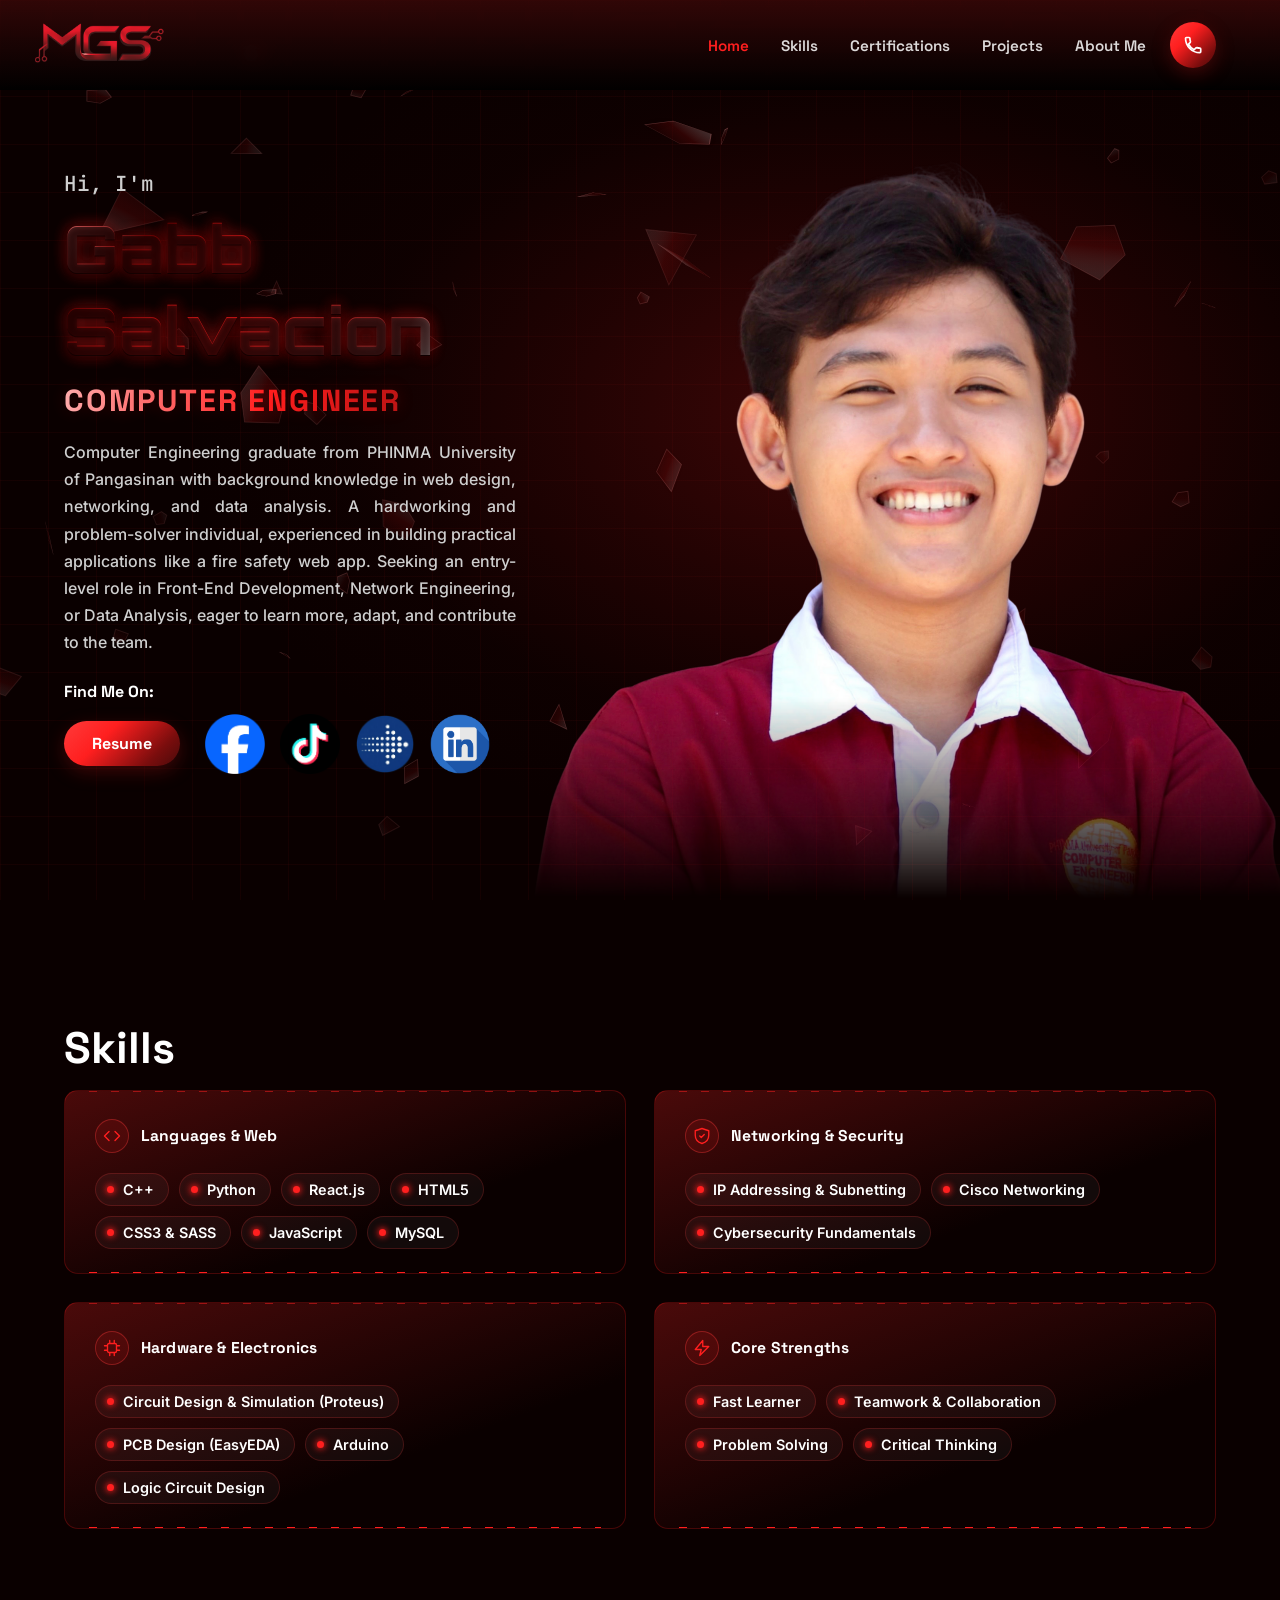
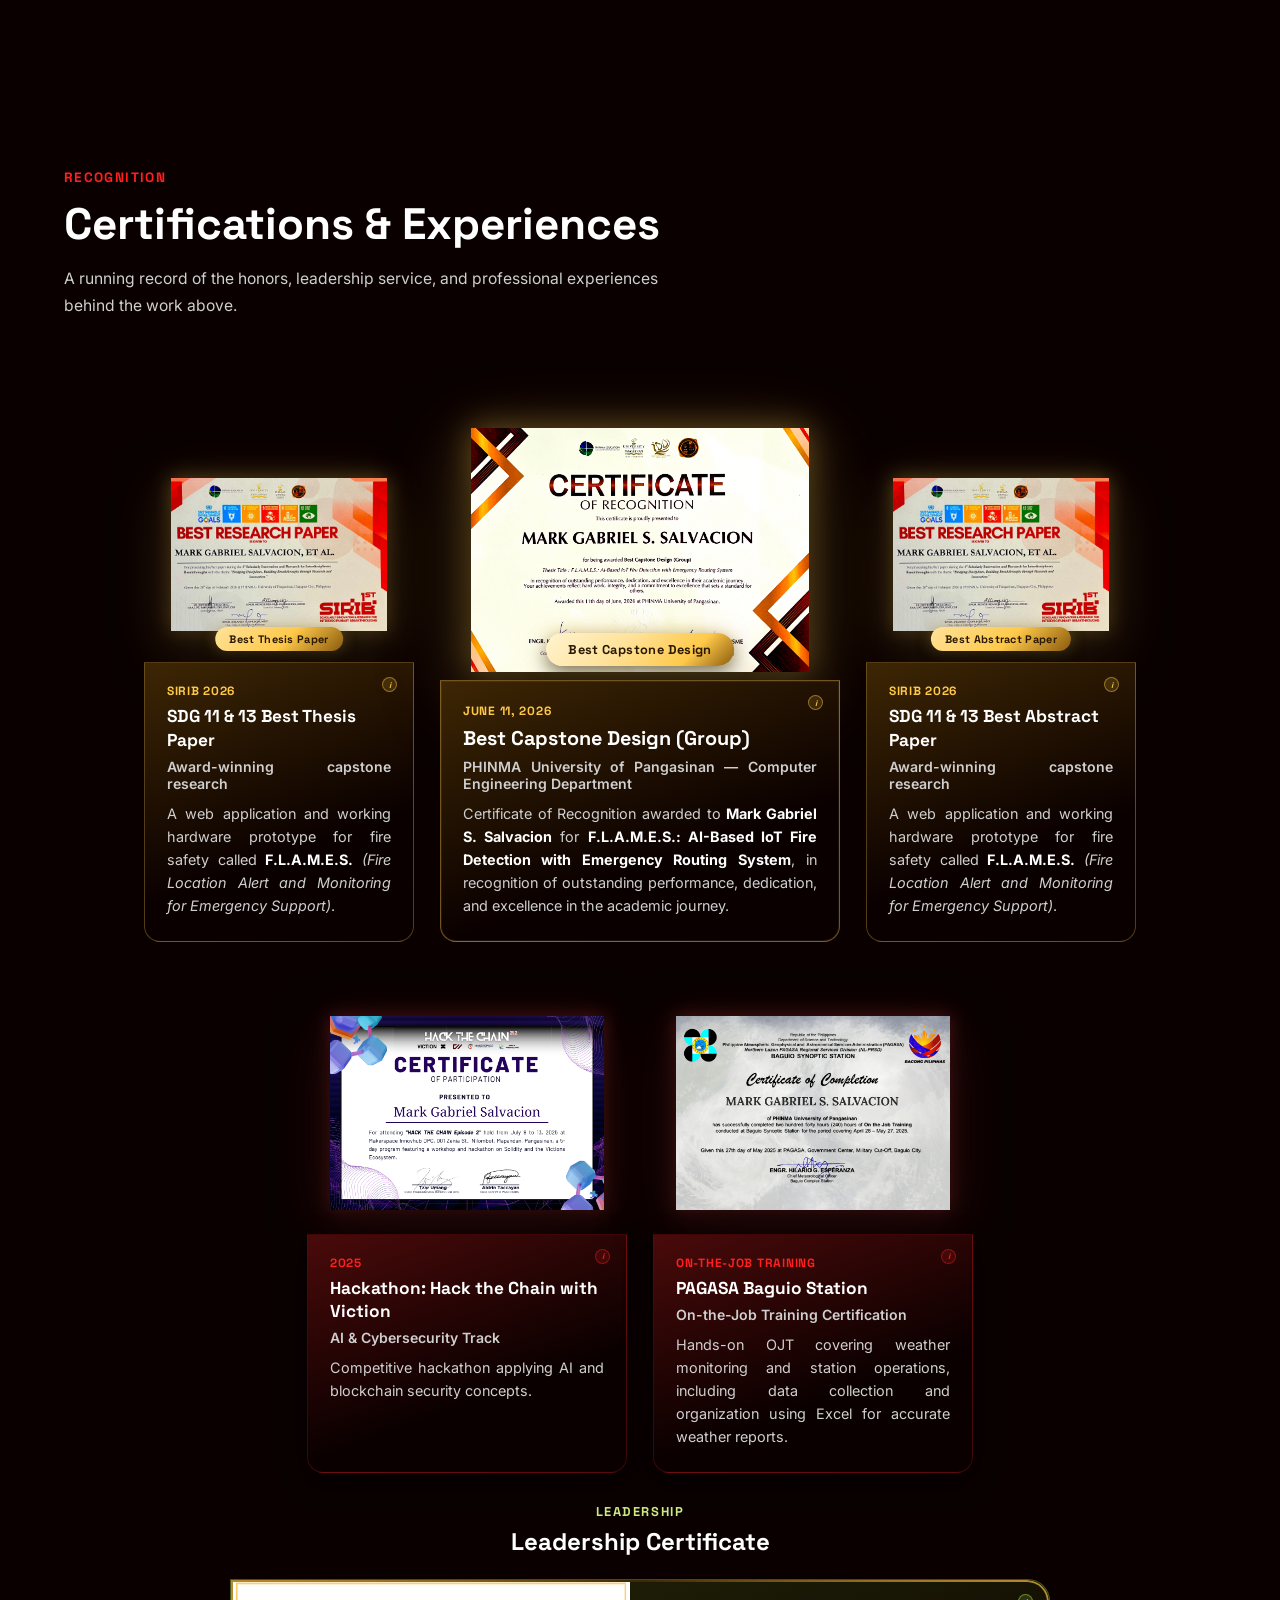
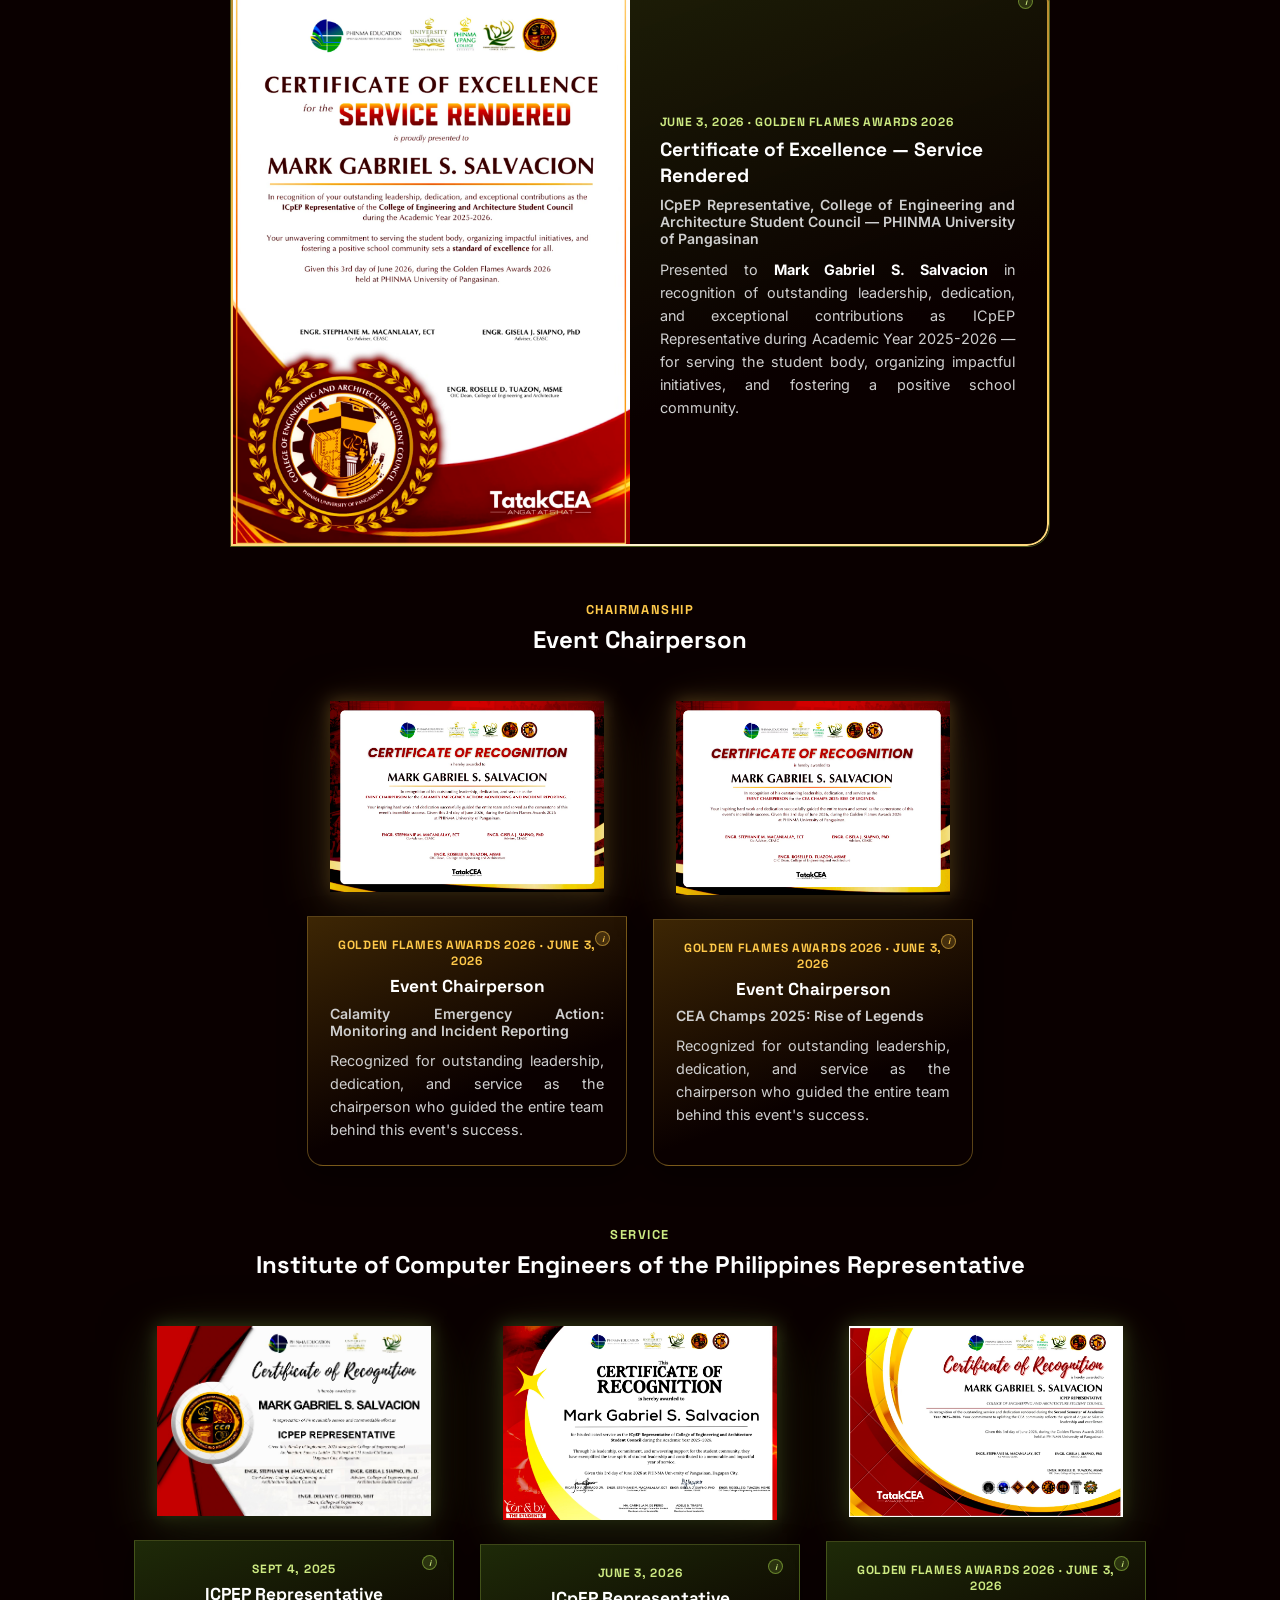
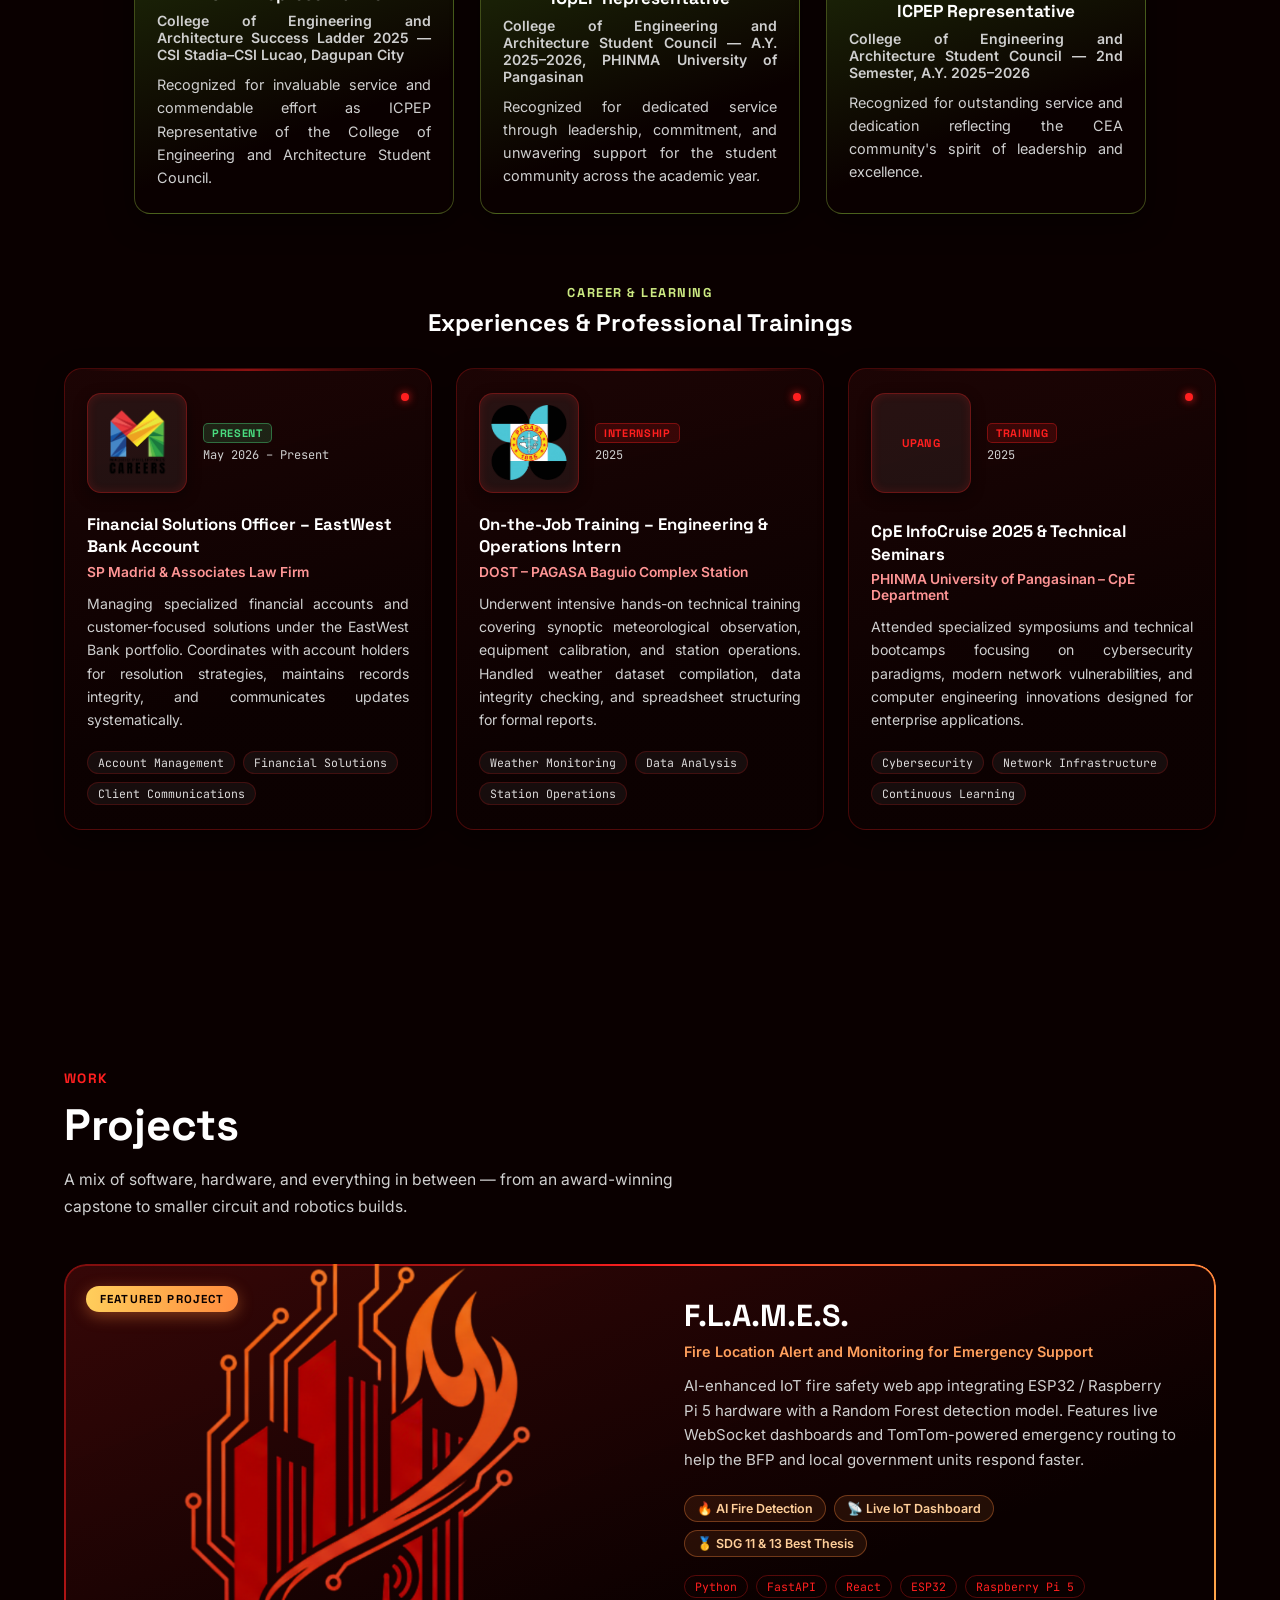
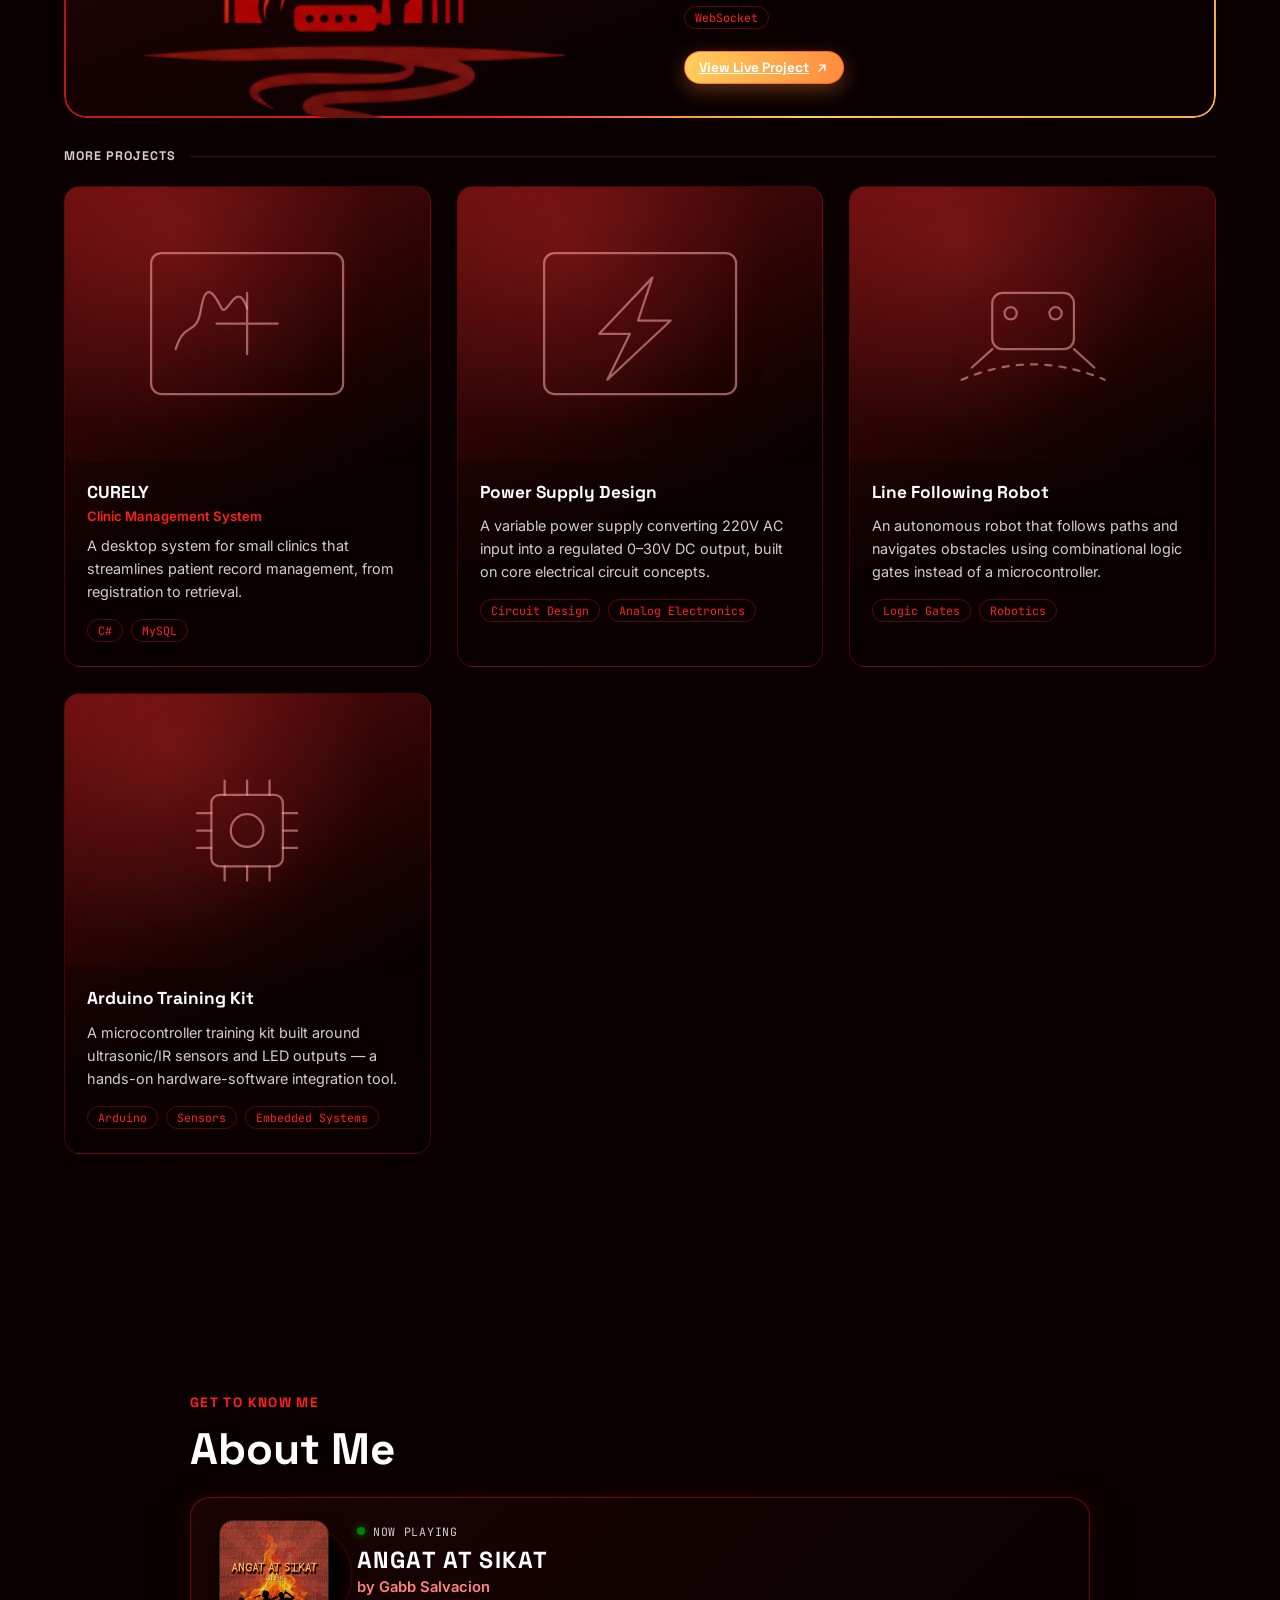
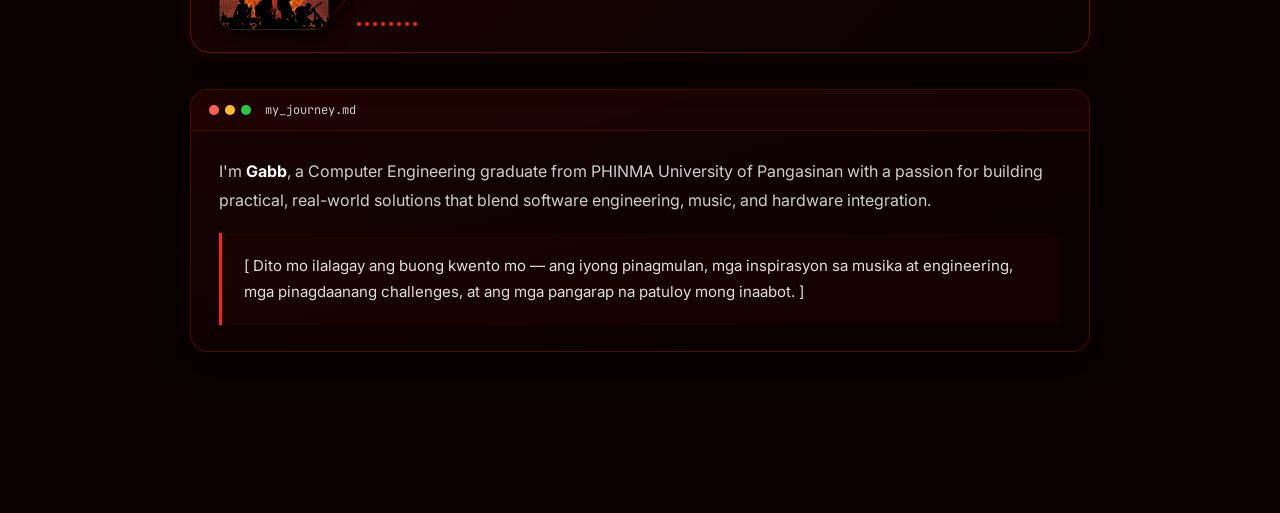
==== index.html @ 05fd47e0 "SONG SONG" ====
<!DOCTYPE html>
<html lang="en">

<head>

  <meta charset="UTF-8" />
  <meta name="viewport" content="width=device-width, initial-scale=1.0" />
  <title>Gabb Salvacion | Portfolio</title>
  <link rel="icon" type="image/png" href="images/MGSTAB.png">
  <link rel="apple-touch-icon" href="images/MGSTAB.png">
  <link rel="preconnect" href="https://fonts.googleapis.com">
  <link rel="preconnect" href="https://fonts.gstatic.com" crossorigin>
  <link href="https://fonts.googleapis.com/css2?family=Space+Grotesk:wght@500;600;700;800&family=Inter:wght@400;500;600;700&family=Orbitron:wght@600;700;800;900&family=JetBrains+Mono:wght@400;500;600&display=swap" rel="stylesheet">
  <link rel="stylesheet" href="static/front page.css" />

</head>

<body>

  <!-- ===== Animated floating broken-glass background ===== -->
  <canvas id="glass-canvas" aria-hidden="true"></canvas>

  <header class="navbar">

    <div class="MGS-logo">
      <img src="images/MGS.png" class="MGS-logo-img" alt="MGS logo">
    </div>

    <nav class="nav-links" id="navLinks">
      <a href="#home" class="active">Home</a>
      <a href="#skills">Skills</a>
      <a href="#certifications">Certifications</a>
      <a href="#projects">Projects</a>
      <a href="#aboutme">About Me</a>
    </nav>

    <div class="nav-actions">
      <button class="btn btn-primary contact-btn" id="contactBtn" aria-label="Contact">
        <svg viewBox="0 0 24 24" width="19" height="19" fill="none" stroke="currentColor" stroke-width="2" stroke-linecap="round" stroke-linejoin="round" aria-hidden="true">
          <path d="M6.6 10.8c1.4 2.8 3.8 5.1 6.6 6.6l2.2-2.2c.3-.3.7-.4 1-.2 1.1.4 2.3.6 3.6.6.6 0 1 .4 1 1V20c0 .6-.4 1-1 1C10.6 21 3 13.4 3 4c0-.6.4-1 1-1h3.2c.6 0 1 .4 1 1 0 1.3.2 2.5.6 3.6.1.4 0 .8-.2 1.1L6.6 10.8z"></path>
        </svg>
      </button>

      <button class="hamburger" id="hamburger" aria-label="Toggle menu" aria-expanded="false">
        <span></span><span></span><span></span>
      </button>
    </div>

  </header>

  <!-- ===== Main hero section ===== -->
  <main class="hero-card" id="home">

    <section class="hero-content">

      <div class="hero-text">

        <p class="greeting">Hi, I'm <span class="script" data-text="Gabb Salvacion">Gabb Salvacion</span></p>
        <h1 class="role">Computer Engineer</h1>
        <p class="description">
         Computer Engineering graduate from PHINMA University of Pangasinan with background knowledge in web design, networking, and data analysis.
         A hardworking and problem-solver individual, experienced in building practical applications like a fire safety web app.
         Seeking an entry-level role in Front-End Development, Network Engineering, or Data Analysis, eager to learn more, adapt, and contribute to the team.
        </p>

        <p class="find-me">Find Me On:</p>

        <div class="cta-row">

          <button class="btn btn-primary" id="resumeBtn">Resume</button>

          <div class="social-icons">
            <a href="https://www.facebook.com/gabb.salvacion.15" target="_blank" aria-label="Facebook">
              <img src="images/facebook.png" alt="Facebook" />
            </a>

            <a href="https://www.tiktok.com/@emzzi15" target="_blank" aria-label="Tiktok"> 
              <img src="images/tiktok.png" alt="Tiktok" />
            </a>

            <a href="https://ph.jobstreet.com/profile/me" target="_blank" aria-label="JobStreet">
               <img src="images/jobstreet.png" alt="JobStreet" />
            </a>

            <a href="https://www.linkedin.com/in/gabb-salvacion-a70097360/" target="_blank" aria-label="Linkedin">
               <img src="images/linkedin.png" alt="Linkedin" />
            </a>
          </div>

        </div>

      </div>

      <div class="profile-img-wrap">
       <img src="images/Gabb.png" class="profile-img" alt="Gabb Salvacion">
       <img src="images/Gabbgrad.png" class="profile-img profile-img-alt" alt="Gabb Salvacion alternate">
      </div>
        
    </section>

  </main>

  <!-- ===== Skills section ===== -->
  <section id="skills" class="skills-section">

    <div class="skills-inner">

      <h2 class="skills-title">Skills</h2>

      <div class="skills-grid">

        <article class="skill-card">
          <header class="skill-card-head">
            <span class="skill-card-icon" aria-hidden="true">
              <svg viewBox="0 0 24 24" fill="none" stroke="currentColor" stroke-width="1.8" stroke-linecap="round" stroke-linejoin="round"><polyline points="16 18 22 12 16 6"/><polyline points="8 6 2 12 8 18"/></svg>
            </span>
            <span class="skill-card-label">Languages &amp; Web</span>
          </header>
          <ul class="skill-list">
            <li><span class="skill-led"></span>C++</li>
            <li><span class="skill-led"></span>Python</li>
            <li><span class="skill-led"></span>React.js</li>
            <li><span class="skill-led"></span>HTML5</li>
            <li><span class="skill-led"></span>CSS3 &amp; SASS</li>
            <li><span class="skill-led"></span>JavaScript</li>
            <li><span class="skill-led"></span>MySQL</li>
          </ul>
        </article>

        <article class="skill-card">
          <header class="skill-card-head">
            <span class="skill-card-icon" aria-hidden="true">
              <svg viewBox="0 0 24 24" fill="none" stroke="currentColor" stroke-width="1.8" stroke-linecap="round" stroke-linejoin="round"><path d="M12 2 3 5v6c0 5 3.5 9.4 9 11 5.5-1.6 9-6 9-11V5Z"/><polyline points="9 12 11 14 15 10"/></svg>
            </span>
            <span class="skill-card-label">Networking &amp; Security</span>
          </header>
          <ul class="skill-list">
            <li><span class="skill-led"></span>IP Addressing &amp; Subnetting</li>
            <li><span class="skill-led"></span>Cisco Networking</li>
            <li><span class="skill-led"></span>Cybersecurity Fundamentals</li>
          </ul>
        </article>

        <article class="skill-card">
          <header class="skill-card-head">
            <span class="skill-card-icon" aria-hidden="true">
              <svg viewBox="0 0 24 24" fill="none" stroke="currentColor" stroke-width="1.8" stroke-linecap="round" stroke-linejoin="round"><rect x="6" y="6" width="12" height="12" rx="2"/><path d="M9 2v3M15 2v3M9 19v3M15 19v3M2 9h3M2 15h3M19 9h3M19 15h3"/></svg>
            </span>
            <span class="skill-card-label">Hardware &amp; Electronics</span>
          </header>
          <ul class="skill-list">
            <li><span class="skill-led"></span>Circuit Design &amp; Simulation (Proteus)</li>
            <li><span class="skill-led"></span>PCB Design (EasyEDA)</li>
            <li><span class="skill-led"></span>Arduino</li>
            <li><span class="skill-led"></span>Logic Circuit Design</li>
          </ul>
        </article>

        <article class="skill-card">
          <header class="skill-card-head">
            <span class="skill-card-icon" aria-hidden="true">
              <svg viewBox="0 0 24 24" fill="none" stroke="currentColor" stroke-width="1.8" stroke-linecap="round" stroke-linejoin="round"><polygon points="13 2 3 14 11 14 9 22 21 10 13 10 13 2"/></svg>
            </span>
            <span class="skill-card-label">Core Strengths</span>
          </header>
          <ul class="skill-list">
            <li><span class="skill-led"></span>Fast Learner</li>
            <li><span class="skill-led"></span>Teamwork &amp; Collaboration</li>
            <li><span class="skill-led"></span>Problem Solving</li>
            <li><span class="skill-led"></span>Critical Thinking</li>
          </ul>
        </article>

      </div>

    </div>

  </section>

  <!-- ===== Certifications & Experiences section ===== -->
  <section id="certifications" class="certs-section">

    <div class="certs-inner">

      <p class="certs-eyebrow">Recognition</p>
      <h2 class="certs-title">Certifications &amp; Experiences</h2>
      <p class="certs-subtitle">
        A running record of the honors, leadership service, and professional experiences behind the work above.
      </p>

      <div class="certs-award-podium">

        <article class="cert-card cert-card--award cert-card--podium-side">
          <div class="cert-card-media cert-card-media--award">
            <span class="cert-card-award-ribbon">Best Thesis Paper</span>
            <img src="images/sdgpaper.png" alt="SDG 11 & 13 Best Thesis Paper award certificate" class="cert-card-photo cert-card-photo--award">
          </div>
          <div class="cert-card-body">
            <button type="button" class="cert-info-btn" aria-label="View Best Thesis Paper certificate">i</button>
            <p class="cert-card-year">SIRIB 2026</p>
            <h3 class="cert-card-title">SDG 11 &amp; 13 Best Thesis Paper</h3>
            <p class="cert-card-org">Award-winning capstone research</p>
            <p class="cert-card-desc">
              A web application and working hardware prototype for fire safety called
              <strong>F.L.A.M.E.S.</strong> <em>(Fire Location Alert and Monitoring for Emergency Support)</em>.
            </p>
          </div>
        </article>

        <article class="cert-card cert-card--award cert-card--capstone cert-card--capstone-solo">
          <div class="cert-card-media cert-card-media--award cert-card-media--capstone">
            <span class="cert-card-award-ribbon cert-card-award-ribbon--capstone">Best Capstone Design</span>
            <img src="images/bestcapstone1.png" alt="Certificate of Recognition for Best Capstone Design (Group)" class="cert-card-photo cert-card-photo--award cert-card-photo--capstone">
          </div>
          <div class="cert-card-body">
            <button type="button" class="cert-info-btn" aria-label="View Best Capstone Design certificate">i</button>
            <p class="cert-card-year">June 11, 2026</p>
            <h3 class="cert-card-title">Best Capstone Design (Group)</h3>
            <p class="cert-card-org">PHINMA University of Pangasinan — Computer Engineering Department</p>
            <p class="cert-card-desc">
              Certificate of Recognition awarded to <strong>Mark Gabriel S. Salvacion</strong> for
              <strong>F.L.A.M.E.S.: AI-Based IoT Fire Detection with Emergency Routing System</strong>,
              in recognition of outstanding performance, dedication, and excellence in the academic journey.
            </p>
          </div>
        </article>

        <article class="cert-card cert-card--award cert-card--podium-side">
          <div class="cert-card-media cert-card-media--award">
            <span class="cert-card-award-ribbon">Best Abstract Paper</span>
            <img src="images/sdgabstract.png" alt="SDG 11 & 13 Best Abstract Paper award certificate" class="cert-card-photo cert-card-photo--award">
          </div>
          <div class="cert-card-body">
            <button type="button" class="cert-info-btn" aria-label="View Best Abstract Paper certificate">i</button>
            <p class="cert-card-year">SIRIB 2026</p>
            <h3 class="cert-card-title">SDG 11 &amp; 13 Best Abstract Paper</h3>
            <p class="cert-card-org">Award-winning capstone research</p>
            <p class="cert-card-desc">
              A web application and working hardware prototype for fire safety called
              <strong>F.L.A.M.E.S.</strong> <em>(Fire Location Alert and Monitoring for Emergency Support)</em>.
            </p>
          </div>
        </article>

      </div>

      <div class="certs-award-pair">

        <article class="cert-card cert-card--photo">
          <div class="cert-card-media cert-card-media--photo">
            <img src="images/viction.png" alt="Hack the Chain with Viction hackathon certificate" class="cert-card-photo">
          </div>
          <div class="cert-card-body">
            <button type="button" class="cert-info-btn" aria-label="View Hack the Chain with Viction certificate">i</button>
            <p class="cert-card-year">2025</p>
            <h3 class="cert-card-title">Hackathon: Hack the Chain with Viction</h3>
            <p class="cert-card-org">AI &amp; Cybersecurity Track</p>
            <p class="cert-card-desc">Competitive hackathon applying AI and blockchain security concepts.</p>
          </div>
        </article>

        <article class="cert-card cert-card--photo">
          <div class="cert-card-media cert-card-media--photo">
            <img src="images/OJTcert.png" alt="PAGASA Baguio Station on-the-job training certificate" class="cert-card-photo">
          </div>
          <div class="cert-card-body">
            <button type="button" class="cert-info-btn" aria-label="View PAGASA Baguio Station certificate">i</button>
            <p class="cert-card-year">On-the-Job Training</p>
            <h3 class="cert-card-title">PAGASA Baguio Station</h3>
            <p class="cert-card-org">On-the-Job Training Certification</p>
            <p class="cert-card-desc">Hands-on OJT covering weather monitoring and station operations, including data collection and organization using Excel for accurate weather reports.</p>
          </div>
        </article>

      </div>

      <!-- ===== Leadership Certificate (Original Highlighted Style) ===== -->
      <div class="certs-leadership">
        <p class="certs-leadership-eyebrow">Leadership</p>
        <h3 class="certs-leadership-heading">Leadership Certificate</h3>

        <article class="cert-card cert-card--leadership">
          <div class="cert-card-media cert-card-media--leadership">
            <img src="images/servicerendered.png" alt="Certificate of Excellence for Service Rendered, presented to Mark Gabriel S. Salvacion" class="cert-card-photo cert-card-photo--leadership">
          </div>
          <div class="cert-card-body">
            <button type="button" class="cert-info-btn" aria-label="View Leadership Certificate of Excellence">i</button>
            <p class="cert-card-year">June 3, 2026 &middot; Golden Flames Awards 2026</p>
            <h3 class="cert-card-title">Certificate of Excellence — Service Rendered</h3>
            <p class="cert-card-org">ICpEP Representative, College of Engineering and Architecture Student Council — PHINMA University of Pangasinan</p>
            <p class="cert-card-desc">
              Presented to <strong>Mark Gabriel S. Salvacion</strong> in recognition of outstanding
              leadership, dedication, and exceptional contributions as ICpEP Representative during
              Academic Year 2025-2026 — for serving the student body, organizing impactful initiatives,
              and fostering a positive school community.
            </p>
          </div>
        </article>
      </div>

      <!-- ===== Chairmanship Certificates (Exact OJT/Hackathon Pattern) ===== -->
      <div class="certs-leadership certs-leadership--chairmanship">
        <p class="certs-leadership-eyebrow certs-leadership-eyebrow--gold">Chairmanship</p>
        <h3 class="certs-leadership-heading">Event Chairperson</h3>

        <div class="certs-honor-row">

          <article class="cert-card cert-card--photo cert-card--honor-gold">
            <div class="cert-card-media cert-card-media--photo">
              <img src="images/chairmanshipcert1.png" alt="Certificate of Recognition — Event Chairperson, Calamity Emergency Action: Monitoring and Incident Reporting" class="cert-card-photo">
            </div>
            <div class="cert-card-body">
              <button type="button" class="cert-info-btn" aria-label="View Event Chairperson certificate — Calamity Emergency Action">i</button>
              <p class="cert-card-year">Golden Flames Awards 2026 &middot; June 3, 2026</p>
              <h3 class="cert-card-title">Event Chairperson</h3>
              <p class="cert-card-org">Calamity Emergency Action: Monitoring and Incident Reporting</p>
              <p class="cert-card-desc">
                Recognized for outstanding leadership, dedication, and service as the chairperson who
                guided the entire team behind this event's success.
              </p>
            </div>
          </article>

          <article class="cert-card cert-card--photo cert-card--honor-gold">
            <div class="cert-card-media cert-card-media--photo">
              <img src="images/chairmanshipcert2.png" alt="Certificate of Recognition — Event Chairperson, CEA Champs 2025: Rise of Legends" class="cert-card-photo">
            </div>
            <div class="cert-card-body">
              <button type="button" class="cert-info-btn" aria-label="View Event Chairperson certificate — CEA Champs 2025">i</button>
              <p class="cert-card-year">Golden Flames Awards 2026 &middot; June 3, 2026</p>
              <h3 class="cert-card-title">Event Chairperson</h3>
              <p class="cert-card-org">CEA Champs 2025: Rise of Legends</p>
              <p class="cert-card-desc">
                Recognized for outstanding leadership, dedication, and service as the chairperson who
                guided the entire team behind this event's success.
              </p>
            </div>
          </article>

        </div>
      </div>

      <!-- ===== ICPEP Representative Certificates (Exact OJT/Hackathon Pattern) ===== -->
      <div class="certs-leadership certs-leadership--chairmanship">
        <p class="certs-leadership-eyebrow">Service</p>
        <h3 class="certs-leadership-heading">Institute of Computer Engineers of the Philippines Representative</h3>

        <div class="certs-honor-row">

          <article class="cert-card cert-card--photo cert-card--honor-violet">
            <div class="cert-card-media cert-card-media--photo">
              <img src="images/cert2.png" alt="Certificate of Recognition — ICPEP Representative, College of Engineering and Architecture Success Ladder 2025" class="cert-card-photo">
            </div>
            <div class="cert-card-body">
              <button type="button" class="cert-info-btn" aria-label="View ICPEP Representative certificate — CEA Success Ladder 2025">i</button>
              <p class="cert-card-year">Sept 4, 2025</p>
              <h3 class="cert-card-title">ICPEP Representative</h3>
              <p class="cert-card-org">College of Engineering and Architecture Success Ladder 2025 — CSI Stadia&ndash;CSI Lucao, Dagupan City</p>
              <p class="cert-card-desc">
                Recognized for invaluable service and commendable effort as ICPEP Representative
                of the College of Engineering and Architecture Student Council.
              </p>
            </div>
          </article>

          <article class="cert-card cert-card--photo cert-card--honor-violet">
            <div class="cert-card-media cert-card-media--photo">
              <img src="images/cert3.png" alt="Certificate of Recognition — ICpEP Representative, CEASC, Academic Year 2025-2026" class="cert-card-photo">
            </div>
            <div class="cert-card-body">
              <button type="button" class="cert-info-btn" aria-label="View ICpEP Representative certificate — A.Y. 2025-2026">i</button>
              <p class="cert-card-year">June 3, 2026</p>
              <h3 class="cert-card-title">ICpEP Representative</h3>
              <p class="cert-card-org">College of Engineering and Architecture Student Council — A.Y. 2025&ndash;2026, PHINMA University of Pangasinan</p>
              <p class="cert-card-desc">
                Recognized for dedicated service through leadership, commitment, and unwavering
                support for the student community across the academic year.
              </p>
            </div>
          </article>

          <article class="cert-card cert-card--photo cert-card--honor-violet">
            <div class="cert-card-media cert-card-media--photo">
              <img src="images/cert4.png" alt="Certificate of Recognition — ICPEP Representative, CEASC, Golden Flames Awards 2026" class="cert-card-photo">
            </div>
            <div class="cert-card-body">
              <button type="button" class="cert-info-btn" aria-label="View ICPEP Representative certificate — Golden Flames Awards 2026">i</button>
              <p class="cert-card-year">Golden Flames Awards 2026 &middot; June 3, 2026</p>
              <h3 class="cert-card-title">ICPEP Representative</h3>
              <p class="cert-card-org">College of Engineering and Architecture Student Council — 2nd Semester, A.Y. 2025&ndash;2026</p>
              <p class="cert-card-desc">
                Recognized for outstanding service and dedication reflecting the CEA community's
                spirit of leadership and excellence.
              </p>
            </div>
          </article>

        </div>
      </div>

      <!-- ===== Experiences & Trainings Sub-Section ===== -->
      <div class="experiences-section-block">
        <p class="certs-leadership-eyebrow">Career &amp; Learning</p>
        <h3 class="certs-leadership-heading">Experiences &amp; Professional Trainings</h3>

        <div class="experiences-grid">

          <!-- Container 1: SP Madrid Law Firm -->
          <article class="exp-card">
            <div class="exp-card-header">
              <div class="exp-card-entity">
                <div class="exp-card-logo-wrap">
                  <img src="images/MADRID-Photoroom.png" alt="SP Madrid Law Firm Logo" class="exp-card-logo" onerror="this.style.display='none'; this.nextElementSibling.style.display='flex';">
                  <span class="exp-card-logo-fallback" aria-hidden="true">SPM</span>
                </div>
                <div class="exp-card-tag-wrap">
                  <span class="exp-card-badge exp-badge-active">Present</span>
                  <span class="exp-card-period">May 2026 &ndash; Present</span>
                </div>
              </div>
              <span class="exp-card-dot" aria-hidden="true"></span>
            </div>
            
            <div class="exp-card-body">
              <h4 class="exp-card-role">Financial Solutions Officer &ndash; EastWest Bank Account</h4>
              <p class="exp-card-company">SP Madrid &amp; Associates Law Firm</p>
              
              <p class="exp-card-desc">
                Managing specialized financial accounts and customer-focused solutions under the EastWest Bank portfolio. Coordinates with account holders for resolution strategies, maintains records integrity, and communicates updates systematically.
              </p>

              <div class="exp-card-highlights">
                <span>Account Management</span>
                <span>Financial Solutions</span>
                <span>Client Communications</span>
              </div>
            </div>
          </article>

          <!-- Container 2: DOST PAGASA OJT -->
          <article class="exp-card">
            <div class="exp-card-header">
              <div class="exp-card-entity">
                <div class="exp-card-logo-wrap">
                  <img src="images/PAGASA.png" alt="DOST PAGASA Logo" class="exp-card-logo" onerror="this.style.display='none'; this.nextElementSibling.style.display='flex';">
                  <span class="exp-card-logo-fallback" aria-hidden="true">PAG</span>
                </div>
                <div class="exp-card-tag-wrap">
                  <span class="exp-card-badge">Internship</span>
                  <span class="exp-card-period">2025</span>
                </div>
              </div>
              <span class="exp-card-dot" aria-hidden="true"></span>
            </div>

            <div class="exp-card-body">
              <h4 class="exp-card-role">On-the-Job Training &ndash; Engineering &amp; Operations Intern</h4>
              <p class="exp-card-company">DOST &ndash; PAGASA Baguio Complex Station</p>
              
              <p class="exp-card-desc">
                Underwent intensive hands-on technical training covering synoptic meteorological observation, equipment calibration, and station operations. Handled weather dataset compilation, data integrity checking, and spreadsheet structuring for formal reports.
              </p>

              <div class="exp-card-highlights">
                <span>Weather Monitoring</span>
                <span>Data Analysis</span>
                <span>Station Operations</span>
              </div>
            </div>
          </article>

          <!-- Container 3: PHINMA University of Pangasinan Seminars -->
          <article class="exp-card">
            <div class="exp-card-header">
              <div class="exp-card-entity">
                <div class="exp-card-logo-wrap">
                  <img src="images/phinmaupang.jpg" alt="PHINMA University of Pangasinan Logo" class="exp-card-logo" onerror="this.style.display='none'; this.nextElementSibling.style.display='flex';">
                  <span class="exp-card-logo-fallback" aria-hidden="true">UPANG</span>
                </div>
                <div class="exp-card-tag-wrap">
                  <span class="exp-card-badge">Training</span>
                  <span class="exp-card-period">2025</span>
                </div>
              </div>
              <span class="exp-card-dot" aria-hidden="true"></span>
            </div>

            <div class="exp-card-body">
              <h4 class="exp-card-role">CpE InfoCruise 2025 &amp; Technical Seminars</h4>
              <p class="exp-card-company">PHINMA University of Pangasinan &ndash; CpE Department</p>
              
              <p class="exp-card-desc">
                Attended specialized symposiums and technical bootcamps focusing on cybersecurity paradigms, modern network vulnerabilities, and computer engineering innovations designed for enterprise applications.
              </p>

              <div class="exp-card-highlights">
                <span>Cybersecurity</span>
                <span>Network Infrastructure</span>
                <span>Continuous Learning</span>
              </div>
            </div>
          </article>

        </div>
      </div>

    </div>

  </section>

  <!-- ===== Projects section ===== -->
  <section id="projects" class="projects-section">

    <div class="projects-inner">

      <p class="projects-eyebrow">Work</p>
      <h2 class="projects-title">Projects</h2>
      <p class="projects-subtitle">
        A mix of software, hardware, and everything in between — from an award-winning capstone to smaller circuit and robotics builds.
      </p>

      <article class="project-spotlight">
        <span class="project-spotlight-tag">Featured Project</span>

        <div class="project-spotlight-media">
          <img src="images/FLAMES.png" alt="F.L.A.M.E.S. — Fire Location Alert and Monitoring for Emergency Support" class="project-spotlight-img">
        </div>

        <div class="project-spotlight-body">
          <h3 class="project-spotlight-title">F.L.A.M.E.S.</h3>
          <p class="project-spotlight-subtitle">Fire Location Alert and Monitoring for Emergency Support</p>
          <p class="project-spotlight-desc">
            AI-enhanced IoT fire safety web app integrating ESP32 / Raspberry Pi 5 hardware with a Random Forest detection model. Features live WebSocket dashboards and TomTom-powered emergency routing to help the BFP and local government units respond faster.
          </p>

          <div class="project-spotlight-stats">
            <span>🔥 AI Fire Detection</span>
            <span>📡 Live IoT Dashboard</span>
            <span>🥇 SDG 11 &amp; 13 Best Thesis</span>
          </div>

          <div class="project-card-tags">
            <span>Python</span>
            <span>FastAPI</span>
            <span>React</span>
            <span>ESP32</span>
            <span>Raspberry Pi 5</span>
            <span>WebSocket</span>
          </div>

          <a href="https://f1ames.vercel.app" target="_blank" rel="noopener" class="project-card-link project-spotlight-link">
            View Live Project
            <svg viewBox="0 0 24 24" width="14" height="14" fill="none" stroke="currentColor" stroke-width="2.4" stroke-linecap="round" stroke-linejoin="round" aria-hidden="true"><path d="M7 17 17 7M8 7h9v9"></path></svg>
          </a>
        </div>
      </article>

      <p class="projects-more-label">More Projects</p>

      <div class="projects-grid">

        <article class="project-card">
          <div class="project-card-media">
            <svg viewBox="0 0 200 150" class="project-placeholder" aria-hidden="true">
              <rect x="6" y="6" width="188" height="138" rx="10"></rect>
              <path d="M100 45v60M70 75h60"></path>
              <path d="M30 100c10-30 20-10 25-40s15-10 20 0 15-30 25 0"></path>
            </svg>
          </div>
          <div class="project-card-body">
            <h3 class="project-card-title">CURELY</h3>
            <p class="project-card-subtitle">Clinic Management System</p>
            <p class="project-card-desc">
              A desktop system for small clinics that streamlines patient record management, from registration to retrieval.
            </p>
            <div class="project-card-tags">
              <span>C#</span>
              <span>MySQL</span>
            </div>
          </div>
        </article>

        <article class="project-card">
          <div class="project-card-media">
            <svg viewBox="0 0 200 150" class="project-placeholder" aria-hidden="true">
              <rect x="6" y="6" width="188" height="138" rx="10"></rect>
              <path d="M112 30 60 85h30l-22 45 62-58h-32z"></path>
            </svg>
          </div>
          <div class="project-card-body">
            <h3 class="project-card-title">Power Supply Design</h3>
            <p class="project-card-desc">
              A variable power supply converting 220V AC input into a regulated 0–30V DC output, built on core electrical circuit concepts.
            </p>
            <div class="project-card-tags">
              <span>Circuit Design</span>
              <span>Analog Electronics</span>
            </div>
          </div>
        </article>

        <article class="project-card">
          <div class="project-card-media">
            <svg viewBox="0 0 200 150" class="project-placeholder" aria-hidden="true">
              <rect x="60" y="45" width="80" height="55" rx="10"></rect>
              <circle cx="78" cy="65" r="6"></circle>
              <circle cx="122" cy="65" r="6"></circle>
              <path d="M60 100 40 118M140 100l20 18"></path>
              <path d="M30 130q70-30 140 0" stroke-dasharray="6 8"></path>
            </svg>
          </div>
          <div class="project-card-body">
            <h3 class="project-card-title">Line Following Robot</h3>
            <p class="project-card-desc">
              An autonomous robot that follows paths and navigates obstacles using combinational logic gates instead of a microcontroller.
            </p>
            <div class="project-card-tags">
              <span>Logic Gates</span>
              <span>Robotics</span>
            </div>
          </div>
        </article>

        <article class="project-card">
          <div class="project-card-media">
            <svg viewBox="0 0 200 150" class="project-placeholder" aria-hidden="true">
              <rect x="65" y="40" width="70" height="70" rx="8"></rect>
              <circle cx="100" cy="75" r="16"></circle>
              <path d="M78 40v-14M100 40v-14M122 40v-14M78 110v14M100 110v14M122 110v14M65 58h-14M65 75h-14M65 92h-14M135 58h14M135 75h14M135 92h14"></path>
            </svg>
          </div>
          <div class="project-card-body">
            <h3 class="project-card-title">Arduino Training Kit</h3>
            <p class="project-card-desc">
              A microcontroller training kit built around ultrasonic/IR sensors and LED outputs — a hands-on hardware-software integration tool.
            </p>
            <div class="project-card-tags">
              <span>Arduino</span>
              <span>Sensors</span>
              <span>Embedded Systems</span>
            </div>
          </div>
        </article>

      </div>

    </div>

  </section>

  <!-- ===== About Me section ===== -->
  <section id="aboutme" class="aboutme-section">

    <div class="aboutme-inner">

      <p class="aboutme-eyebrow">Get To Know Me</p>
      <h2 class="aboutme-title">About Me</h2>

      <!-- Spotify-Style Music Showcase Card -->
      <div class="spotify-track-card" id="spotifyCard">
        <div class="spotify-album-cover-wrap">
          <img src="images/MUSIC%20LOGO.png" alt="Angat at Sikat Cover Art" class="spotify-album-cover" id="spotifyCover" onerror="this.src='images/MUSIC LOGO.png';">
          <div class="spotify-vinyl-disc" aria-hidden="true"></div>
        </div>

        <div class="spotify-meta">
          <div class="spotify-badge">
            <span class="spotify-dot"></span>
            <span class="spotify-status-text">Now Playing</span>
          </div>
          <h3 class="spotify-song-title">ANGAT AT SIKAT</h3>
          <p class="spotify-artist">by Gabb Salvacion</p>

          <!-- Animated Audio Visualizer Bars -->
          <div class="spotify-eq-bars" aria-hidden="true">
            <span></span><span></span><span></span><span></span><span></span><span></span><span></span><span></span>
          </div>
        </div>
      </div>

      <!-- Personal Story Terminal Container -->
      <div class="about-story-terminal">
        <div class="story-terminal-header">
          <div class="story-terminal-dots">
            <span></span><span></span><span></span>
          </div>
          <span class="story-terminal-tab">my_journey.md</span>
        </div>

        <div class="story-terminal-content">
          <p class="aboutme-text">
            I'm <strong>Gabb</strong>, a Computer Engineering graduate from PHINMA University of Pangasinan with a passion for building practical, real-world solutions that blend software engineering, music, and hardware integration.
          </p>

          <!-- Dito mo ilalagay ang kwento tungkol sa sarili mo -->
          <div class="story-custom-placeholder">
            <p>
              [ Dito mo ilalagay ang buong kwento mo — ang iyong pinagmulan, mga inspirasyon sa musika at engineering, mga pinagdaanang challenges, at ang mga pangarap na patuloy mong inaabot. ]
            </p>
          </div>
        </div>
      </div>

    </div>

  </section>

  <!-- Hidden Audio Element para sa About Me (Walang playback UI) -->
  <audio id="bgAudio" loop preload="auto">
    <source src="music/CEASC%20Angat%20at%20Sikat.mp3" type="audio/mpeg">
  </audio>

  <!-- ===== Contact details popup ===== -->
  <div class="contact-modal-overlay" id="contactModalOverlay">
    <div class="contact-modal" role="dialog" aria-modal="true" aria-labelledby="contactModalTitle">
      <button class="contact-modal-close" id="contactModalClose" aria-label="Close">&times;</button>
      <p class="contact-modal-eyebrow">Get In Touch</p>
      <h3 id="contactModalTitle" class="contact-modal-title">Contact Details</h3>

      <div class="contact-modal-body">
        <div class="contact-modal-row">
          <span class="contact-modal-label">
            <svg viewBox="0 0 24 24" width="15" height="15" fill="none" stroke="currentColor" stroke-width="2" stroke-linecap="round" stroke-linejoin="round" aria-hidden="true"><rect x="3" y="5" width="18" height="14" rx="2"></rect><path d="M3 7l9 6 9-6"></path></svg>
            Email
          </span>
          <div class="contact-modal-value-row">
            <a href="mailto:gabbsalvacion15@gmail.com" class="contact-modal-value">gabbsalvacion15@gmail.com</a>
            <button type="button" class="contact-copy-btn" data-copy-text="gabbsalvacion15@gmail.com" aria-label="Copy email address">
              <svg class="copy-icon" viewBox="0 0 24 24" width="16" height="16" fill="none" stroke="currentColor" stroke-width="2" stroke-linecap="round" stroke-linejoin="round" aria-hidden="true"><rect x="9" y="9" width="12" height="12" rx="2"></rect><path d="M5 15H4a1 1 0 0 1-1-1V4a1 1 0 0 1 1-1h10a1 1 0 0 1 1 1v1"></path></svg>
              <svg class="check-icon" viewBox="0 0 24 24" width="16" height="16" fill="none" stroke="currentColor" stroke-width="2" stroke-linecap="round" stroke-linejoin="round" aria-hidden="true"><path d="M20 6 9 17l-5-5"></path></svg>
              <span class="copy-tooltip">Copied!</span>
            </button>
          </div>
        </div>
        <div class="contact-modal-row">
          <span class="contact-modal-label">
            <svg viewBox="0 0 24 24" width="15" height="15" fill="none" stroke="currentColor" stroke-width="2" stroke-linecap="round" stroke-linejoin="round" aria-hidden="true"><path d="M6.6 10.8c1.4 2.8 3.8 5.1 6.6 6.6l2.2-2.2c.3-.3.7-.4 1-.2 1.1.4 2.3.6 3.6.6.6 0 1 .4 1 1V20c0 .6-.4 1-1 1C10.6 21 3 13.4 3 4c0-.6.4-1 1-1h3.2c.6 0 1 .4 1 1 0 1.3.2 2.5.6 3.6.1.4 0 .8-.2 1.1L6.6 10.8z"></path></svg>
            Contact
          </span>
          <div class="contact-modal-value-row">
            <a href="tel:+639686546940" class="contact-modal-value">+63 968 654 6940</a>
            <button type="button" class="contact-copy-btn" data-copy-text="+639686546940" aria-label="Copy phone number">
              <svg class="copy-icon" viewBox="0 0 24 24" width="16" height="16" fill="none" stroke="currentColor" stroke-width="2" stroke-linecap="round" stroke-linejoin="round" aria-hidden="true"><rect x="9" y="9" width="12" height="12" rx="2"></rect><path d="M5 15H4a1 1 0 0 1-1-1V4a1 1 0 0 1 1-1h10a1 1 0 0 1 1 1v1"></path></svg>
              <svg class="check-icon" viewBox="0 0 24 24" width="16" height="16" fill="none" stroke="currentColor" stroke-width="2" stroke-linecap="round" stroke-linejoin="round" aria-hidden="true"><path d="M20 6 9 17l-5-5"></path></svg>
              <span class="copy-tooltip">Copied!</span>
            </button>
          </div>
        </div>
      </div>
    </div>
  </div>

  <!-- ===== Resume preview popup ===== -->
  <div class="resume-modal-overlay" id="resumeModalOverlay">
    <div class="resume-modal" role="dialog" aria-modal="true" aria-labelledby="resumeModalTitle">
      <button class="resume-modal-close" id="resumeModalClose" aria-label="Close">&times;</button>
      <h3 id="resumeModalTitle" class="resume-modal-title">Resume</h3>

      <div class="resume-modal-scroll">
        <img src="images/resume.png" alt="Resume — page 1" class="resume-modal-img">
        <img src="images/resume2.png" alt="Resume — page 2" class="resume-modal-img">
      </div>
    </div>
  </div>

  <!-- ===== Certificate zoom lightbox ===== -->
  <div class="cert-lightbox-overlay" id="certLightboxOverlay">
    <button class="cert-lightbox-close" id="certLightboxClose" aria-label="Close">&times;</button>
    <button class="cert-lightbox-nav cert-lightbox-prev" id="certLightboxPrev" aria-label="Previous certificate">
      <svg viewBox="0 0 24 24" width="22" height="22" fill="none" stroke="currentColor" stroke-width="2.4" stroke-linecap="round" stroke-linejoin="round" aria-hidden="true"><path d="M15 18l-6-6 6-6"></path></svg>
    </button>
    <img src="" alt="" class="cert-lightbox-img" id="certLightboxImg">
    <button class="cert-lightbox-nav cert-lightbox-next" id="certLightboxNext" aria-label="Next certificate">
      <svg viewBox="0 0 24 24" width="22" height="22" fill="none" stroke="currentColor" stroke-width="2.4" stroke-linecap="round" stroke-linejoin="round" aria-hidden="true"><path d="M9 18l6-6-6-6"></path></svg>
    </button>
    <span class="cert-lightbox-counter" id="certLightboxCounter"></span>
  </div>

  <script src="static/front page.js"></script>
</body>
</html>
---- static/front page.css ----
/* =========================================
   1. RESET & BASE
========================================= */
* {
  margin: 0;
  padding: 0;
  box-sizing: border-box;
}
@property --glow-x {
  syntax: '<percentage>';
  inherits: true;
  initial-value: 66%;
}
@property --glow-y {
  syntax: '<percentage>';
  inherits: true;
  initial-value: 46%;
}
:root {
  --red: #ff1f1f;
  --red-dark: #7a0d0d;
  --red-darker: #4a0a0a;
  --black: #0a0000;
  --gold: #ffc94a;
  --gold-dark: #8a5a0d;
  --gold-darker: #3d2604;
  --violet: #a8d94a;
  --violet-light: #cdea82;
  --violet-dark: #4a6116;
  --violet-darker: #1e2a08;
  --white: #ffffff;
  --text-muted: #cfcfcf;
  --radius-lg: 24px;
  --radius-pill: 50px;
  --glow-x: 66%;
  --glow-y: 46%;
  transition: --glow-x 1.1s ease, --glow-y 1.1s ease;
}

body.away-from-home {
  --glow-x: 50%;
  --glow-y: 50%;
}
html {
  overflow-x: hidden;
}
body {
  font-family: "Inter", "Segoe UI", Arial, Helvetica, sans-serif;
  background-color: var(--black);
  color: var(--white);
  min-height: 100vh;
  overflow-x: hidden;
}

#glass-canvas {
  position: fixed;
  inset: 0;
  width: 100vw;
  height: 100vh;
  z-index: 0;
  display: block;
  pointer-events: none;
  background-color: var(--black);
  background-image:
    radial-gradient(
      ellipse 65% 60% at var(--glow-x) var(--glow-y),
      rgba(160, 20, 20, 0.34) 0%,
      rgba(122, 13, 13, 0.2) 35%,
      rgba(60, 6, 6, 0.08) 60%,
      rgba(0, 0, 0, 0) 80%
    ),
    linear-gradient(rgba(255, 31, 31, 0.045) 1px, transparent 1px),
    linear-gradient(90deg, rgba(255, 31, 31, 0.045) 1px, transparent 1px);
  background-size: 100% 100%, 48px 48px, 48px 48px;
}

/* =========================================
   3. HERO CARD
========================================= */
.hero-card {
  background-color: transparent;
  width: 100%;
  min-height: 100vh;
  padding: 32px 5vw 56px;
  padding-top: 100px;
  position: relative;
  z-index: 1;
  overflow: hidden;
  display: flex;
  flex-direction: column;
  opacity: 0;
  transform: translateY(22px);
  animation: heroIn 1s cubic-bezier(0.16, 0.84, 0.44, 1) forwards;
  animation-delay: 0.1s;
}
@keyframes heroIn {
  to {
    opacity: 1;
    transform: translateY(0);
  }
}

/* =========================================
   4. NAVBAR
========================================= */
.navbar {
  display: flex;
  align-items: center;
  justify-content: space-between;
  gap: 24px;
  position: fixed;
  top: 0;
  left: 0;
  height: 90px;
  width: 100%;
  z-index: 10;
  background: linear-gradient(
    to bottom,
    rgba(80, 12, 12, 0.551) 0%,
    rgba(1, 0, 0, 0.92) 100%
  );
  backdrop-filter: blur(8px);
  -webkit-backdrop-filter: blur(8px);
  padding: 0px 5vw 0px 2vw;
  transform: translateZ(0);
  will-change: transform;
}
.MGS-logo {
  display: flex;
  align-items: center;
  flex-shrink: 0;
}
.MGS-logo-img {
  height: 100%;
  max-height: 170px;
  width: auto;
  margin-left: -15px;
  object-fit: contain;
  filter: brightness(1.3) contrast(0.8);
}
.nav-links {
  display: flex;
  gap: 32px;
  flex: 1;
  justify-content: flex-end;
}
.nav-links a {
  color: var(--white);
  text-decoration: none;
  font-family: "Space Grotesk", sans-serif;
  font-size: 0.95rem;
  font-weight: 600;
  opacity: 0.85;
  transition: opacity 0.2s ease;
}
.nav-links a:hover,
.nav-links a.active {
  opacity: 1;
  color: var(--red);
}

.btn {
  position: relative;
  overflow: hidden;
  isolation: isolate;
  border: none;
  cursor: pointer;
  font-family: "Space Grotesk", sans-serif;
  font-weight: 700;
  font-size: 1rem;
  border-radius: var(--radius-pill);
  padding: 12px 28px;
  transition: transform 0.15s ease, opacity 0.15s ease, box-shadow 0.25s ease;
}
.btn:hover {
  transform: translateY(-2px);
  opacity: 1;
}
.btn:focus-visible {
  outline: 3px solid var(--white);
  outline-offset: 2px;
}
.btn-primary {
  background: linear-gradient(135deg, #ff3b3b 0%, var(--red) 35%, var(--red-dark) 78%, var(--red-darker) 100%);
  color: var(--white);
  box-shadow: 0 6px 18px rgba(122, 13, 13, 0.45);
}
.btn-primary:hover {
  box-shadow: 0 8px 26px rgba(255, 31, 31, 0.55);
}
.btn-primary::after {
  content: "";
  position: absolute;
  inset: 0;
  z-index: 1;
  background: linear-gradient(
    115deg,
    transparent 30%,
    rgba(255, 255, 255, 0.55) 48%,
    rgba(255, 255, 255, 0.05) 62%,
    transparent 75%
  );
  transform: translateX(-130%);
  pointer-events: none;
}
.btn-primary:hover::after {
  transform: translateX(130%);
  transition: transform 0.85s ease;
}
.contact-btn {
  flex-shrink: 0;
  width: clamp(42px, 9vw, 46px);
  height: clamp(42px, 9vw, 46px);
  padding: 0;
  border-radius: 50%;
  display: flex;
  align-items: center;
  justify-content: center;
}
.contact-btn svg {
  width: 44%;
  height: 44%;
  min-width: 18px;
  min-height: 18px;
}
.nav-actions {
  display: flex;
  align-items: center;
  gap: 14px;
  flex-shrink: 0;
}
.hamburger {
  display: none;
  flex-direction: column;
  justify-content: center;
  gap: 5px;
  width: 32px;
  height: 32px;
  background: none;
  border: none;
  cursor: pointer;
  flex-shrink: 0;
  z-index: 20;
}
.hamburger span {
  width: 26px;
  height: 3px;
  background-color: var(--white);
  border-radius: 2px;
  transition: transform 0.25s ease, opacity 0.2s ease;
}
.hamburger-open span:nth-child(1) {
  transform: translateY(8px) rotate(45deg);
}
.hamburger-open span:nth-child(2) {
  opacity: 0;
}
.hamburger-open span:nth-child(3) {
  transform: translateY(-8px) rotate(-45deg);
}

/* =========================================
   5. HERO CONTENT
========================================= */
.hero-content {
  display: flex;
  align-items: center;
  justify-content: space-between;
  gap: 0px;
  flex: 1;
  position: relative;
  z-index: 2;
  perspective: 1000px;
  perspective-origin: center center;
}
.hero-text {
  flex: 500px;
  max-width: 1000px; 
}
.greeting {
  font-family: "JetBrains Mono", "Consolas", monospace;
  font-size: clamp(1rem, 0.8rem + 0.9vw, 1.3rem);
  font-weight: 500;
  letter-spacing: 0.04em;
  color: var(--text-muted);
  margin-bottom: 10px;
  display: flex;
  align-items: baseline;
  gap: 10px;
  flex-wrap: wrap;
}
.greeting .script {
  position: relative;
  display: inline-block;
  font-family: "Orbitron", sans-serif;
  font-weight: 800;
  font-size: clamp(2rem, 1.2rem + 3.6vw, 4.3rem);
  letter-spacing: 0.02em;
  background: linear-gradient(135deg, #ff9595 0%, #580000 18%, var(--red) 42%, var(--red-dark) 72%, var(--red-darker) 100%);
  -webkit-background-clip: text;
  background-clip: text;
  color: transparent;
  animation: script-reveal 0.9s cubic-bezier(0.16, 0.84, 0.44, 1) both;
  text-shadow:
    0 1px 0 rgba(0, 0, 0, 0.4),
    0 2px 5px rgba(20, 3, 3, 0.35),
    0 0 16px rgba(255, 31, 31, 0.28);
  filter: drop-shadow(0 0 6px rgba(255, 255, 255, 0.18));
}
.greeting .script::before {
  content: attr(data-text);
  position: absolute;
  inset: 0;
  background: linear-gradient(
    115deg,
    transparent 30%,
    rgba(255, 255, 255, 0.15) 45%,
    rgba(255, 255, 255, 0.9) 50%,
    rgba(255, 90, 90, 0.55) 54%,
    transparent 68%
  );
  background-size: 260% 100%;
  background-position: -140% 0;
  -webkit-background-clip: text;
  background-clip: text;
  color: transparent;
  animation: script-glass-sweep 6s linear infinite alternate;
  pointer-events: none;
}
.greeting .script::after {
  content: attr(data-text);
  position: absolute;
  inset: 0;
  background: radial-gradient(
    circle at var(--mx, 50%) var(--my, 50%),
    rgba(255, 255, 255, 0.95),
    rgba(255, 120, 120, 0.5) 35%,
    transparent 60%
  );
  -webkit-background-clip: text;
  background-clip: text;
  color: transparent;
  opacity: 0;
  transition: opacity 0.25s ease;
  pointer-events: none;
}
.greeting .script.is-glinting::after {
  opacity: 1;
}

@keyframes script-reveal {
  from {
    opacity: 0;
    transform: translateY(16px) scale(0.94);
    filter: blur(6px);
  }
  to {
    opacity: 1;
    transform: translateY(0) scale(1);
    filter: blur(0);
  }
}
@keyframes script-glass-sweep {
  0% { background-position: -140% 0; }
  100% { background-position: 0 140%; }
}

.role {
  font-family: "Space Grotesk", sans-serif;
  font-size: clamp(1.2rem, 0.9rem + 1.6vw, 1.9rem);
  font-weight: 700;
  letter-spacing: 0.06em;
  text-transform: uppercase;
  line-height: 1.3;
  margin-bottom: 18px;
  background: linear-gradient(100deg, #ffb3b3 0%, var(--red) 45%, var(--red-dark) 100%);
  -webkit-background-clip: text;
  background-clip: text;
  color: transparent;
  text-shadow: 0 0 18px rgba(255, 31, 31, 0.2);
}
.description {
  color: var(--text-muted);
  font-family: "Inter", sans-serif;
  font-size: clamp(0.92rem, 0.82rem + 0.4vw, 1rem);
  line-height: 1.7;
  margin-bottom: 24px;
  text-align: justify;
  text-align-last: left;
  hyphens: auto;
  -webkit-hyphens: auto;
  overflow-wrap: break-word;
  font-weight: 500;
}
.find-me {
  font-family: "Space Grotesk", sans-serif;
  font-weight: 700;
  margin-bottom: 12px;
}
.social-icons {
  display: flex;
  gap: 15px;
}
.social-icons a {
  width: 60px;
  height: 60px;
  border-radius: 50%;
  color: var(--white);
  display: flex;
  align-items: center;
  justify-content: center;
  text-decoration: none;
  transition: transform 0.15s ease, box-shadow 0.15s ease;
}
.social-icons a img {
  width: 60px !important;
  height: 60px !important;
  object-fit: contain !important;
}
.social-icons a:hover {
  transform: scale(1) translateY(3px);
  box-shadow: 0 2px 6px rgba(0, 0, 0, 0.4);
}
.cta-row {
  display: flex;
  align-items: center;
  gap: 25px;
}

/* =========================================
   6. PROFILE IMAGE
========================================= */
.profile-img-wrap {
  position: relative;
  display: inline-block;
  width: 800px;
  height: 800px;
  transform-style: preserve-3d;
  transition: transform 0.25s ease;
  flex-shrink: 0;
  margin-right: -100px;
  margin-bottom: -100px;
}
.profile-img {
  position: absolute;
  inset: 0;
  width: 100%;
  height: 100%;
  object-fit: contain;
  display: block;
  animation: float 6s ease-in-out infinite;
  will-change: transform, opacity;
  transition: opacity 1.4s ease-in-out;
  mask-image: linear-gradient(to bottom, black 0%, black 72%, transparent 97%);
  -webkit-mask-image: linear-gradient(to bottom, black 0%, black 72%, transparent 97%);
}
.profile-img:not(.profile-img-alt) {
  z-index: 2;
  opacity: 1;
}
.profile-img-alt {
  z-index: 1;
  opacity: 0;
  --alt-scale: 1.15;
  --alt-x: 0px;
  --alt-y: 0px;
  transform-origin: center 30%;
  animation: floatAlt 6s ease-in-out infinite;
}
.profile-img-wrap:hover .profile-img:not(.profile-img-alt) {
  opacity: 0;
}
.profile-img-wrap:hover .profile-img-alt {
  opacity: 1;
}

@keyframes float {
  0%   { transform: translateY(0px); }
  50%  { transform: translateY(-8px); }
  100% { transform: translateY(0px); }
}
@keyframes floatAlt {
  0%   { transform: translateY(0px)  translate(var(--alt-x), var(--alt-y)) scale(var(--alt-scale)); }
  50%  { transform: translateY(-8px) translate(var(--alt-x), var(--alt-y)) scale(var(--alt-scale)); }
  100% { transform: translateY(0px)  translate(var(--alt-x), var(--alt-y)) scale(var(--alt-scale)); }
}

/* =========================================
   7. RESPONSIVE SCREEN
========================================= */
@media (max-width: 1100px) {
  .cert-card--leadership {
    grid-template-columns: 1fr;
    min-height: auto;
    border-radius: 22px;
  }
  .cert-card--leadership::before {
    border-radius: 22px;
  }
  .cert-card-media--leadership {
    width: 100%;
    min-height: 0;
    max-height: 420px;
    display: flex;
    align-items: center;
    justify-content: center;
    padding: 24px 20px 0;
  }
  .cert-card-photo--leadership {
    width: 100%;
    max-width: 500px;
    height: auto;
    object-fit: contain;
  }
  .cert-card--leadership .cert-card-body {
    padding: 24px 28px 28px;
    text-align: left;
  }
}

@media (max-width: 900px) {
  :root {
    --glow-x: 50%;
    --glow-y: 34%;
  }
  .navbar {
    padding: 0 5vw;
  }
  .hero-content {
    flex-direction: column-reverse;
    text-align: center;
    gap: 32px;
  }
  .hero-text {
    max-width: 100%;
  }
  .social-icons,
  .cta-row,
  .greeting {
    justify-content: center;
    flex-wrap: wrap;
  }
  .hamburger {
    display: flex;
  }
  .nav-links {
    position: fixed;
    top: 90px;
    left: 0;
    right: 0;
    z-index: 15;
    flex-direction: column;
    align-items: stretch;
    gap: 0;
    max-height: calc(100vh - 90px);
    overflow-y: auto;
    background: linear-gradient(180deg, rgba(20, 2, 2, 0.98) 0%, rgba(5, 0, 0, 0.98) 100%);
    border-bottom: 1px solid rgba(255, 31, 31, 0.25);
    box-shadow: 0 16px 40px rgba(0, 0, 0, 0.5);
    opacity: 0;
    visibility: hidden;
    pointer-events: none;
    transform: translateY(-8px);
    transition: opacity 0.25s ease, transform 0.25s ease, visibility 0.25s ease;
  }
  .nav-links.nav-links-open {
    opacity: 1;
    visibility: visible;
    pointer-events: auto;
    transform: translateY(0);
  }
  .nav-links a {
    padding: 16px 6vw;
    border-bottom: 1px solid rgba(255, 31, 31, 0.12);
    opacity: 0.9;
    font-size: 1rem;
  }
  .nav-links a:last-child {
    border-bottom: none;
  }
  .profile-img-wrap {
    width: clamp(260px, 66vw, 520px);
    height: clamp(340px, 86vw, 680px);
    margin-right: 0;
    margin-bottom: 0;
  }

  /* Force Mobile Visibility */
  .skills-section,
  .certs-section,
  .projects-section,
  .aboutme-section,
  .skill-card,
  .cert-card,
  .exp-card,
  .project-card,
  .project-spotlight {
    opacity: 1 !important;
    transform: none !important;
  }

  /* Podium layout for Capstone and Thesis */
  .certs-award-podium {
    display: flex;
    flex-direction: column;
    align-items: center;
    gap: 28px;
    margin-bottom: 28px;
    width: 100%;
  }

  .cert-card--podium-side,
  .cert-card--capstone-solo {
    width: 100%;
    max-width: 320px;
  }

  /* Capstone adjustments */
  .cert-card-media--capstone {
    min-height: 240px;
    padding: 24px 16px 16px;
  }

  .cert-card-photo--capstone {
    width: 95%;
    max-width: 290px;
    height: auto;
  }

  .cert-card--capstone .cert-card-body {
    margin-top: 0;
    padding: 20px 22px 24px;
  }

  .cert-card-award-ribbon--capstone {
    top: 195px;
    font-size: 0.72rem;
    padding: 6px 16px;
  }

  /* All other Certificates matching OJT/Hackathon Sizing on Mobile */
  .certs-award-pair,
  .certs-honor-row {
    display: flex;
    flex-direction: column;
    align-items: center;
    gap: 28px;
    margin-bottom: 28px;
    width: 100%;
  }

  .certs-award-pair .cert-card,
  .certs-honor-row .cert-card {
    width: 100%;
    max-width: 320px;
  }

  .cert-card-media--photo,
  .cert-card-media--award {
    min-height: 220px;
    padding: 24px 16px;
  }

  .cert-card-photo,
  .cert-card-photo--award {
    width: 95%;
    max-width: 290px;
    height: auto;
  }

  .cert-card-body {
    padding: 21px 22px 24px;
  }
}

@media (max-width: 720px) {
  .cert-card--leadership {
    grid-template-columns: 1fr;
    min-height: 0;
    border-radius: 0;
  }
  .cert-card--leadership::before {
    border-radius: 22px 22px 0 0;
  }
  .cert-card-media--leadership {
    min-height: 440px;
  }
  .cert-card--leadership .cert-card-body {
    padding: 21px 22px 28px;
  }
}

@media (max-width: 640px) {
  .navbar {
    height: 76px;
    padding: 0 4vw;
  }
  html {
    scroll-padding-top: 76px;
  }
  .nav-links {
    top: 76px;
    max-height: calc(100vh - 76px);
  }
  .MGS-logo-img {
    max-height: 130px;
  }
  .hero-card {
    padding: 24px 6vw 48px;
    padding-top: 96px;
  }
  .profile-img-wrap {
    width: clamp(230px, 78vw, 360px);
    height: clamp(300px, 98vw, 470px);
  }
  .social-icons a {
    width: 50px;
    height: 50px;
  }
  .social-icons a img {
    width: 50px !important;
    height: 50px !important;
  }
  .cta-row {
    gap: 16px;
  }

  .certs-award-podium,
  .certs-award-pair,
  .certs-honor-row {
    gap: 24px;
    margin-bottom: 24px;
  }

  .cert-card-media--photo,
  .cert-card-media--award,
  .cert-card-media--capstone {
    min-height: 200px;
    padding: 18px 12px;
  }
  .cert-card-photo,
  .cert-card-photo--award,
  .cert-card-photo--capstone {
    max-width: 260px;
  }
}

@media (max-width: 500px) {
  .hero-card {
    padding: 20px 6vw 40px;
    padding-top: 92px;
  }
  .profile-img-wrap {
    width: clamp(210px, 84vw, 320px);
    height: clamp(280px, 106vw, 400px);
  }
}

@media (max-width: 380px) {
  .navbar {
    height: 66px;
    gap: 12px;
  }
  html {
    scroll-padding-top: 66px;
  }
  .nav-links {
    top: 66px;
    max-height: calc(100vh - 66px);
  }
  .MGS-logo-img {
    max-height: 100px;
  }
  .hero-card {
    padding-top: 82px;
  }
  .profile-img-wrap {
    width: clamp(220px, 90vw, 300px);
    height: clamp(290px, 112vw, 380px);
  }
  .btn {
    padding: 10px 20px;
    font-size: 0.92rem;
  }
  .social-icons a {
    width: 44px;
    height: 44px;
  }
  .social-icons a img {
    width: 44px !important;
    height: 44px !important;
  }
}

/* =========================================
   8. HIDE SCROLLBAR
========================================= */
html {
  scrollbar-width: none;
  -ms-overflow-style: none;
  scroll-behavior: smooth;
  scroll-padding-top: 90px;
}
html::-webkit-scrollbar {
  display: none;
}

/* =========================================
   9. SKILLS SECTION
========================================= */
.skills-section {
  position: relative;
  background-color: transparent;
  z-index: 1;
  padding: 120px 5vw 140px;
  overflow: hidden;
  isolation: isolate;
  opacity: 0;
  transform: translateY(56px);
  transition: opacity 0.9s cubic-bezier(0.16, 0.84, 0.44, 1),
              transform 0.9s cubic-bezier(0.16, 0.84, 0.44, 1);
  will-change: opacity, transform;
}
.skills-section.section-in-view {
  opacity: 1;
  transform: translateY(0);
}
.skills-inner {
  position: relative;
  z-index: 1;
  max-width: 1180px;
  margin: 0 auto;
}
.skills-title {
  font-family: "Space Grotesk", sans-serif;
  font-size: clamp(1.7rem, 1.3rem + 2vw, 2.75rem);
  font-weight: 800;
  color: var(--white);
  margin-bottom: 14px;
}
.skills-grid {
  display: grid;
  grid-template-columns: repeat(2, 1fr);
  gap: 28px;
}
.skill-card {
  position: relative;
  background: linear-gradient(160deg, var(--red-darker) 0%, var(--black) 65%);
  border-radius: 14px;
  padding: 28px 30px 24px;
  opacity: 0;
  transform: translateY(28px);
  transition: opacity 0.6s ease, transform 0.6s cubic-bezier(0.16, 0.84, 0.44, 1),
              box-shadow 0.35s ease, border-color 0.35s ease;
  border: 1px solid rgba(255, 31, 31, 0.25);
  perspective: 800px;
}
.skill-card.in-view {
  opacity: 1;
  transform: translateY(0);
}
.skill-card:hover {
  transform: translateY(-6px);
  border-color: rgba(255, 60, 60, 0.55);
  box-shadow: 0 14px 30px rgba(0, 0, 0, 0.35),
              0 0 16px rgba(255, 31, 31, 0.25),
              inset 0 0 14px rgba(255, 31, 31, 0.06);
}
.skill-card::after {
  content: "";
  position: absolute;
  inset: 0;
  border-radius: inherit;
  background: linear-gradient(115deg, transparent 30%, rgba(255, 90, 90, 0.14) 45%, transparent 60%);
  background-size: 250% 250%;
  background-position: 130% 0%;
  opacity: 0;
  transition: opacity 0.3s ease, background-position 0.9s ease;
  pointer-events: none;
}
.skill-card:hover::after {
  opacity: 1;
  background-position: -30% 100%;
}
.skill-card {
  background-image:
    repeating-linear-gradient(
      to right, var(--red) 0px, var(--red) 8px, transparent 8px, transparent 22px
    ),
    linear-gradient(160deg, var(--red-darker) 0%, var(--black) 65%);
  background-repeat: no-repeat;
  background-position: 24px 100%, 0 0;
  background-size: calc(100% - 48px) 1px, 100% 100%;
}
.skill-card::before {
  content: "";
  position: absolute;
  left: 24px;
  right: 24px;
  top: 0;
  height: 1px;
  background-image: repeating-linear-gradient(
    to right,
    var(--red) 0px,
    var(--red) 8px,
    transparent 8px,
    transparent 22px
  );
  opacity: 0.5;
}
.skill-card-head {
  display: flex;
  align-items: center;
  gap: 12px;
  margin-bottom: 20px;
}
.skill-card-icon {
  display: flex;
  align-items: center;
  justify-content: center;
  flex-shrink: 0;
  width: 34px;
  height: 34px;
  border-radius: 999px;
  background: rgba(255, 31, 31, 0.1);
  border: 1px solid rgba(255, 60, 60, 0.35);
  color: var(--red);
  opacity: 0;
  transform: scale(0.7);
  transition: opacity 0.5s ease 0.15s, transform 0.5s cubic-bezier(0.34, 1.56, 0.64, 1) 0.15s, box-shadow 0.35s ease;
}
.skill-card-icon svg {
  width: 18px;
  height: 18px;
}
.skill-card.in-view .skill-card-icon {
  opacity: 1;
  transform: scale(1);
}
.skill-card:hover .skill-card-icon {
  box-shadow: 0 0 14px rgba(255, 31, 31, 0.45);
}
.skill-card-label {
  display: inline-flex;
  align-items: center;
  font-family: "Space Grotesk", sans-serif;
  font-size: 0.98rem;
  font-weight: 700;
  letter-spacing: 0.01em;
  color: var(--white);
}
.skill-list {
  list-style: none;
  display: flex;
  flex-wrap: wrap;
  gap: 10px;
}
.skill-list li {
  display: flex;
  align-items: center;
  gap: 9px;
  color: var(--white);
  font-family: "Inter", sans-serif;
  font-size: 0.9rem;
  font-weight: 600;
  background: rgba(255, 255, 255, 0.04);
  border: 1px solid rgba(255, 60, 60, 0.2);
  border-radius: 999px;
  padding: 7px 14px 7px 11px;
  opacity: 0;
  transform: translateY(10px);
  transition: opacity 0.45s ease, transform 0.45s ease, background-color 0.25s ease, border-color 0.25s ease;
}
.skill-card.in-view .skill-list li {
  opacity: 1;
  transform: translateY(0);
}
.skill-card.in-view .skill-list li:nth-child(1) { transition-delay: 0.05s; }
.skill-card.in-view .skill-list li:nth-child(2) { transition-delay: 0.11s; }
.skill-card.in-view .skill-list li:nth-child(3) { transition-delay: 0.17s; }
.skill-card.in-view .skill-list li:nth-child(4) { transition-delay: 0.23s; }
.skill-card.in-view .skill-list li:nth-child(5) { transition-delay: 0.29s; }
.skill-card.in-view .skill-list li:nth-child(6) { transition-delay: 0.35s; }
.skill-card.in-view .skill-list li:nth-child(7) { transition-delay: 0.41s; }
.skill-list li:hover {
  background-color: rgba(255, 31, 31, 0.12);
  border-color: rgba(255, 90, 90, 0.6);
  transform: translateY(-2px);
}
.skill-led {
  width: 7px;
  height: 7px;
  border-radius: 50%;
  background: var(--red);
  box-shadow: 0 0 6px 1px rgba(255, 31, 31, 0.9);
  flex-shrink: 0;
  animation: skillLedPulse 2.6s ease-in-out infinite;
}
.skill-list li:nth-child(odd) .skill-led { animation-delay: 0.4s; }
.skill-list li:nth-child(3n) .skill-led { animation-delay: 0.9s; }

@keyframes skillLedPulse {
  0%, 100% { box-shadow: 0 0 5px 1px rgba(255, 31, 31, 0.7); opacity: 0.85; }
  50% { box-shadow: 0 0 9px 2px rgba(255, 31, 31, 1); opacity: 1; }
}

@media (max-width: 900px) {
  .skills-section {
    padding: 90px 6vw 100px;
    text-align: left;
  }
  .skills-grid {
    grid-template-columns: 1fr;
  }
}

/* =========================================
   9b. CERTIFICATIONS SECTION
========================================= */
.certs-section {
  position: relative;
  background-color: transparent;
  z-index: 1;
  padding: 100px 5vw 140px;
  overflow: hidden;
  isolation: isolate;
  opacity: 0;
  transform: translateY(56px);
  transition: opacity 0.9s cubic-bezier(0.16, 0.84, 0.44, 1),
              transform 0.9s cubic-bezier(0.16, 0.84, 0.44, 1);
  will-change: opacity, transform;
}
.certs-section.section-in-view {
  opacity: 1;
  transform: translateY(0);
}
.certs-inner {
  position: relative;
  z-index: 1;
  max-width: 1180px;
  margin: 0 auto;
}
.certs-eyebrow {
  font-family: "Space Grotesk", sans-serif;
  font-size: 0.85rem;
  font-weight: 700;
  letter-spacing: 0.1em;
  text-transform: uppercase;
  color: var(--red);
  margin-bottom: 10px;
}
.certs-title {
  font-family: "Space Grotesk", sans-serif;
  font-size: clamp(1.7rem, 1.3rem + 2vw, 2.75rem);
  font-weight: 800;
  color: var(--white);
  margin-bottom: 14px;
}
.certs-subtitle {
  font-family: "Inter", sans-serif;
  font-size: 0.98rem;
  color: var(--text-muted);
  line-height: 1.7;
  max-width: 620px;
  margin-bottom: 44px;
}

/* Podium & Pairs */
.certs-award-podium {
  display: flex;
  flex-direction: row;
  align-items: flex-end;
  justify-content: center;
  flex-wrap: wrap;
  gap: 26px;
  margin-bottom: 50px;
  perspective: 1400px;
}
.cert-card--podium-side {
  width: 100%;
  max-width: 270px;
}
.cert-card--capstone-solo {
  width: 100%;
  max-width: 400px;
}

.certs-award-pair {
  display: flex;
  align-items: stretch;
  justify-content: center;
  flex-wrap: wrap;
  gap: 26px;
  width: 100%;
  margin-bottom: 30px;
}
.certs-award-pair .cert-card {
  width: 100%;
  max-width: 320px;
}
.certs-award-pair .cert-card-body {
  flex: 1 1 auto;
}

/* Shared Floating Photo Pattern for Cards */
.cert-card--photo {
  position: relative;
  display: flex;
  flex-direction: column;
  background: none;
  border: none;
  border-radius: 16px;
  overflow: visible;
  opacity: 0;
  transform: translateY(28px);
  transition: opacity 0.6s ease, transform 0.6s ease;
}
.cert-card--photo.in-view {
  opacity: 1;
  transform: translateY(0);
}

.cert-card-media--photo {
  background: none;
  overflow: visible;
  aspect-ratio: auto;
  min-height: 220px;
  display: flex;
  align-items: center;
  justify-content: center;
  padding: 24px 16px;
  perspective: 900px;
}
.cert-card-photo {
  width: 95%;
  max-width: 300px;
  height: auto;
  display: block;
  filter: drop-shadow(0 16px 28px rgba(0, 0, 0, 0.55)) drop-shadow(0 0 9px rgba(255, 70, 70, 0.32));
  transition: transform 0.5s ease, filter 0.5s ease;
}
.cert-card-media--photo:hover .cert-card-photo {
  filter: drop-shadow(0 16px 28px rgba(0, 0, 0, 0.55)) drop-shadow(0 0 14px rgba(255, 90, 90, 0.48));
}

.cert-card--photo .cert-card-body {
  position: relative;
  background: linear-gradient(160deg, var(--red-darker) 0%, var(--black) 65%);
  border: 1px solid rgba(255, 31, 31, 0.22);
  border-radius: 0 0 16px 16px;
  box-shadow: 0 10px 28px rgba(0, 0, 0, 0.45);
  transition: border-color 0.3s ease, box-shadow 0.3s ease;
}
.cert-card--photo:hover .cert-card-body {
  border-color: rgba(255, 60, 60, 0.5);
  box-shadow: 0 16px 36px rgba(0, 0, 0, 0.5), 0 0 22px rgba(255, 31, 31, 0.2);
}

/* Awards */
.cert-card--award {
  overflow: visible;
  border: none;
  background: none;
  opacity: 0;
  transform: translateY(28px);
  transition: opacity 0.6s ease, transform 0.6s ease;
}
.cert-card--award.in-view {
  opacity: 1;
  transform: translateY(0);
}
.cert-card-media--award {
  background: none;
  overflow: visible;
  aspect-ratio: auto;
  min-height: 220px;
  display: flex;
  align-items: center;
  justify-content: center;
  padding: 30px 18px 26px;
  perspective: 900px;
}
.cert-card-award-ribbon {
  position: absolute;
  top: 185px;
  left: 50%;
  transform: translateX(-50%);
  z-index: 2;
  display: inline-flex;
  align-items: center;
  gap: 6px;
  padding: 5px 14px;
  border-radius: 50px;
  background: linear-gradient(135deg, #ffe29a 0%, var(--gold) 55%, var(--gold-dark) 100%);
  color: #2a1900;
  font-family: "Space Grotesk", sans-serif;
  font-size: 0.68rem;
  font-weight: 800;
  letter-spacing: 0.03em;
  white-space: nowrap;
  box-shadow: 0 6px 16px rgba(0, 0, 0, 0.45), 0 0 14px rgba(255, 201, 74, 0.35);
}
.cert-card-photo--award {
  width: 92%;
  max-width: 280px;
  height: auto;
  display: block;
  filter: drop-shadow(0 16px 28px rgba(0, 0, 0, 0.55)) drop-shadow(0 0 10px rgba(255, 201, 74, 0.4));
  transition: transform 0.5s ease, filter 0.5s ease;
}
.cert-card-media--award:hover .cert-card-photo--award {
  filter: drop-shadow(0 16px 28px rgba(0, 0, 0, 0.55)) drop-shadow(0 0 16px rgba(255, 201, 74, 0.6));
}
.cert-card--award .cert-card-body {
  position: relative;
  background: linear-gradient(160deg, var(--gold-darker) 0%, var(--black) 65%);
  border: 1px solid rgba(255, 201, 74, 0.3);
  border-radius: 0 0 16px 16px;
  transition: border-color 0.3s ease, box-shadow 0.3s ease;
}
.cert-card--award:hover .cert-card-body {
  border-color: rgba(255, 201, 74, 0.6);
  box-shadow: 0 16px 36px rgba(0, 0, 0, 0.5), 0 0 22px rgba(255, 201, 74, 0.22);
}
.cert-card--award .cert-card-year {
  color: var(--gold);
}
.cert-card--award .cert-info-btn {
  border: 1px solid rgba(255, 201, 74, 0.45);
  background: rgba(255, 201, 74, 0.14);
  color: var(--gold);
}

.cert-card-media--capstone {
  min-height: 370px;
  padding: 38px 16px 34px;
}
.cert-card-award-ribbon--capstone {
  top: 270px;
  background: linear-gradient(135deg, #fff3d0 0%, #ffe29a 40%, var(--gold) 75%, var(--gold-dark) 100%);
  font-size: 0.8rem;
  padding: 8px 22px;
  box-shadow: 0 8px 20px rgba(0, 0, 0, 0.5), 0 0 20px rgba(255, 201, 74, 0.5);
}
.cert-card-photo--capstone {
  max-width: 420px;
  filter: drop-shadow(0 22px 38px rgba(0, 0, 0, 0.6)) drop-shadow(0 0 16px rgba(255, 201, 74, 0.5));
  animation: certWinnerGlow 3.2s ease-in-out infinite;
}
.cert-card--capstone .cert-card-body {
  border-color: rgba(255, 201, 74, 0.42);
  box-shadow: 0 0 0 1px rgba(255, 201, 74, 0.08) inset;
  animation: certWinnerBodyGlow 3.2s ease-in-out infinite;
  margin-top: -53px;
  padding-top: 22px;
}
.cert-card--capstone .cert-card-title {
  font-size: 1.24rem;
}
.cert-card-award-ribbon--capstone {
  animation: certWinnerRibbonGlow 3.2s ease-in-out infinite;
}

@keyframes certWinnerGlow {
  0%, 100% {
    filter: drop-shadow(0 22px 38px rgba(0, 0, 0, 0.6)) drop-shadow(0 0 16px rgba(255, 201, 74, 0.5));
  }
  50% {
    filter: drop-shadow(0 22px 38px rgba(0, 0, 0, 0.6)) drop-shadow(0 0 32px rgba(255, 201, 74, 0.85));
  }
}
@keyframes certWinnerRibbonGlow {
  0%, 100% {
    box-shadow: 0 8px 20px rgba(0, 0, 0, 0.5), 0 0 20px rgba(255, 201, 74, 0.5);
  }
  50% {
    box-shadow: 0 8px 24px rgba(0, 0, 0, 0.5), 0 0 34px rgba(255, 201, 74, 0.9);
  }
}
@keyframes certWinnerBodyGlow {
  0%, 100% {
    box-shadow: 0 16px 36px rgba(0, 0, 0, 0.5), 0 0 20px rgba(255, 201, 74, 0.18);
  }
  50% {
    box-shadow: 0 16px 36px rgba(0, 0, 0, 0.5), 0 0 34px rgba(255, 201, 74, 0.4);
  }
}

.cert-info-btn {
  position: absolute;
  top: 14px;
  right: 16px;
  width: 15px;
  height: 15px;
  border: 1px solid rgba(255, 31, 31, 0.4);
  border-radius: 50%;
  background: rgba(255, 31, 31, 0.14);
  color: var(--red);
  font-family: "Space Grotesk", sans-serif;
  font-size: 0.5rem;
  font-weight: 800;
  font-style: italic;
  line-height: 1;
  cursor: pointer;
  display: flex;
  align-items: center;
  justify-content: center;
  transition: background 0.2s ease, border-color 0.2s ease, transform 0.2s ease;
}
.cert-info-btn:hover {
  background: rgba(255, 31, 31, 0.3);
  border-color: rgba(255, 90, 90, 0.7);
  transform: scale(1.1);
}

.cert-card-body {
  padding: 20px 22px 24px;
  display: flex;
  flex-direction: column;
  gap: 6px;
}
.cert-card-year {
  font-family: "Space Grotesk", sans-serif;
  font-size: 0.75rem;
  font-weight: 700;
  letter-spacing: 0.06em;
  text-transform: uppercase;
  color: var(--red);
}
.cert-card-title {
  font-family: "Space Grotesk", sans-serif;
  font-size: 1.08rem;
  font-weight: 700;
  color: var(--white);
  line-height: 1.35;
}
.cert-card-org {
  font-family: "Inter", sans-serif;
  font-size: 0.88rem;
  font-weight: 600;
  color: var(--text-muted);
  text-align: justify;
}
.cert-card-desc {
  font-family: "Inter", sans-serif;
  font-size: 0.9rem;
  color: var(--text-muted);
  line-height: 1.6;
  margin-top: 4px;
  text-align: justify;
}
.cert-card-desc strong {
  color: var(--white);
}
.cert-card-desc em {
  color: var(--text-muted);
  font-style: italic;
}

/* =========================================
   ORIGINAL HIGHLIGHTED LEADERSHIP CERTIFICATE
========================================= */
.certs-leadership {
  position: relative;
  max-width: 820px;
  margin: 0 auto 54px;
  text-align: center;
}
.certs-leadership--chairmanship {
  margin-bottom: 60px;
  max-width: 1180px;
}
.certs-leadership-eyebrow {
  font-family: "Space Grotesk", sans-serif;
  font-size: 0.8rem;
  font-weight: 700;
  letter-spacing: 0.12em;
  text-transform: uppercase;
  color: var(--violet-light);
  margin-bottom: 6px;
}
.certs-leadership-eyebrow--gold {
  color: var(--gold);
}
.certs-leadership-heading {
  font-family: "Space Grotesk", sans-serif;
  font-size: clamp(1.15rem, 1rem + 1vw, 1.5rem);
  font-weight: 800;
  color: var(--white);
  margin-bottom: 22px;
}

.cert-card--leadership {
  position: relative;
  display: grid;
  grid-template-columns: 0.95fr 1fr;
  align-items: stretch;
  text-align: left;
  overflow: hidden;
  min-height: 560px;
  border-radius: 0 22px 22px 0;
  border: 1px solid rgba(168, 217, 74, 0.35);
  background: linear-gradient(160deg, rgba(74, 97, 22, 0.4) 0%, var(--black) 68%);
  opacity: 0;
  transform: translateY(28px);
  transition: opacity 0.6s ease, transform 0.6s ease, border-color 0.3s ease, box-shadow 0.3s ease;
}
.cert-card--leadership.in-view {
  opacity: 1;
  transform: translateY(0);
}
.cert-card--leadership:hover {
  border-color: rgba(205, 234, 130, 0.7);
  box-shadow: 0 18px 40px rgba(0, 0, 0, 0.55), 0 0 30px rgba(168, 217, 74, 0.3);
}

.cert-card--leadership::before {
  content: "";
  position: absolute;
  inset: 0;
  z-index: 3;
  padding: 2px;
  border-radius: 0 22px 22px 0;
  background: conic-gradient(from var(--spin, 0deg), var(--gold-darker), var(--gold), #fff3cf, var(--gold), var(--gold-darker));
  -webkit-mask: linear-gradient(#000 0 0) content-box, linear-gradient(#000 0 0);
  -webkit-mask-composite: xor;
  mask: linear-gradient(#000 0 0) content-box, linear-gradient(#000 0 0);
  mask-composite: exclude;
  animation: spotlight-spin 6s linear infinite;
  pointer-events: none;
  box-shadow: 0 0 16px rgba(255, 201, 74, 0.55);
}

.cert-card--leadership::after {
  content: "";
  position: absolute;
  inset: 0;
  z-index: 2;
  pointer-events: none;
  background: linear-gradient(115deg, transparent 42%, rgba(255, 255, 255, 0.14) 50%, transparent 58%);
  background-size: 260% 260%;
  animation: leadershipSweep 5.5s ease-in-out infinite;
}
@keyframes leadershipSweep {
  0% { background-position: 130% -40%; }
  55%, 100% { background-position: -40% 130%; }
}
.cert-card-media--leadership {
  position: relative;
  min-width: 0;
  aspect-ratio: auto;
  overflow: hidden;
  background: transparent;
}
.cert-card-photo--leadership {
  display: block;
  width: 100%;
  max-width: none;
  height: 100%;
  object-fit: contain;
  object-position: center;
  filter: none;
}
.cert-card--leadership .cert-card-body {
  position: relative;
  z-index: 1;
  padding: 36px 34px 30px 30px;
  display: flex;
  flex-direction: column;
  justify-content: center;
  gap: 7px;
}
.cert-card--leadership .cert-card-year {
  color: var(--violet-light);
}
.cert-card--leadership .cert-card-title {
  font-size: 1.2rem;
}
.cert-card--leadership .cert-info-btn {
  border: 1px solid rgba(168, 217, 74, 0.5);
  background: rgba(168, 217, 74, 0.16);
  color: var(--violet-light);
}

/* =========================================
   CHAIRMANSHIP & SERVICE (EXACT OJT/HACKATHON CARD STYLE)
========================================= */
.certs-honor-row {
  display: flex;
  justify-content: center;
  flex-wrap: wrap;
  gap: 26px;
  width: 100%;
  margin-bottom: 20px;
}
.certs-honor-row .cert-card {
  width: 100%;
  max-width: 320px;
}
.certs-honor-row .cert-card-body {
  flex: 1 1 auto;
}

/* Gold Variant for Chairmanship */
.cert-card--honor-gold .cert-card-photo {
  filter: drop-shadow(0 16px 28px rgba(0, 0, 0, 0.55)) drop-shadow(0 0 9px rgba(255, 201, 74, 0.35));
}
.cert-card--honor-gold .cert-card-media--photo:hover .cert-card-photo {
  filter: drop-shadow(0 16px 28px rgba(0, 0, 0, 0.55)) drop-shadow(0 0 14px rgba(255, 219, 130, 0.5));
}
.cert-card--honor-gold .cert-card-body {
  background: linear-gradient(160deg, var(--gold-darker) 0%, var(--black) 65%);
  border: 1px solid rgba(255, 201, 74, 0.32);
  border-radius: 0 0 16px 16px;
  box-shadow: 0 10px 28px rgba(0, 0, 0, 0.45);
  transition: border-color 0.3s ease, box-shadow 0.3s ease;
}
.cert-card--honor-gold:hover .cert-card-body {
  border-color: rgba(255, 219, 130, 0.7);
  box-shadow: 0 16px 36px rgba(0, 0, 0, 0.5), 0 0 22px rgba(255, 201, 74, 0.24);
}
.cert-card--honor-gold .cert-card-year {
  color: var(--gold);
}
.cert-card--honor-gold .cert-info-btn {
  border: 1px solid rgba(255, 201, 74, 0.5);
  background: rgba(255, 201, 74, 0.16);
  color: var(--gold);
}

/* Violet Variant for ICPEP Service */
.cert-card--honor-violet .cert-card-photo {
  filter: drop-shadow(0 16px 28px rgba(0, 0, 0, 0.55)) drop-shadow(0 0 9px rgba(168, 217, 74, 0.35));
}
.cert-card--honor-violet .cert-card-media--photo:hover .cert-card-photo {
  filter: drop-shadow(0 16px 28px rgba(0, 0, 0, 0.55)) drop-shadow(0 0 14px rgba(205, 234, 130, 0.5));
}
.cert-card--honor-violet .cert-card-body {
  background: linear-gradient(160deg, var(--violet-darker) 0%, var(--black) 65%);
  border: 1px solid rgba(168, 217, 74, 0.32);
  border-radius: 0 0 16px 16px;
  box-shadow: 0 10px 28px rgba(0, 0, 0, 0.45);
  transition: border-color 0.3s ease, box-shadow 0.3s ease;
}
.cert-card--honor-violet:hover .cert-card-body {
  border-color: rgba(205, 234, 130, 0.7);
  box-shadow: 0 16px 36px rgba(0, 0, 0, 0.5), 0 0 22px rgba(168, 217, 74, 0.24);
}
.cert-card--honor-violet .cert-card-year {
  color: var(--violet-light);
}
.cert-card--honor-violet .cert-info-btn {
  border: 1px solid rgba(168, 217, 74, 0.5);
  background: rgba(168, 217, 74, 0.16);
  color: var(--violet-light);
}

/* =========================================
   EXPERIENCES SUB-SECTION & LOGOS
========================================= */
.experiences-section-block {
  margin-top: 70px;
  position: relative;
  text-align: center;
}

.experiences-grid {
  display: grid;
  grid-template-columns: repeat(3, 1fr);
  gap: 24px;
  margin-top: 30px;
  text-align: left;
}

.exp-card {
  position: relative;
  background: linear-gradient(165deg, rgba(35, 6, 6, 0.75) 0%, rgba(12, 1, 1, 0.9) 70%);
  border: 1px solid rgba(255, 31, 31, 0.24);
  border-radius: 18px;
  padding: 24px 22px;
  display: flex;
  flex-direction: column;
  justify-content: space-between;
  box-shadow: 0 10px 28px rgba(0, 0, 0, 0.45);
  transition: transform 0.3s ease, border-color 0.3s ease, box-shadow 0.3s ease;
  overflow: hidden;
  opacity: 0;
  transform: translateY(28px);
}

.exp-card.in-view {
  opacity: 1;
  transform: translateY(0);
}

.exp-card::before {
  content: "";
  position: absolute;
  top: 0;
  left: 20px;
  right: 20px;
  height: 2px;
  background: linear-gradient(90deg, transparent, var(--red), transparent);
  opacity: 0.5;
  transition: opacity 0.3s ease;
}

.exp-card:hover {
  transform: translateY(-5px);
  border-color: rgba(255, 65, 65, 0.55);
  box-shadow: 0 16px 36px rgba(0, 0, 0, 0.6), 0 0 20px rgba(255, 31, 31, 0.2);
}

.exp-card:hover::before {
  opacity: 1;
}

.exp-card-header {
  display: flex;
  align-items: flex-start;
  justify-content: space-between;
  gap: 16px;
  margin-bottom: 20px;
}

.exp-card-entity {
  display: flex;
  align-items: center;
  gap: 16px;
}

.exp-card-logo-wrap {
  width: clamp(60px, 10vw, 100px);
  height: clamp(60px, 10vw, 100px);
  border-radius: 14px;
  background: rgba(255, 255, 255, 0.06);
  border: 1px solid rgba(255, 31, 31, 0.32);
  display: flex;
  align-items: center;
  justify-content: center;
  overflow: hidden;
  flex-shrink: 0;
  box-shadow: 0 4px 14px rgba(0, 0, 0, 0.45), inset 0 0 10px rgba(255, 31, 31, 0.15);
  padding: 0;
}

.exp-card-logo {
  width: 100%;
  height: 100%;
  object-fit: contain;
  display: block;
}

.exp-card-logo-fallback {
  display: none;
  font-family: "Space Grotesk", sans-serif;
  font-size: 0.7rem;
  font-weight: 800;
  color: var(--red);
  letter-spacing: 0.04em;
  text-align: center;
}

.exp-card-tag-wrap {
  display: flex;
  flex-direction: column;
  gap: 4px;
}

.exp-card-badge {
  font-family: "Space Grotesk", sans-serif;
  font-size: 0.68rem;
  font-weight: 700;
  text-transform: uppercase;
  letter-spacing: 0.06em;
  padding: 2px 8px;
  border-radius: 5px;
  background: rgba(255, 31, 31, 0.15);
  color: var(--red);
  border: 1px solid rgba(255, 31, 31, 0.35);
  align-self: flex-start;
}

.exp-card-badge.exp-badge-active {
  background: rgba(74, 222, 128, 0.15);
  color: #4ade80;
  border-color: rgba(74, 222, 128, 0.4);
}

.exp-card-period {
  font-family: "JetBrains Mono", monospace;
  font-size: 0.75rem;
  color: var(--text-muted);
}

.exp-card-dot {
  width: 8px;
  height: 8px;
  border-radius: 50%;
  background: var(--red);
  box-shadow: 0 0 8px var(--red);
  flex-shrink: 0;
}

.exp-card-role {
  font-family: "Space Grotesk", sans-serif;
  font-size: 1.05rem;
  font-weight: 700;
  color: var(--white);
  line-height: 1.35;
  margin-bottom: 6px;
}

.exp-card-company {
  font-family: "Inter", sans-serif;
  font-size: 0.86rem;
  font-weight: 600;
  color: #ff9595;
  margin-bottom: 12px;
}

.exp-card-desc {
  font-family: "Inter", sans-serif;
  font-size: 0.88rem;
  line-height: 1.65;
  color: var(--text-muted);
  margin-bottom: 20px;
  text-align: justify;
}

.exp-card-highlights {
  display: flex;
  flex-wrap: wrap;
  gap: 8px;
  margin-top: auto;
}

.exp-card-highlights span {
  font-family: "JetBrains Mono", monospace;
  font-size: 0.72rem;
  color: rgba(255, 255, 255, 0.85);
  background: rgba(255, 255, 255, 0.05);
  border: 1px solid rgba(255, 31, 31, 0.18);
  border-radius: 999px;
  padding: 3px 10px;
}

@media (max-width: 980px) {
  .experiences-grid {
    grid-template-columns: 1fr;
    gap: 20px;
  }
}

/* =========================================
   10. PROJECTS SECTION
========================================= */
.projects-section {
  position: relative;
  background-color: transparent;
  z-index: 1;
  padding: 100px 5vw 140px;
  overflow: hidden;
  isolation: isolate;
  opacity: 0;
  transform: translateY(56px);
  transition: opacity 0.9s cubic-bezier(0.16, 0.84, 0.44, 1),
              transform 0.9s cubic-bezier(0.16, 0.84, 0.44, 1);
  will-change: opacity, transform;
}
.projects-section.section-in-view {
  opacity: 1;
  transform: translateY(0);
}
.projects-inner {
  position: relative;
  z-index: 1;
  max-width: 1180px;
  margin: 0 auto;
}
.projects-eyebrow {
  font-family: "Space Grotesk", sans-serif;
  font-size: 0.85rem;
  font-weight: 700;
  letter-spacing: 0.1em;
  text-transform: uppercase;
  color: var(--red);
  margin-bottom: 10px;
}
.projects-title {
  font-family: "Space Grotesk", sans-serif;
  font-size: clamp(1.7rem, 1.3rem + 2vw, 2.75rem);
  font-weight: 800;
  color: var(--white);
  margin-bottom: 14px;
}
.projects-subtitle {
  font-family: "Inter", sans-serif;
  font-size: 0.98rem;
  color: var(--text-muted);
  line-height: 1.7;
  max-width: 620px;
  margin-bottom: 44px;
}

@property --spin {
  syntax: '<angle>';
  inherits: false;
  initial-value: 0deg;
}

.project-spotlight {
  position: relative;
  display: grid;
  grid-template-columns: 1.05fr 1fr;
  background: linear-gradient(160deg, rgba(74, 10, 10, 0.7) 0%, var(--black) 68%);
  border-radius: 22px;
  overflow: hidden;
  margin-bottom: 30px;
  opacity: 0;
  transform: translateY(28px);
  transition: opacity 0.6s ease, transform 0.6s ease;
  isolation: isolate;
}
.project-spotlight.in-view {
  opacity: 1;
  transform: translateY(0);
}
.project-spotlight::before {
  content: "";
  position: absolute;
  inset: 0;
  z-index: -1;
  padding: 2px;
  border-radius: 22px;
  background: conic-gradient(from var(--spin, 0deg), #ff1f1f, #ff8a3d, #ffcf5c, #ff1f1f, #7a0d0d, #ff1f1f);
  -webkit-mask: linear-gradient(#000 0 0) content-box, linear-gradient(#000 0 0);
  -webkit-mask-composite: xor;
  mask: linear-gradient(#000 0 0) content-box, linear-gradient(#000 0 0);
  mask-composite: exclude;
  animation: spotlight-spin 6s linear infinite;
}
@keyframes spotlight-spin {
  to { --spin: 360deg; }
}

.project-spotlight-tag {
  position: absolute;
  top: 22px;
  left: 22px;
  z-index: 2;
  font-family: "Space Grotesk", sans-serif;
  font-size: 0.72rem;
  font-weight: 800;
  letter-spacing: 0.1em;
  text-transform: uppercase;
  color: var(--black);
  background: linear-gradient(100deg, #ffcf5c, #ff8a3d);
  border-radius: 999px;
  padding: 6px 14px;
  box-shadow: 0 4px 16px rgba(255, 138, 61, 0.4);
}
.project-spotlight-media {
  position: relative;
  min-height: 260px;
  overflow: hidden;
}
.project-spotlight-img {
  position: absolute;
  inset: 0;
  width: 100%;
  height: 100%;
  object-fit: cover;
  object-position: center;
  transition: transform 0.6s ease;
}
.project-spotlight:hover .project-spotlight-img {
  transform: scale(1.05);
}
.project-spotlight-body {
  position: relative;
  z-index: 1;
  padding: 34px 38px 34px 30px;
  display: flex;
  flex-direction: column;
  gap: 8px;
}
.project-spotlight-title {
  font-family: "Space Grotesk", sans-serif;
  font-size: clamp(1.4rem, 1.1rem + 1.2vw, 1.9rem);
  font-weight: 800;
  color: var(--white);
  line-height: 1.2;
}
.project-spotlight-subtitle {
  font-family: "Inter", sans-serif;
  font-size: 0.9rem;
  font-weight: 600;
  color: #ff9f5c;
}
.project-spotlight-desc {
  font-family: "Inter", sans-serif;
  font-size: 0.94rem;
  color: var(--text-muted);
  line-height: 1.65;
  margin-top: 6px;
}
.project-spotlight-stats {
  display: flex;
  flex-wrap: wrap;
  gap: 8px;
  margin-top: 14px;
}
.project-spotlight-stats span {
  font-family: "Inter", sans-serif;
  font-size: 0.78rem;
  font-weight: 600;
  color: #ffcf9a;
  background: rgba(255, 138, 61, 0.1);
  border: 1px solid rgba(255, 138, 61, 0.35);
  border-radius: 999px;
  padding: 5px 12px;
}
.project-spotlight-link {
  margin-top: 20px;
  color: var(--black);
  font-weight: 800;
  background: linear-gradient(100deg, #ffcf5c, #ff8a3d);
  border: none;
  box-shadow: 0 6px 20px rgba(255, 138, 61, 0.35);
}
.project-spotlight-link:hover {
  background: linear-gradient(100deg, #ffdb7a, #ff9d5c);
  box-shadow: 0 8px 26px rgba(255, 138, 61, 0.5);
  transform: translateY(-2px);
}
.projects-more-label {
  font-family: "Space Grotesk", sans-serif;
  font-size: 0.78rem;
  font-weight: 700;
  letter-spacing: 0.08em;
  text-transform: uppercase;
  color: var(--text-muted);
  display: flex;
  align-items: center;
  gap: 14px;
  margin-bottom: 22px;
}
.projects-more-label::after {
  content: "";
  flex: 1;
  height: 1px;
  background: rgba(255, 31, 31, 0.25);
}
.projects-grid {
  display: grid;
  grid-template-columns: repeat(3, 1fr);
  gap: 26px;
}
.project-card {
  position: relative;
  display: flex;
  flex-direction: column;
  background: linear-gradient(160deg, var(--red-darker) 0%, var(--black) 65%);
  border: 1px solid rgba(255, 31, 31, 0.22);
  border-radius: 16px;
  overflow: hidden;
  opacity: 0;
  transform: translateY(28px);
  transition: opacity 0.6s ease, transform 0.6s ease, border-color 0.3s ease, box-shadow 0.3s ease;
}
.project-card.in-view {
  opacity: 1;
  transform: translateY(0);
}
.project-card:hover {
  border-color: rgba(255, 60, 60, 0.5);
  box-shadow: 0 16px 36px rgba(0, 0, 0, 0.5), 0 0 22px rgba(255, 31, 31, 0.2);
}
.project-card-media {
  position: relative;
  aspect-ratio: 4 / 3;
  background: radial-gradient(circle at 30% 20%, rgba(255, 60, 60, 0.22), transparent 60%),
              linear-gradient(150deg, rgba(122, 13, 13, 0.55), rgba(5, 0, 0, 0.9));
  display: flex;
  align-items: center;
  justify-content: center;
}
.project-placeholder {
  width: 56%;
  height: 56%;
  fill: none;
  stroke: rgba(255, 170, 170, 0.55);
  stroke-width: 2.2;
  stroke-linejoin: round;
  stroke-linecap: round;
  filter: drop-shadow(0 6px 16px rgba(255, 31, 31, 0.3));
}
.project-card-body {
  padding: 20px 22px 24px;
  display: flex;
  flex-direction: column;
  gap: 6px;
}
.project-card-title {
  font-family: "Space Grotesk", sans-serif;
  font-size: 1.08rem;
  font-weight: 700;
  color: var(--white);
  line-height: 1.35;
}
.project-card-desc {
  font-family: "Inter", sans-serif;
  font-size: 0.9rem;
  color: var(--text-muted);
  line-height: 1.6;
  margin-top: 4px;
}
.project-card-tags {
  display: flex;
  flex-wrap: wrap;
  gap: 8px;
  margin-top: 10px;
}
.project-card-tags span {
  font-family: "JetBrains Mono", monospace;
  font-size: 0.72rem;
  color: var(--red);
  border: 1px solid rgba(255, 31, 31, 0.3);
  border-radius: 999px;
  padding: 3px 10px;
}
.project-card-subtitle {
  font-family: "Inter", sans-serif;
  font-size: 0.82rem;
  font-weight: 600;
  color: var(--red);
  margin-top: -2px;
}
.project-card-link {
  display: inline-flex;
  align-items: center;
  gap: 6px;
  align-self: flex-start;
  margin-top: 14px;
  font-family: "Space Grotesk", sans-serif;
  font-size: 0.85rem;
  font-weight: 700;
  color: var(--white);
  border: 1px solid rgba(255, 31, 31, 0.45);
  border-radius: 999px;
  padding: 7px 14px;
  transition: border-color 0.25s ease, background 0.25s ease, transform 0.25s ease;
}
.project-card-link svg {
  transition: transform 0.25s ease;
}
.project-card-link:hover {
  border-color: rgba(255, 60, 60, 0.8);
  background: rgba(255, 31, 31, 0.14);
  transform: translateY(-1px);
}
.project-card-link:hover svg {
  transform: translate(2px, -2px);
}

@media (max-width: 980px) {
  .projects-grid {
    grid-template-columns: repeat(2, 1fr);
  }
}
@media (max-width: 640px) {
  .projects-grid {
    grid-template-columns: 1fr;
  }
}

/* =========================================
   11. ABOUT ME SECTION
========================================= */
.aboutme-section {
  position: relative;
  background-color: transparent;
  z-index: 1;
  padding: 100px 5vw 160px;
  overflow: hidden;
  isolation: isolate;
  opacity: 0;
  transform: translateY(56px);
  transition: opacity 0.9s cubic-bezier(0.16, 0.84, 0.44, 1),
              transform 0.9s cubic-bezier(0.16, 0.84, 0.44, 1);
  will-change: opacity, transform;
}
.aboutme-section.section-in-view {
  opacity: 1;
  transform: translateY(0);
}
.aboutme-inner {
  position: relative;
  z-index: 1;
  max-width: 900px;
  margin: 0 auto;
}
.aboutme-eyebrow {
  font-family: "Space Grotesk", sans-serif;
  font-size: 0.85rem;
  font-weight: 700;
  letter-spacing: 0.1em;
  text-transform: uppercase;
  color: var(--red);
  margin-bottom: 10px;
}
.aboutme-title {
  font-family: "Space Grotesk", sans-serif;
  font-size: clamp(1.7rem, 1.3rem + 2vw, 2.75rem);
  font-weight: 800;
  color: var(--white);
  margin-bottom: 20px;
}
.aboutme-text {
  font-family: "Inter", sans-serif;
  font-size: 1rem;
  color: var(--text-muted);
  line-height: 1.8;
  margin-bottom: 16px;
}
.aboutme-text strong {
  color: var(--white);
}

/* =========================================
   12. MODALS & LIGHTBOX
========================================= */
.contact-modal-overlay,
.resume-modal-overlay {
  position: fixed;
  inset: 0;
  z-index: 100;
  display: flex;
  align-items: center;
  justify-content: center;
  padding: 24px;
  background: rgba(5, 0, 0, 0.78);
  backdrop-filter: blur(4px);
  -webkit-backdrop-filter: blur(4px);
  opacity: 0;
  visibility: hidden;
  transition: opacity 0.25s ease, visibility 0.25s ease;
}
.contact-modal-overlay.is-open,
.resume-modal-overlay.is-open {
  opacity: 1;
  visibility: visible;
}

.contact-modal {
  position: relative;
  width: 100%;
  max-width: 380px;
  background: linear-gradient(160deg, var(--red-darker) 0%, var(--black) 65%);
  border: 1px solid rgba(255, 31, 31, 0.35);
  border-radius: 16px;
  padding: 32px 28px 28px;
  box-shadow: 0 0 40px rgba(255, 31, 31, 0.15), 0 20px 60px rgba(0, 0, 0, 0.6);
  transform: translateY(16px) scale(0.98);
  transition: transform 0.25s ease;
}
.contact-modal-overlay.is-open .contact-modal {
  transform: translateY(0) scale(1);
}
.contact-modal-close,
.resume-modal-close {
  position: absolute;
  top: 14px;
  right: 14px;
  width: 32px;
  height: 32px;
  border: none;
  border-radius: 50%;
  background: rgba(255, 31, 31, 0.16);
  color: var(--white);
  font-size: 1.3rem;
  line-height: 1;
  cursor: pointer;
  display: flex;
  align-items: center;
  justify-content: center;
  transition: background 0.2s ease, transform 0.2s ease;
}
.contact-modal-close:hover,
.resume-modal-close:hover {
  background: rgba(255, 31, 31, 0.32);
  transform: rotate(90deg);
}

.contact-modal-eyebrow {
  font-family: "JetBrains Mono", "Consolas", monospace;
  font-size: 0.8rem;
  letter-spacing: 0.05em;
  color: var(--red);
  margin-bottom: 6px;
}
.contact-modal-title,
.resume-modal-title {
  font-family: "Space Grotesk", sans-serif;
  font-size: 1.6rem;
  font-weight: 800;
  color: var(--white);
  margin-bottom: 22px;
}
.contact-modal-body {
  display: flex;
  flex-direction: column;
  gap: 16px;
}
.contact-modal-row {
  display: flex;
  flex-direction: column;
  gap: 4px;
  padding: 14px 16px;
  border: 1px solid rgba(255, 31, 31, 0.2);
  border-radius: 10px;
  background: rgba(255, 31, 31, 0.05);
}
.contact-modal-label {
  display: flex;
  align-items: center;
  gap: 6px;
  font-family: "JetBrains Mono", "Consolas", monospace;
  font-size: 0.75rem;
  letter-spacing: 0.04em;
  color: var(--red);
  opacity: 0.9;
  text-transform: uppercase;
}
.contact-modal-value-row {
  display: flex;
  align-items: center;
  justify-content: space-between;
  gap: 12px;
}
.contact-modal-value {
  font-family: "Inter", sans-serif;
  font-size: 1rem;
  font-weight: 600;
  color: var(--white);
  text-decoration: none;
  word-break: break-all;
}
.contact-modal-value:hover {
  color: var(--red);
}

.contact-copy-btn {
  position: relative;
  flex-shrink: 0;
  width: 32px;
  height: 32px;
  border: 1px solid rgba(255, 31, 31, 0.3);
  border-radius: 8px;
  background: rgba(255, 31, 31, 0.08);
  color: var(--text-muted);
  cursor: pointer;
  display: flex;
  align-items: center;
  justify-content: center;
  transition: background 0.2s ease, border-color 0.2s ease, color 0.2s ease, transform 0.15s ease;
}
.contact-copy-btn:hover {
  background: rgba(255, 31, 31, 0.18);
  border-color: rgba(255, 60, 60, 0.55);
  color: var(--white);
  transform: translateY(-1px);
}
.contact-copy-btn .check-icon {
  display: none;
}
.contact-copy-btn.is-copied {
  background: rgba(60, 200, 110, 0.16);
  border-color: rgba(60, 200, 110, 0.5);
  color: #4ade80;
}
.contact-copy-btn.is-copied .copy-icon {
  display: none;
}
.contact-copy-btn.is-copied .check-icon {
  display: block;
}
.copy-tooltip {
  position: absolute;
  bottom: calc(100% + 8px);
  left: 50%;
  transform: translateX(-50%) translateY(4px);
  background: var(--black);
  border: 1px solid rgba(255, 31, 31, 0.35);
  color: var(--white);
  font-family: "Space Grotesk", sans-serif;
  font-size: 0.72rem;
  font-weight: 600;
  white-space: nowrap;
  padding: 4px 9px;
  border-radius: 6px;
  opacity: 0;
  pointer-events: none;
  transition: opacity 0.2s ease, transform 0.2s ease;
}
.contact-copy-btn.is-copied .copy-tooltip {
  opacity: 1;
  transform: translateX(-50%) translateY(0);
}

.resume-modal {
  position: relative;
  width: 100%;
  max-width: 620px;
  max-height: min(88vh, 900px);
  display: flex;
  flex-direction: column;
  background: linear-gradient(160deg, var(--red-darker) 0%, var(--black) 65%);
  border: 1px solid rgba(255, 31, 31, 0.35);
  border-radius: 18px;
  padding: 28px 26px 24px;
  box-shadow: 0 0 44px rgba(255, 31, 31, 0.16), 0 24px 70px rgba(0, 0, 0, 0.65);
  transform: translateY(16px) scale(0.98);
  transition: transform 0.25s ease;
}
.resume-modal-overlay.is-open .resume-modal {
  transform: translateY(0) scale(1);
}
.resume-modal-scroll {
  flex: 1;
  min-height: 0;
  overflow-y: auto;
  overscroll-behavior: contain;
  border-radius: 10px;
  border: 1px solid rgba(255, 31, 31, 0.2);
  background: rgba(0, 0, 0, 0.35);
}
.resume-modal-img {
  display: block;
  width: 100%;
  height: auto;
}

/* Lightbox */
.cert-lightbox-overlay {
  position: fixed;
  inset: 0;
  z-index: 110;
  display: flex;
  align-items: center;
  justify-content: center;
  padding: 40px;
  background: rgba(5, 0, 0, 0.86);
  backdrop-filter: blur(6px);
  -webkit-backdrop-filter: blur(6px);
  opacity: 0;
  visibility: hidden;
  transition: opacity 0.3s ease, visibility 0.3s ease;
}
.cert-lightbox-overlay.is-open {
  opacity: 1;
  visibility: visible;
}
.cert-lightbox-img {
  max-width: min(90vw, 900px);
  max-height: 86vh;
  width: auto;
  height: auto;
  display: block;
  cursor: zoom-out;
  filter: drop-shadow(0 30px 60px rgba(0, 0, 0, 0.7)) drop-shadow(0 0 30px rgba(255, 31, 31, 0.25));
  transform: scale(0.92);
  transition: transform 0.3s cubic-bezier(0.16, 0.84, 0.44, 1);
}
.cert-lightbox-overlay.is-open .cert-lightbox-img {
  transform: scale(1);
}
.cert-lightbox-close {
  position: fixed;
  top: 22px;
  right: 26px;
  z-index: 2;
  width: 40px;
  height: 40px;
  border: none;
  border-radius: 50%;
  background: rgba(255, 31, 31, 0.18);
  color: var(--white);
  font-size: 1.6rem;
  line-height: 1;
  cursor: pointer;
  display: flex;
  align-items: center;
  justify-content: center;
  transition: background 0.2s ease, transform 0.2s ease;
}
.cert-lightbox-close:hover {
  background: rgba(255, 31, 31, 0.34);
  transform: rotate(90deg);
}
.cert-lightbox-nav {
  position: fixed;
  top: 50%;
  z-index: 2;
  width: 46px;
  height: 46px;
  transform: translateY(-50%);
  border: none;
  border-radius: 50%;
  background: rgba(255, 31, 31, 0.18);
  color: var(--white);
  cursor: pointer;
  display: flex;
  align-items: center;
  justify-content: center;
  transition: background 0.2s ease, transform 0.2s ease;
}
.cert-lightbox-nav:hover {
  background: rgba(255, 31, 31, 0.34);
}
.cert-lightbox-prev {
  left: 20px;
}
.cert-lightbox-next {
  right: 20px;
}
.cert-lightbox-nav[hidden] {
  display: none;
}
.cert-lightbox-counter {
  position: fixed;
  bottom: 24px;
  left: 50%;
  transform: translateX(-50%);
  z-index: 2;
  font-family: "Space Grotesk", sans-serif;
  font-size: 0.85rem;
  font-weight: 600;
  letter-spacing: 0.05em;
  color: var(--text-muted);
  background: rgba(255, 31, 31, 0.12);
  border: 1px solid rgba(255, 31, 31, 0.22);
  border-radius: 999px;
  padding: 5px 14px;
}
.cert-lightbox-counter:empty {
  display: none;
}

@media (prefers-reduced-motion: reduce) {
  * {
    transition: none !important;
    animation: none !important;
  }
  .skill-card,
  .cert-card,
  .exp-card,
  .project-card,
  .project-spotlight {
    opacity: 1 !important;
    transform: none !important;
  }
}

/* =========================================================
   MOBILE CERTIFICATE FIXES (Clean, Uniform Spacing)
========================================= */

/* Leadership card: Original exact settings */
@media (max-width: 720px) {
  .cert-card--leadership {
    grid-template-columns: 1fr;
    min-height: 0;
    border-radius: 22px 22px 0 0;
  }
  .cert-card--leadership::before {
    border-radius: 22px 22px 0 0;
  }
  .cert-card-media--leadership {
    min-height: 0 !important;
    max-height: none !important;
    height: auto !important;
    width: 100% !important;
    padding: 0 !important;
  }
  .cert-card-photo--leadership {
    width: 100% !important;
    height: auto !important;
    max-width: 100% !important;
    display: block !important;
    object-fit: contain !important;
  }
  .cert-card--leadership .cert-card-body {
    padding: 25px 22px 20px;
  }
}

/* Pantay na pagitan at sukat para sa Capstone, Thesis, OJT, at Hackathon */
@media (max-width: 900px) {
  .certs-award-podium,
  .certs-award-pair,
  .certs-honor-row {
    align-items: center;
    gap: 28px;
    margin-bottom: 28px;
  }

  .cert-card--podium-side,
  .cert-card--capstone-solo,
  .certs-award-pair .cert-card,
  .certs-honor-row .cert-card {
    width: 100%;
    max-width: 320px;
  }

  .cert-card-media--capstone,
  .cert-card-media--photo,
  .cert-card-media--award {
    min-height: 220px;
    padding: 24px 16px;
  }

  .cert-card-photo--capstone,
  .cert-card-photo,
  .cert-card-photo--award {
    width: 95%;
    max-width: 290px;
    height: auto;
  }

  .cert-card--capstone .cert-card-body {
    margin-top: 0;
    padding: 21px 22px 24px;
  }

  .cert-card-award-ribbon--capstone {
    top: 185px;
    font-size: 0.72rem;
    padding: 6px 16px;
  }
}

@media (max-width: 640px) {
  .certs-award-podium,
  .certs-award-pair,
  .certs-honor-row {
    gap: 24px;
    margin-bottom: 24px;
  }

  .cert-card-media--capstone,
  .cert-card-media--photo,
  .cert-card-media--award {
    min-height: 200px;
    padding: 18px 12px;
  }

  .cert-card-photo--capstone,
  .cert-card-photo,
  .cert-card-photo--award {
    width: 95%;
    max-width: 260px;
    height: auto;
  }
}

/* =========================================
   13. SPOTIFY-STYLE MUSIC CARD & STORY TERMINAL
========================================= */
.spotify-track-card {
  position: relative;
  display: flex;
  align-items: center;
  gap: 28px;
  background: linear-gradient(135deg, rgba(30, 4, 4, 0.85) 0%, rgba(10, 1, 1, 0.95) 100%);
  border: 1px solid rgba(255, 31, 31, 0.35);
  border-radius: 20px;
  padding: 22px 28px;
  margin-bottom: 36px;
  box-shadow: 0 14px 34px rgba(0, 0, 0, 0.6), 0 0 20px rgba(255, 31, 31, 0.15);
  overflow: hidden;
  backdrop-filter: blur(10px);
  -webkit-backdrop-filter: blur(10px);
  transition: border-color 0.3s ease, box-shadow 0.3s ease, transform 0.3s ease;
}

.spotify-track-card:hover {
  border-color: rgba(255, 70, 70, 0.65);
  box-shadow: 0 16px 40px rgba(0, 0, 0, 0.7), 0 0 26px rgba(255, 31, 31, 0.3);
  transform: translateY(-2px);
}

/* Album & Vinyl Disc Wrapper */
.spotify-album-cover-wrap {
  position: relative;
  width: 110px;
  height: 110px;
  flex-shrink: 0;
}

.spotify-album-cover {
  width: 100%;
  height: 100%;
  object-fit: cover;
  border-radius: 14px;
  position: relative;
  z-index: 2;
  border: 1px solid rgba(255, 255, 255, 0.12);
  box-shadow: 0 8px 20px rgba(0, 0, 0, 0.6);
}

.spotify-vinyl-disc {
  position: absolute;
  top: 5px;
  right: -16px;
  width: 100px;
  height: 100px;
  border-radius: 50%;
  background: radial-gradient(circle, #2a0000 18%, #111 20%, #000 50%, #1a0202 85%, #0a0a0a 100%);
  border: 2px solid #330505;
  box-shadow: 0 4px 14px rgba(0, 0, 0, 0.6);
  z-index: 1;
  opacity: 0.85;
  transition: transform 0.4s ease, right 0.4s ease;
}

.spotify-track-card.is-playing .spotify-vinyl-disc {
  animation: vinylSpin 4s linear infinite;
  right: -24px;
}

@keyframes vinylSpin {
  from { transform: rotate(0deg); }
  to { transform: rotate(360deg); }
}

.spotify-meta {
  display: flex;
  flex-direction: column;
  gap: 4px;
  flex: 1;
}

.spotify-badge {
  display: inline-flex;
  align-items: center;
  gap: 8px;
  margin-bottom: 4px;
}

.spotify-dot {
  width: 8px;
  height: 8px;
  border-radius: 50%;
  background: green;
  box-shadow: 0 0 8px green;
}

.spotify-track-card.is-playing .spotify-dot {
  animation: pulseDot 1.6s ease-in-out infinite;
}

@keyframes pulseDot {
  0%, 100% { opacity: 0.5; transform: scale(0.9); }
  50% { opacity: 1; transform: scale(1.2); }
}

.spotify-status-text {
  font-family: "JetBrains Mono", monospace;
  font-size: 0.72rem;
  letter-spacing: 0.06em;
  color: var(--text-muted);
  text-transform: uppercase;
}

.spotify-song-title {
  font-family: "Space Grotesk", sans-serif;
  font-size: clamp(1.15rem, 1rem + 0.8vw, 1.45rem);
  font-weight: 800;
  letter-spacing: 0.05em;
  color: var(--white);
  line-height: 1.2;
}

.spotify-artist {
  font-family: "Inter", sans-serif;
  font-size: 0.92rem;
  font-weight: 600;
  color: #ff8585;
  margin-bottom: 8px;
}

.spotify-eq-bars {
  display: flex;
  align-items: flex-end;
  gap: 4px;
  height: 18px;
}

.spotify-eq-bars span {
  width: 4px;
  height: 4px;
  background: var(--red);
  border-radius: 2px;
  transition: height 0.2s ease;
}

.spotify-track-card.is-playing .spotify-eq-bars span {
  animation: eqBounce 1.1s ease-in-out infinite alternate;
}

.spotify-eq-bars span:nth-child(1) { animation-delay: 0.1s; }
.spotify-eq-bars span:nth-child(2) { animation-delay: 0.35s; }
.spotify-eq-bars span:nth-child(3) { animation-delay: 0.18s; }
.spotify-eq-bars span:nth-child(4) { animation-delay: 0.45s; }
.spotify-eq-bars span:nth-child(5) { animation-delay: 0.25s; }
.spotify-eq-bars span:nth-child(6) { animation-delay: 0.5s; }
.spotify-eq-bars span:nth-child(7) { animation-delay: 0.15s; }
.spotify-eq-bars span:nth-child(8) { animation-delay: 0.3s; }

@keyframes eqBounce {
  0% { height: 4px; }
  100% { height: 18px; }
}

/* Personal Story Terminal Window */
.about-story-terminal {
  background: linear-gradient(165deg, rgba(28, 4, 4, 0.75) 0%, rgba(10, 0, 0, 0.92) 80%);
  border: 1px solid rgba(255, 31, 31, 0.25);
  border-radius: 18px;
  overflow: hidden;
  box-shadow: 0 12px 32px rgba(0, 0, 0, 0.55);
}

.story-terminal-header {
  display: flex;
  align-items: center;
  gap: 14px;
  padding: 12px 18px;
  background: rgba(40, 5, 5, 0.5);
  border-bottom: 1px solid rgba(255, 31, 31, 0.15);
}

.story-terminal-dots {
  display: flex;
  gap: 6px;
}

.story-terminal-dots span {
  width: 10px;
  height: 10px;
  border-radius: 50%;
  background: rgba(255, 255, 255, 0.15);
}

.story-terminal-dots span:nth-child(1) { background: #ff5f56; }
.story-terminal-dots span:nth-child(2) { background: #ffbd2e; }
.story-terminal-dots span:nth-child(3) { background: #27c93f; }

.story-terminal-tab {
  font-family: "JetBrains Mono", monospace;
  font-size: 0.75rem;
  color: var(--text-muted);
}

.story-terminal-content {
  padding: 26px 28px;
}

.story-custom-placeholder {
  margin-top: 18px;
  padding: 20px 22px;
  border-left: 3px solid var(--red);
  background: rgba(255, 31, 31, 0.04);
  border-radius: 0 12px 12px 0;
  font-family: "Inter", sans-serif;
  font-size: 0.94rem;
  line-height: 1.75;
  color: #dfdfdf;
}

@media (max-width: 640px) {
  .spotify-track-card {
    flex-direction: column;
    align-items: flex-start;
    gap: 18px;
    padding: 20px;
  }
  .spotify-vinyl-disc {
    display: none;
  }
  .story-terminal-content {
    padding: 20px 18px;
  }
}
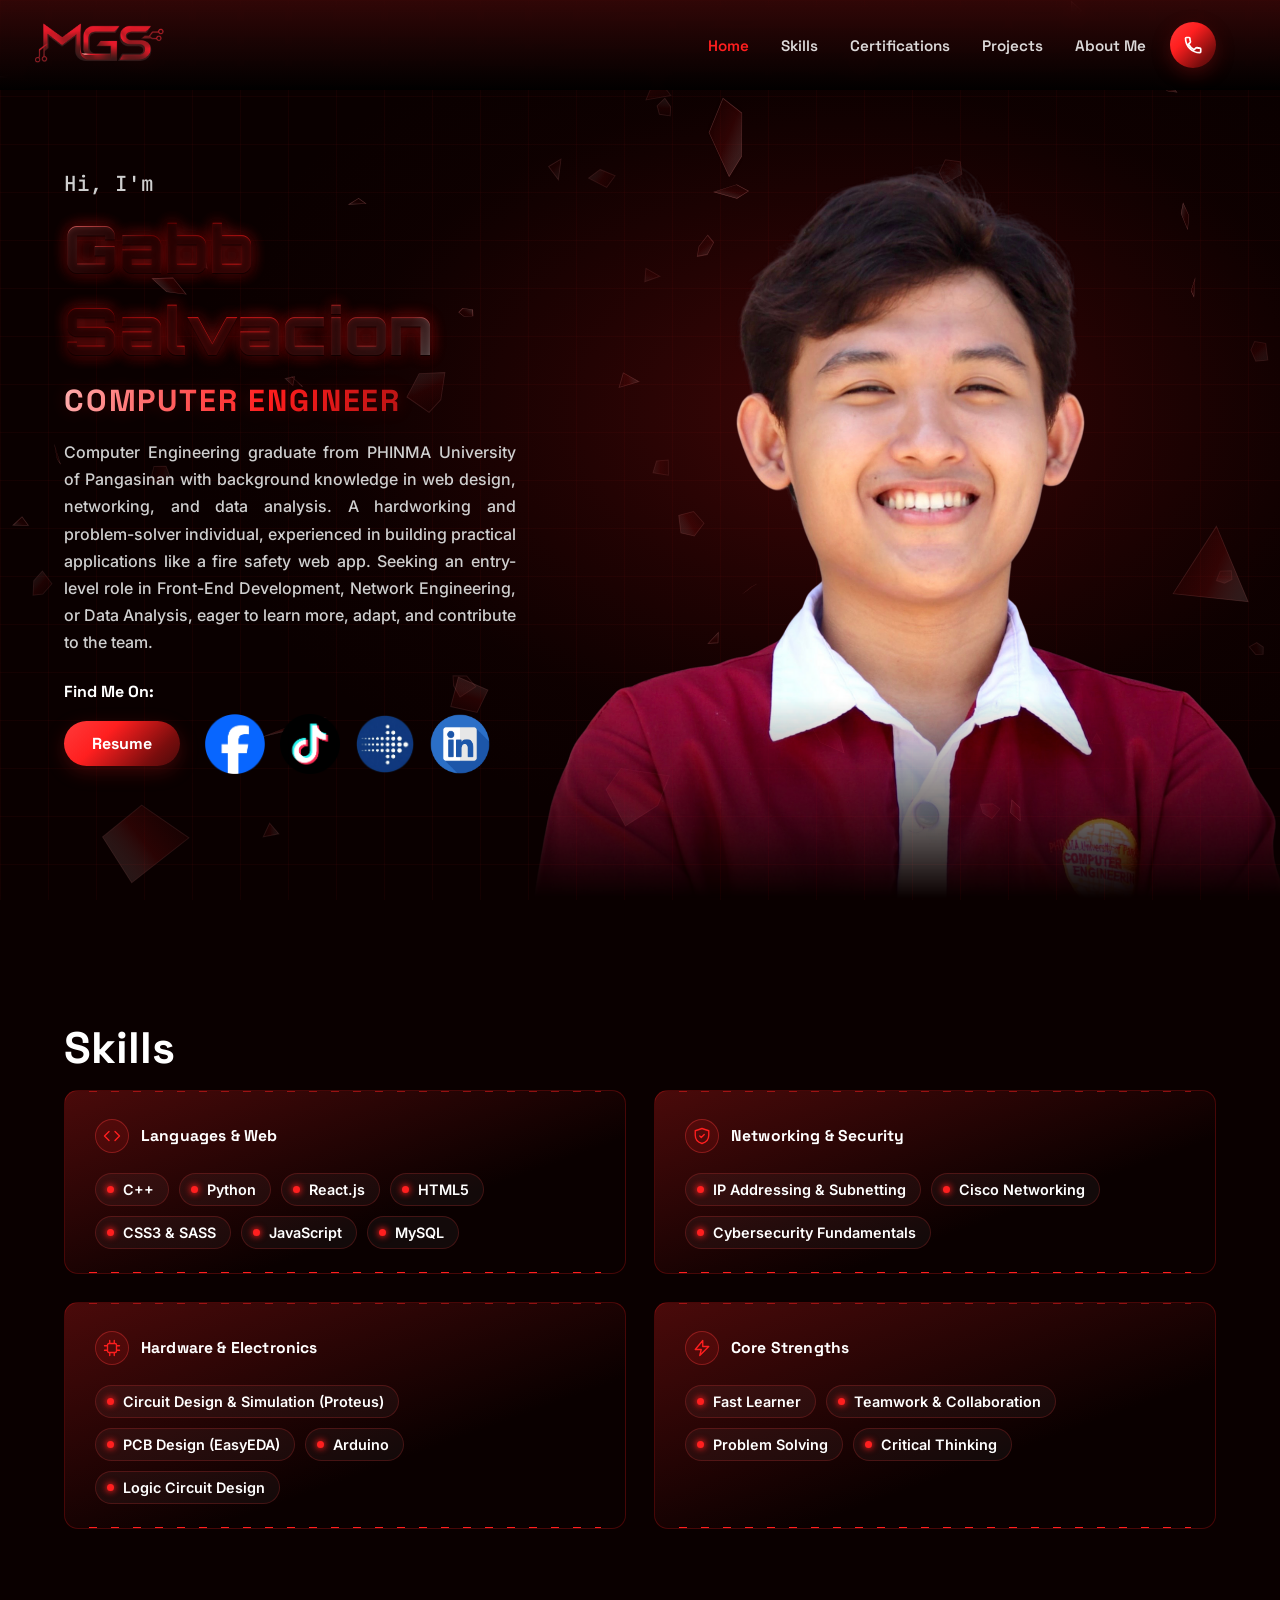
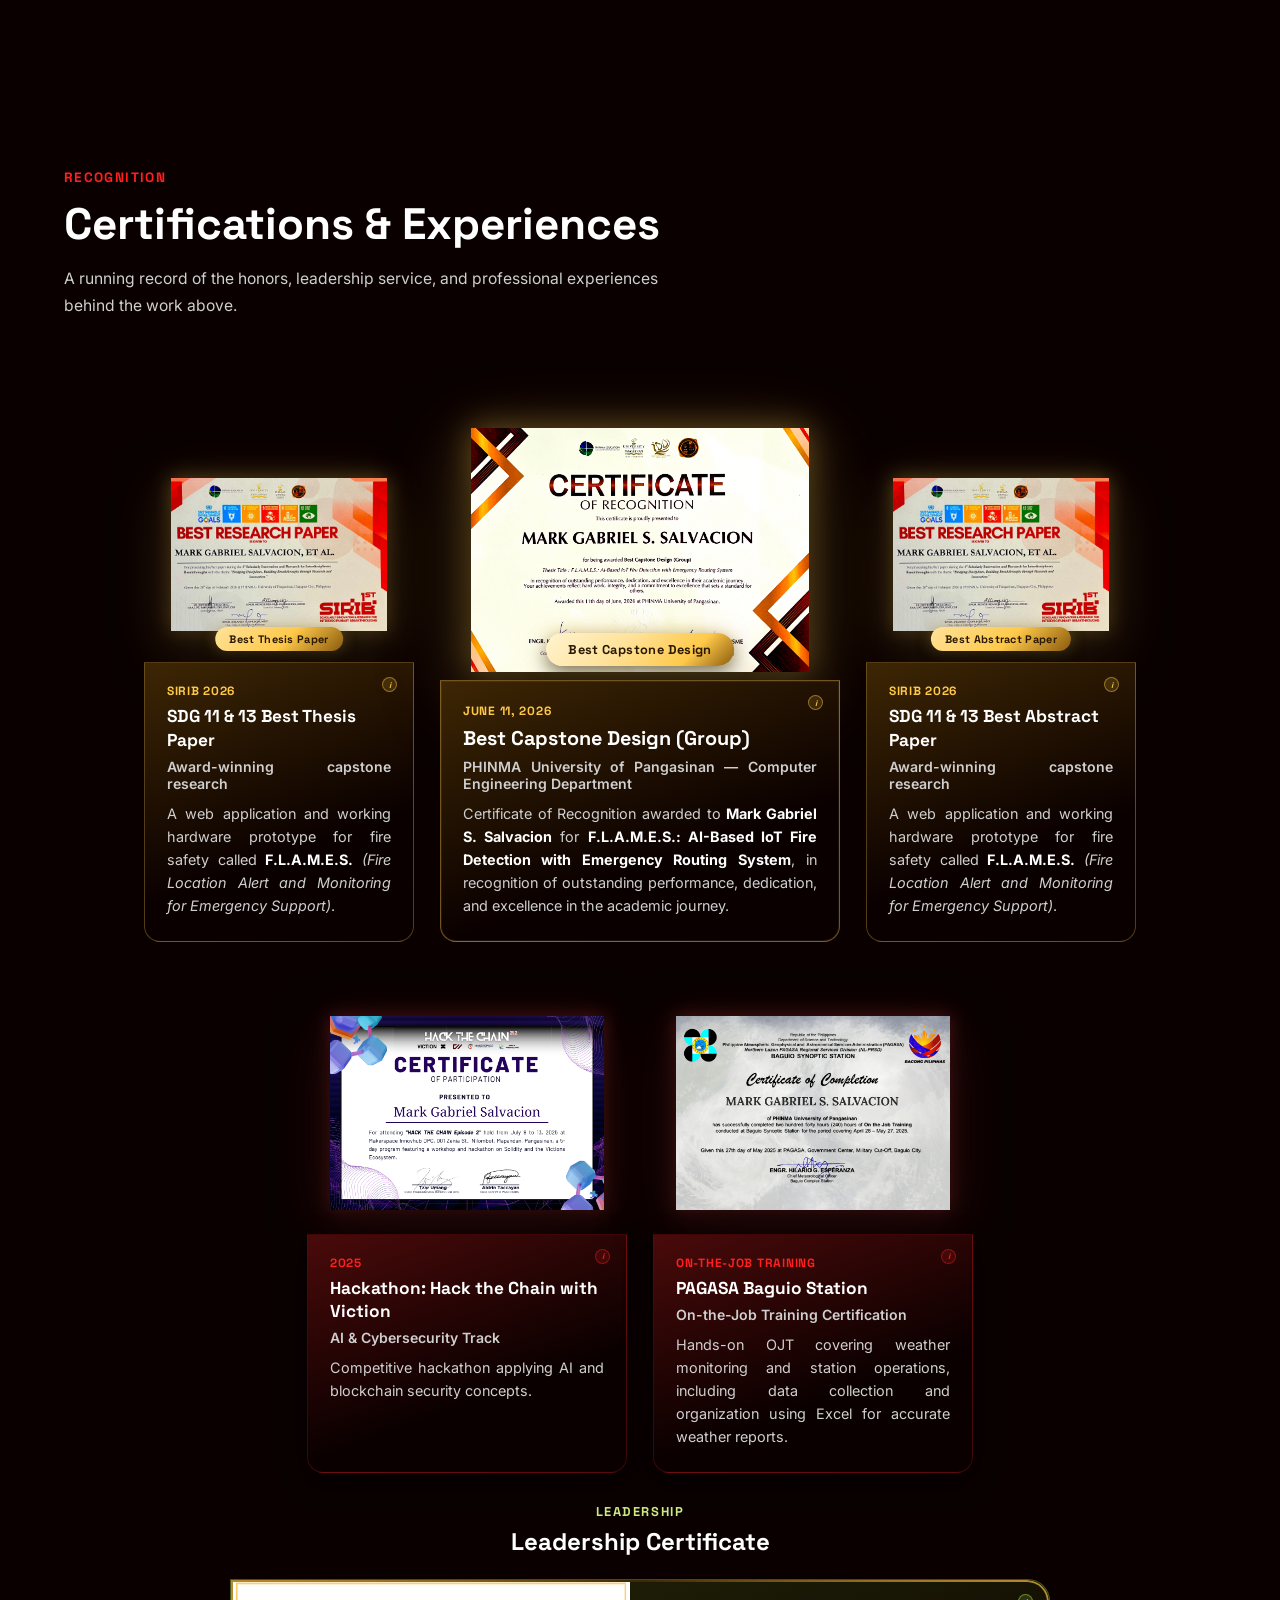
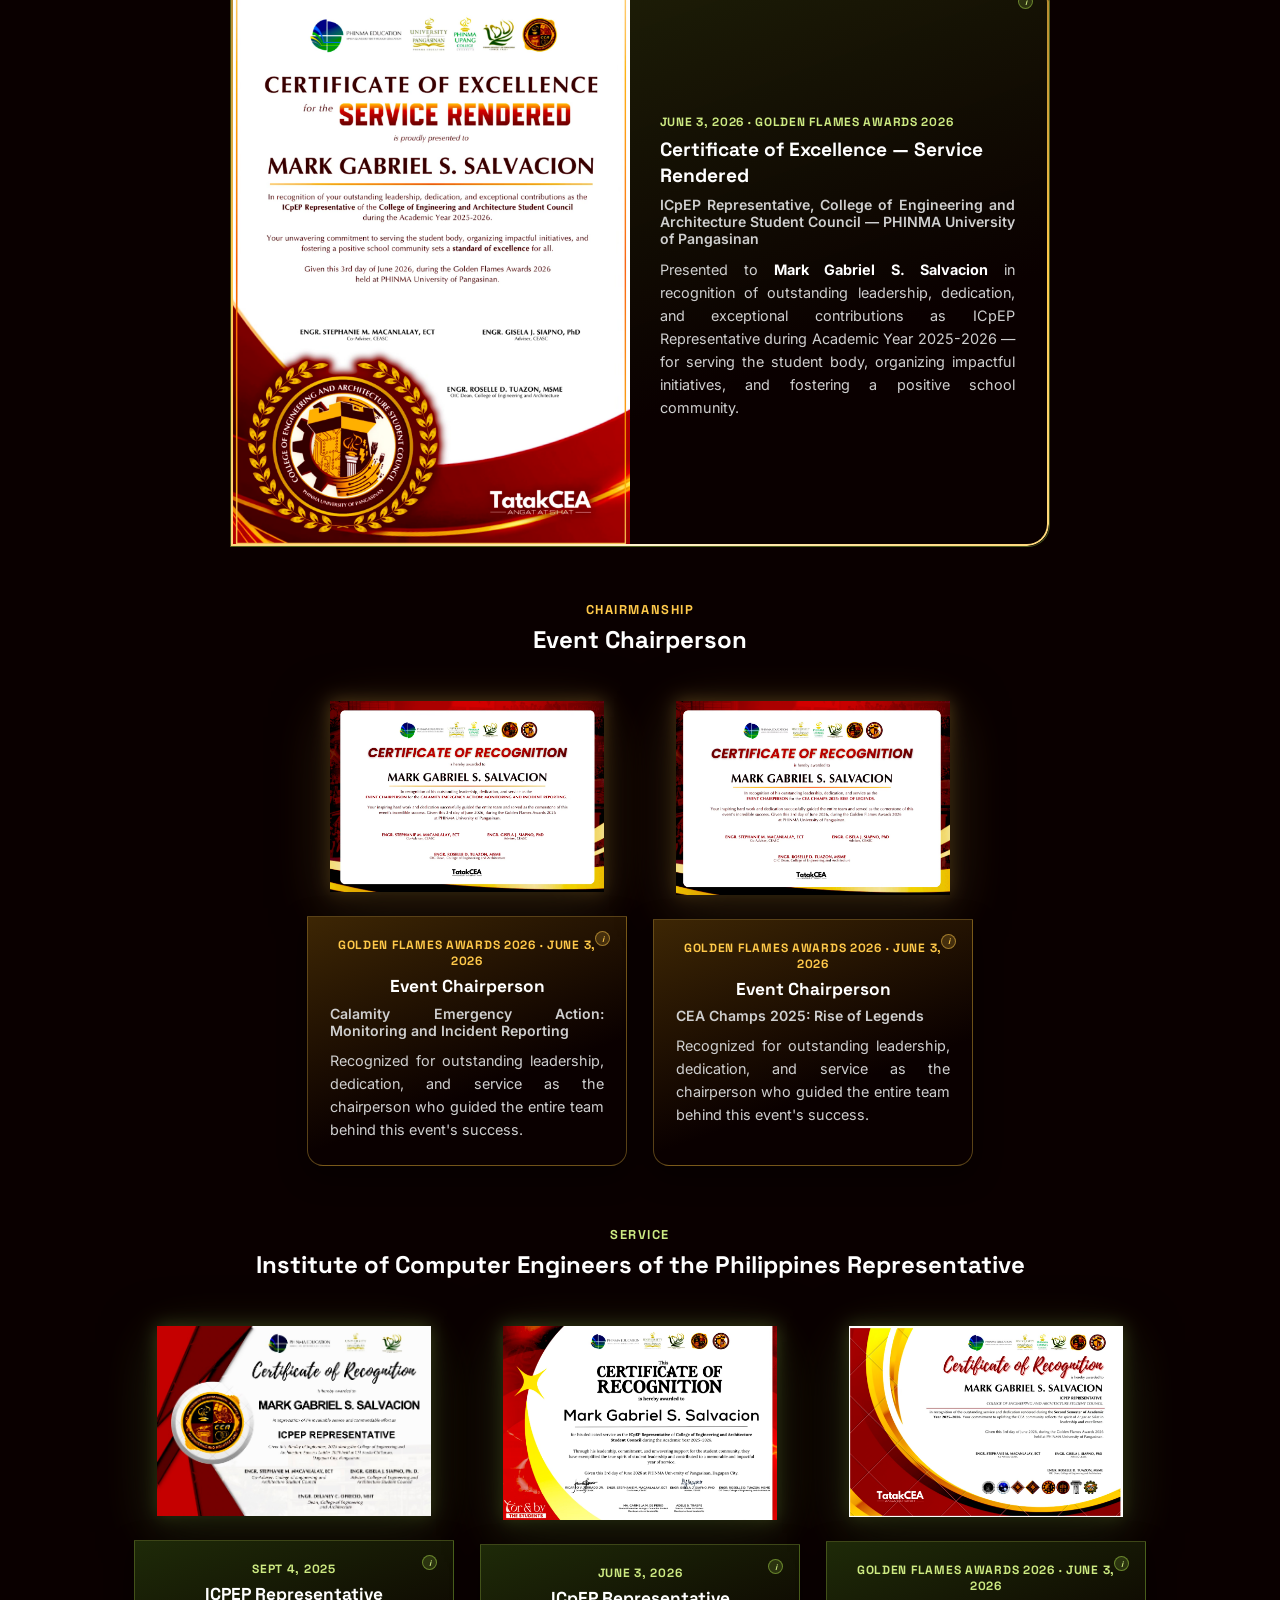
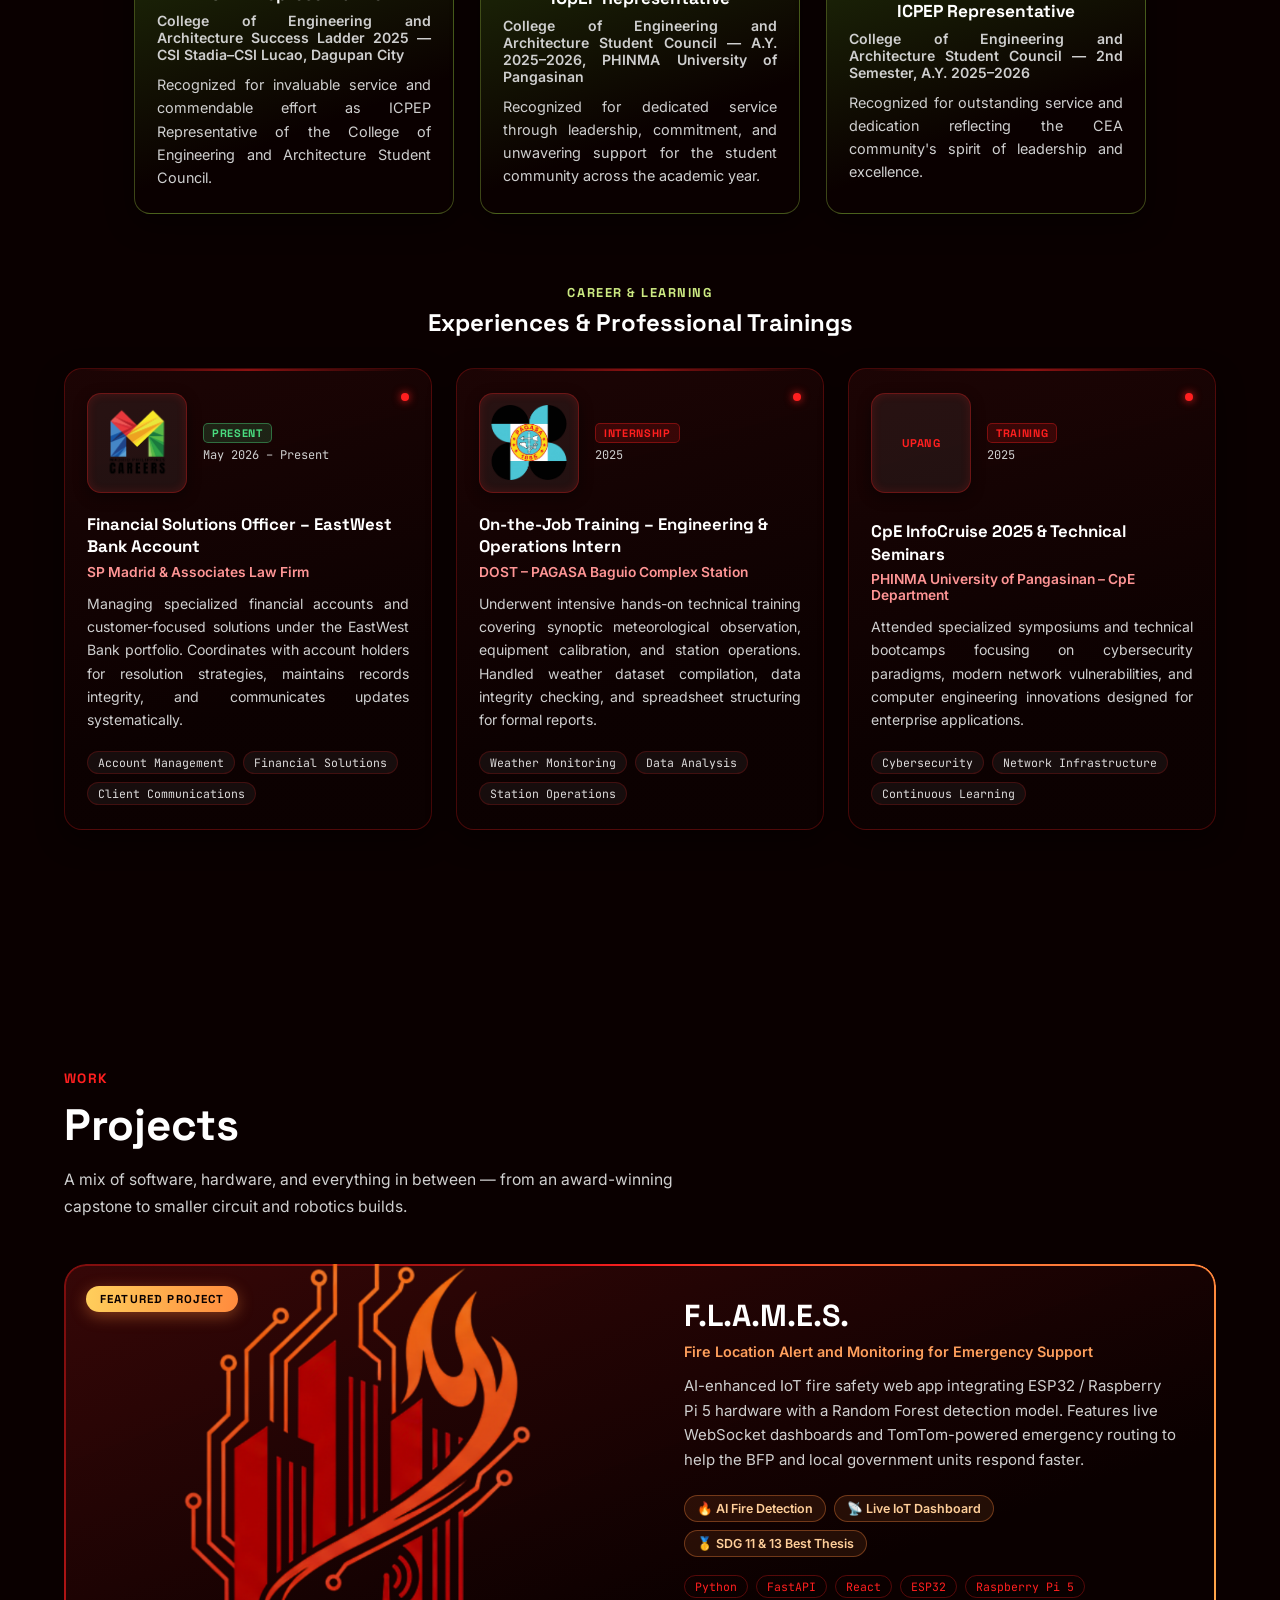
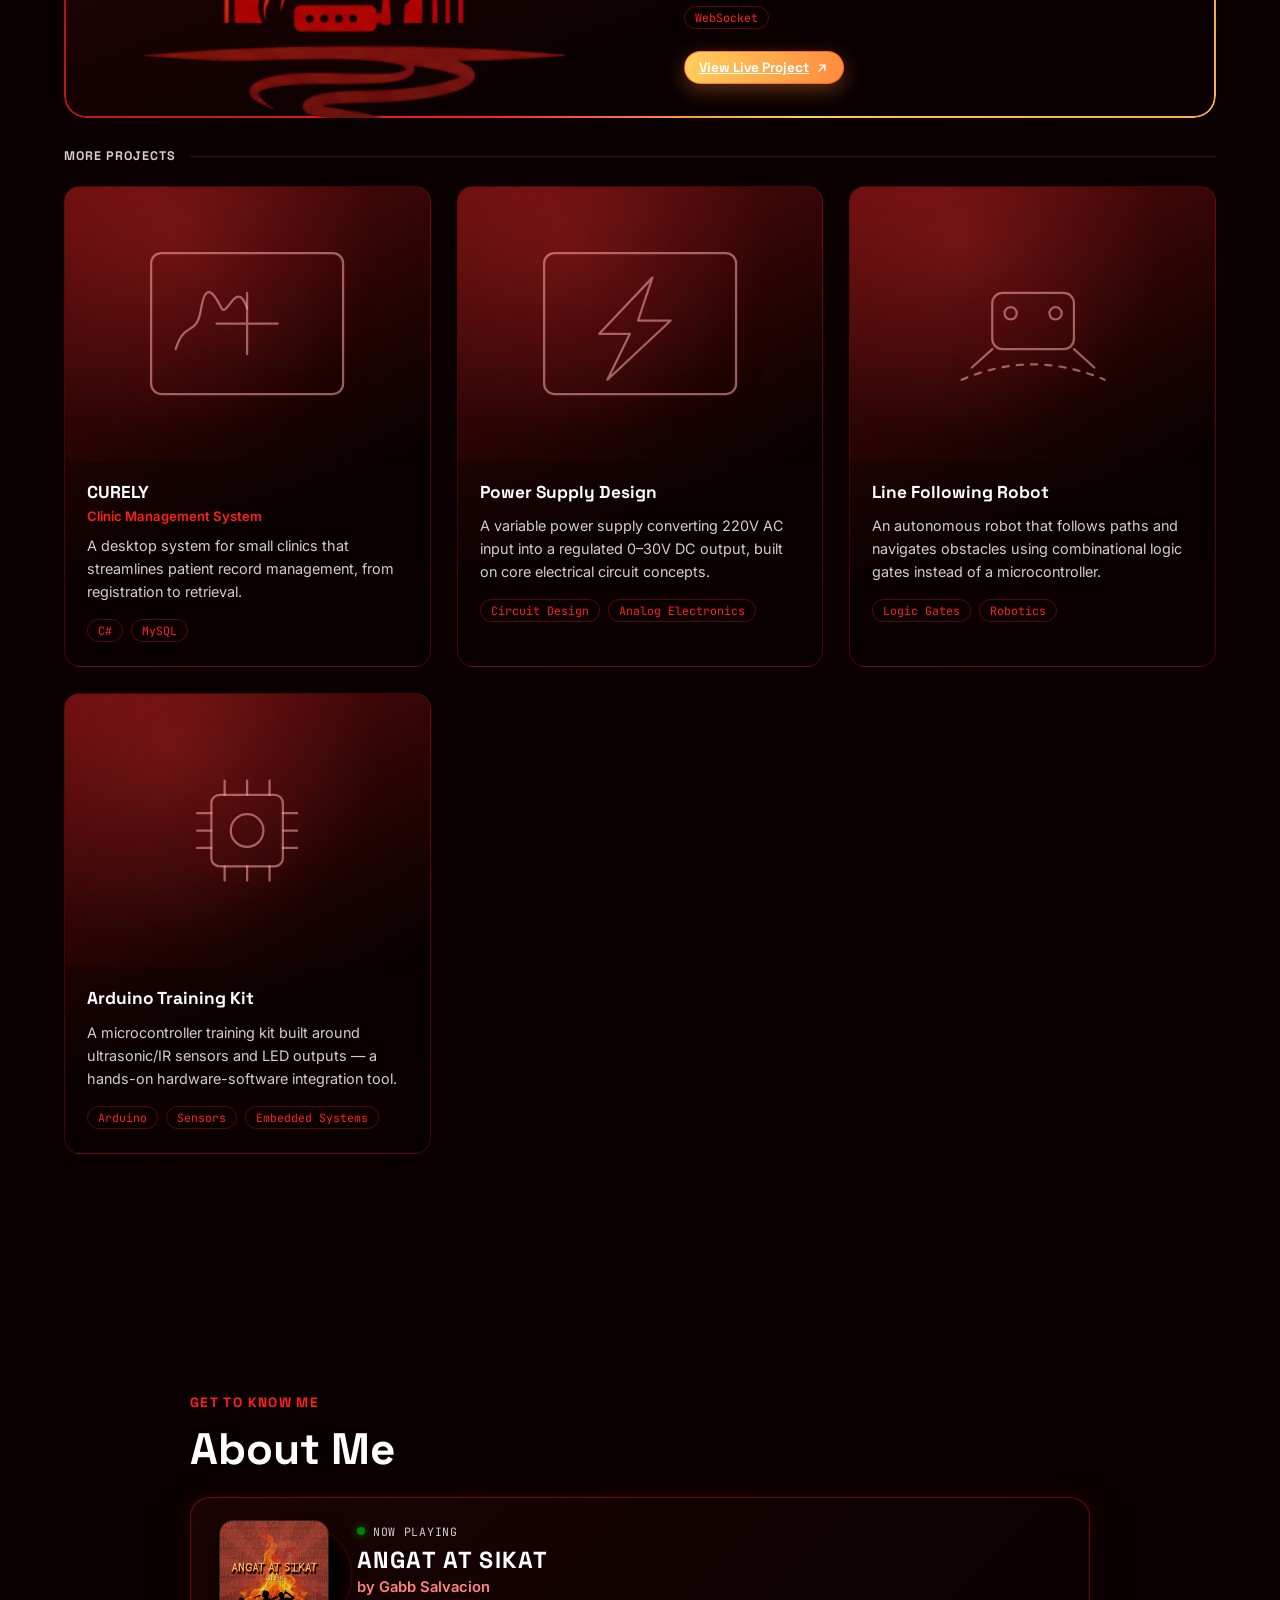
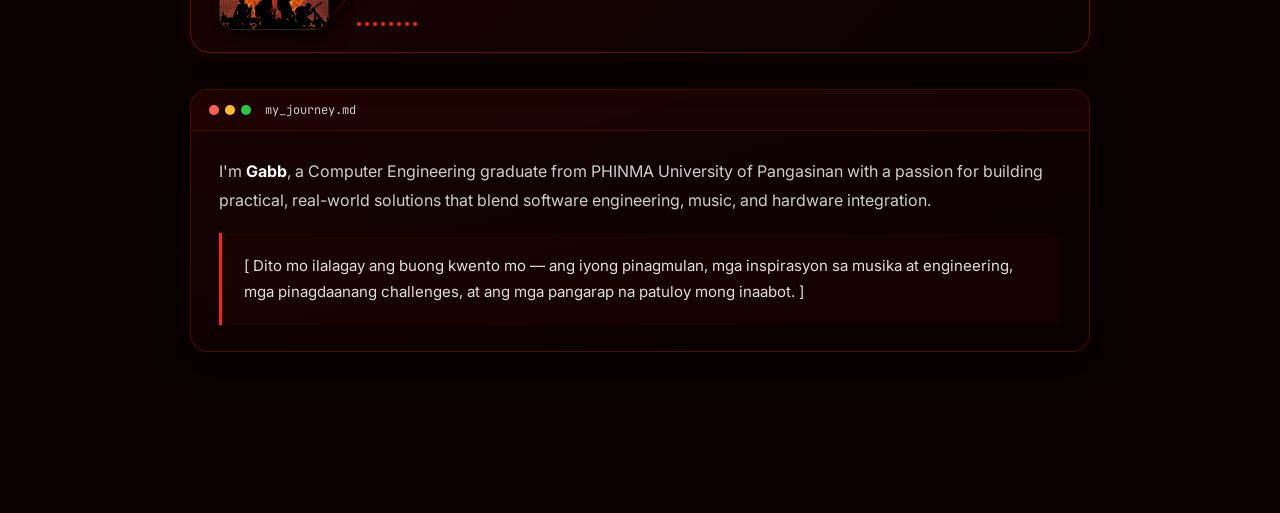
==== commit 9b8ad521: "asdasd asdasd" ====
--- a/index.html
+++ b/index.html
@@ -707,7 +707,7 @@
 
   <!-- Hidden Audio Element para sa About Me (Walang playback UI) -->
   <audio id="bgAudio" loop preload="auto">
-    <source src="music/CEASC%20Angat%20at%20Sikat.mp3" type="audio/mpeg">
+    <source src="music/CEASC Angat at Sikat.mp3" type="audio/mpeg">
   </audio>
 
   <!-- ===== Contact details popup ===== -->
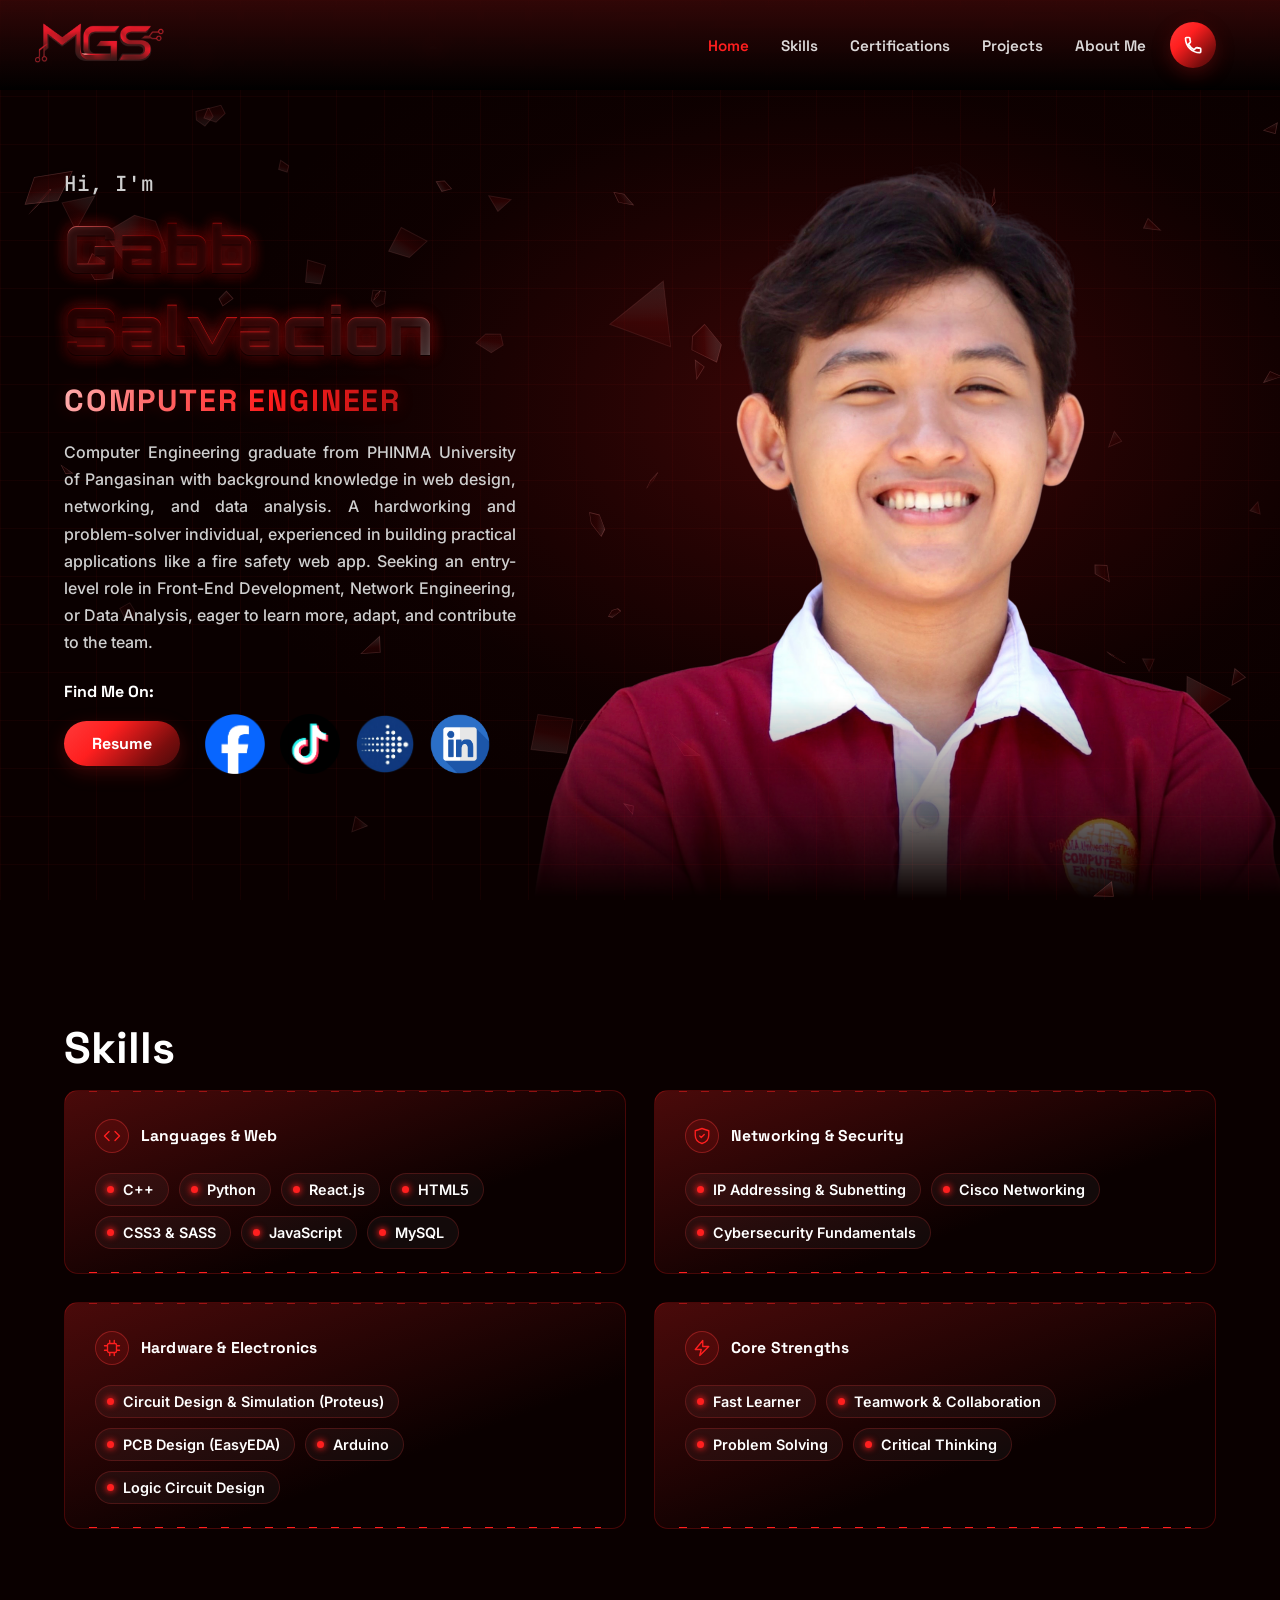
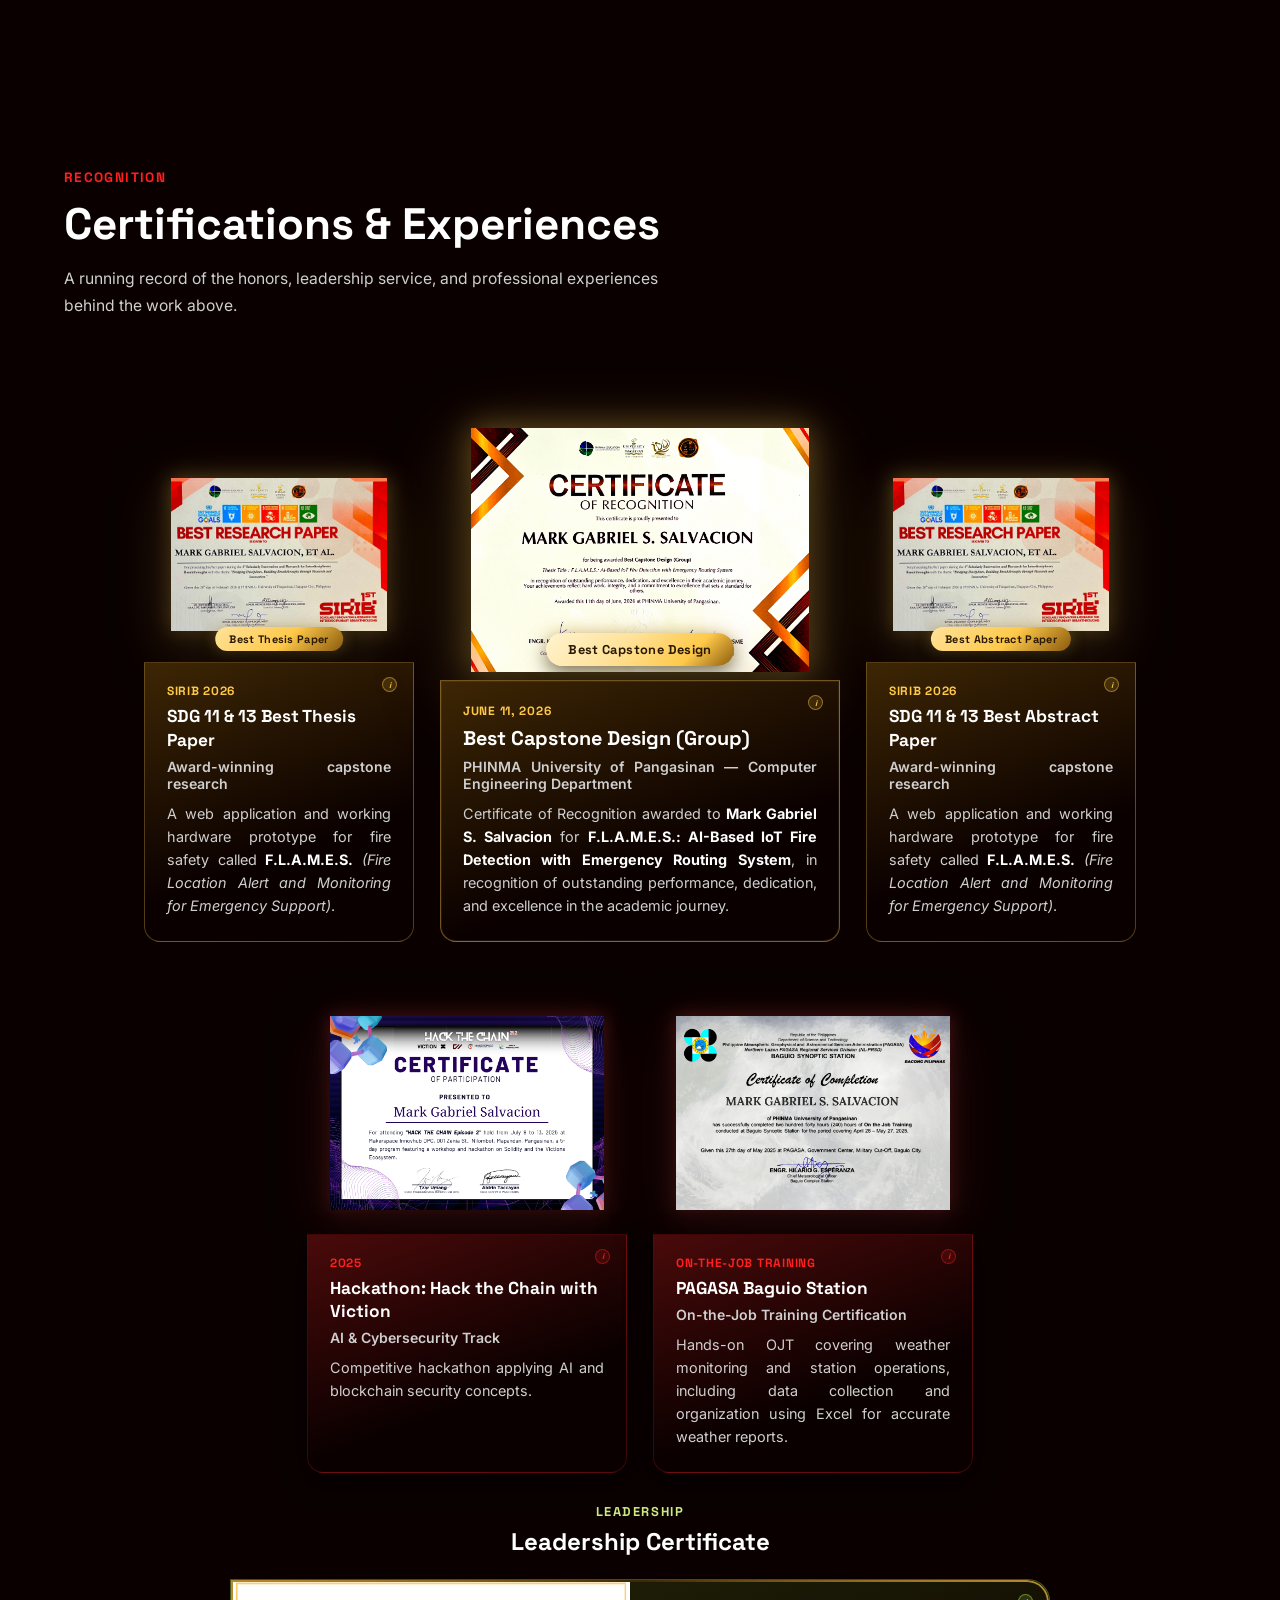
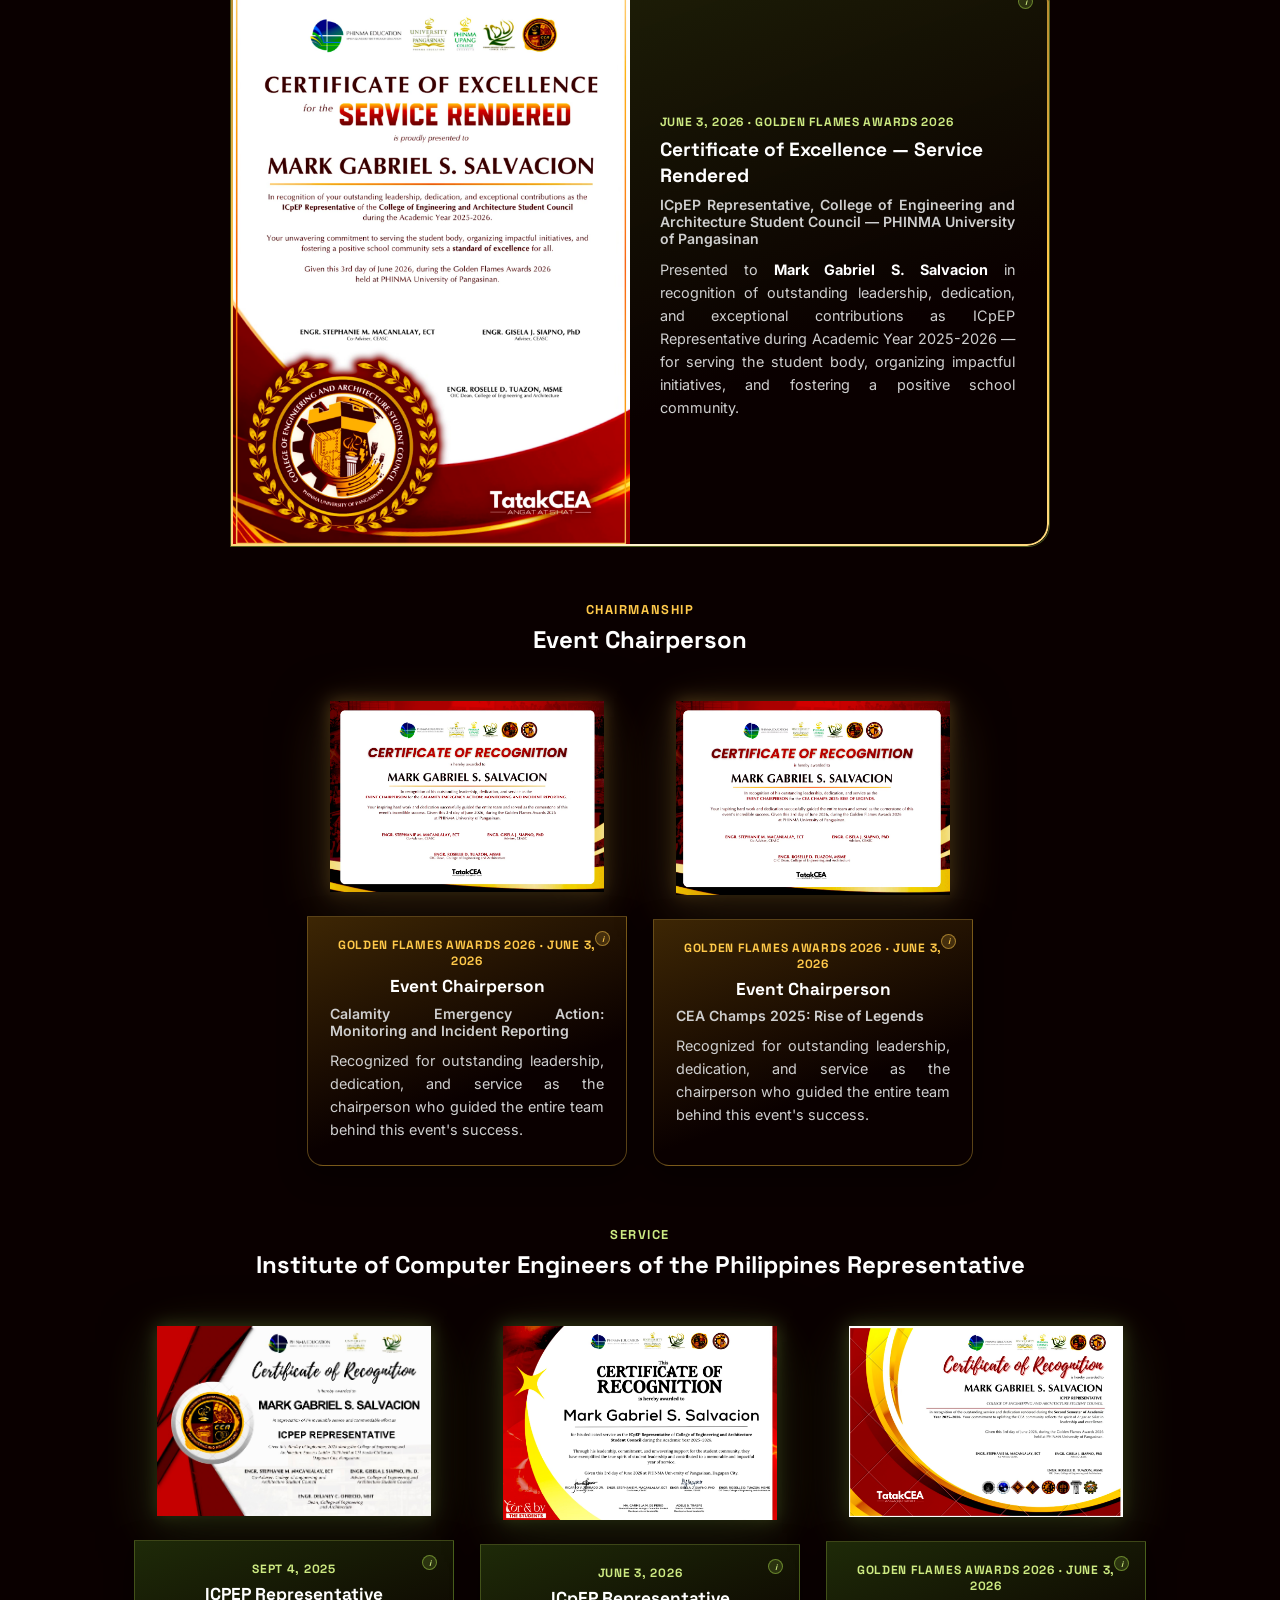
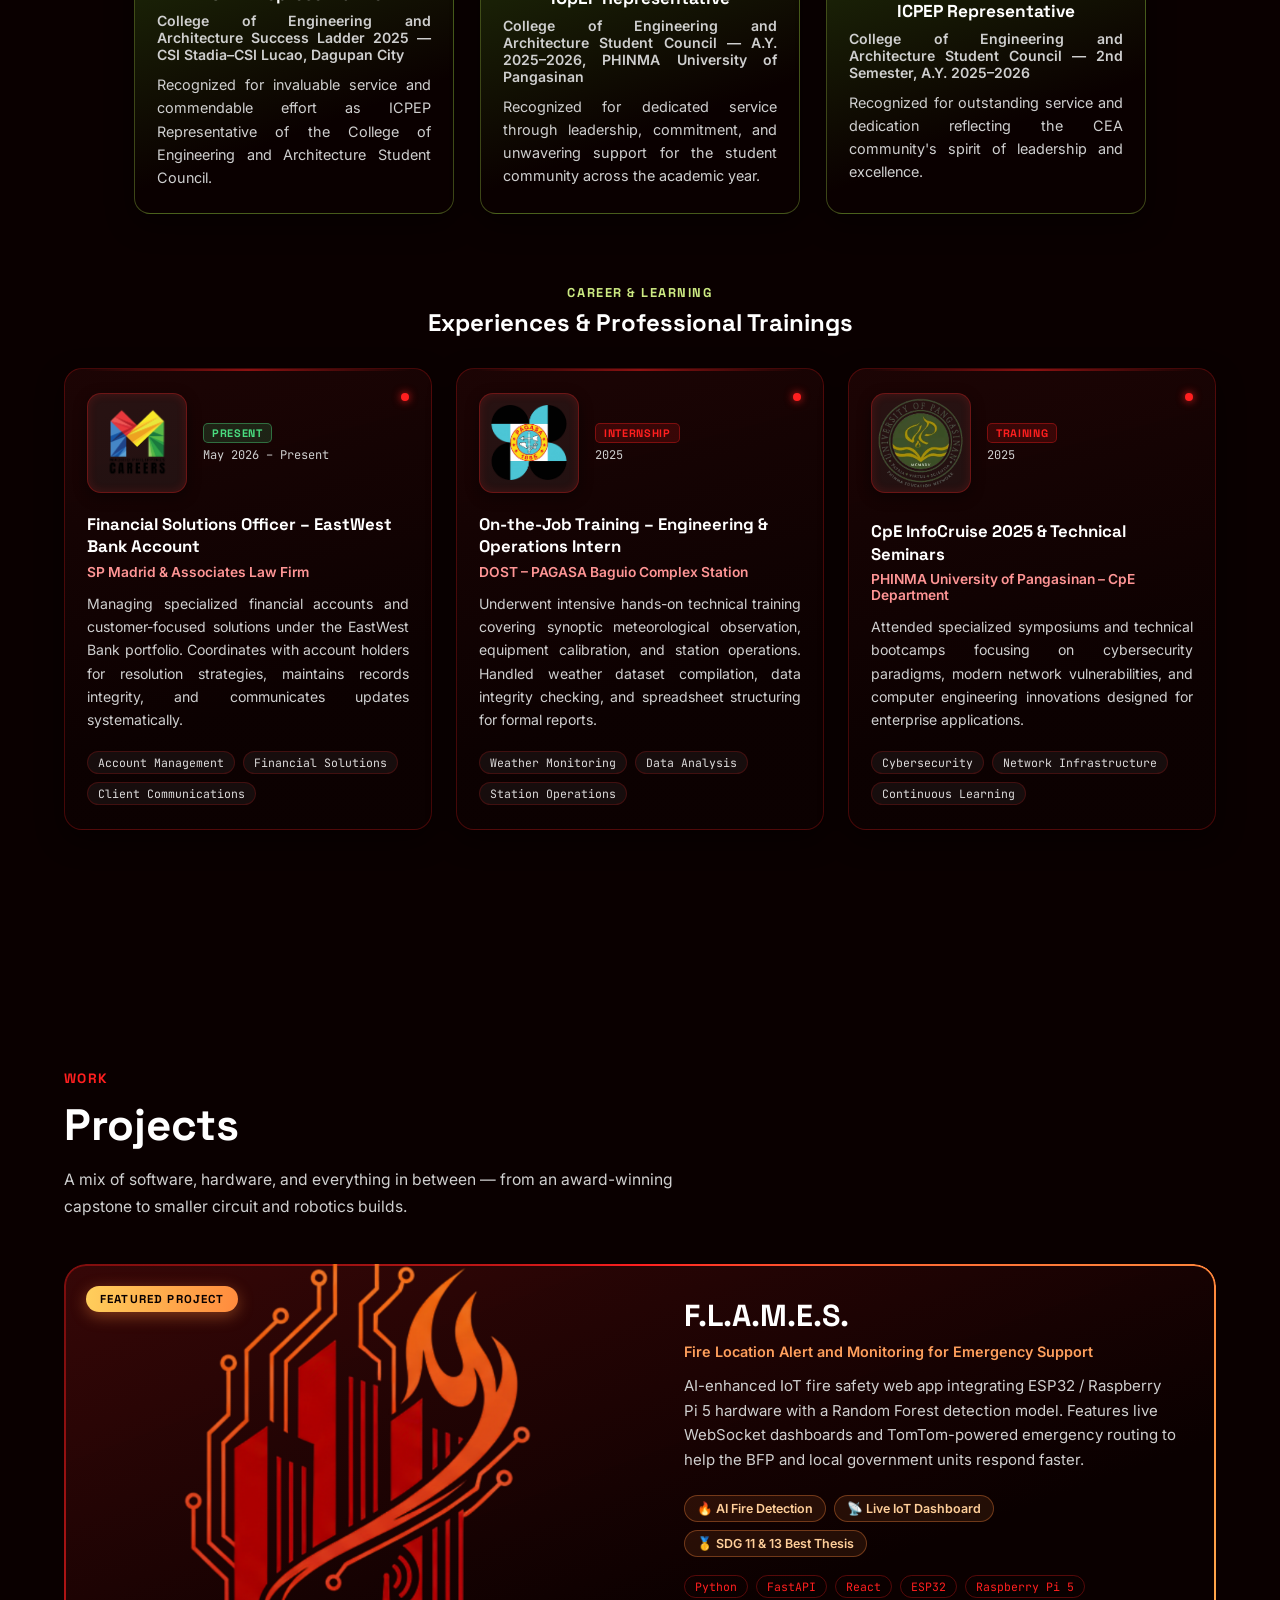
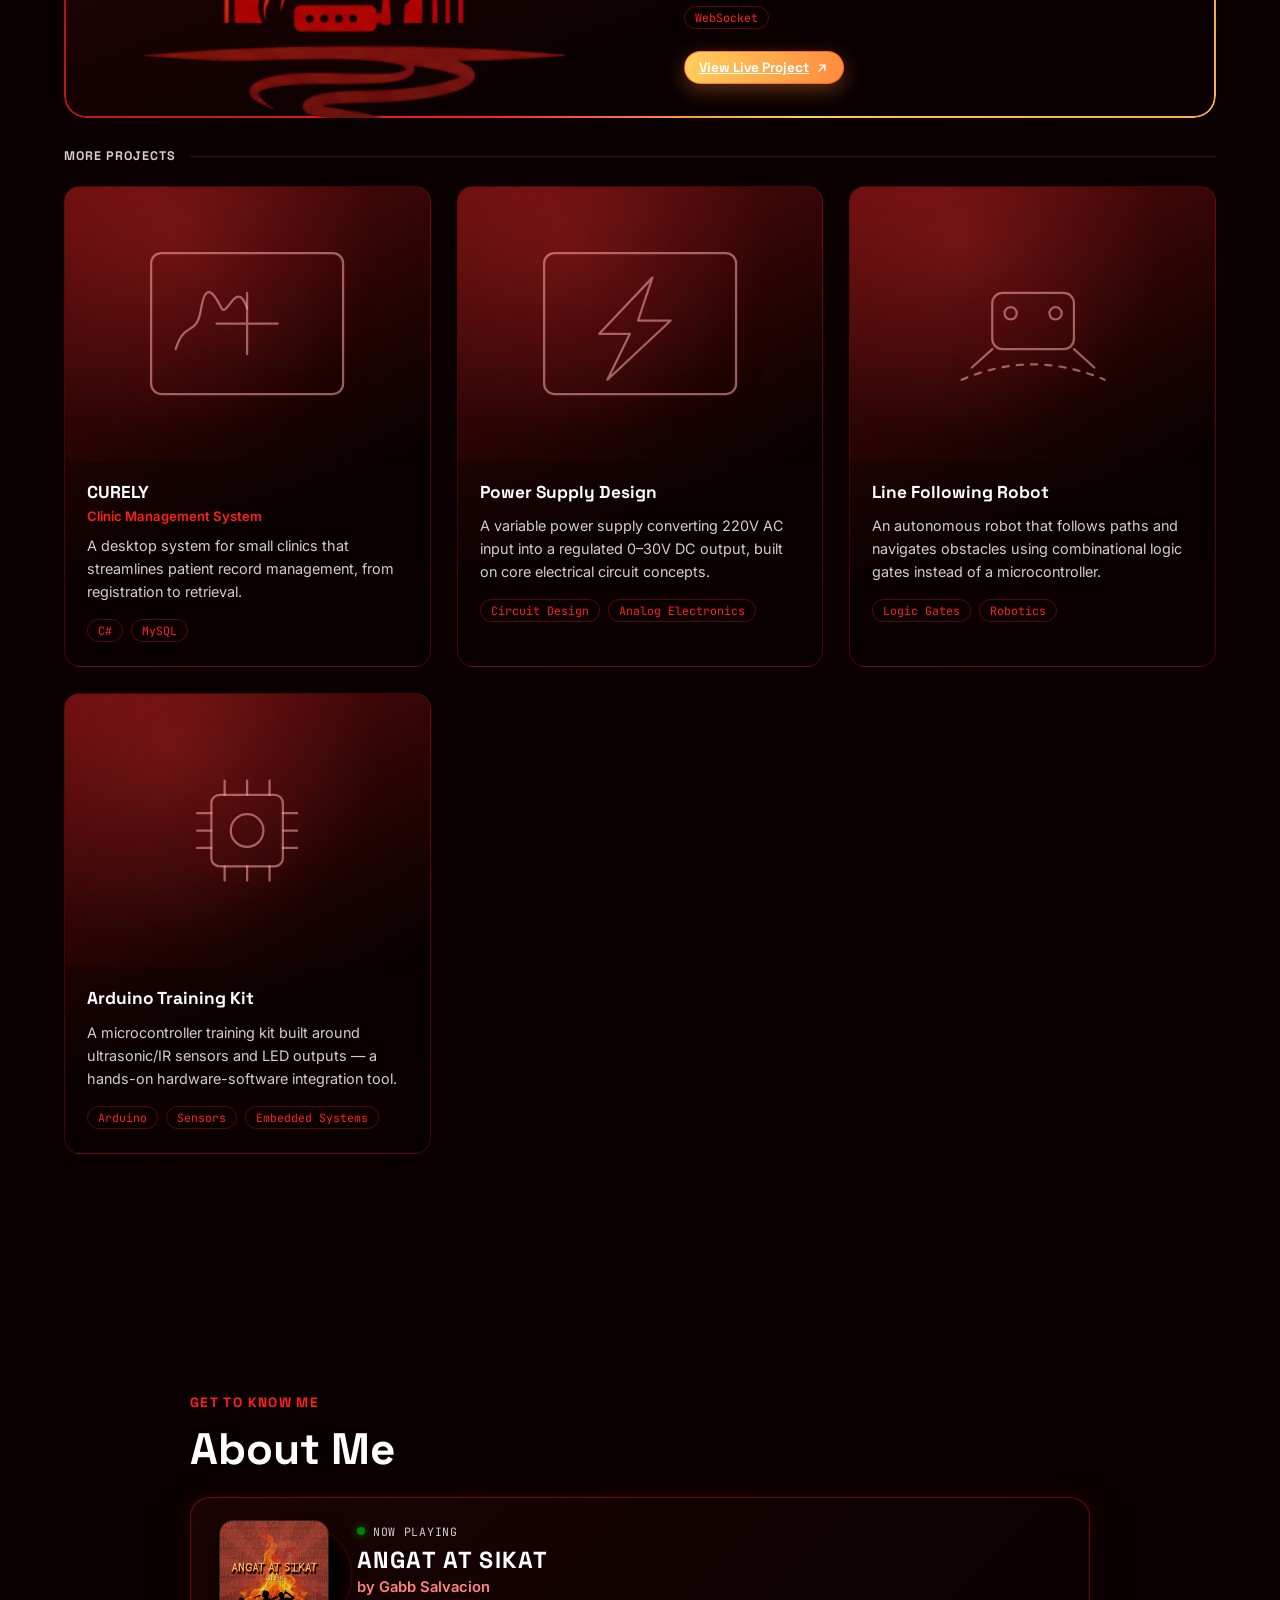
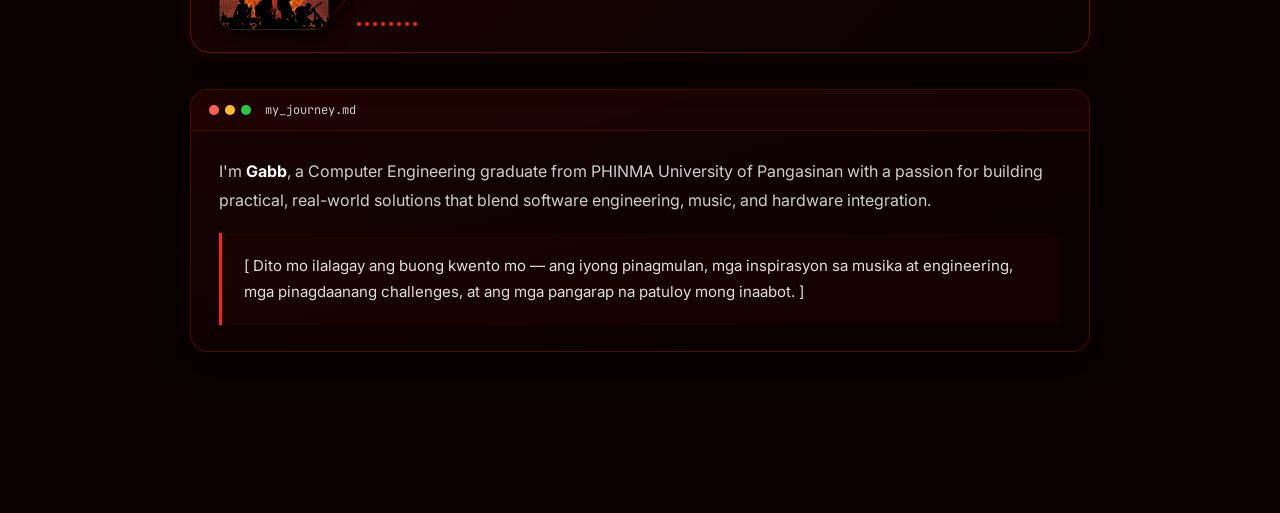
==== commit 05d8dc2c: "asda dasda" ====
--- a/index.html
+++ b/index.html
@@ -474,7 +474,7 @@
             <div class="exp-card-header">
               <div class="exp-card-entity">
                 <div class="exp-card-logo-wrap">
-                  <img src="images/phinmaupang.jpg" alt="PHINMA University of Pangasinan Logo" class="exp-card-logo" onerror="this.style.display='none'; this.nextElementSibling.style.display='flex';">
+                  <img src="images/phinmaupang.png" alt="PHINMA University of Pangasinan Logo" class="exp-card-logo" onerror="this.style.display='none'; this.nextElementSibling.style.display='flex';">
                   <span class="exp-card-logo-fallback" aria-hidden="true">UPANG</span>
                 </div>
                 <div class="exp-card-tag-wrap">
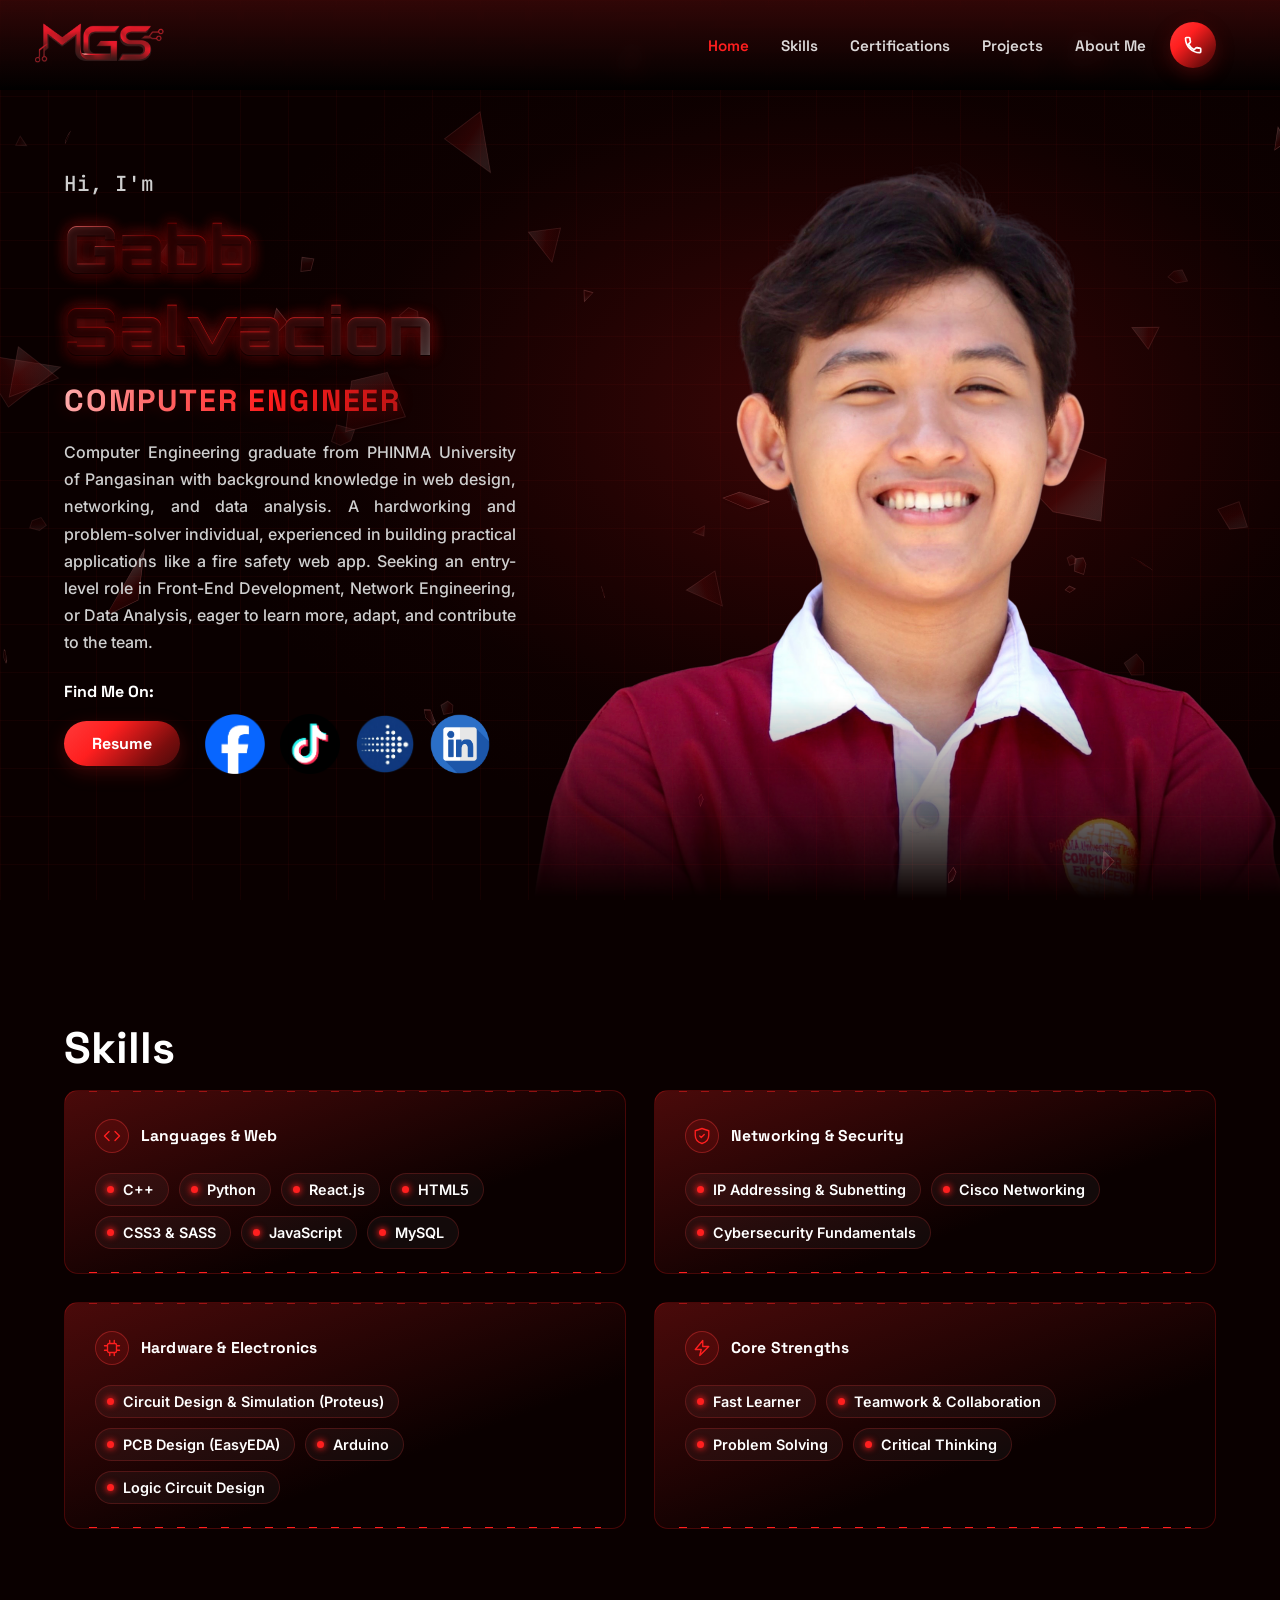
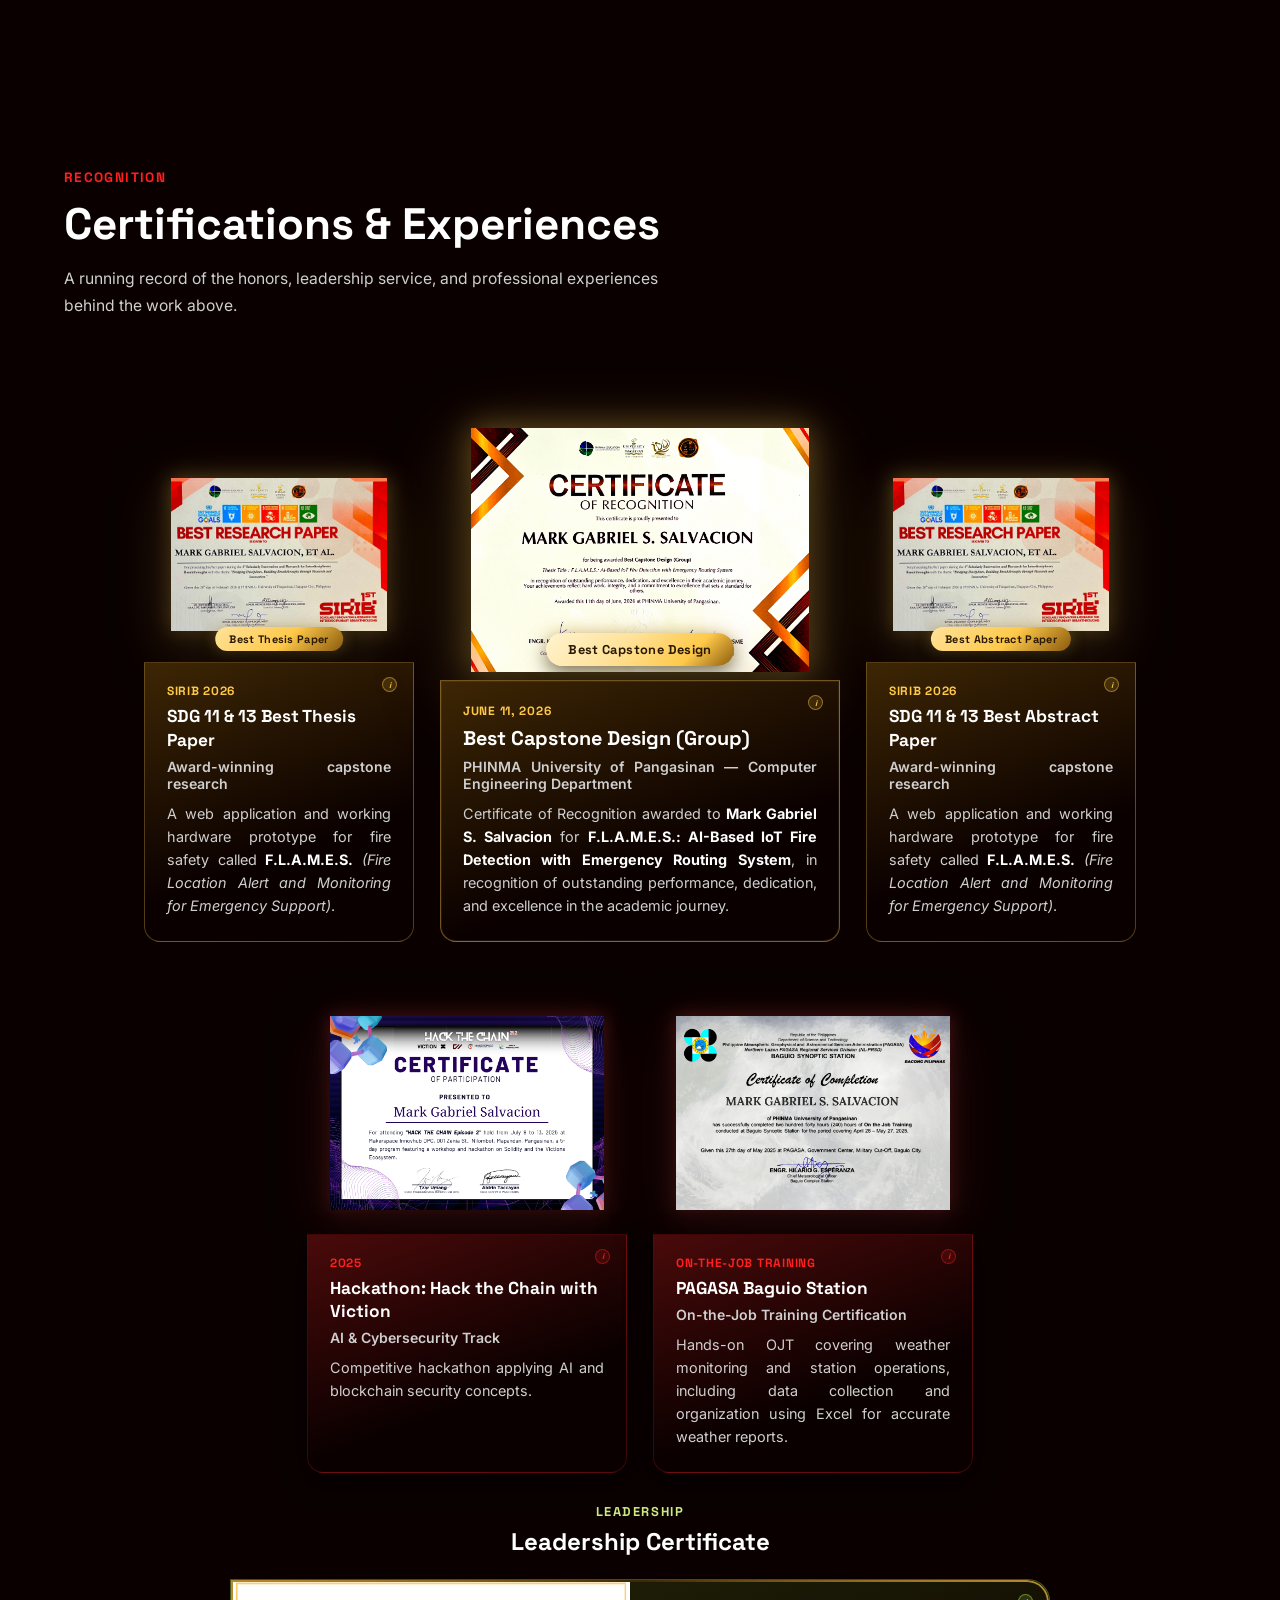
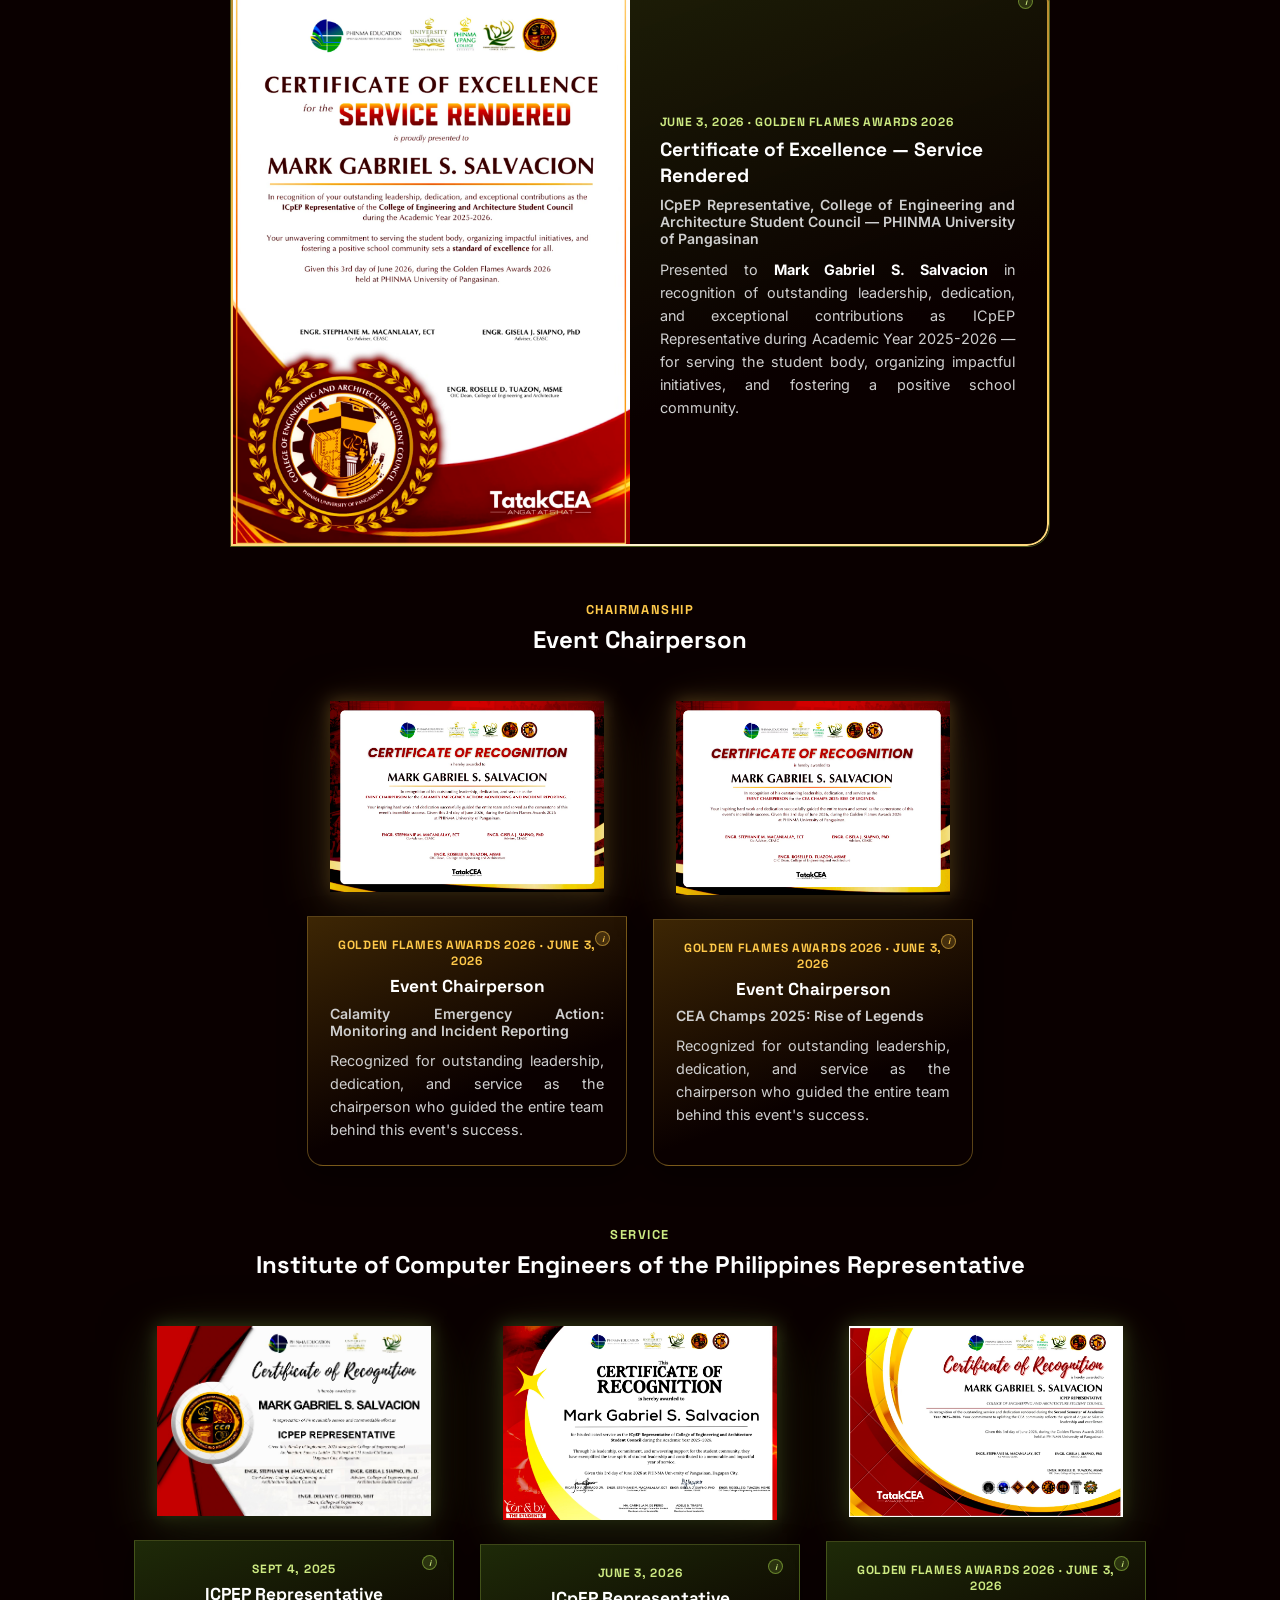
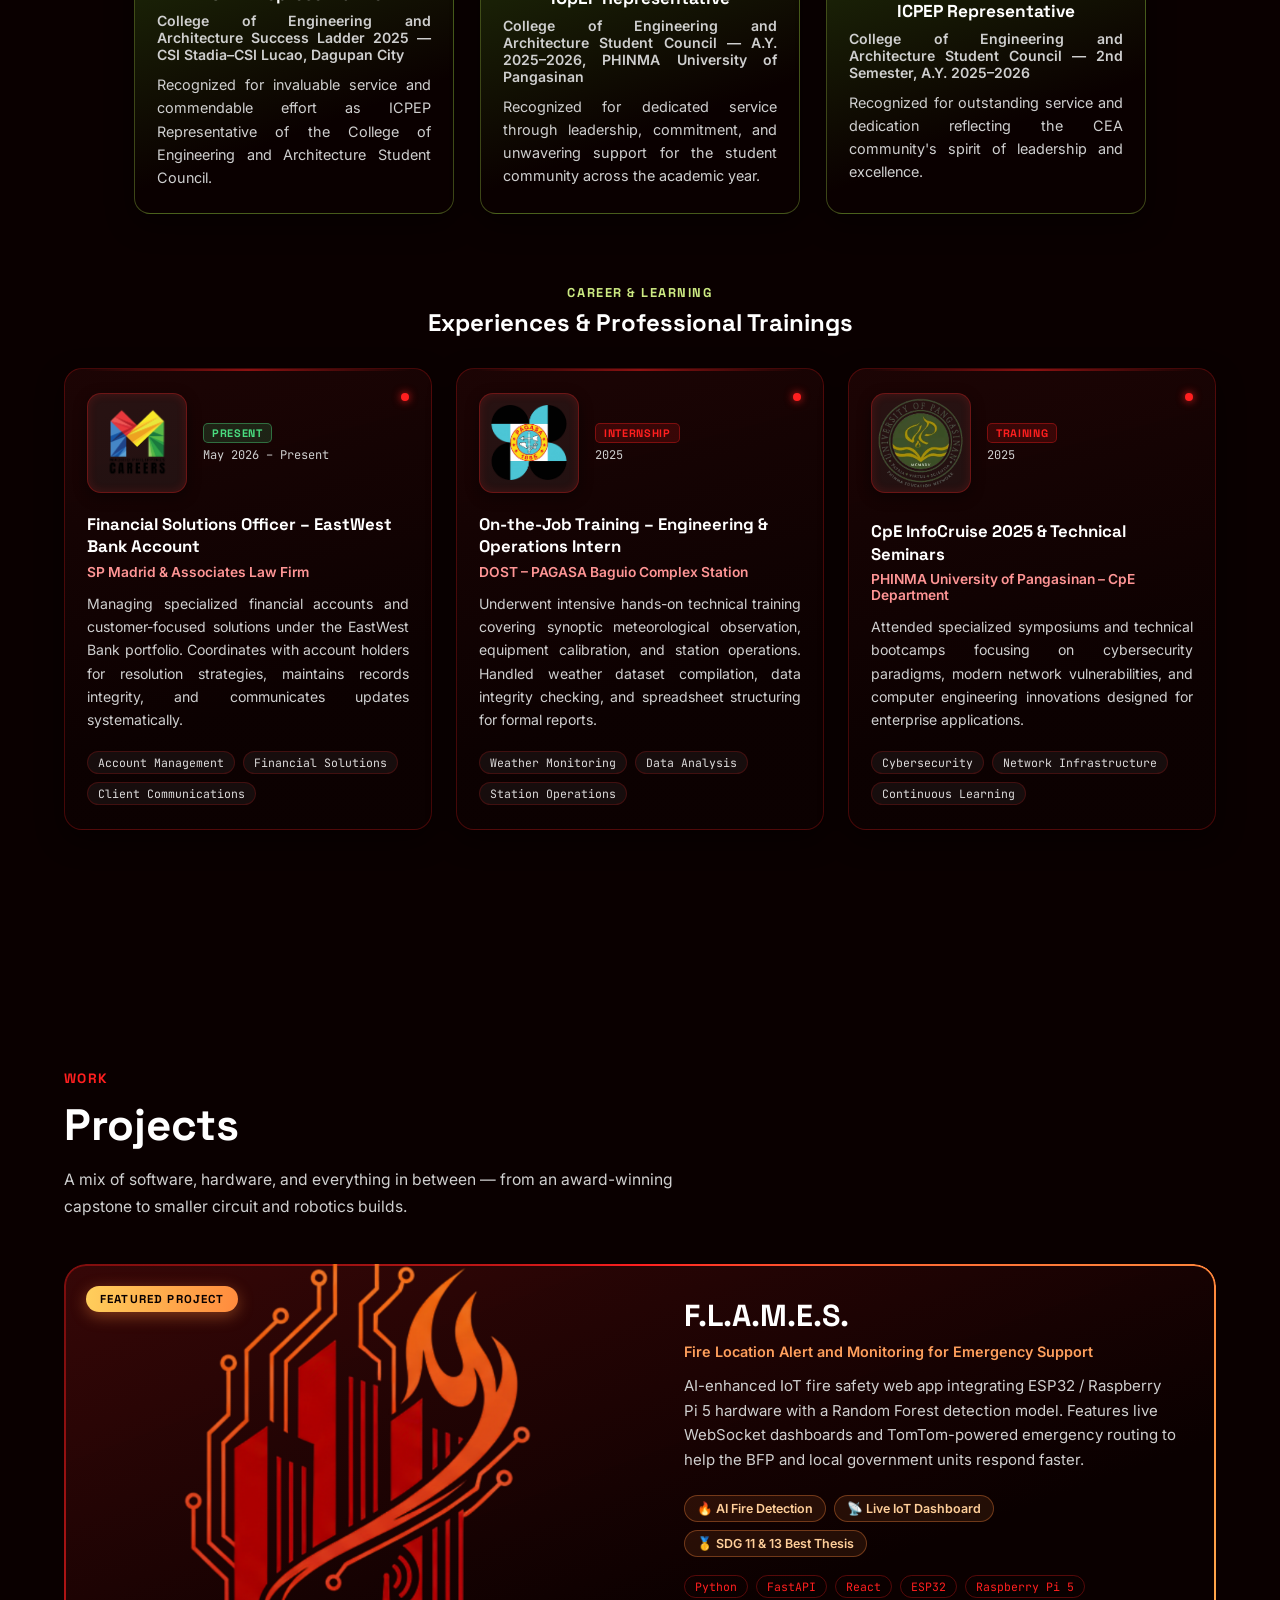
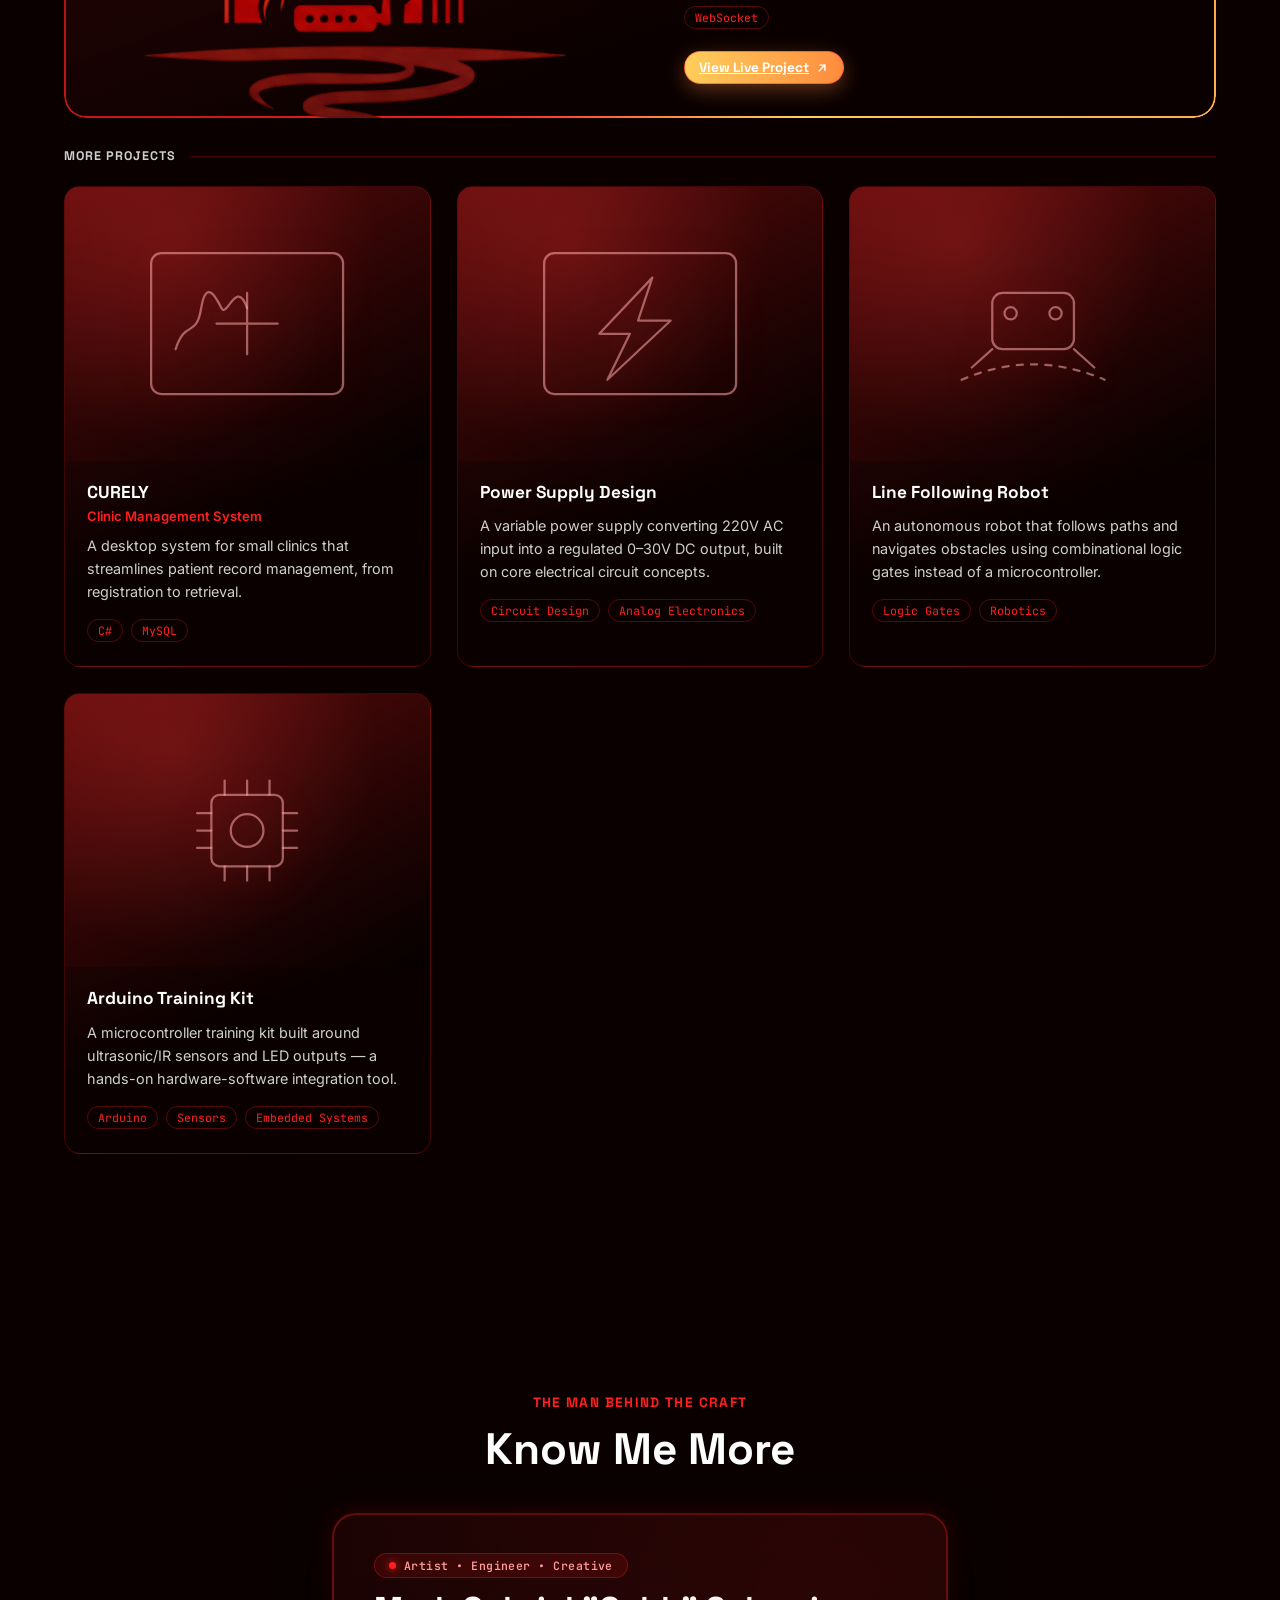
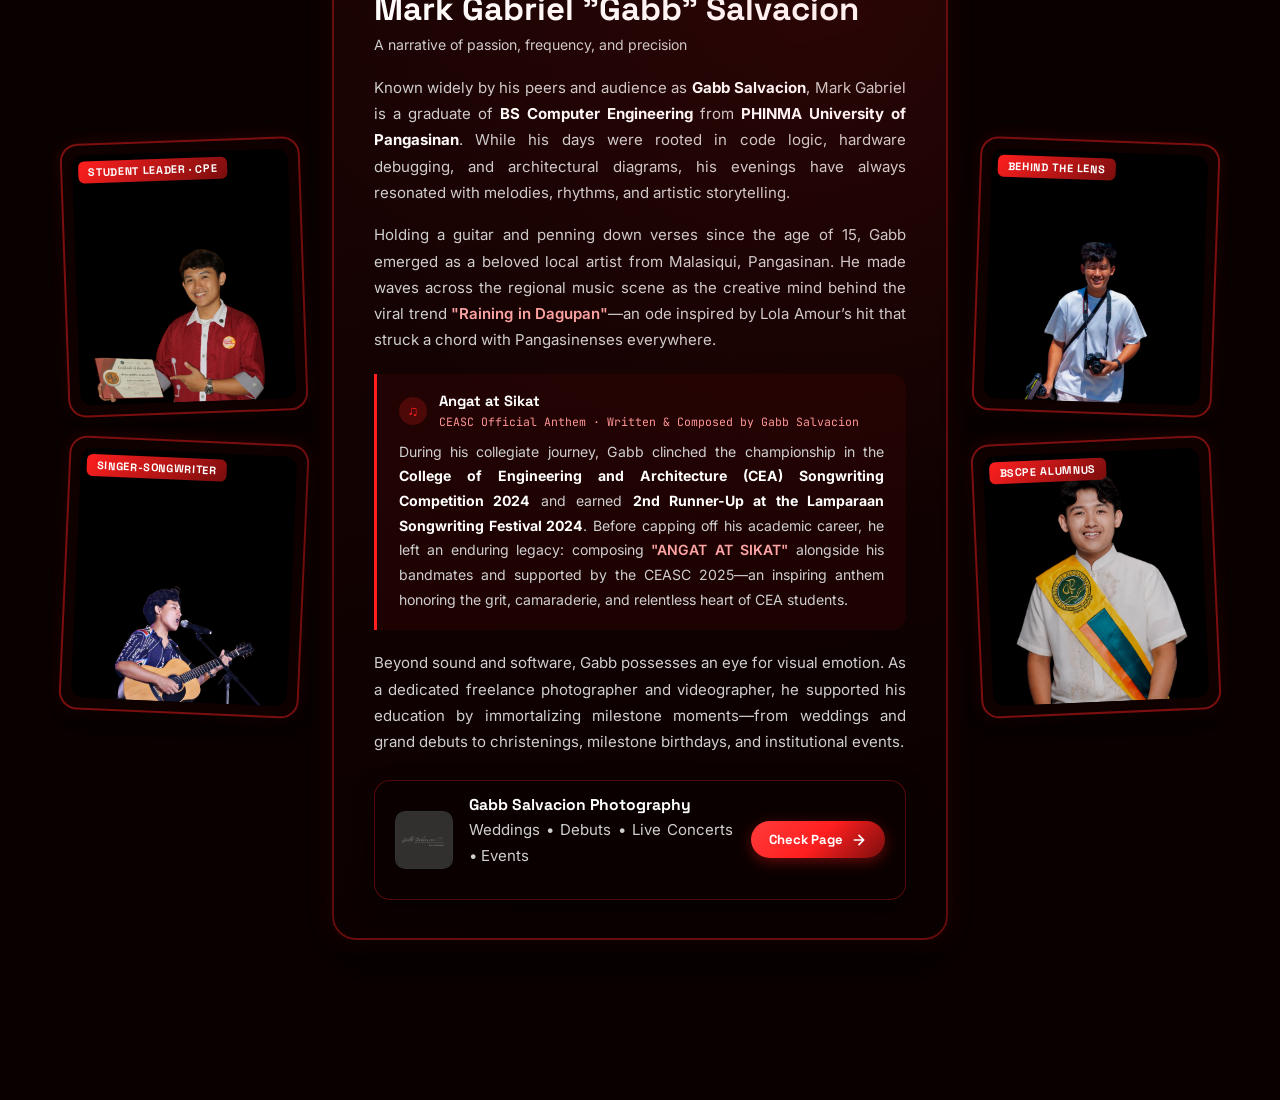
==== commit 98ffc075: "asdas dasdasd" ====
--- a/index.html
+++ b/index.html
@@ -648,64 +648,114 @@
 
   </section>
 
-  <!-- ===== About Me section ===== -->
+  <!-- ===== About Me / Know Me More Section ===== -->
   <section id="aboutme" class="aboutme-section">
 
     <div class="aboutme-inner">
 
-      <p class="aboutme-eyebrow">Get To Know Me</p>
-      <h2 class="aboutme-title">About Me</h2>
-
-      <!-- Spotify-Style Music Showcase Card -->
-      <div class="spotify-track-card" id="spotifyCard">
-        <div class="spotify-album-cover-wrap">
-          <img src="images/MUSIC%20LOGO.png" alt="Angat at Sikat Cover Art" class="spotify-album-cover" id="spotifyCover" onerror="this.src='images/MUSIC LOGO.png';">
-          <div class="spotify-vinyl-disc" aria-hidden="true"></div>
-        </div>
-
-        <div class="spotify-meta">
-          <div class="spotify-badge">
-            <span class="spotify-dot"></span>
-            <span class="spotify-status-text">Now Playing</span>
-          </div>
-          <h3 class="spotify-song-title">ANGAT AT SIKAT</h3>
-          <p class="spotify-artist">by Gabb Salvacion</p>
-
-          <!-- Animated Audio Visualizer Bars -->
-          <div class="spotify-eq-bars" aria-hidden="true">
-            <span></span><span></span><span></span><span></span><span></span><span></span><span></span><span></span>
-          </div>
-        </div>
-      </div>
-
-      <!-- Personal Story Terminal Container -->
-      <div class="about-story-terminal">
-        <div class="story-terminal-header">
-          <div class="story-terminal-dots">
-            <span></span><span></span><span></span>
-          </div>
-          <span class="story-terminal-tab">my_journey.md</span>
-        </div>
-
-        <div class="story-terminal-content">
-          <p class="aboutme-text">
-            I'm <strong>Gabb</strong>, a Computer Engineering graduate from PHINMA University of Pangasinan with a passion for building practical, real-world solutions that blend software engineering, music, and hardware integration.
-          </p>
-
-          <!-- Dito mo ilalagay ang kwento tungkol sa sarili mo -->
-          <div class="story-custom-placeholder">
+      <p class="aboutme-eyebrow">The Man Behind The Craft</p>
+      <h2 class="aboutme-title">Know Me More</h2>
+
+      <!-- Comic Book Style Grid Wrapper -->
+      <div class="comic-about-container">
+
+        <!-- Left Comic Column -->
+        <aside class="comic-col comic-col--left">
+          <div class="comic-panel comic-panel--student">
+            <span class="comic-tag">Student Leader &middot; CpE</span>
+            <div class="comic-img-box">
+              <img src="images/gabbstudent.png" alt="Mark Gabriel Salvacion as Student Leader" class="comic-photo">
+            </div>
+          </div>
+
+          <div class="comic-panel comic-panel--singer">
+            <span class="comic-tag">Singer-Songwriter</span>
+            <div class="comic-img-box">
+              <img src="images/gabsinger.png" alt="Gabb Salvacion Performing on Stage" class="comic-photo">
+            </div>
+          </div>
+        </aside>
+
+        <!-- Center Comic Story Dispatch (Main Biography) -->
+        <main class="comic-story-core">
+
+          <header class="comic-story-head">
+            <div class="comic-status-pill">
+              <span class="comic-pulse-dot"></span>
+              <span>Artist &bull; Engineer &bull; Creative</span>
+            </div>
+            <h3 class="comic-story-heading">Mark Gabriel "Gabb" Salvacion</h3>
+            <p class="comic-story-sub">A narrative of passion, frequency, and precision</p>
+          </header>
+
+          <article class="comic-story-body">
             <p>
-              [ Dito mo ilalagay ang buong kwento mo — ang iyong pinagmulan, mga inspirasyon sa musika at engineering, mga pinagdaanang challenges, at ang mga pangarap na patuloy mong inaabot. ]
-            </p>
-          </div>
-        </div>
+              Known widely by his peers and audience as <strong>Gabb Salvacion</strong>, Mark Gabriel is a graduate of <strong>BS Computer Engineering</strong> from <strong>PHINMA University of Pangasinan</strong>. While his days were rooted in code logic, hardware debugging, and architectural diagrams, his evenings have always resonated with melodies, rhythms, and artistic storytelling.
+            </p>
+
+            <p>
+              Holding a guitar and penning down verses since the age of 15, Gabb emerged as a beloved local artist from Malasiqui, Pangasinan. He made waves across the regional music scene as the creative mind behind the viral trend <em>"Raining in Dagupan"</em>—an ode inspired by Lola Amour’s hit that struck a chord with Pangasinenses everywhere.
+            </p>
+
+            <blockquote class="comic-anthem-quote">
+              <div class="comic-anthem-meta">
+                <span class="comic-music-note">&#9835;</span>
+                <div>
+                  <strong>Angat at Sikat</strong>
+                  <small>CEASC Official Anthem &middot; Written &amp; Composed by Gabb Salvacion</small>
+                </div>
+              </div>
+              <p>
+                During his collegiate journey, Gabb clinched the championship in the <strong>College of Engineering and Architecture (CEA) Songwriting Competition 2024</strong> and earned <strong>2nd Runner-Up at the Lamparaan Songwriting Festival 2024</strong>. Before capping off his academic career, he left an enduring legacy: composing <em>"ANGAT AT SIKAT"</em> alongside his bandmates and supported by the CEASC 2025—an inspiring anthem honoring the grit, camaraderie, and relentless heart of CEA students.
+              </p>
+            </blockquote>
+
+            <p>
+              Beyond sound and software, Gabb possesses an eye for visual emotion. As a dedicated freelance photographer and videographer, he supported his education by immortalizing milestone moments—from weddings and grand debuts to christenings, milestone birthdays, and institutional events.
+            </p>
+
+            <!-- Gabb Photography Interactive Badge & Link -->
+            <div class="photography-showcase-badge">
+              <div class="photo-badge-brand">
+                <img src="images/Gabb Photography.png" alt="Gabb Salvacion Photography Signature Logo" class="photo-badge-logo">
+                <div class="photo-badge-info">
+                  <h4 class="photo-badge-title">Gabb Salvacion Photography</h4>
+                  <p class="photo-badge-subtitle">Weddings &bull; Debuts &bull; Live Concerts &bull; Events</p>
+                </div>
+              </div>
+              <a href="https://www.facebook.com" target="_blank" rel="noopener noreferrer" class="photo-badge-btn" aria-label="Visit Gabb Salvacion Photography Facebook Page">
+                <span>Check Page</span>
+                <svg viewBox="0 0 24 24" width="16" height="16" fill="none" stroke="currentColor" stroke-width="2.5" stroke-linecap="round" stroke-linejoin="round" aria-hidden="true"><path d="M5 12h14M12 5l7 7-7 7"/></svg>
+              </a>
+            </div>
+          </article>
+
+        </main>
+
+        <!-- Right Comic Column -->
+        <aside class="comic-col comic-col--right">
+          <div class="comic-panel comic-panel--photographer">
+            <span class="comic-tag">Behind The Lens</span>
+            <div class="comic-img-box">
+              <img src="images/gabbphotographer.png" alt="Gabb Salvacion with his Camera Gear" class="comic-photo">
+            </div>
+          </div>
+
+          <div class="comic-panel comic-panel--graduate">
+            <span class="comic-tag">BSCpE Alumnus</span>
+            <div class="comic-img-box">
+              <img src="images/gabbarong.png" alt="Mark Gabriel Salvacion in Traditional Barong" class="comic-photo">
+            </div>
+          </div>
+        </aside>
+
       </div>
 
     </div>
 
   </section>
 
-  <!-- Hidden Audio Element para sa About Me (Walang playback UI) -->
+  <!-- Hidden Audio Trigger for About Me (Autoplays on view) -->
   <audio id="bgAudio" loop preload="auto">
     <source src="music/CEASC Angat at Sikat.mp3" type="audio/mpeg">
   </audio>
--- a/static/front page.css
+++ b/static/front page.css
@@ -2076,7 +2076,7 @@
 }
 
 /* =========================================
-   11. ABOUT ME SECTION
+   11. ABOUT ME / KNOW ME MORE SECTION
 ========================================= */
 .aboutme-section {
   position: relative;
@@ -2098,7 +2098,7 @@
 .aboutme-inner {
   position: relative;
   z-index: 1;
-  max-width: 900px;
+  max-width: 1240px;
   margin: 0 auto;
 }
 .aboutme-eyebrow {
@@ -2109,23 +2109,367 @@
   text-transform: uppercase;
   color: var(--red);
   margin-bottom: 10px;
+  text-align: center;
 }
 .aboutme-title {
   font-family: "Space Grotesk", sans-serif;
   font-size: clamp(1.7rem, 1.3rem + 2vw, 2.75rem);
   font-weight: 800;
   color: var(--white);
-  margin-bottom: 20px;
-}
-.aboutme-text {
+  margin-bottom: 36px;
+  text-align: center;
+}
+
+/* =========================================================
+   13. COMIC-STYLE "KNOW ME MORE" ARCHITECTURE
+========================================================= */
+.comic-about-container {
+  display: grid;
+  grid-template-columns: 240px 1fr 240px;
+  gap: 28px;
+  align-items: center;
+  position: relative;
+}
+
+/* Comic Columns */
+.comic-col {
+  display: flex;
+  flex-direction: column;
+  gap: 26px;
+  perspective: 1000px;
+}
+
+/* Comic Panel Containers */
+.comic-panel {
+  position: relative;
+  background: rgba(18, 2, 2, 0.85);
+  border: 2px solid rgba(255, 31, 31, 0.45);
+  border-radius: 18px;
+  padding: 10px;
+  box-shadow: 0 12px 28px rgba(0, 0, 0, 0.65), 0 0 16px rgba(255, 31, 31, 0.15);
+  transition: transform 0.35s cubic-bezier(0.175, 0.885, 0.32, 1.275), border-color 0.3s ease, box-shadow 0.3s ease;
+  overflow: hidden;
+}
+
+/* Isometric comic tilt angles */
+.comic-panel--student {
+  transform: rotate(-2deg);
+}
+.comic-panel--singer {
+  transform: rotate(2.5deg);
+}
+.comic-panel--photographer {
+  transform: rotate(2deg);
+}
+.comic-panel--graduate {
+  transform: rotate(-2.5deg);
+}
+
+.comic-panel:hover {
+  transform: scale(1.04) rotate(0deg);
+  border-color: var(--red);
+  box-shadow: 0 16px 36px rgba(0, 0, 0, 0.8), 0 0 24px rgba(255, 31, 31, 0.45);
+  z-index: 5;
+}
+
+.comic-tag {
+  position: absolute;
+  top: 16px;
+  left: 16px;
+  z-index: 3;
+  font-family: "Space Grotesk", sans-serif;
+  font-size: 0.68rem;
+  font-weight: 800;
+  letter-spacing: 0.06em;
+  text-transform: uppercase;
+  color: var(--white);
+  background: linear-gradient(135deg, var(--red) 0%, var(--red-dark) 100%);
+  padding: 4px 10px;
+  border-radius: 6px;
+  box-shadow: 0 4px 10px rgba(0, 0, 0, 0.6);
+}
+
+.comic-img-box {
+  width: 100%;
+  height: 250px;
+  border-radius: 12px;
+  overflow: hidden;
+  position: relative;
+  background: #000;
+}
+
+.comic-photo {
+  width: 100%;
+  height: 100%;
+  object-fit: cover;
+  object-position: top center;
+  display: block;
+  filter: contrast(1.05) brightness(0.95);
+  transition: transform 0.4s ease, filter 0.4s ease;
+}
+
+.comic-panel:hover .comic-photo {
+  transform: scale(1.06);
+  filter: contrast(1.1) brightness(1.05);
+}
+
+/* Main Story Card (Center) */
+.comic-story-core {
+  background: linear-gradient(165deg, rgba(30, 4, 4, 0.88) 0%, rgba(10, 0, 0, 0.96) 100%);
+  border: 2px solid rgba(255, 31, 31, 0.35);
+  border-radius: 24px;
+  padding: 38px 40px;
+  box-shadow: 0 18px 48px rgba(0, 0, 0, 0.75), 0 0 26px rgba(255, 31, 31, 0.18);
+  backdrop-filter: blur(12px);
+  -webkit-backdrop-filter: blur(12px);
+  position: relative;
+}
+
+.comic-story-core::before {
+  content: "";
+  position: absolute;
+  inset: 0;
+  border-radius: inherit;
+  background: radial-gradient(circle at 80% 10%, rgba(255, 31, 31, 0.08), transparent 50%);
+  pointer-events: none;
+}
+
+.comic-story-head {
+  margin-bottom: 22px;
+}
+
+.comic-status-pill {
+  display: inline-flex;
+  align-items: center;
+  gap: 8px;
+  padding: 4px 14px;
+  background: rgba(255, 31, 31, 0.12);
+  border: 1px solid rgba(255, 31, 31, 0.32);
+  border-radius: 50px;
+  font-family: "JetBrains Mono", monospace;
+  font-size: 0.72rem;
+  font-weight: 600;
+  color: #ff9d9d;
+  letter-spacing: 0.04em;
+  margin-bottom: 12px;
+}
+
+.comic-pulse-dot {
+  width: 7px;
+  height: 7px;
+  border-radius: 50%;
+  background: var(--red);
+  box-shadow: 0 0 8px var(--red);
+  animation: pulseDot 1.6s ease-in-out infinite;
+}
+
+@keyframes pulseDot {
+  0%, 100% { opacity: 0.5; transform: scale(0.9); }
+  50% { opacity: 1; transform: scale(1.2); }
+}
+
+.comic-story-heading {
+  font-family: "Space Grotesk", sans-serif;
+  font-size: clamp(1.4rem, 1.1rem + 1.2vw, 2.1rem);
+  font-weight: 800;
+  color: var(--white);
+  line-height: 1.2;
+  margin-bottom: 6px;
+}
+
+.comic-story-sub {
   font-family: "Inter", sans-serif;
-  font-size: 1rem;
+  font-size: 0.88rem;
   color: var(--text-muted);
-  line-height: 1.8;
+}
+
+.comic-story-body p {
+  font-family: "Inter", sans-serif;
+  font-size: 0.94rem;
+  color: var(--text-muted);
+  line-height: 1.75;
   margin-bottom: 16px;
-}
-.aboutme-text strong {
+  text-align: justify;
+}
+
+.comic-story-body p strong {
   color: var(--white);
+}
+
+.comic-story-body p em {
+  color: #ffa5a5;
+  font-style: normal;
+  font-weight: 600;
+}
+
+/* Anthem Highlight Blockquote */
+.comic-anthem-quote {
+  position: relative;
+  background: rgba(255, 31, 31, 0.06);
+  border-left: 3px solid var(--red);
+  border-radius: 0 14px 14px 0;
+  padding: 18px 22px;
+  margin: 20px 0;
+}
+
+.comic-anthem-meta {
+  display: flex;
+  align-items: center;
+  gap: 12px;
+  margin-bottom: 10px;
+}
+
+.comic-music-note {
+  display: flex;
+  align-items: center;
+  justify-content: center;
+  width: 28px;
+  height: 28px;
+  border-radius: 50%;
+  background: rgba(255, 31, 31, 0.2);
+  color: var(--red);
+  font-size: 0.9rem;
+  font-weight: bold;
+}
+
+.comic-anthem-meta strong {
+  display: block;
+  font-family: "Space Grotesk", sans-serif;
+  font-size: 0.92rem;
+  color: var(--white);
+}
+
+.comic-anthem-meta small {
+  font-family: "JetBrains Mono", monospace;
+  font-size: 0.72rem;
+  color: #ff9595;
+}
+
+.comic-anthem-quote p {
+  margin-bottom: 0 !important;
+  font-size: 0.88rem !important;
+}
+
+/* Gabb Photography Badge */
+.photography-showcase-badge {
+  display: flex;
+  align-items: center;
+  justify-content: space-between;
+  gap: 18px;
+  background: rgba(12, 1, 1, 0.9);
+  border: 1px solid rgba(255, 31, 31, 0.3);
+  border-radius: 16px;
+  padding: 14px 20px;
+  margin-top: 24px;
+  box-shadow: 0 8px 20px rgba(0, 0, 0, 0.5);
+  transition: border-color 0.25s ease, box-shadow 0.25s ease;
+}
+
+.photography-showcase-badge:hover {
+  border-color: rgba(255, 70, 70, 0.65);
+  box-shadow: 0 10px 24px rgba(0, 0, 0, 0.65), 0 0 18px rgba(255, 31, 31, 0.22);
+}
+
+.photo-badge-brand {
+  display: flex;
+  align-items: center;
+  gap: 16px;
+}
+
+.photo-badge-logo {
+  width: 58px;
+  height: 58px;
+  border-radius: 10px;
+  object-fit: cover;
+  border: 1px solid rgba(255, 255, 255, 0.12);
+  background: #181818;
+  flex-shrink: 0;
+}
+
+.photo-badge-title {
+  font-family: "Space Grotesk", sans-serif;
+  font-size: 0.98rem;
+  font-weight: 700;
+  color: var(--white);
+  margin-bottom: 2px;
+}
+
+.photo-badge-subtitle {
+  font-family: "JetBrains Mono", monospace;
+  font-size: 0.72rem;
+  color: var(--text-muted);
+}
+
+.photo-badge-btn {
+  display: inline-flex;
+  align-items: center;
+  gap: 8px;
+  background: linear-gradient(135deg, #ff3b3b 0%, var(--red) 50%, var(--red-dark) 100%);
+  color: var(--white);
+  font-family: "Space Grotesk", sans-serif;
+  font-size: 0.82rem;
+  font-weight: 700;
+  text-decoration: none;
+  padding: 10px 18px;
+  border-radius: 50px;
+  white-space: nowrap;
+  box-shadow: 0 4px 14px rgba(255, 31, 31, 0.35);
+  transition: transform 0.2s ease, box-shadow 0.2s ease;
+}
+
+.photo-badge-btn:hover {
+  transform: translateY(-2px);
+  box-shadow: 0 6px 20px rgba(255, 31, 31, 0.55);
+}
+
+/* =========================================================
+   RESPONSIVE LAYOUT FOR MOBILE & TABLETS
+========================================================= */
+@media (max-width: 1100px) {
+  .comic-about-container {
+    grid-template-columns: 1fr;
+    gap: 28px;
+  }
+
+  .comic-col {
+    display: grid;
+    grid-template-columns: repeat(2, 1fr);
+    gap: 20px;
+  }
+
+  .comic-panel {
+    transform: none !important;
+  }
+
+  .comic-img-box {
+    height: 220px;
+  }
+}
+
+@media (max-width: 680px) {
+  .comic-story-core {
+    padding: 26px 20px;
+  }
+
+  .comic-col {
+    grid-template-columns: 1fr;
+  }
+
+  .comic-img-box {
+    height: 260px;
+  }
+
+  .photography-showcase-badge {
+    flex-direction: column;
+    align-items: flex-start;
+    gap: 14px;
+    padding: 16px;
+  }
+
+  .photo-badge-btn {
+    width: 100%;
+    justify-content: center;
+  }
 }
 
 /* =========================================
@@ -2465,7 +2809,7 @@
 
 /* =========================================================
    MOBILE CERTIFICATE FIXES (Clean, Uniform Spacing)
-========================================= */
+========================================================= */
 
 /* Leadership card: Original exact settings */
 @media (max-width: 720px) {
@@ -2563,234 +2907,4 @@
     max-width: 260px;
     height: auto;
   }
-}
-
-/* =========================================
-   13. SPOTIFY-STYLE MUSIC CARD & STORY TERMINAL
-========================================= */
-.spotify-track-card {
-  position: relative;
-  display: flex;
-  align-items: center;
-  gap: 28px;
-  background: linear-gradient(135deg, rgba(30, 4, 4, 0.85) 0%, rgba(10, 1, 1, 0.95) 100%);
-  border: 1px solid rgba(255, 31, 31, 0.35);
-  border-radius: 20px;
-  padding: 22px 28px;
-  margin-bottom: 36px;
-  box-shadow: 0 14px 34px rgba(0, 0, 0, 0.6), 0 0 20px rgba(255, 31, 31, 0.15);
-  overflow: hidden;
-  backdrop-filter: blur(10px);
-  -webkit-backdrop-filter: blur(10px);
-  transition: border-color 0.3s ease, box-shadow 0.3s ease, transform 0.3s ease;
-}
-
-.spotify-track-card:hover {
-  border-color: rgba(255, 70, 70, 0.65);
-  box-shadow: 0 16px 40px rgba(0, 0, 0, 0.7), 0 0 26px rgba(255, 31, 31, 0.3);
-  transform: translateY(-2px);
-}
-
-/* Album & Vinyl Disc Wrapper */
-.spotify-album-cover-wrap {
-  position: relative;
-  width: 110px;
-  height: 110px;
-  flex-shrink: 0;
-}
-
-.spotify-album-cover {
-  width: 100%;
-  height: 100%;
-  object-fit: cover;
-  border-radius: 14px;
-  position: relative;
-  z-index: 2;
-  border: 1px solid rgba(255, 255, 255, 0.12);
-  box-shadow: 0 8px 20px rgba(0, 0, 0, 0.6);
-}
-
-.spotify-vinyl-disc {
-  position: absolute;
-  top: 5px;
-  right: -16px;
-  width: 100px;
-  height: 100px;
-  border-radius: 50%;
-  background: radial-gradient(circle, #2a0000 18%, #111 20%, #000 50%, #1a0202 85%, #0a0a0a 100%);
-  border: 2px solid #330505;
-  box-shadow: 0 4px 14px rgba(0, 0, 0, 0.6);
-  z-index: 1;
-  opacity: 0.85;
-  transition: transform 0.4s ease, right 0.4s ease;
-}
-
-.spotify-track-card.is-playing .spotify-vinyl-disc {
-  animation: vinylSpin 4s linear infinite;
-  right: -24px;
-}
-
-@keyframes vinylSpin {
-  from { transform: rotate(0deg); }
-  to { transform: rotate(360deg); }
-}
-
-.spotify-meta {
-  display: flex;
-  flex-direction: column;
-  gap: 4px;
-  flex: 1;
-}
-
-.spotify-badge {
-  display: inline-flex;
-  align-items: center;
-  gap: 8px;
-  margin-bottom: 4px;
-}
-
-.spotify-dot {
-  width: 8px;
-  height: 8px;
-  border-radius: 50%;
-  background: green;
-  box-shadow: 0 0 8px green;
-}
-
-.spotify-track-card.is-playing .spotify-dot {
-  animation: pulseDot 1.6s ease-in-out infinite;
-}
-
-@keyframes pulseDot {
-  0%, 100% { opacity: 0.5; transform: scale(0.9); }
-  50% { opacity: 1; transform: scale(1.2); }
-}
-
-.spotify-status-text {
-  font-family: "JetBrains Mono", monospace;
-  font-size: 0.72rem;
-  letter-spacing: 0.06em;
-  color: var(--text-muted);
-  text-transform: uppercase;
-}
-
-.spotify-song-title {
-  font-family: "Space Grotesk", sans-serif;
-  font-size: clamp(1.15rem, 1rem + 0.8vw, 1.45rem);
-  font-weight: 800;
-  letter-spacing: 0.05em;
-  color: var(--white);
-  line-height: 1.2;
-}
-
-.spotify-artist {
-  font-family: "Inter", sans-serif;
-  font-size: 0.92rem;
-  font-weight: 600;
-  color: #ff8585;
-  margin-bottom: 8px;
-}
-
-.spotify-eq-bars {
-  display: flex;
-  align-items: flex-end;
-  gap: 4px;
-  height: 18px;
-}
-
-.spotify-eq-bars span {
-  width: 4px;
-  height: 4px;
-  background: var(--red);
-  border-radius: 2px;
-  transition: height 0.2s ease;
-}
-
-.spotify-track-card.is-playing .spotify-eq-bars span {
-  animation: eqBounce 1.1s ease-in-out infinite alternate;
-}
-
-.spotify-eq-bars span:nth-child(1) { animation-delay: 0.1s; }
-.spotify-eq-bars span:nth-child(2) { animation-delay: 0.35s; }
-.spotify-eq-bars span:nth-child(3) { animation-delay: 0.18s; }
-.spotify-eq-bars span:nth-child(4) { animation-delay: 0.45s; }
-.spotify-eq-bars span:nth-child(5) { animation-delay: 0.25s; }
-.spotify-eq-bars span:nth-child(6) { animation-delay: 0.5s; }
-.spotify-eq-bars span:nth-child(7) { animation-delay: 0.15s; }
-.spotify-eq-bars span:nth-child(8) { animation-delay: 0.3s; }
-
-@keyframes eqBounce {
-  0% { height: 4px; }
-  100% { height: 18px; }
-}
-
-/* Personal Story Terminal Window */
-.about-story-terminal {
-  background: linear-gradient(165deg, rgba(28, 4, 4, 0.75) 0%, rgba(10, 0, 0, 0.92) 80%);
-  border: 1px solid rgba(255, 31, 31, 0.25);
-  border-radius: 18px;
-  overflow: hidden;
-  box-shadow: 0 12px 32px rgba(0, 0, 0, 0.55);
-}
-
-.story-terminal-header {
-  display: flex;
-  align-items: center;
-  gap: 14px;
-  padding: 12px 18px;
-  background: rgba(40, 5, 5, 0.5);
-  border-bottom: 1px solid rgba(255, 31, 31, 0.15);
-}
-
-.story-terminal-dots {
-  display: flex;
-  gap: 6px;
-}
-
-.story-terminal-dots span {
-  width: 10px;
-  height: 10px;
-  border-radius: 50%;
-  background: rgba(255, 255, 255, 0.15);
-}
-
-.story-terminal-dots span:nth-child(1) { background: #ff5f56; }
-.story-terminal-dots span:nth-child(2) { background: #ffbd2e; }
-.story-terminal-dots span:nth-child(3) { background: #27c93f; }
-
-.story-terminal-tab {
-  font-family: "JetBrains Mono", monospace;
-  font-size: 0.75rem;
-  color: var(--text-muted);
-}
-
-.story-terminal-content {
-  padding: 26px 28px;
-}
-
-.story-custom-placeholder {
-  margin-top: 18px;
-  padding: 20px 22px;
-  border-left: 3px solid var(--red);
-  background: rgba(255, 31, 31, 0.04);
-  border-radius: 0 12px 12px 0;
-  font-family: "Inter", sans-serif;
-  font-size: 0.94rem;
-  line-height: 1.75;
-  color: #dfdfdf;
-}
-
-@media (max-width: 640px) {
-  .spotify-track-card {
-    flex-direction: column;
-    align-items: flex-start;
-    gap: 18px;
-    padding: 20px;
-  }
-  .spotify-vinyl-disc {
-    display: none;
-  }
-  .story-terminal-content {
-    padding: 20px 18px;
-  }
 }
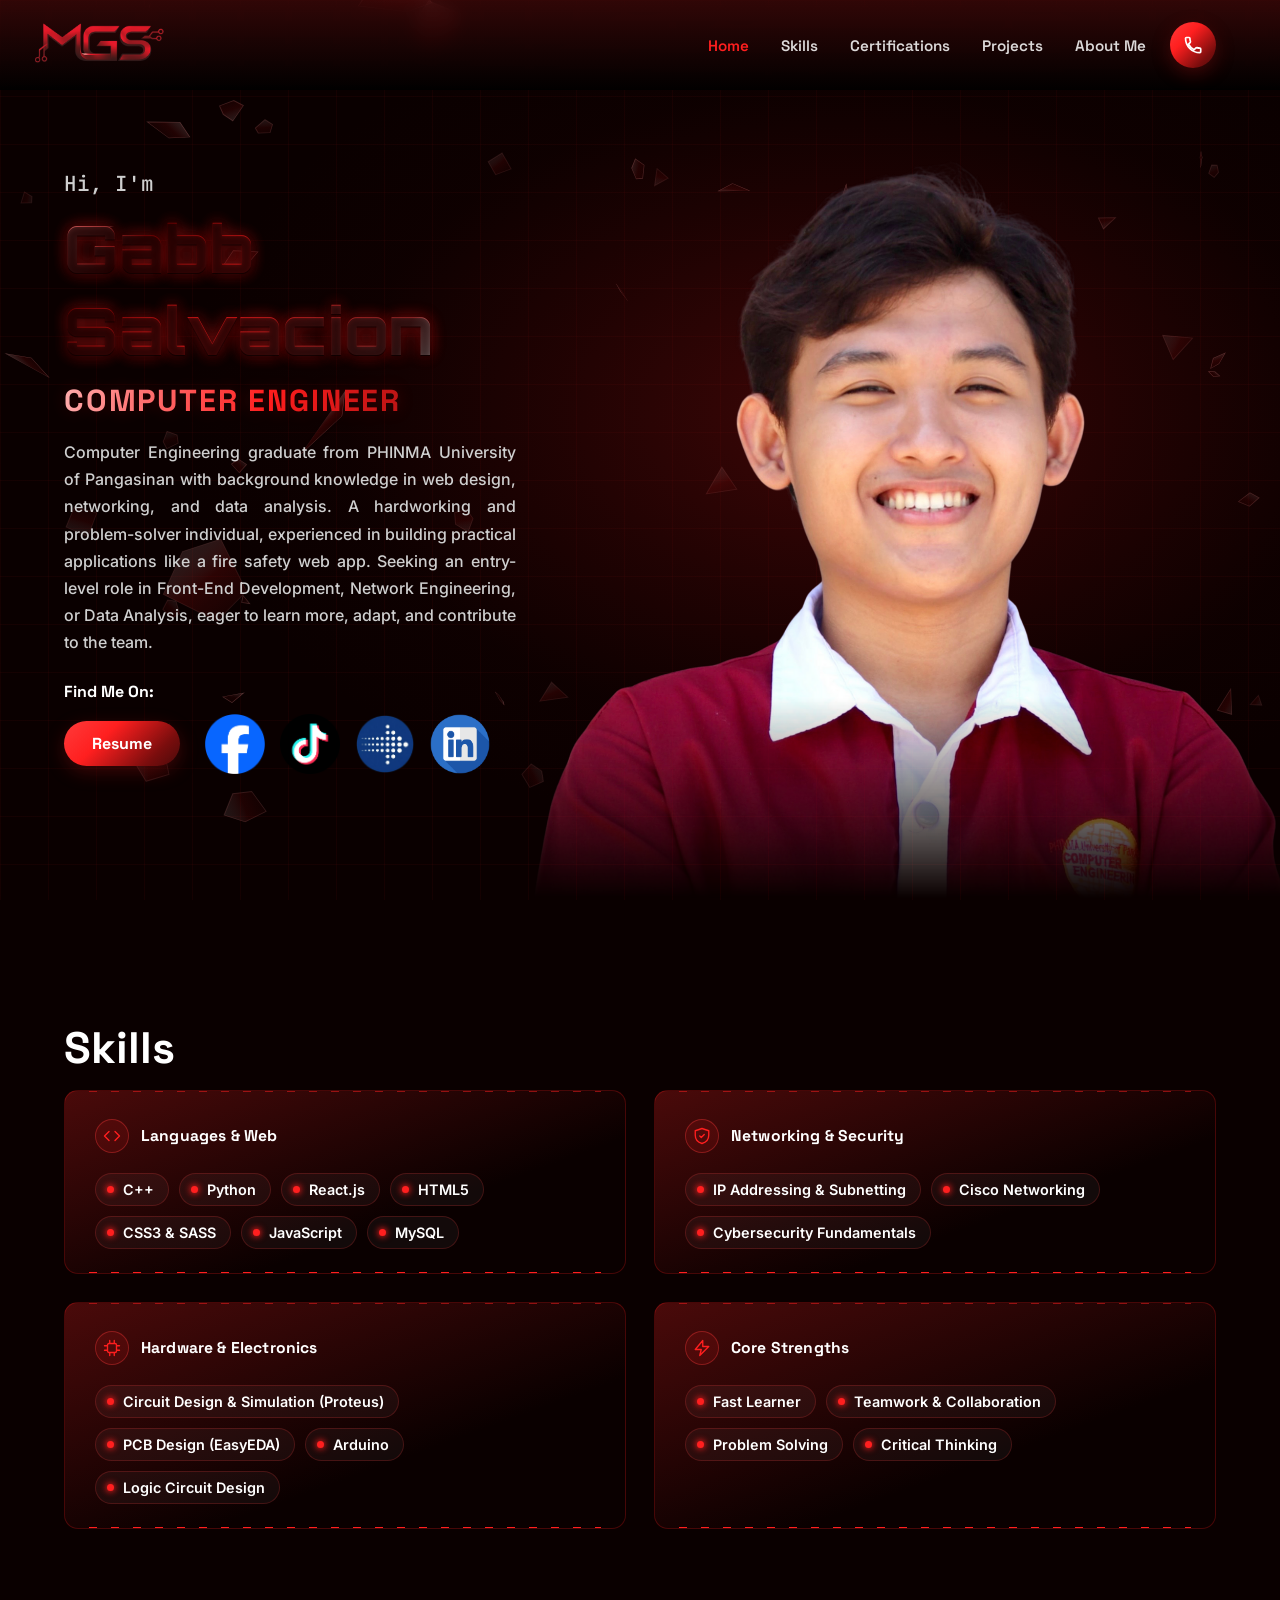
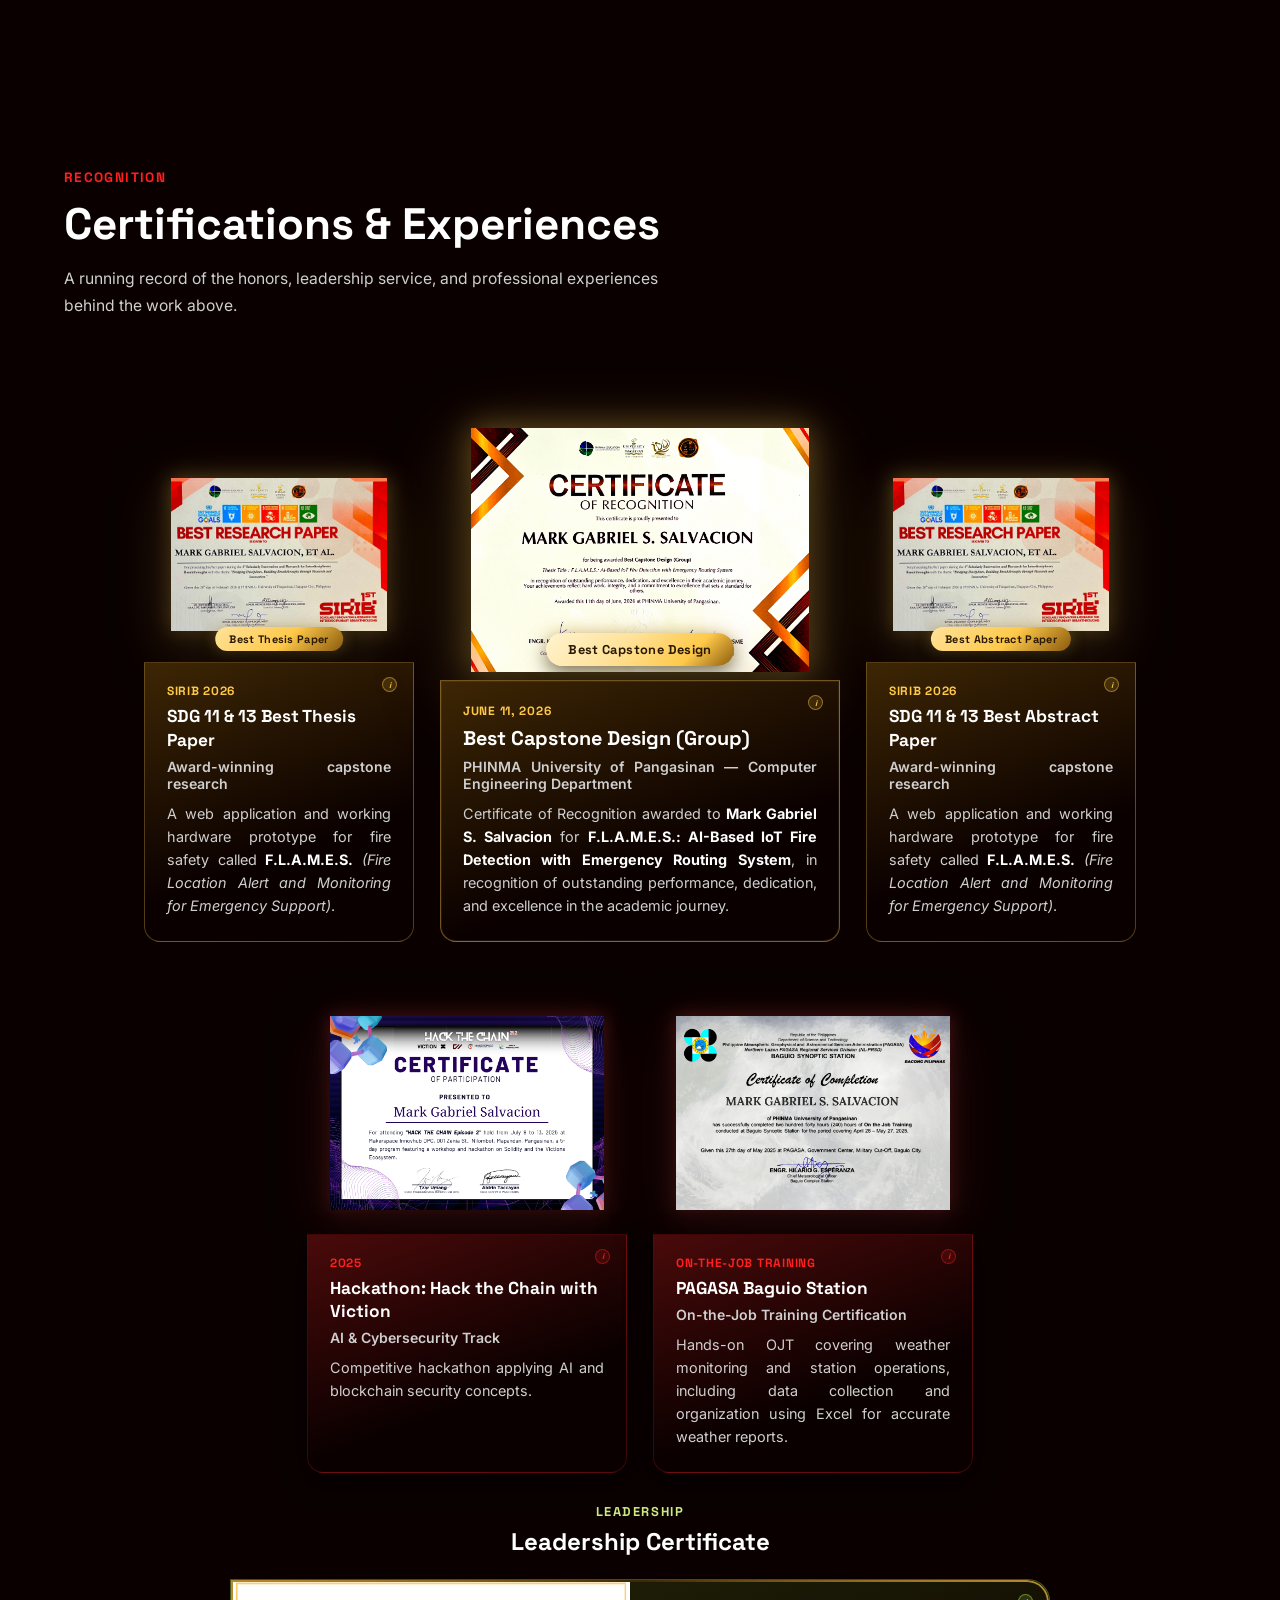
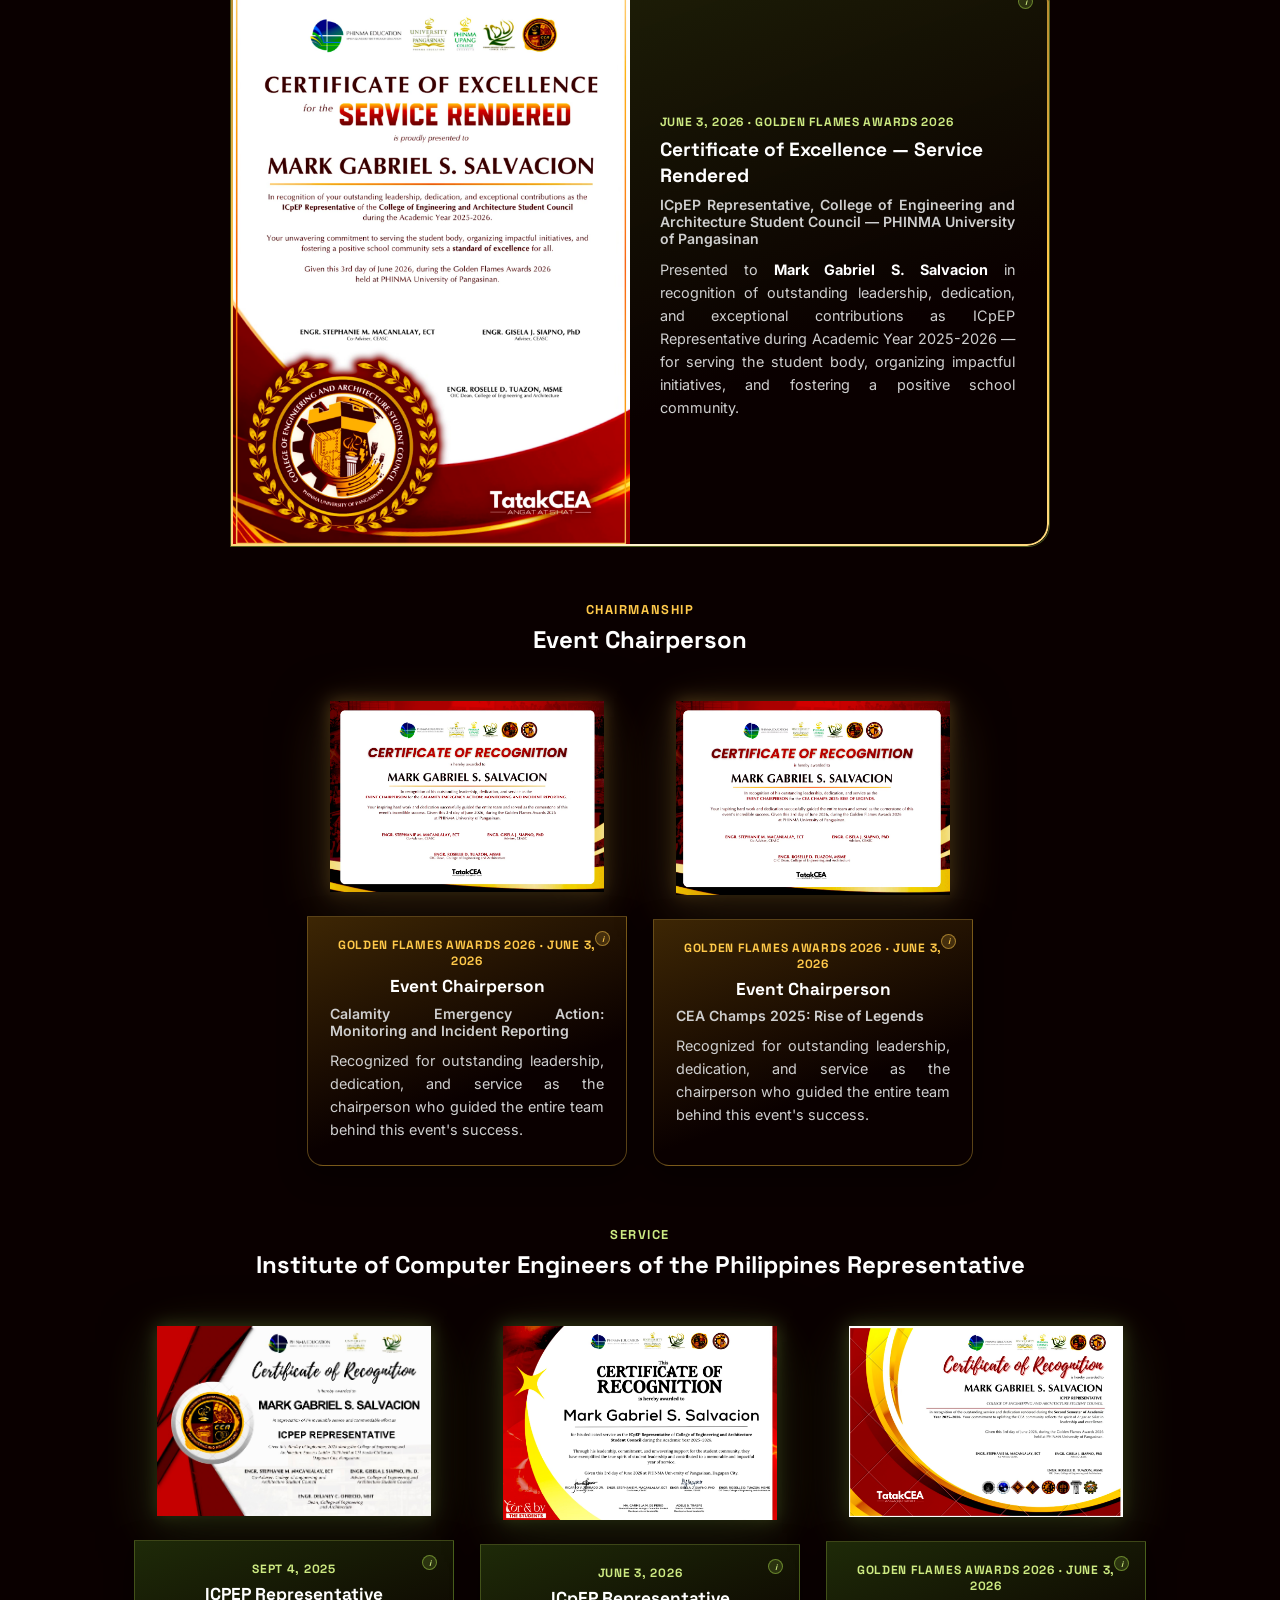
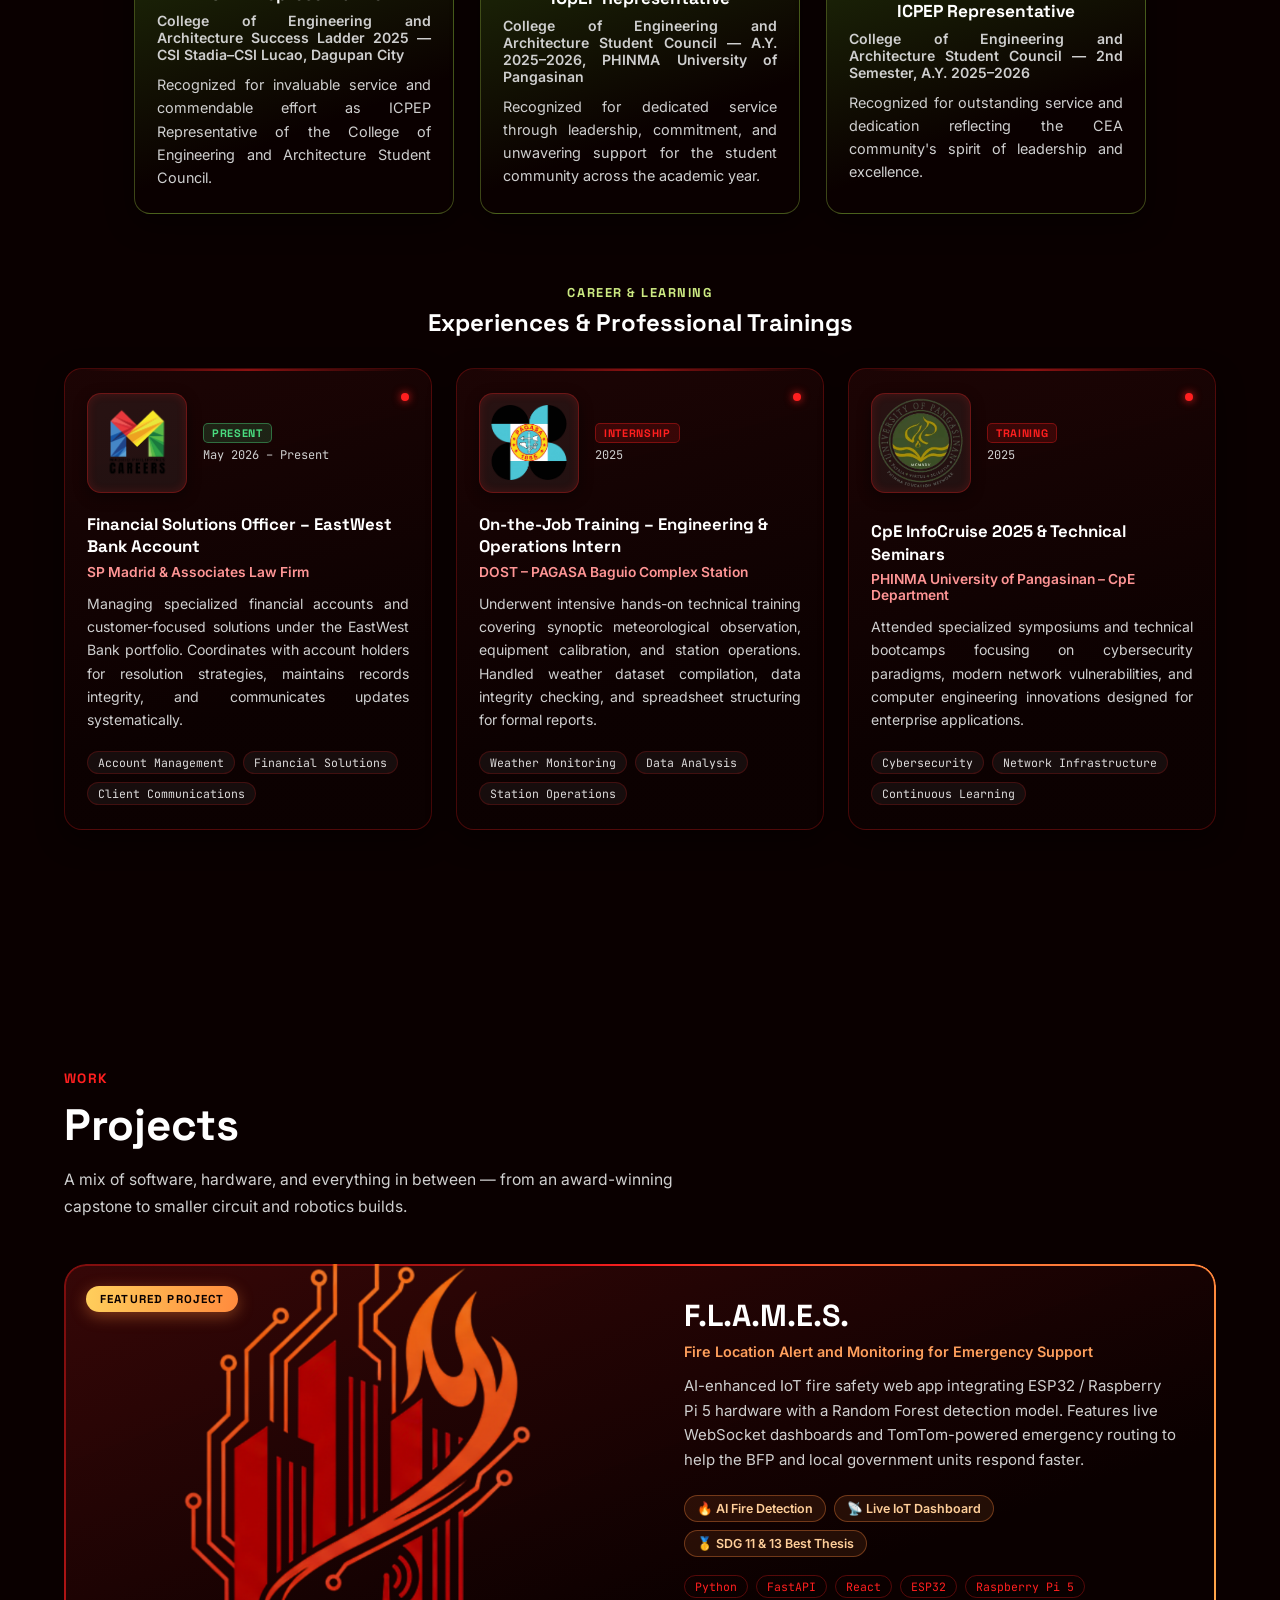
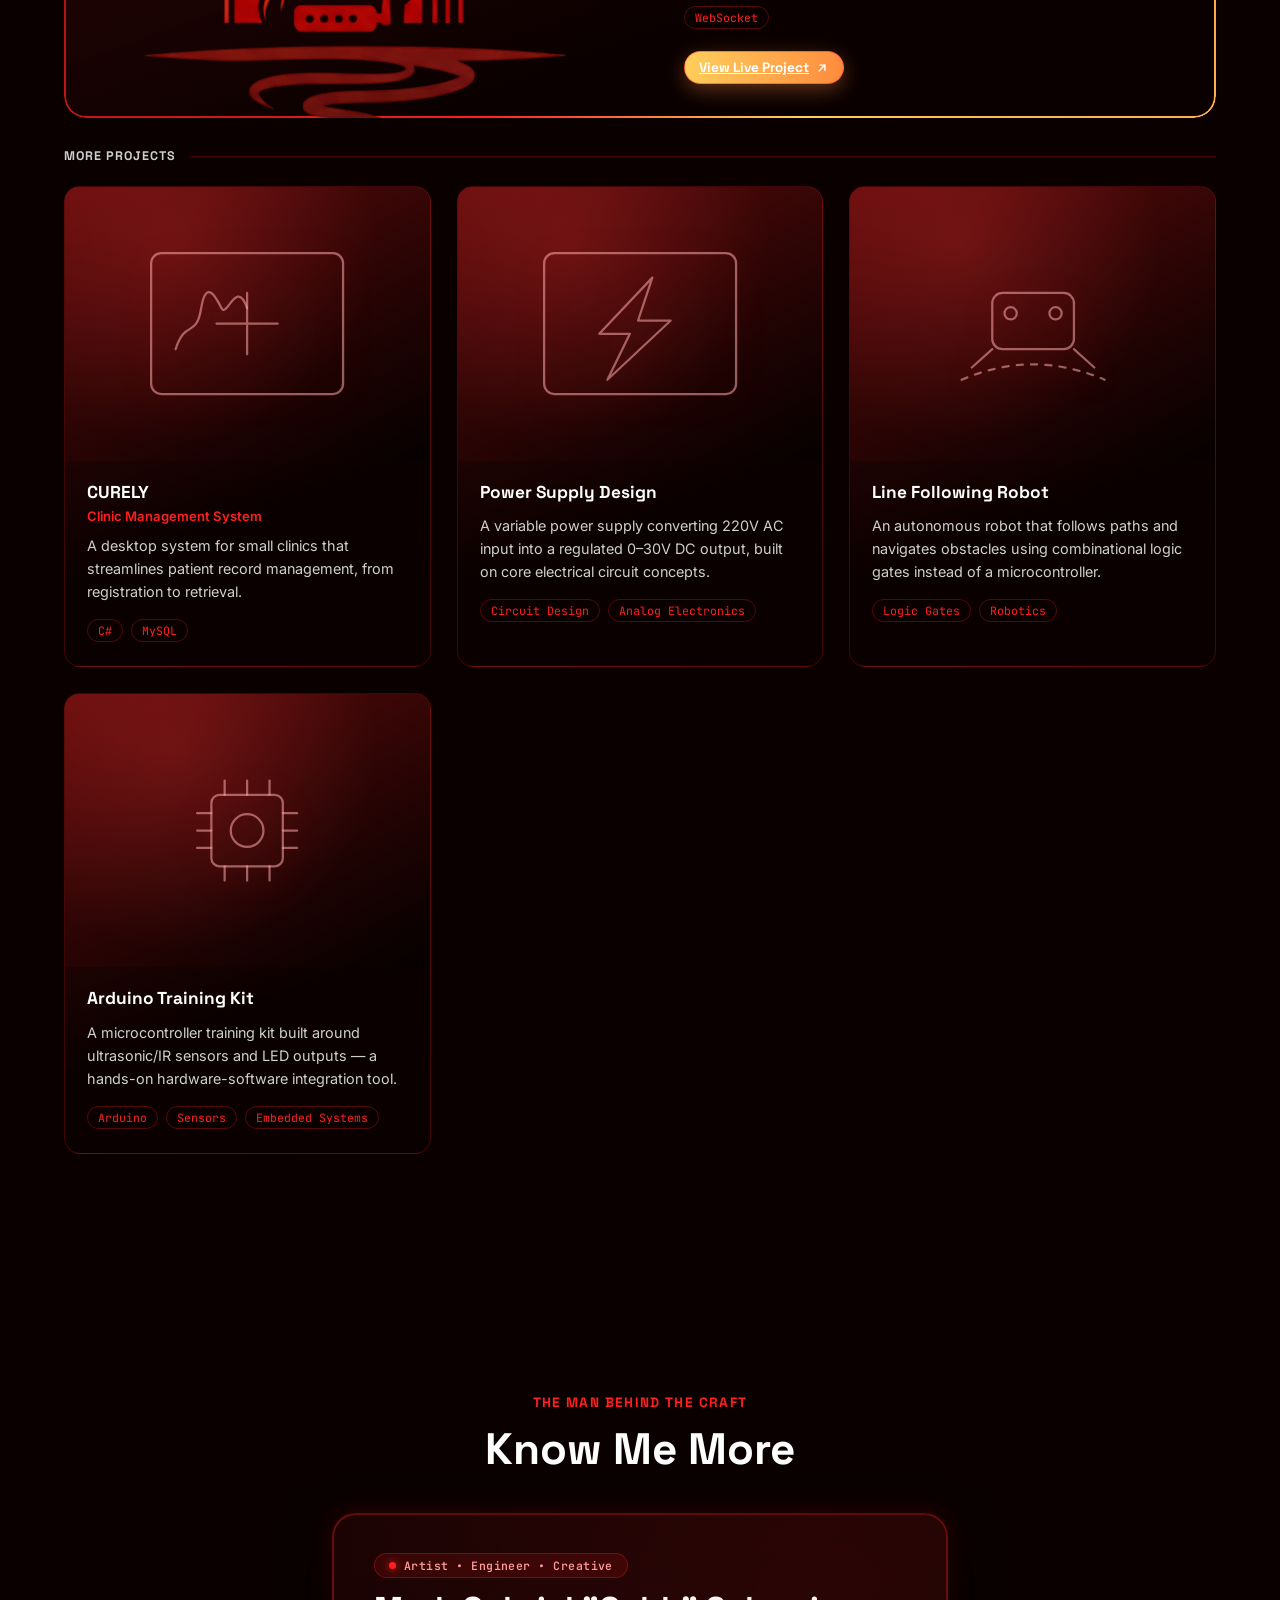
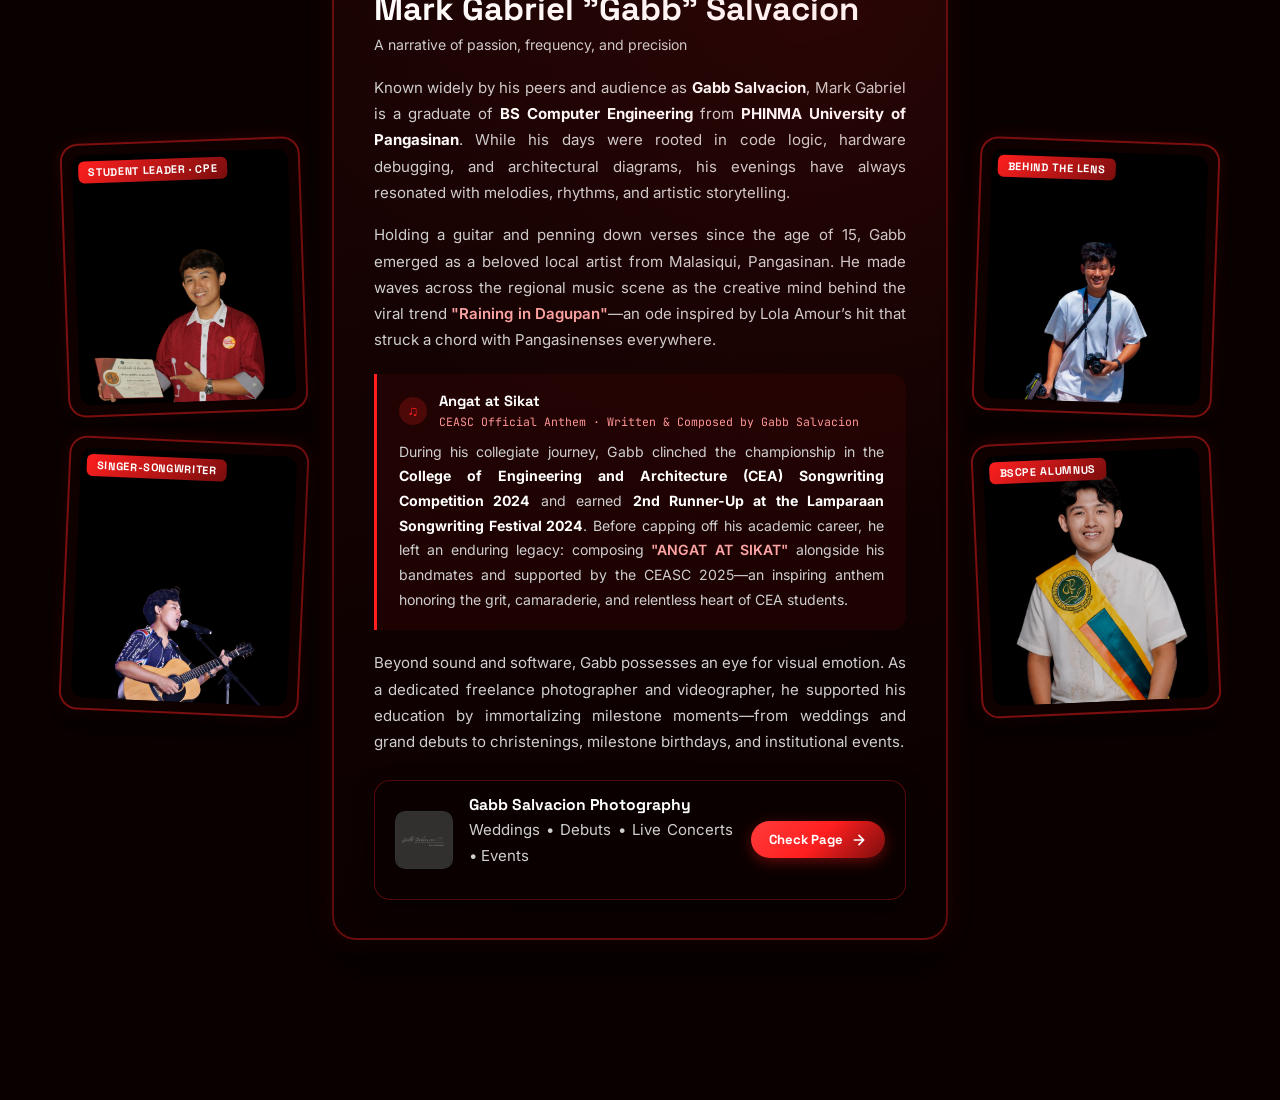
==== commit 67091475: "asd asda" ====
--- a/index.html
+++ b/index.html
@@ -723,7 +723,7 @@
                   <p class="photo-badge-subtitle">Weddings &bull; Debuts &bull; Live Concerts &bull; Events</p>
                 </div>
               </div>
-              <a href="https://www.facebook.com" target="_blank" rel="noopener noreferrer" class="photo-badge-btn" aria-label="Visit Gabb Salvacion Photography Facebook Page">
+              <a href="https://www.facebook.com/profile.php?id=100086357380975" target="_blank" rel="noopener noreferrer" class="photo-badge-btn" aria-label="Visit Gabb Salvacion Photography Facebook Page">
                 <span>Check Page</span>
                 <svg viewBox="0 0 24 24" width="16" height="16" fill="none" stroke="currentColor" stroke-width="2.5" stroke-linecap="round" stroke-linejoin="round" aria-hidden="true"><path d="M5 12h14M12 5l7 7-7 7"/></svg>
               </a>
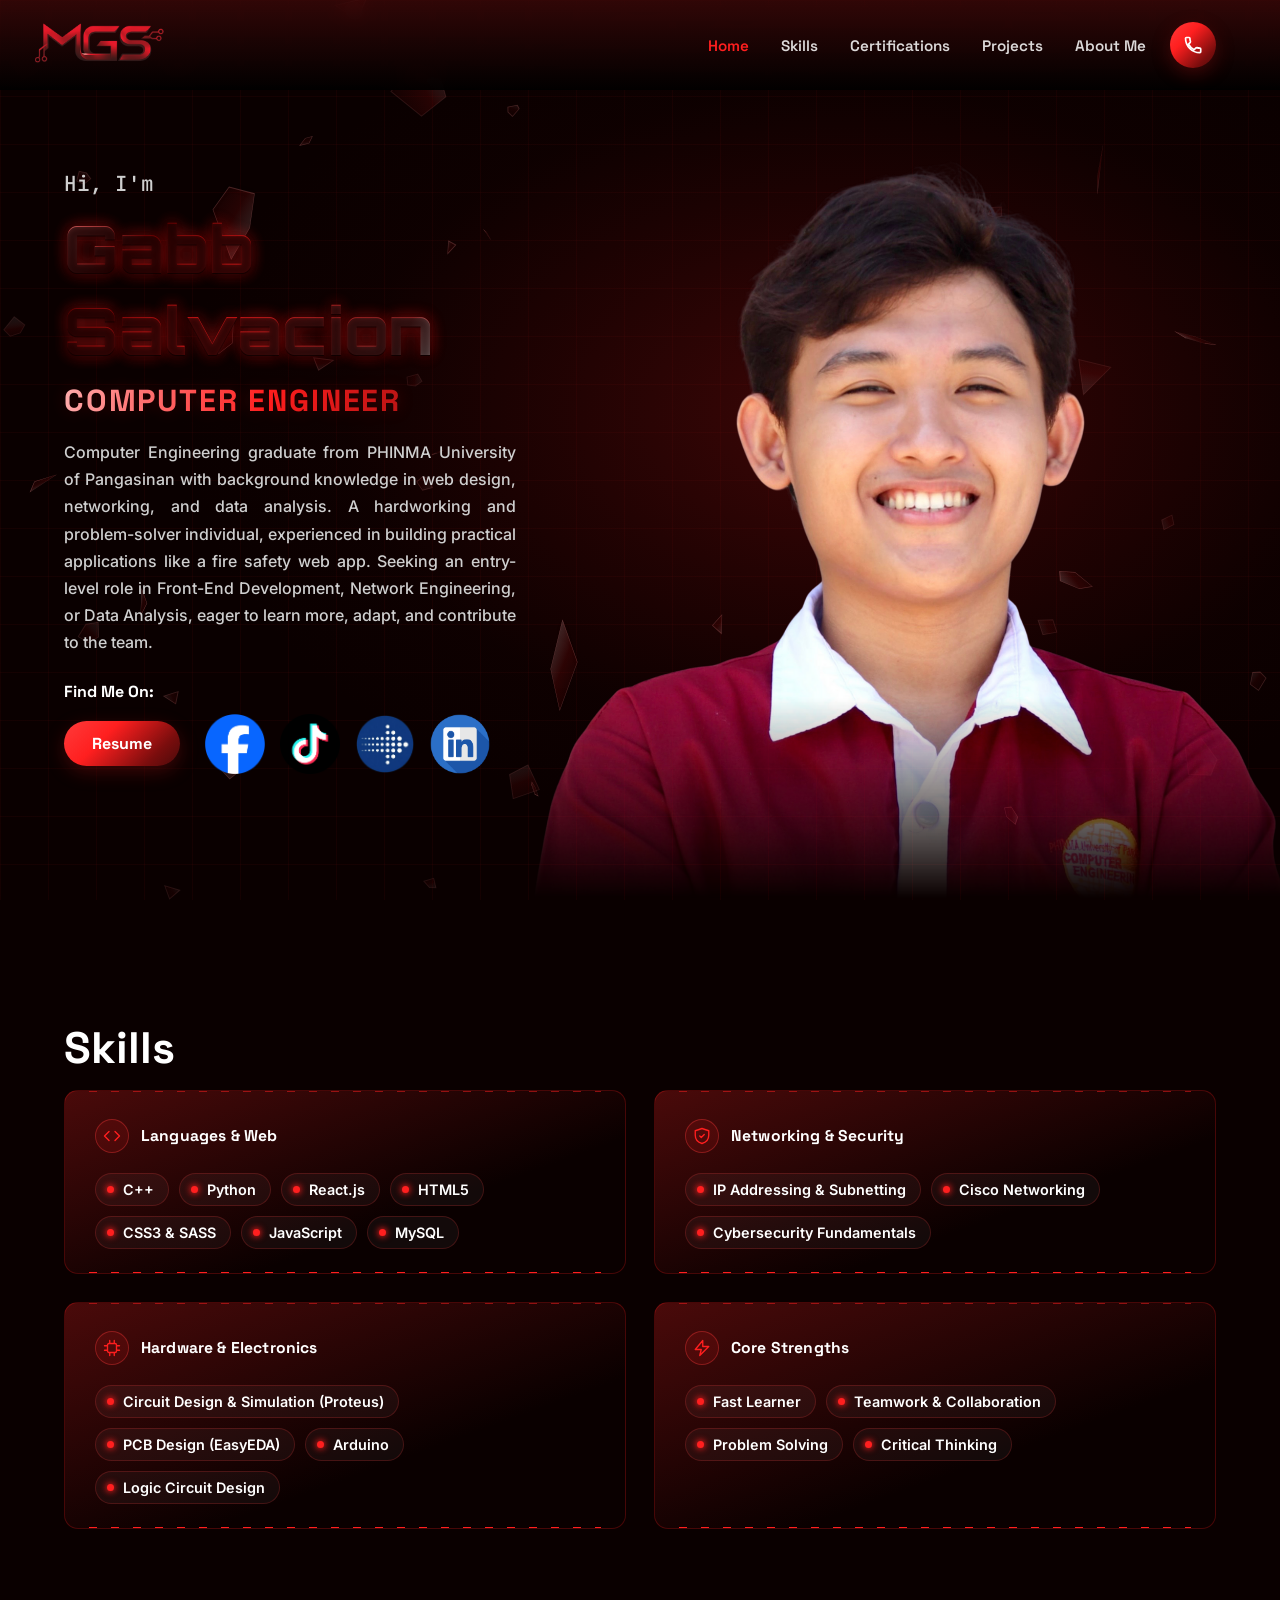
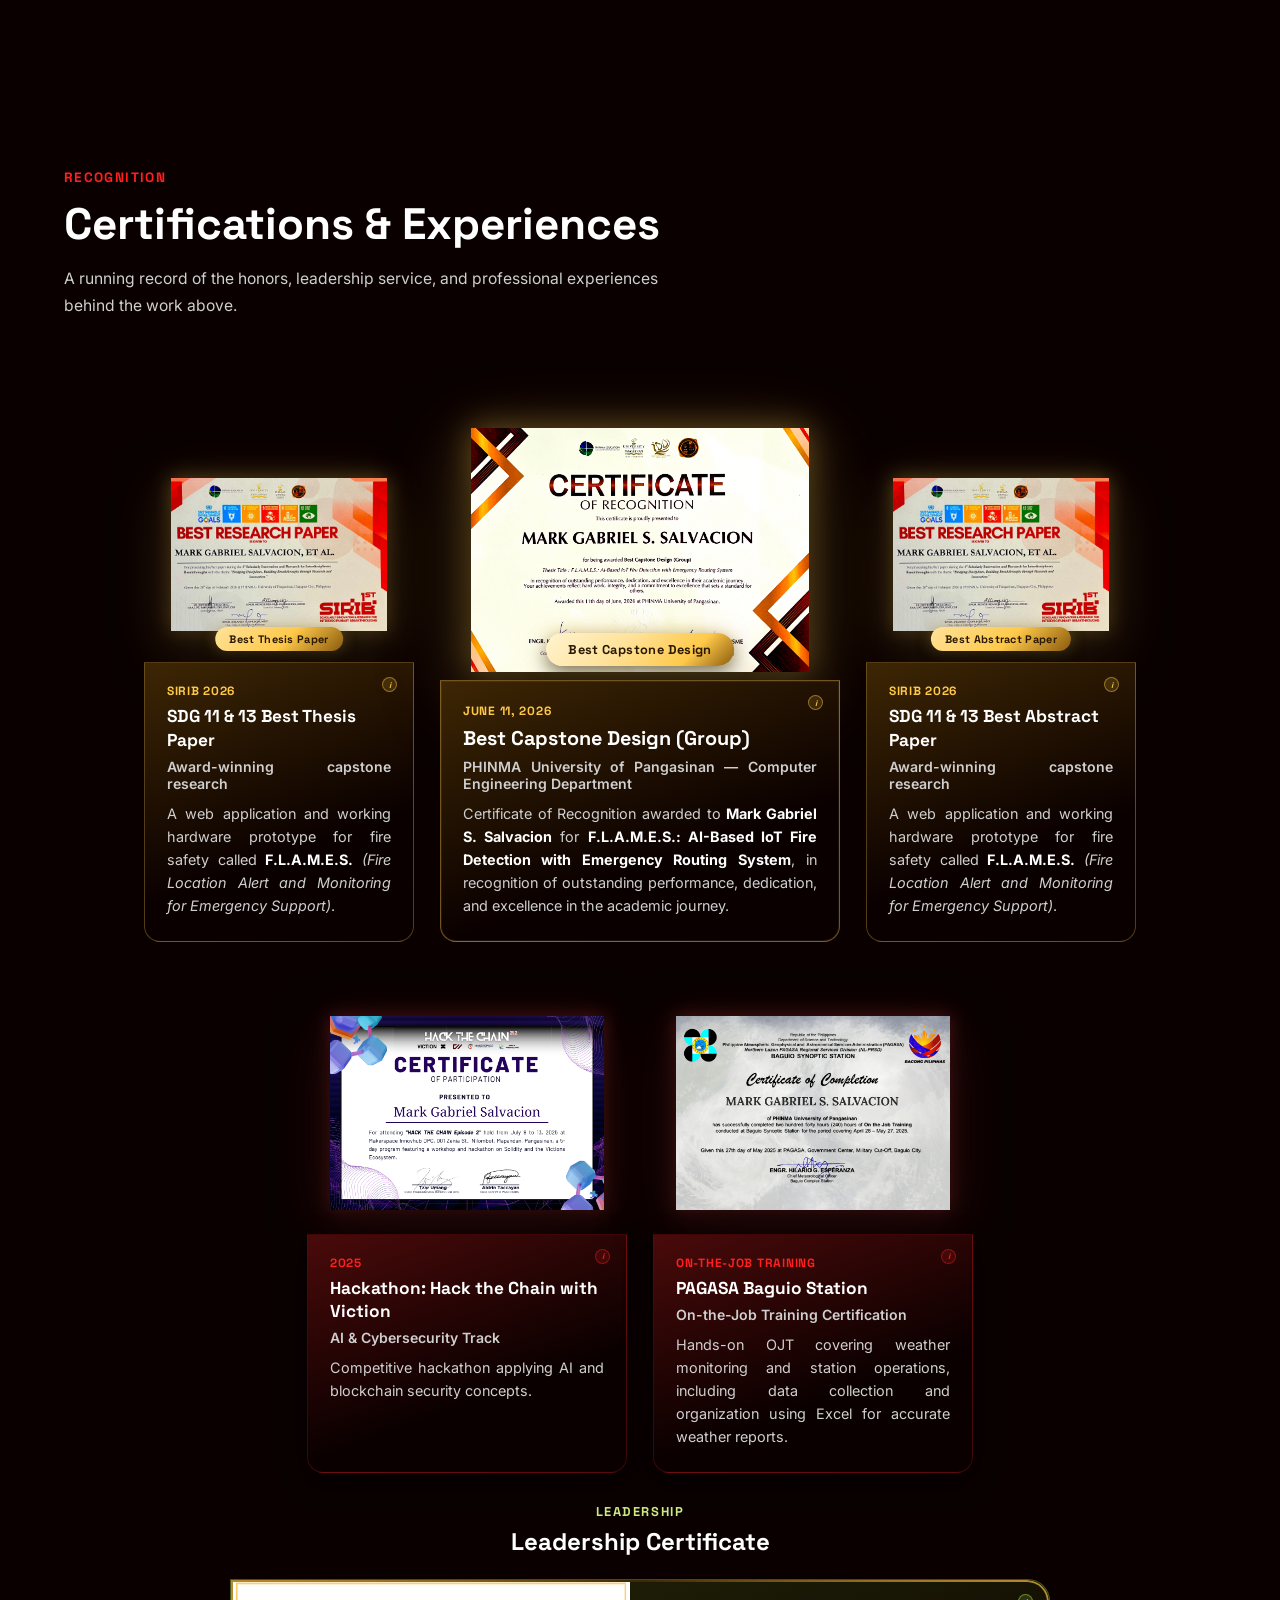
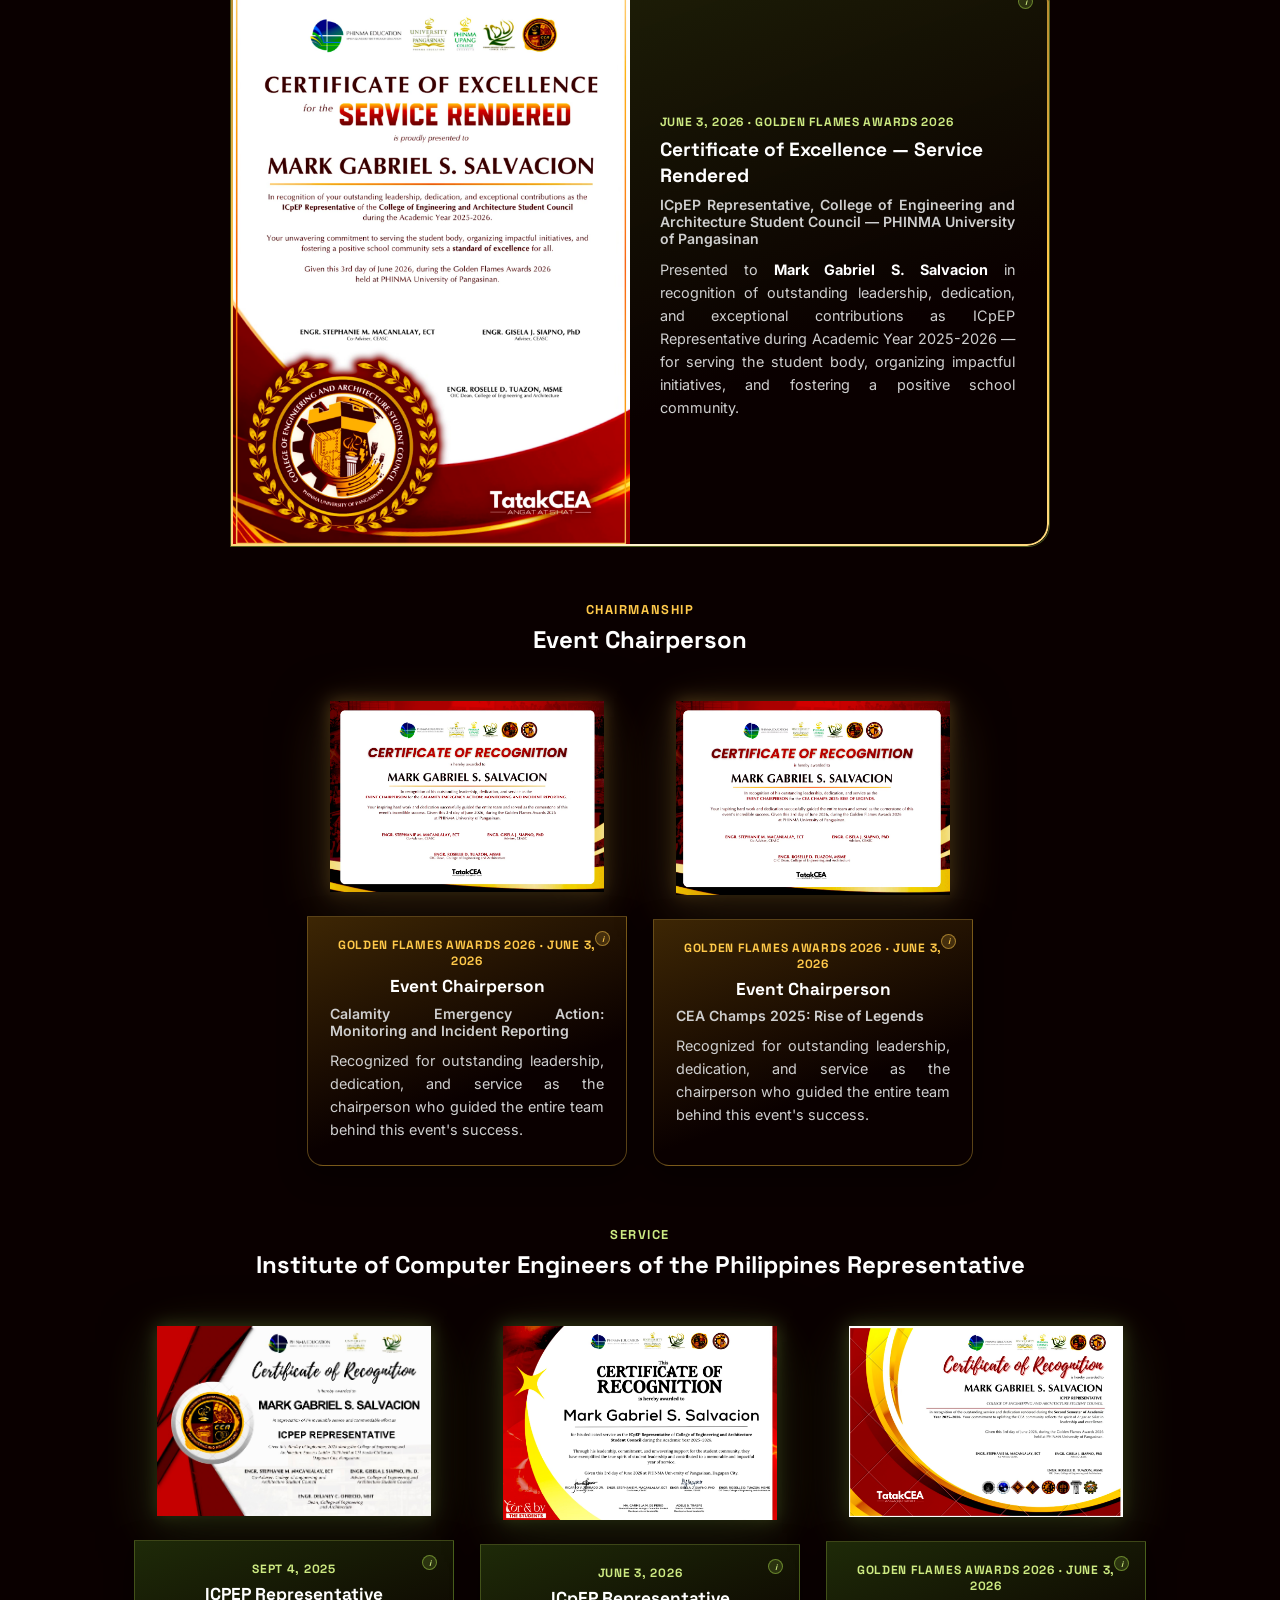
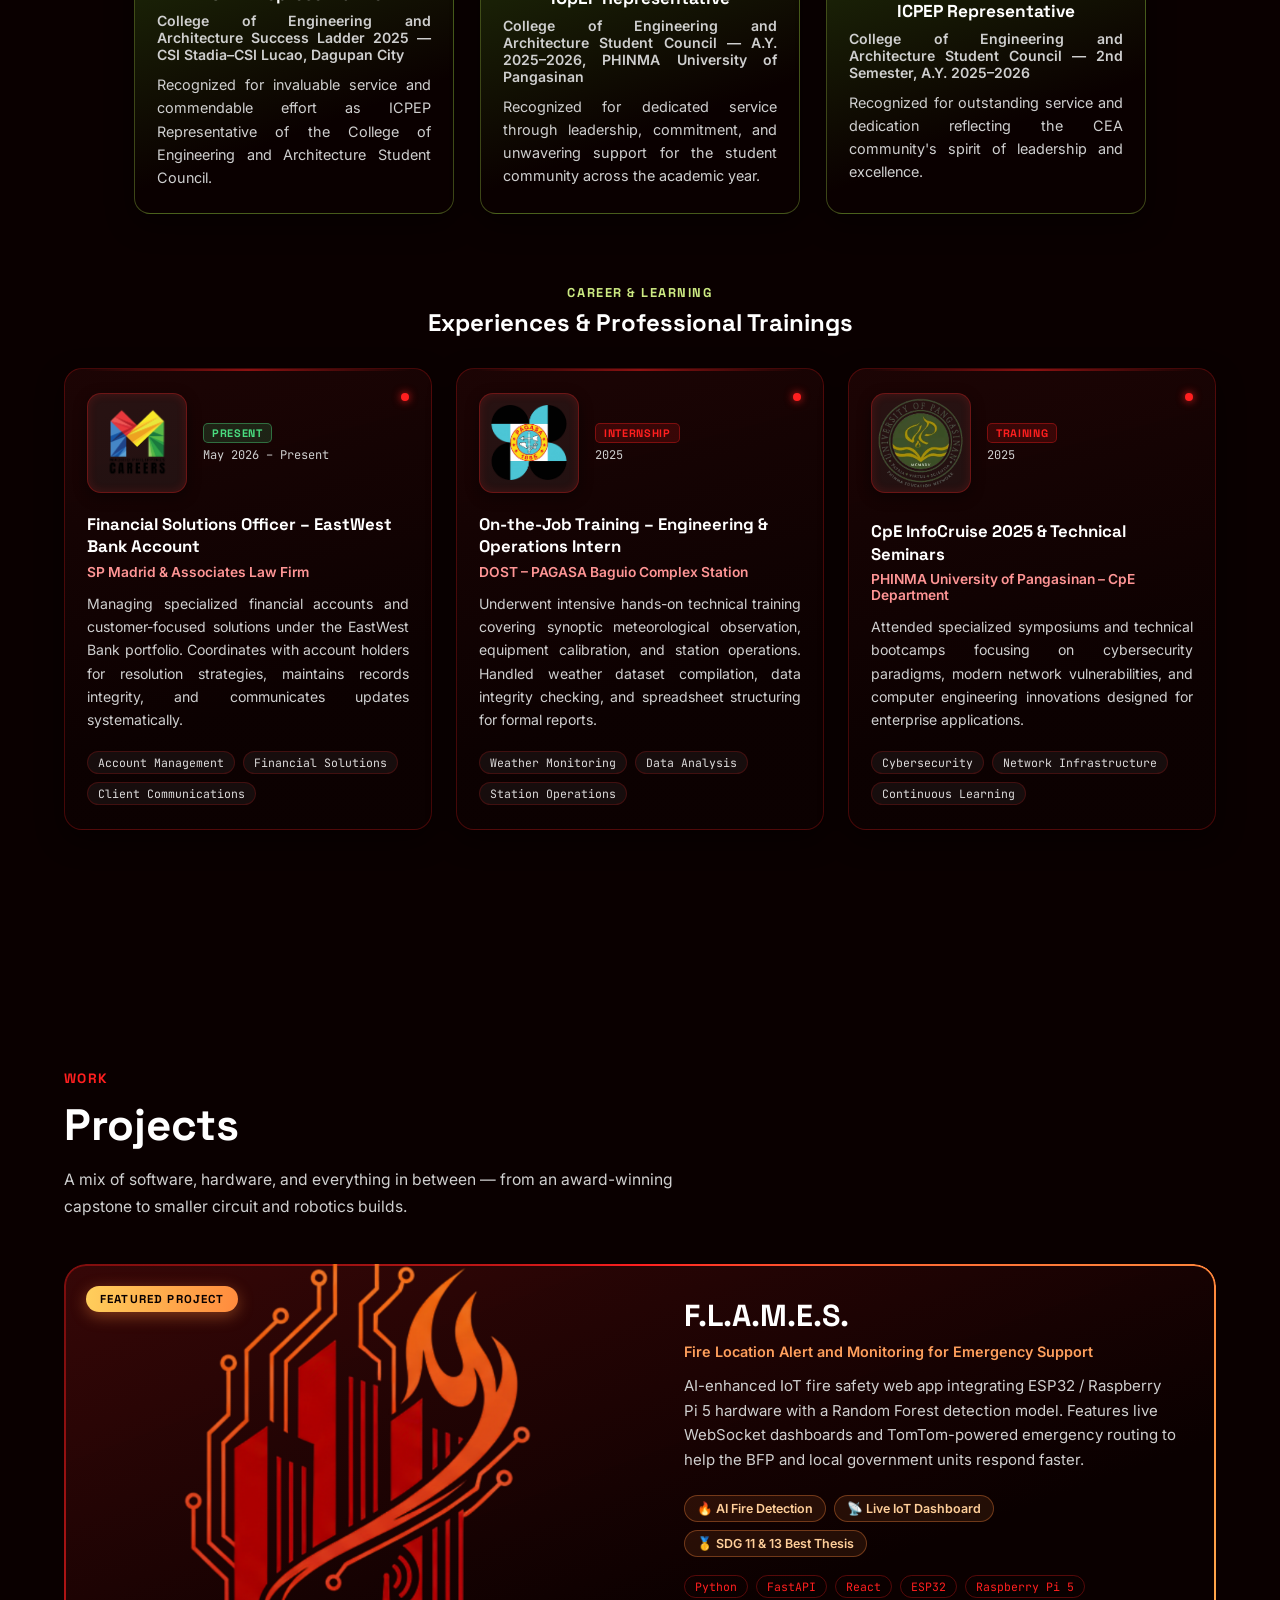
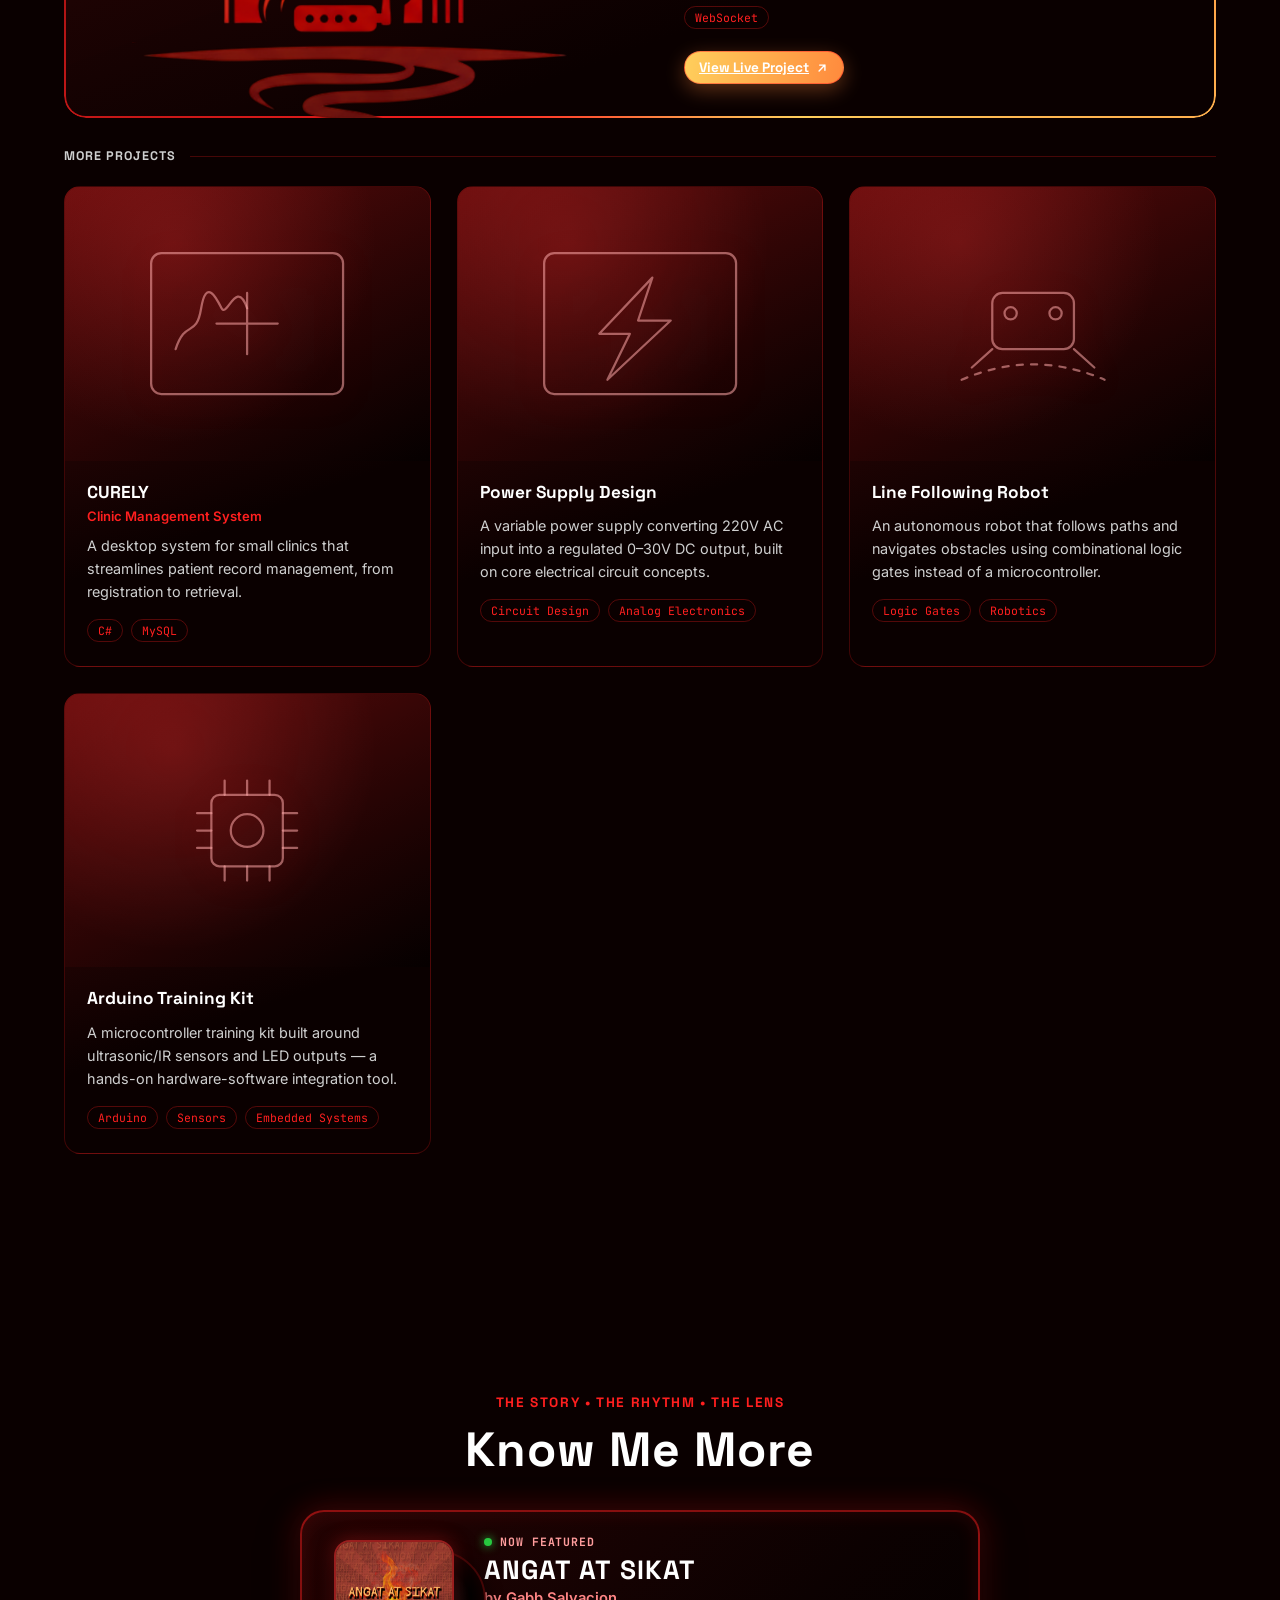
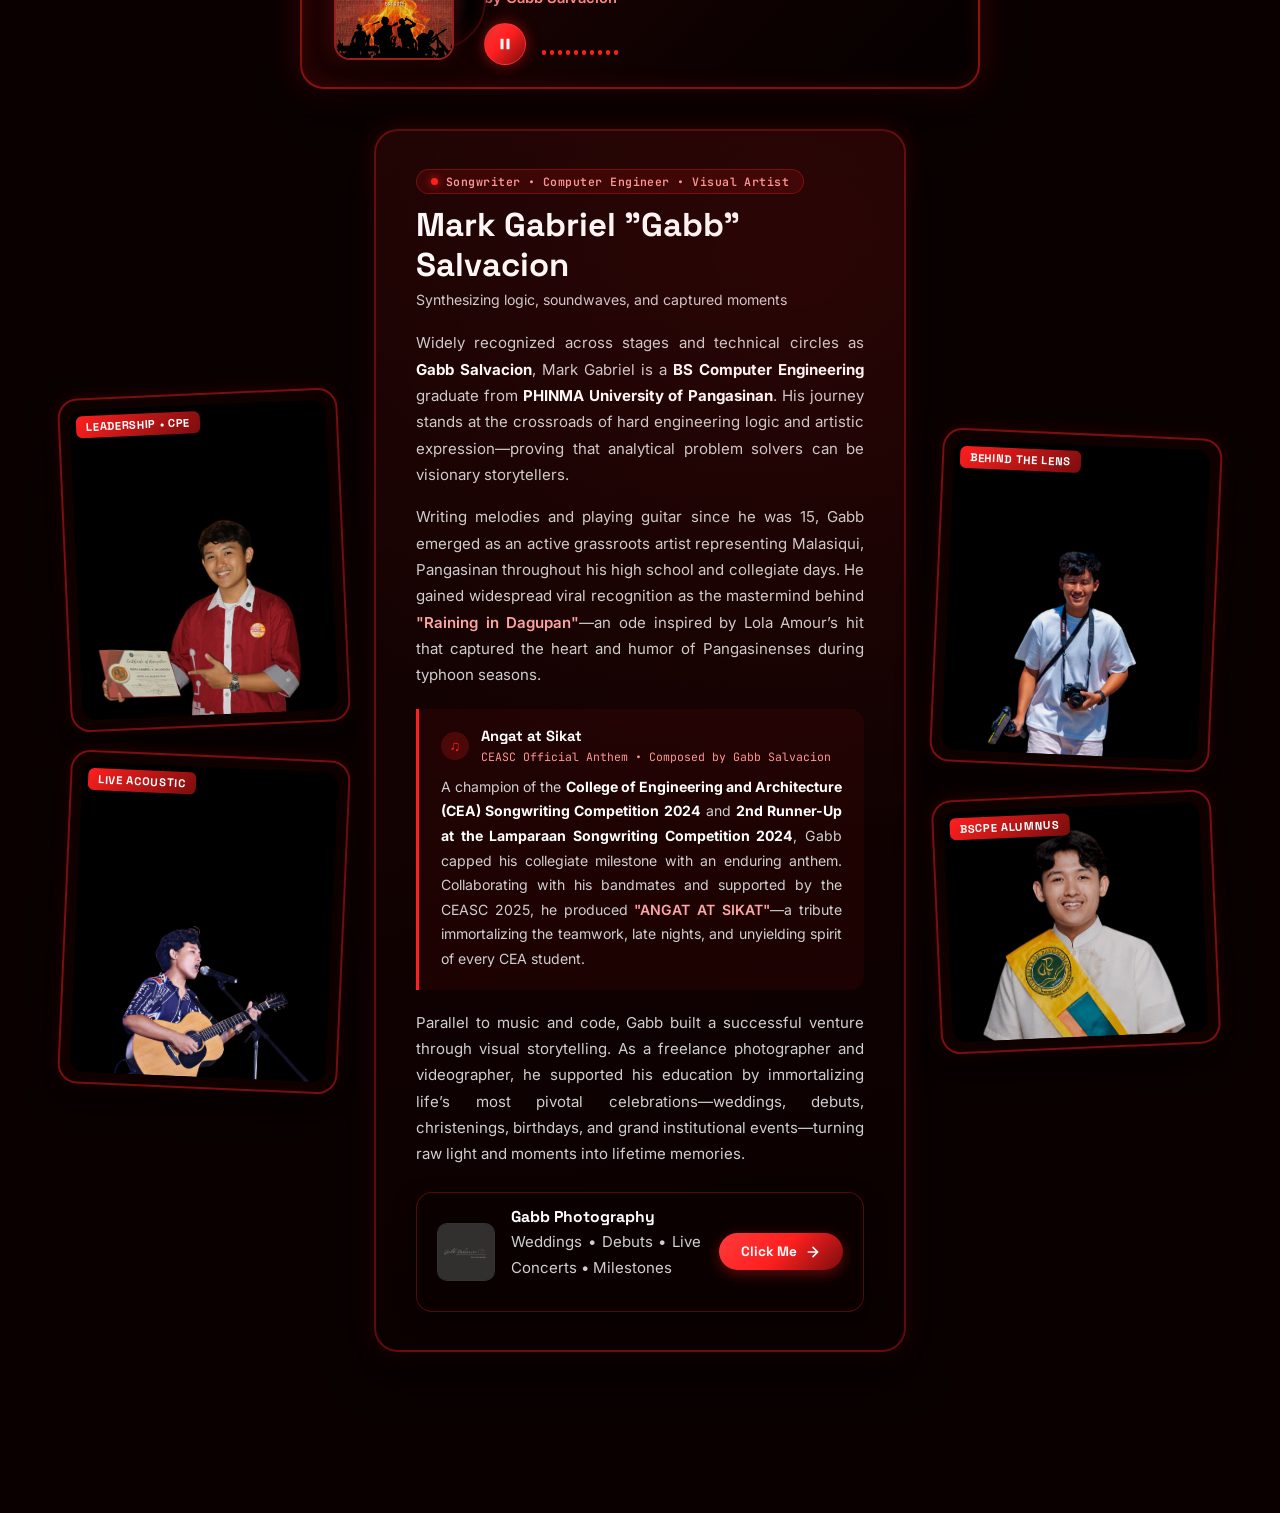
==== commit 4cac8bcc: "asdas dasdasdasd" ====
--- a/index.html
+++ b/index.html
@@ -653,48 +653,85 @@
 
     <div class="aboutme-inner">
 
-      <p class="aboutme-eyebrow">The Man Behind The Craft</p>
+      <p class="aboutme-eyebrow">The Story &bull; The Rhythm &bull; The Lens</p>
       <h2 class="aboutme-title">Know Me More</h2>
 
-      <!-- Comic Book Style Grid Wrapper -->
+      <!-- Centered Highlighted Spotify Track Player Showcase -->
+      <div class="spotify-center-showcase" id="spotifyShowcase">
+        <div class="spotify-highlight-card">
+          <div class="spotify-cover-anchor">
+            <img src="images/MUSIC%20LOGO.png" alt="MUSIC LOGO" class="spotify-album-cover" onerror="this.src='images/MUSIC LOGO.png';">
+            <div class="spotify-vinyl-disc" aria-hidden="true"></div>
+          </div>
+
+          <div class="spotify-player-details">
+            <div class="spotify-status-badge">
+              <span class="spotify-live-led"></span>
+              <span class="spotify-status-txt">Now Featured</span>
+            </div>
+            <h3 class="spotify-track-title">ANGAT AT SIKAT</h3>
+            <p class="spotify-track-by">by Gabb Salvacion</p>
+
+            <div class="spotify-controls-wrap">
+              <button type="button" class="spotify-toggle-btn" id="spotifyToggleBtn" aria-label="Play or Pause Angat at Sikat">
+                <!-- Play Icon -->
+                <svg class="spot-icon spot-icon--play" viewBox="0 0 24 24" width="18" height="18" fill="currentColor">
+                  <path d="M8 5v14l11-7z"/>
+                </svg>
+                <!-- Pause Icon -->
+                <svg class="spot-icon spot-icon--pause" viewBox="0 0 24 24" width="18" height="18" fill="currentColor">
+                  <path d="M6 19h4V5H6v14zm8-14v14h4V5h-4z"/>
+                </svg>
+              </button>
+
+              <!-- Dynamic Animated Audio Visualizer Waves -->
+              <div class="spotify-wave-visualizer" aria-hidden="true">
+                <span></span><span></span><span></span><span></span><span></span><span></span><span></span><span></span><span></span><span></span>
+              </div>
+            </div>
+          </div>
+        </div>
+      </div>
+
+      <!-- Comic Strip Showcase Layout with Enlarged Visual Panels -->
       <div class="comic-about-container">
 
         <!-- Left Comic Column -->
         <aside class="comic-col comic-col--left">
-          <div class="comic-panel comic-panel--student">
-            <span class="comic-tag">Student Leader &middot; CpE</span>
+          <div class="comic-panel comic-panel--student comic-panel--large">
+            <span class="comic-tag">Leadership &bull; CpE</span>
             <div class="comic-img-box">
-              <img src="images/gabbstudent.png" alt="Mark Gabriel Salvacion as Student Leader" class="comic-photo">
-            </div>
-          </div>
-
-          <div class="comic-panel comic-panel--singer">
-            <span class="comic-tag">Singer-Songwriter</span>
+              <img src="images/gabbstudent.png" alt="Mark Gabriel Salvacion - Student Leader" class="comic-photo">
+            </div>
+          </div>
+
+          <div class="comic-panel comic-panel--singer comic-panel--large">
+            <span class="comic-tag">Live Acoustic</span>
             <div class="comic-img-box">
               <img src="images/gabsinger.png" alt="Gabb Salvacion Performing on Stage" class="comic-photo">
             </div>
           </div>
         </aside>
 
-        <!-- Center Comic Story Dispatch (Main Biography) -->
+        <!-- Center Comic Core (Biographical Narrative) -->
         <main class="comic-story-core">
 
           <header class="comic-story-head">
             <div class="comic-status-pill">
               <span class="comic-pulse-dot"></span>
-              <span>Artist &bull; Engineer &bull; Creative</span>
+              <span>Songwriter &bull; Computer Engineer &bull; Visual Artist</span>
             </div>
             <h3 class="comic-story-heading">Mark Gabriel "Gabb" Salvacion</h3>
-            <p class="comic-story-sub">A narrative of passion, frequency, and precision</p>
+            <p class="comic-story-sub">Synthesizing logic, soundwaves, and captured moments</p>
           </header>
 
           <article class="comic-story-body">
             <p>
-              Known widely by his peers and audience as <strong>Gabb Salvacion</strong>, Mark Gabriel is a graduate of <strong>BS Computer Engineering</strong> from <strong>PHINMA University of Pangasinan</strong>. While his days were rooted in code logic, hardware debugging, and architectural diagrams, his evenings have always resonated with melodies, rhythms, and artistic storytelling.
+              Widely recognized across stages and technical circles as <strong>Gabb Salvacion</strong>, Mark Gabriel is a <strong>BS Computer Engineering</strong> graduate from <strong>PHINMA University of Pangasinan</strong>. His journey stands at the crossroads of hard engineering logic and artistic expression—proving that analytical problem solvers can be visionary storytellers.
             </p>
 
             <p>
-              Holding a guitar and penning down verses since the age of 15, Gabb emerged as a beloved local artist from Malasiqui, Pangasinan. He made waves across the regional music scene as the creative mind behind the viral trend <em>"Raining in Dagupan"</em>—an ode inspired by Lola Amour’s hit that struck a chord with Pangasinenses everywhere.
+              Writing melodies and playing guitar since he was 15, Gabb emerged as an active grassroots artist representing Malasiqui, Pangasinan throughout his high school and collegiate days. He gained widespread viral recognition as the mastermind behind <em>"Raining in Dagupan"</em>—an ode inspired by Lola Amour’s hit that captured the heart and humor of Pangasinenses during typhoon seasons.
             </p>
 
             <blockquote class="comic-anthem-quote">
@@ -702,29 +739,29 @@
                 <span class="comic-music-note">&#9835;</span>
                 <div>
                   <strong>Angat at Sikat</strong>
-                  <small>CEASC Official Anthem &middot; Written &amp; Composed by Gabb Salvacion</small>
+                  <small>CEASC Official Anthem &bull; Composed by Gabb Salvacion</small>
                 </div>
               </div>
               <p>
-                During his collegiate journey, Gabb clinched the championship in the <strong>College of Engineering and Architecture (CEA) Songwriting Competition 2024</strong> and earned <strong>2nd Runner-Up at the Lamparaan Songwriting Festival 2024</strong>. Before capping off his academic career, he left an enduring legacy: composing <em>"ANGAT AT SIKAT"</em> alongside his bandmates and supported by the CEASC 2025—an inspiring anthem honoring the grit, camaraderie, and relentless heart of CEA students.
+                A champion of the <strong>College of Engineering and Architecture (CEA) Songwriting Competition 2024</strong> and <strong>2nd Runner-Up at the Lamparaan Songwriting Competition 2024</strong>, Gabb capped his collegiate milestone with an enduring anthem. Collaborating with his bandmates and supported by the CEASC 2025, he produced <em>"ANGAT AT SIKAT"</em>—a tribute immortalizing the teamwork, late nights, and unyielding spirit of every CEA student.
               </p>
             </blockquote>
 
             <p>
-              Beyond sound and software, Gabb possesses an eye for visual emotion. As a dedicated freelance photographer and videographer, he supported his education by immortalizing milestone moments—from weddings and grand debuts to christenings, milestone birthdays, and institutional events.
+              Parallel to music and code, Gabb built a successful venture through visual storytelling. As a freelance photographer and videographer, he supported his education by immortalizing life’s most pivotal celebrations—weddings, debuts, christenings, birthdays, and grand institutional events—turning raw light and moments into lifetime memories.
             </p>
 
             <!-- Gabb Photography Interactive Badge & Link -->
             <div class="photography-showcase-badge">
               <div class="photo-badge-brand">
-                <img src="images/Gabb Photography.png" alt="Gabb Salvacion Photography Signature Logo" class="photo-badge-logo">
+                <img src="images/Gabb%20Photography.png" alt="Gabb Photography Official Signature" class="photo-badge-logo" onerror="this.src='images/Gabb Photography.png';">
                 <div class="photo-badge-info">
-                  <h4 class="photo-badge-title">Gabb Salvacion Photography</h4>
-                  <p class="photo-badge-subtitle">Weddings &bull; Debuts &bull; Live Concerts &bull; Events</p>
+                  <h4 class="photo-badge-title">Gabb Photography</h4>
+                  <p class="photo-badge-subtitle">Weddings &bull; Debuts &bull; Live Concerts &bull; Milestones</p>
                 </div>
               </div>
-              <a href="https://www.facebook.com/profile.php?id=100086357380975" target="_blank" rel="noopener noreferrer" class="photo-badge-btn" aria-label="Visit Gabb Salvacion Photography Facebook Page">
-                <span>Check Page</span>
+              <a href="https://www.facebook.com/profile.php?id=100086357380975" target="_blank" rel="noopener noreferrer" class="photo-badge-btn" aria-label="Visit Gabb Photography on Facebook">
+                <span>Click Me</span>
                 <svg viewBox="0 0 24 24" width="16" height="16" fill="none" stroke="currentColor" stroke-width="2.5" stroke-linecap="round" stroke-linejoin="round" aria-hidden="true"><path d="M5 12h14M12 5l7 7-7 7"/></svg>
               </a>
             </div>
@@ -734,10 +771,10 @@
 
         <!-- Right Comic Column -->
         <aside class="comic-col comic-col--right">
-          <div class="comic-panel comic-panel--photographer">
+          <div class="comic-panel comic-panel--photographer comic-panel--large">
             <span class="comic-tag">Behind The Lens</span>
             <div class="comic-img-box">
-              <img src="images/gabbphotographer.png" alt="Gabb Salvacion with his Camera Gear" class="comic-photo">
+              <img src="images/gabbphotographer.png" alt="Gabb Salvacion with Camera Gear" class="comic-photo">
             </div>
           </div>
 
@@ -755,7 +792,7 @@
 
   </section>
 
-  <!-- Hidden Audio Trigger for About Me (Autoplays on view) -->
+  <!-- Autoplay Audio Background when in Know Me More -->
   <audio id="bgAudio" loop preload="auto">
     <source src="music/CEASC Angat at Sikat.mp3" type="audio/mpeg">
   </audio>
--- a/static/front page.css
+++ b/static/front page.css
@@ -2098,26 +2098,244 @@
 .aboutme-inner {
   position: relative;
   z-index: 1;
-  max-width: 1240px;
+  max-width: 1300px;
   margin: 0 auto;
 }
 .aboutme-eyebrow {
   font-family: "Space Grotesk", sans-serif;
   font-size: 0.85rem;
   font-weight: 700;
-  letter-spacing: 0.1em;
+  letter-spacing: 0.12em;
   text-transform: uppercase;
   color: var(--red);
-  margin-bottom: 10px;
+  margin-bottom: 8px;
   text-align: center;
 }
 .aboutme-title {
   font-family: "Space Grotesk", sans-serif;
-  font-size: clamp(1.7rem, 1.3rem + 2vw, 2.75rem);
+  font-size: clamp(1.9rem, 1.4rem + 2.2vw, 3rem);
   font-weight: 800;
   color: var(--white);
-  margin-bottom: 36px;
+  margin-bottom: 30px;
   text-align: center;
+  letter-spacing: 0.02em;
+}
+
+/* =========================================================
+   CENTER HIGHLIGHTED SPOTIFY ANTHEM PLAYER
+========================================================= */
+.spotify-center-showcase {
+  display: flex;
+  justify-content: center;
+  margin-bottom: 40px;
+  perspective: 1200px;
+}
+
+.spotify-highlight-card {
+  position: relative;
+  display: flex;
+  align-items: center;
+  gap: 30px;
+  width: 100%;
+  max-width: 680px;
+  padding: 22px 32px;
+  background: linear-gradient(135deg, rgba(38, 4, 4, 0.94) 0%, rgba(12, 1, 1, 0.98) 70%, rgba(5, 0, 0, 1) 100%);
+  border: 2px solid rgba(255, 31, 31, 0.5);
+  border-radius: 24px;
+  box-shadow: 0 16px 40px rgba(0, 0, 0, 0.75), 0 0 32px rgba(255, 31, 31, 0.3), inset 0 0 20px rgba(255, 31, 31, 0.12);
+  backdrop-filter: blur(14px);
+  -webkit-backdrop-filter: blur(14px);
+  transition: border-color 0.3s ease, box-shadow 0.3s ease, transform 0.3s ease;
+  overflow: visible;
+}
+
+.spotify-highlight-card:hover {
+  border-color: rgba(255, 75, 75, 0.85);
+  box-shadow: 0 20px 50px rgba(0, 0, 0, 0.85), 0 0 44px rgba(255, 31, 31, 0.45);
+  transform: translateY(-3px);
+}
+
+.spotify-cover-anchor {
+  position: relative;
+  width: 120px;
+  height: 120px;
+  flex-shrink: 0;
+}
+
+.spotify-album-cover {
+  position: relative;
+  z-index: 3;
+  width: 100%;
+  height: 100%;
+  object-fit: cover;
+  border-radius: 16px;
+  border: 2px solid rgba(255, 50, 50, 0.6);
+  box-shadow: 0 10px 26px rgba(0, 0, 0, 0.8), 0 0 18px rgba(255, 31, 31, 0.4);
+  background: #000;
+  transition: transform 0.3s ease;
+}
+
+.spotify-highlight-card:hover .spotify-album-cover {
+  transform: scale(1.02);
+}
+
+.spotify-vinyl-disc {
+  position: absolute;
+  top: 10px;
+  right: -20px;
+  width: 100px;
+  height: 100px;
+  border-radius: 50%;
+  background: radial-gradient(circle, #2a0000 18%, #111 20%, #000 50%, #1a0202 85%, #0a0a0a 100%);
+  border: 2px solid #4a0808;
+  box-shadow: 0 6px 18px rgba(0, 0, 0, 0.75);
+  z-index: 1;
+  opacity: 0.9;
+  transition: right 0.4s ease;
+}
+
+.spotify-highlight-card.is-playing .spotify-vinyl-disc {
+  animation: vinylSpin 3.6s linear infinite;
+  right: -32px;
+}
+
+@keyframes vinylSpin {
+  from { transform: rotate(0deg); }
+  to { transform: rotate(360deg); }
+}
+
+.spotify-player-details {
+  flex: 1;
+  display: flex;
+  flex-direction: column;
+  gap: 4px;
+}
+
+.spotify-status-badge {
+  display: inline-flex;
+  align-items: center;
+  gap: 8px;
+  margin-bottom: 2px;
+}
+
+.spotify-live-led {
+  width: 8px;
+  height: 8px;
+  border-radius: 50%;
+  background: #27c93f;
+  box-shadow: 0 0 10px #27c93f;
+  animation: pulseGreen 1.8s ease-in-out infinite;
+}
+
+@keyframes pulseGreen {
+  0%, 100% { opacity: 0.6; transform: scale(0.9); }
+  50% { opacity: 1; transform: scale(1.25); }
+}
+
+.spotify-status-txt {
+  font-family: "JetBrains Mono", monospace;
+  font-size: 0.72rem;
+  letter-spacing: 0.08em;
+  color: #ff9d9d;
+  text-transform: uppercase;
+  font-weight: 700;
+}
+
+.spotify-track-title {
+  font-family: "Space Grotesk", sans-serif;
+  font-size: clamp(1.25rem, 1rem + 1vw, 1.65rem);
+  font-weight: 800;
+  letter-spacing: 0.04em;
+  color: var(--white);
+  line-height: 1.15;
+}
+
+.spotify-track-by {
+  font-family: "Inter", sans-serif;
+  font-size: 0.92rem;
+  font-weight: 600;
+  color: #ff8585;
+  margin-bottom: 8px;
+}
+
+.spotify-controls-wrap {
+  display: flex;
+  align-items: center;
+  gap: 16px;
+  margin-top: 4px;
+}
+
+.spotify-toggle-btn {
+  width: 42px;
+  height: 42px;
+  border-radius: 50%;
+  border: 1px solid rgba(255, 60, 60, 0.7);
+  background: linear-gradient(135deg, #ff3b3b 0%, var(--red) 45%, var(--red-dark) 100%);
+  color: var(--white);
+  display: flex;
+  align-items: center;
+  justify-content: center;
+  cursor: pointer;
+  box-shadow: 0 0 14px rgba(255, 31, 31, 0.5);
+  transition: transform 0.2s ease, box-shadow 0.2s ease;
+  flex-shrink: 0;
+}
+
+.spotify-toggle-btn:hover {
+  transform: scale(1.1);
+  box-shadow: 0 0 20px rgba(255, 31, 31, 0.85);
+}
+
+.spot-icon--play {
+  display: block;
+  margin-left: 2px;
+}
+.spot-icon--pause {
+  display: none;
+}
+
+.spotify-highlight-card.is-playing .spot-icon--play {
+  display: none;
+}
+.spotify-highlight-card.is-playing .spot-icon--pause {
+  display: block;
+}
+
+/* Audio Visualizer Waves */
+.spotify-wave-visualizer {
+  display: flex;
+  align-items: flex-end;
+  gap: 4px;
+  height: 22px;
+  flex: 1;
+}
+
+.spotify-wave-visualizer span {
+  width: 4px;
+  height: 5px;
+  background: var(--red);
+  border-radius: 3px;
+  transition: height 0.2s ease;
+}
+
+.spotify-highlight-card.is-playing .spotify-wave-visualizer span {
+  animation: eqWave 1.1s ease-in-out infinite alternate;
+}
+
+.spotify-wave-visualizer span:nth-child(1) { animation-delay: 0.1s; }
+.spotify-wave-visualizer span:nth-child(2) { animation-delay: 0.35s; }
+.spotify-wave-visualizer span:nth-child(3) { animation-delay: 0.18s; }
+.spotify-wave-visualizer span:nth-child(4) { animation-delay: 0.45s; }
+.spotify-wave-visualizer span:nth-child(5) { animation-delay: 0.25s; }
+.spotify-wave-visualizer span:nth-child(6) { animation-delay: 0.5s; }
+.spotify-wave-visualizer span:nth-child(7) { animation-delay: 0.15s; }
+.spotify-wave-visualizer span:nth-child(8) { animation-delay: 0.38s; }
+.spotify-wave-visualizer span:nth-child(9) { animation-delay: 0.2s; }
+.spotify-wave-visualizer span:nth-child(10) { animation-delay: 0.48s; }
+
+@keyframes eqWave {
+  0% { height: 4px; }
+  100% { height: 22px; }
 }
 
 /* =========================================================
@@ -2125,8 +2343,8 @@
 ========================================================= */
 .comic-about-container {
   display: grid;
-  grid-template-columns: 240px 1fr 240px;
-  gap: 28px;
+  grid-template-columns: 280px 1fr 280px;
+  gap: 30px;
   align-items: center;
   position: relative;
 }
@@ -2135,40 +2353,53 @@
 .comic-col {
   display: flex;
   flex-direction: column;
-  gap: 26px;
+  gap: 28px;
   perspective: 1000px;
 }
 
-/* Comic Panel Containers */
+/* Comic Panel Containers with Floating Animation */
 .comic-panel {
   position: relative;
   background: rgba(18, 2, 2, 0.85);
   border: 2px solid rgba(255, 31, 31, 0.45);
-  border-radius: 18px;
+  border-radius: 20px;
   padding: 10px;
-  box-shadow: 0 12px 28px rgba(0, 0, 0, 0.65), 0 0 16px rgba(255, 31, 31, 0.15);
+  box-shadow: 0 14px 32px rgba(0, 0, 0, 0.65), 0 0 16px rgba(255, 31, 31, 0.15);
   transition: transform 0.35s cubic-bezier(0.175, 0.885, 0.32, 1.275), border-color 0.3s ease, box-shadow 0.3s ease;
   overflow: hidden;
-}
-
-/* Isometric comic tilt angles */
+  animation: comicFloat 5s ease-in-out infinite alternate;
+}
+
 .comic-panel--student {
-  transform: rotate(-2deg);
+  transform: rotate(-2.5deg);
+  animation-delay: 0s;
 }
 .comic-panel--singer {
   transform: rotate(2.5deg);
+  animation-delay: 0.8s;
 }
 .comic-panel--photographer {
-  transform: rotate(2deg);
+  transform: rotate(2.5deg);
+  animation-delay: 1.4s;
 }
 .comic-panel--graduate {
   transform: rotate(-2.5deg);
-}
+  animation-delay: 2s;
+}
+
+@keyframes comicFloat {
+  0% { transform: translateY(0px) rotate(var(--rot, 0deg)); }
+  100% { transform: translateY(-8px) rotate(var(--rot, 0deg)); }
+}
+.comic-panel--student { --rot: -2.5deg; }
+.comic-panel--singer { --rot: 2.5deg; }
+.comic-panel--photographer { --rot: 2.5deg; }
+.comic-panel--graduate { --rot: -2.5deg; }
 
 .comic-panel:hover {
-  transform: scale(1.04) rotate(0deg);
+  transform: scale(1.04) rotate(0deg) !important;
   border-color: var(--red);
-  box-shadow: 0 16px 36px rgba(0, 0, 0, 0.8), 0 0 24px rgba(255, 31, 31, 0.45);
+  box-shadow: 0 18px 42px rgba(0, 0, 0, 0.85), 0 0 28px rgba(255, 31, 31, 0.55);
   z-index: 5;
 }
 
@@ -2178,7 +2409,7 @@
   left: 16px;
   z-index: 3;
   font-family: "Space Grotesk", sans-serif;
-  font-size: 0.68rem;
+  font-size: 0.7rem;
   font-weight: 800;
   letter-spacing: 0.06em;
   text-transform: uppercase;
@@ -2191,11 +2422,19 @@
 
 .comic-img-box {
   width: 100%;
-  height: 250px;
-  border-radius: 12px;
+  border-radius: 14px;
   overflow: hidden;
   position: relative;
   background: #000;
+}
+
+/* Enlarged heights for the three prominent photos */
+.comic-panel--large .comic-img-box {
+  height: 310px;
+}
+/* Retain compact height for BSCpE Alumnus */
+.comic-panel--graduate .comic-img-box {
+  height: 230px;
 }
 
 .comic-photo {
@@ -2213,7 +2452,7 @@
   filter: contrast(1.1) brightness(1.05);
 }
 
-/* Main Story Card (Center) */
+/* Center Story Dispatch */
 .comic-story-core {
   background: linear-gradient(165deg, rgba(30, 4, 4, 0.88) 0%, rgba(10, 0, 0, 0.96) 100%);
   border: 2px solid rgba(255, 31, 31, 0.35);
@@ -2350,7 +2589,7 @@
   font-size: 0.88rem !important;
 }
 
-/* Gabb Photography Badge */
+/* Gabb Photography Showcase Badge */
 .photography-showcase-badge {
   display: flex;
   align-items: center;
@@ -2407,10 +2646,10 @@
   background: linear-gradient(135deg, #ff3b3b 0%, var(--red) 50%, var(--red-dark) 100%);
   color: var(--white);
   font-family: "Space Grotesk", sans-serif;
-  font-size: 0.82rem;
+  font-size: 0.85rem;
   font-weight: 700;
   text-decoration: none;
-  padding: 10px 18px;
+  padding: 10px 22px;
   border-radius: 50px;
   white-space: nowrap;
   box-shadow: 0 4px 14px rgba(255, 31, 31, 0.35);
@@ -2422,9 +2661,7 @@
   box-shadow: 0 6px 20px rgba(255, 31, 31, 0.55);
 }
 
-/* =========================================================
-   RESPONSIVE LAYOUT FOR MOBILE & TABLETS
-========================================================= */
+/* Responsive Rules for Comics & Center Showcase */
 @media (max-width: 1100px) {
   .comic-about-container {
     grid-template-columns: 1fr;
@@ -2439,14 +2676,32 @@
 
   .comic-panel {
     transform: none !important;
-  }
-
-  .comic-img-box {
-    height: 220px;
+    animation: none !important;
+  }
+
+  .comic-panel--large .comic-img-box {
+    height: 250px;
+  }
+  .comic-panel--graduate .comic-img-box {
+    height: 250px;
   }
 }
 
 @media (max-width: 680px) {
+  .spotify-highlight-card {
+    flex-direction: column;
+    text-align: center;
+    padding: 24px 20px;
+    gap: 18px;
+  }
+  .spotify-vinyl-disc {
+    display: none;
+  }
+  .spotify-status-badge,
+  .spotify-controls-wrap {
+    justify-content: center;
+  }
+
   .comic-story-core {
     padding: 26px 20px;
   }
@@ -2455,8 +2710,9 @@
     grid-template-columns: 1fr;
   }
 
-  .comic-img-box {
-    height: 260px;
+  .comic-panel--large .comic-img-box,
+  .comic-panel--graduate .comic-img-box {
+    height: 270px;
   }
 
   .photography-showcase-badge {
@@ -2809,7 +3065,7 @@
 
 /* =========================================================
    MOBILE CERTIFICATE FIXES (Clean, Uniform Spacing)
-========================================================= */
+========================================= */
 
 /* Leadership card: Original exact settings */
 @media (max-width: 720px) {
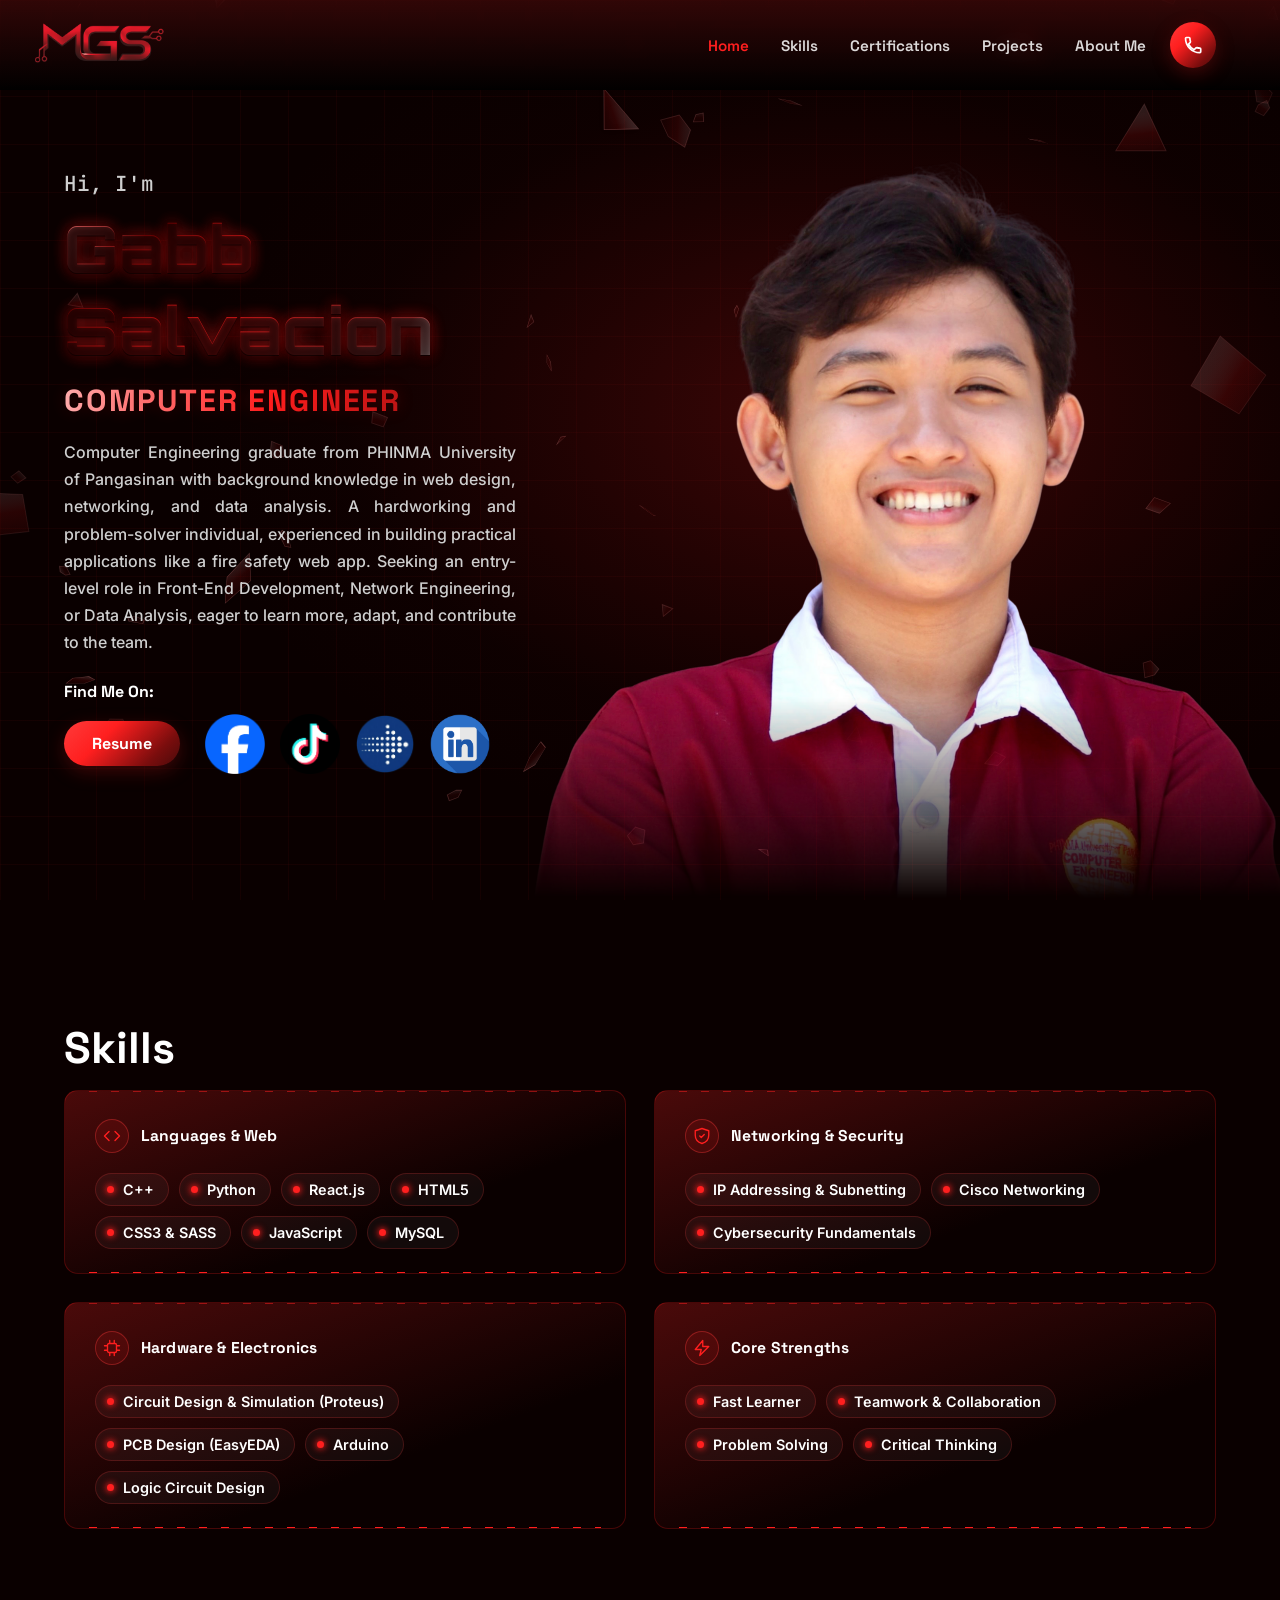
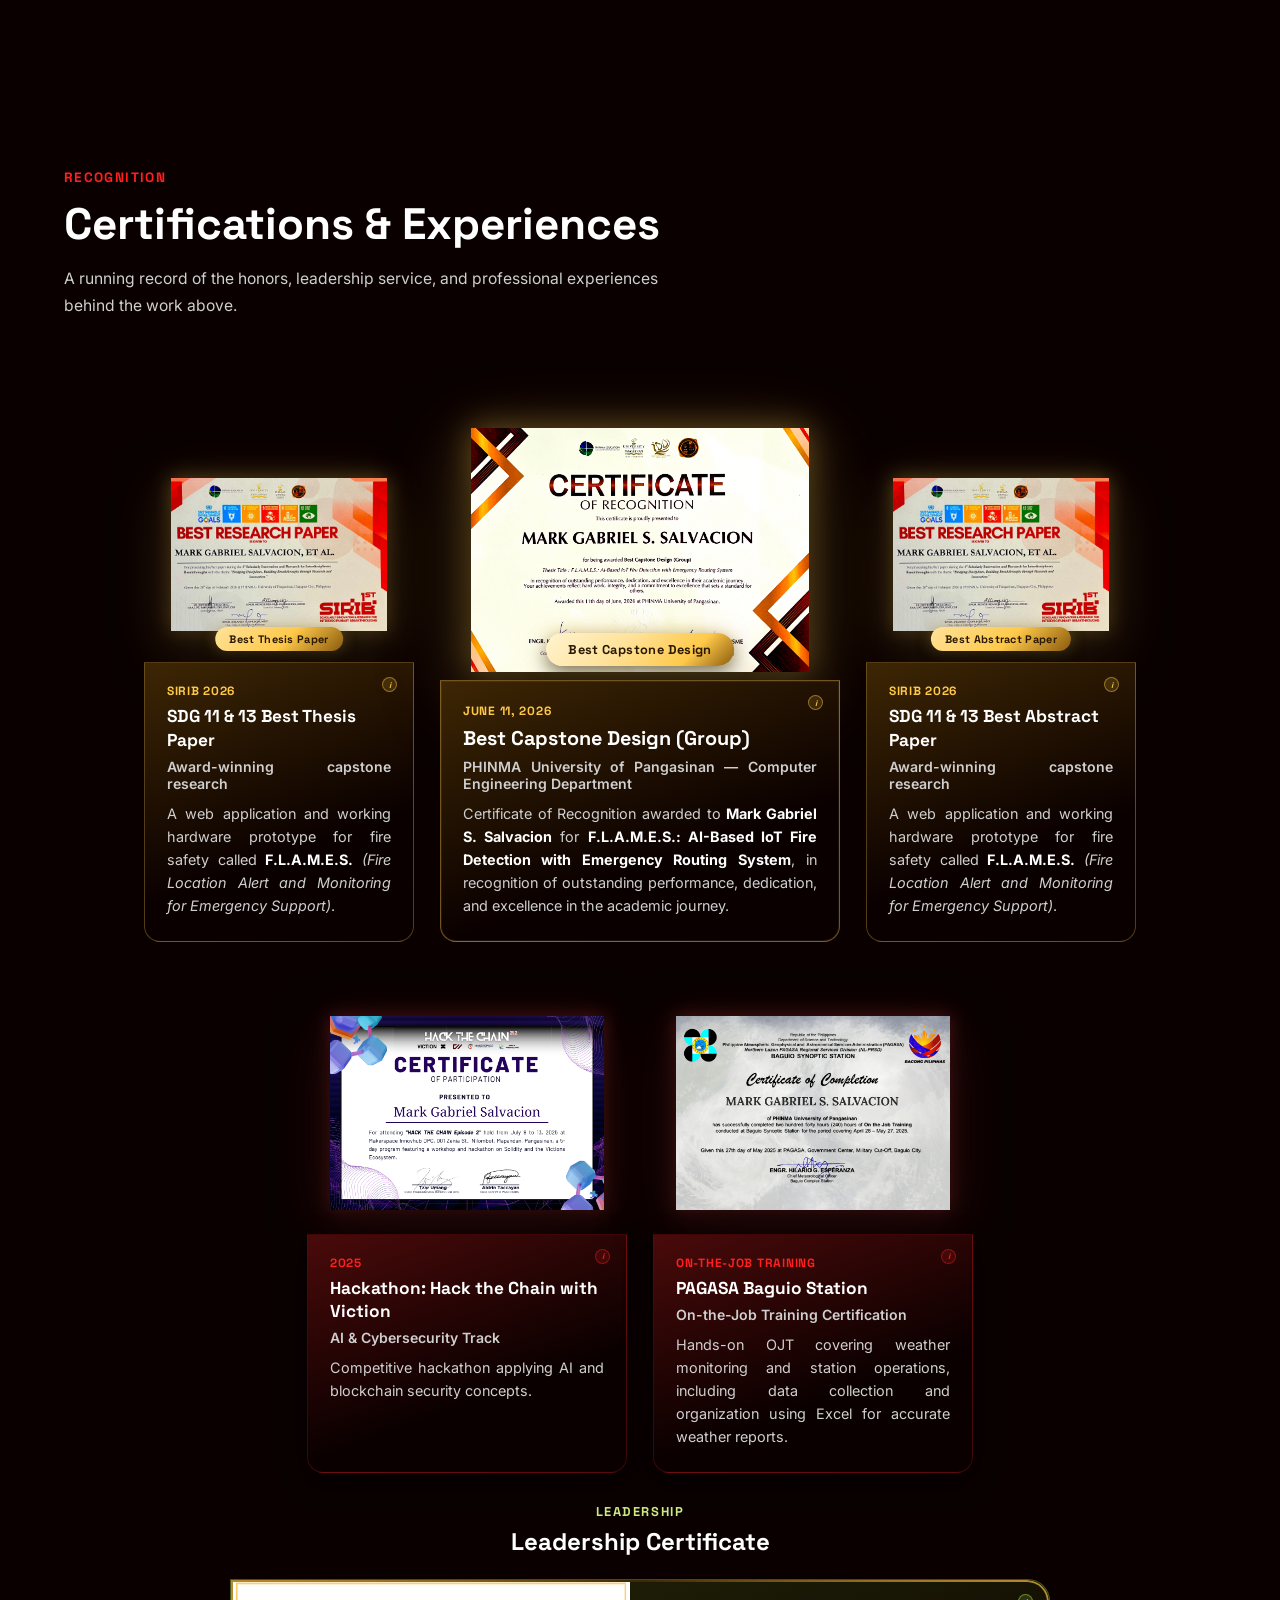
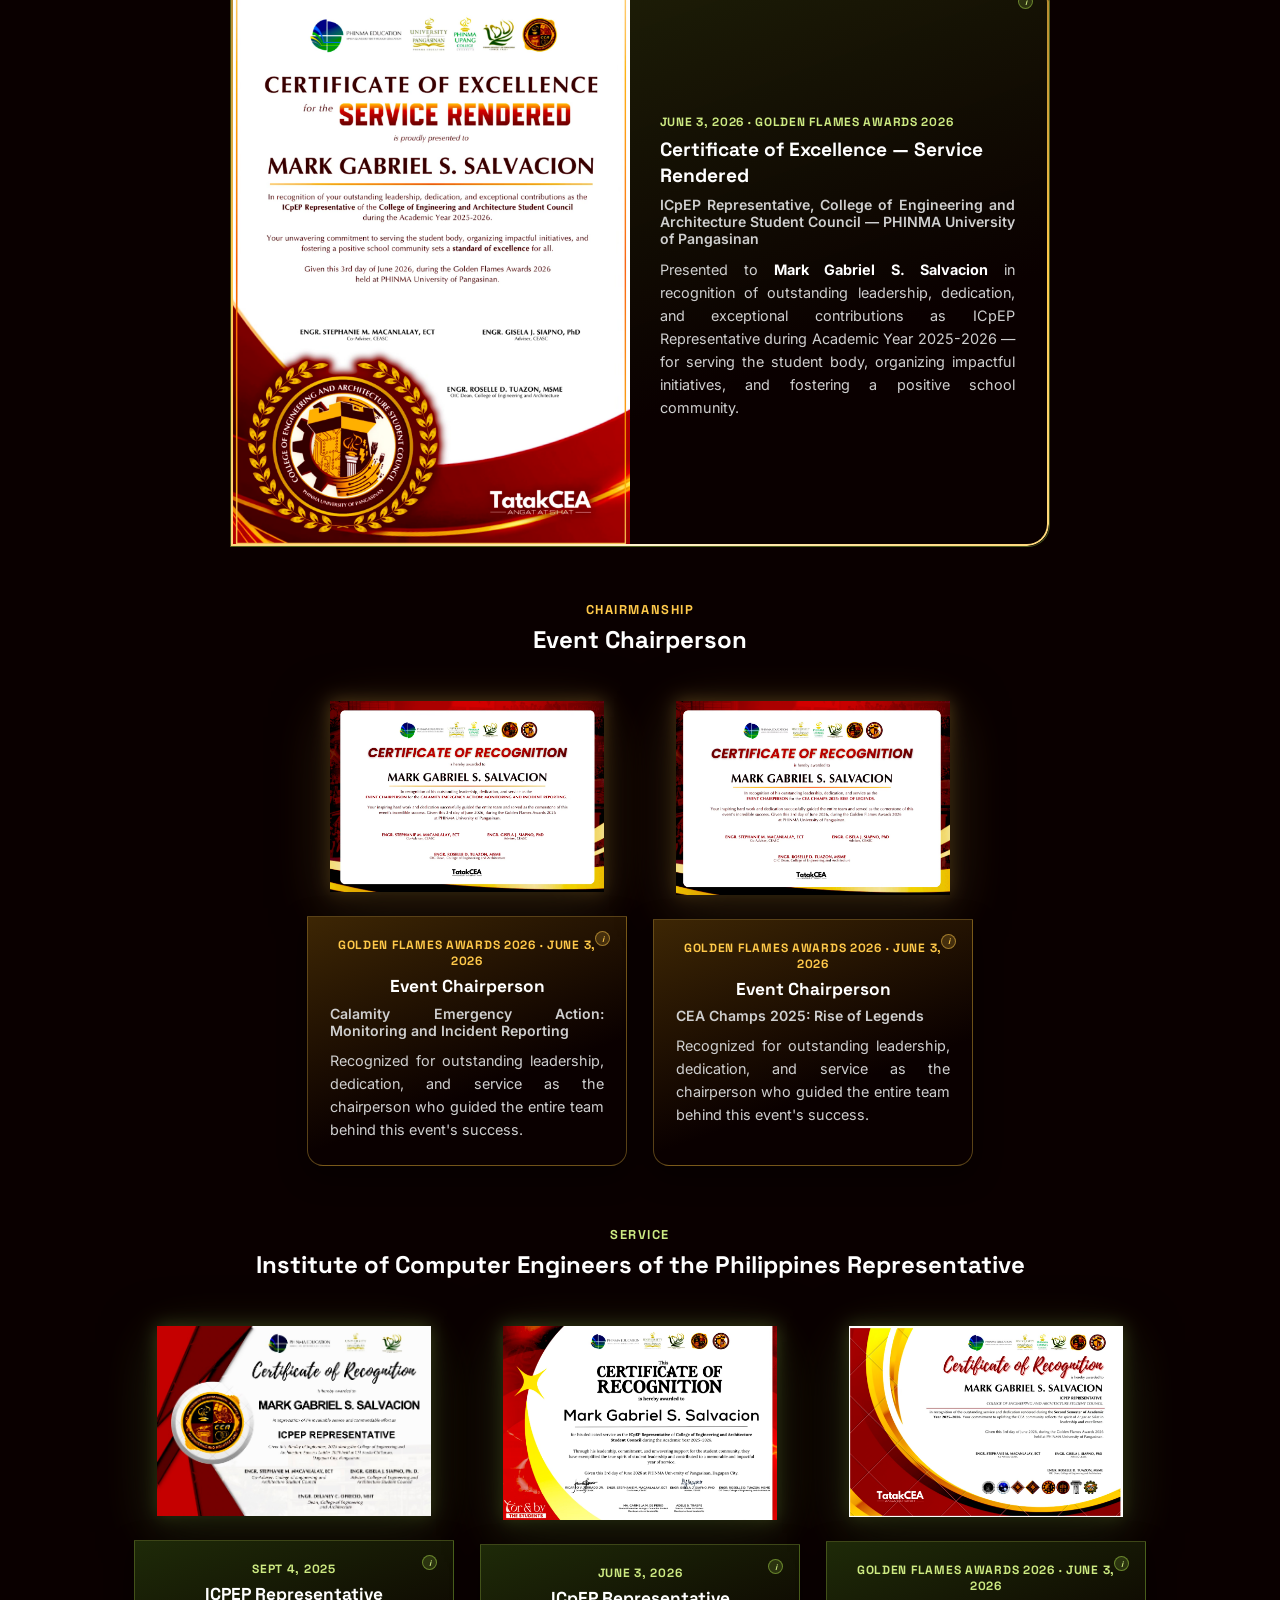
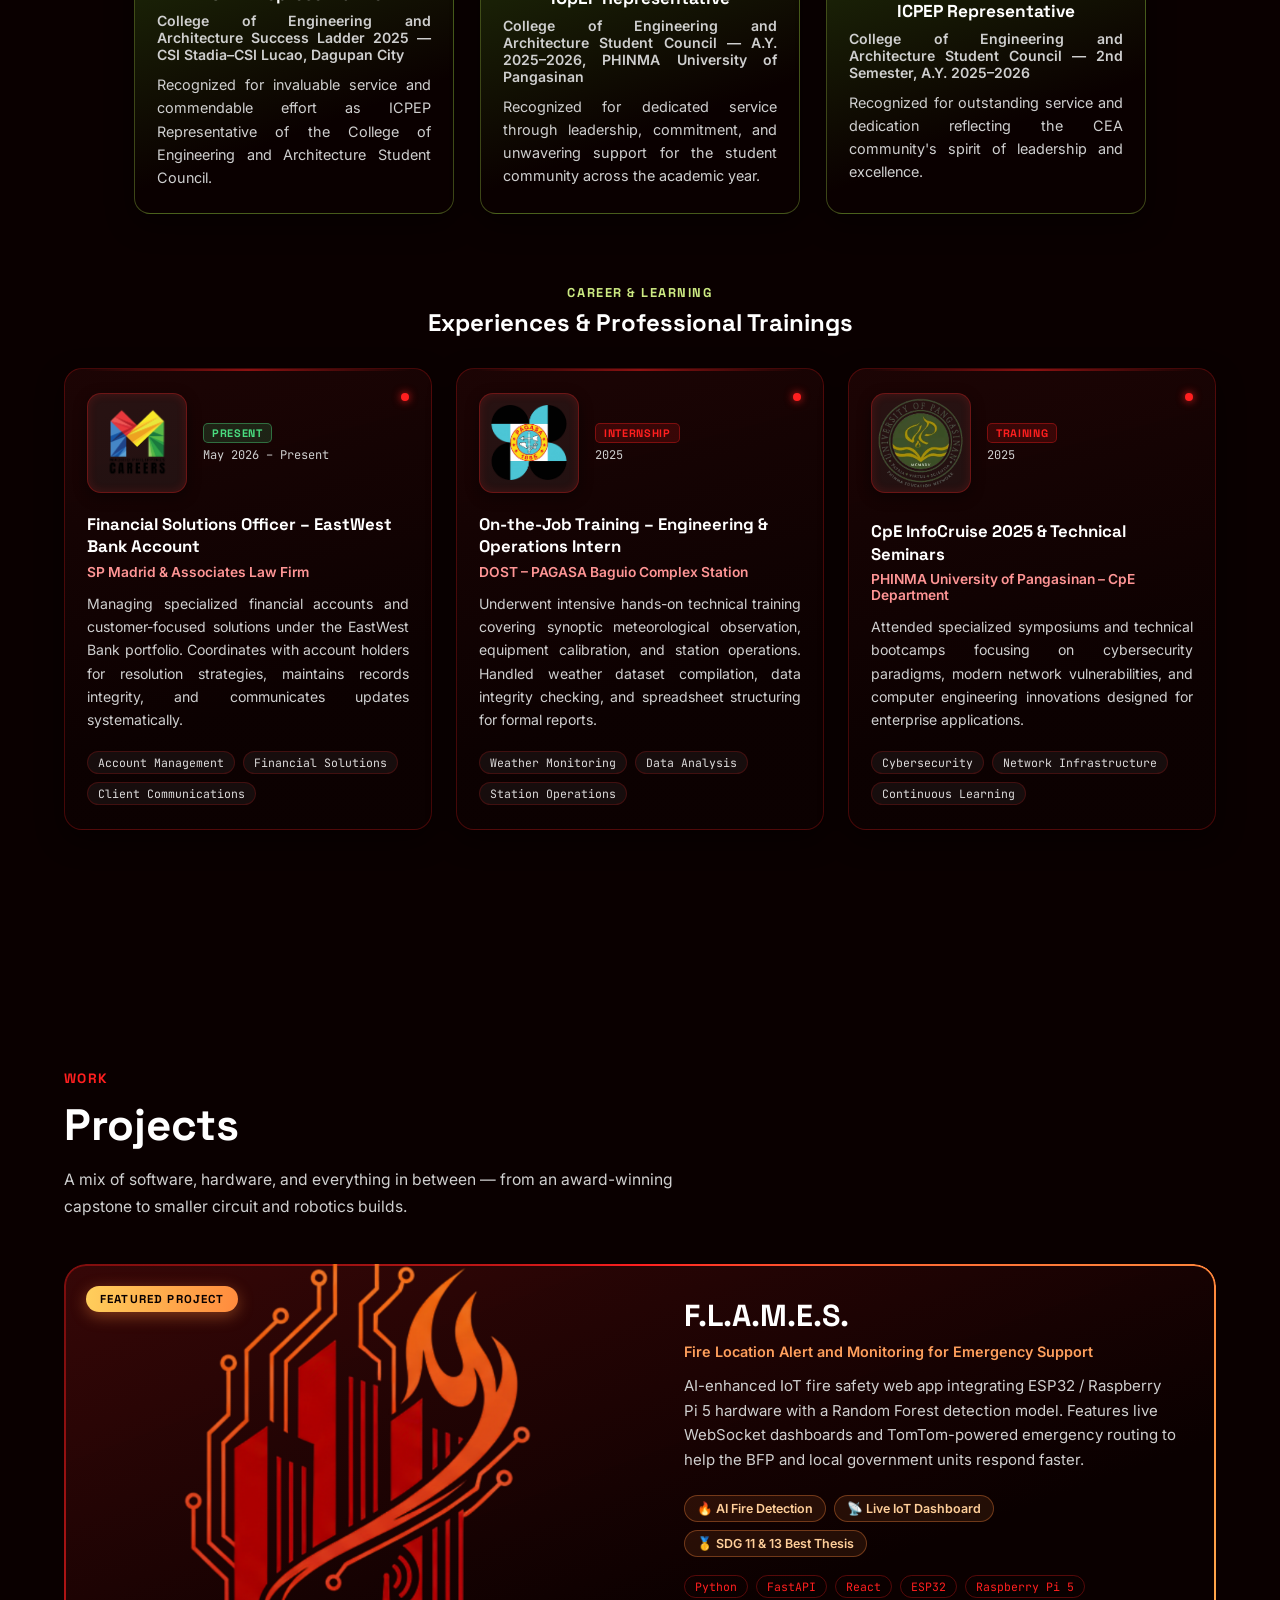
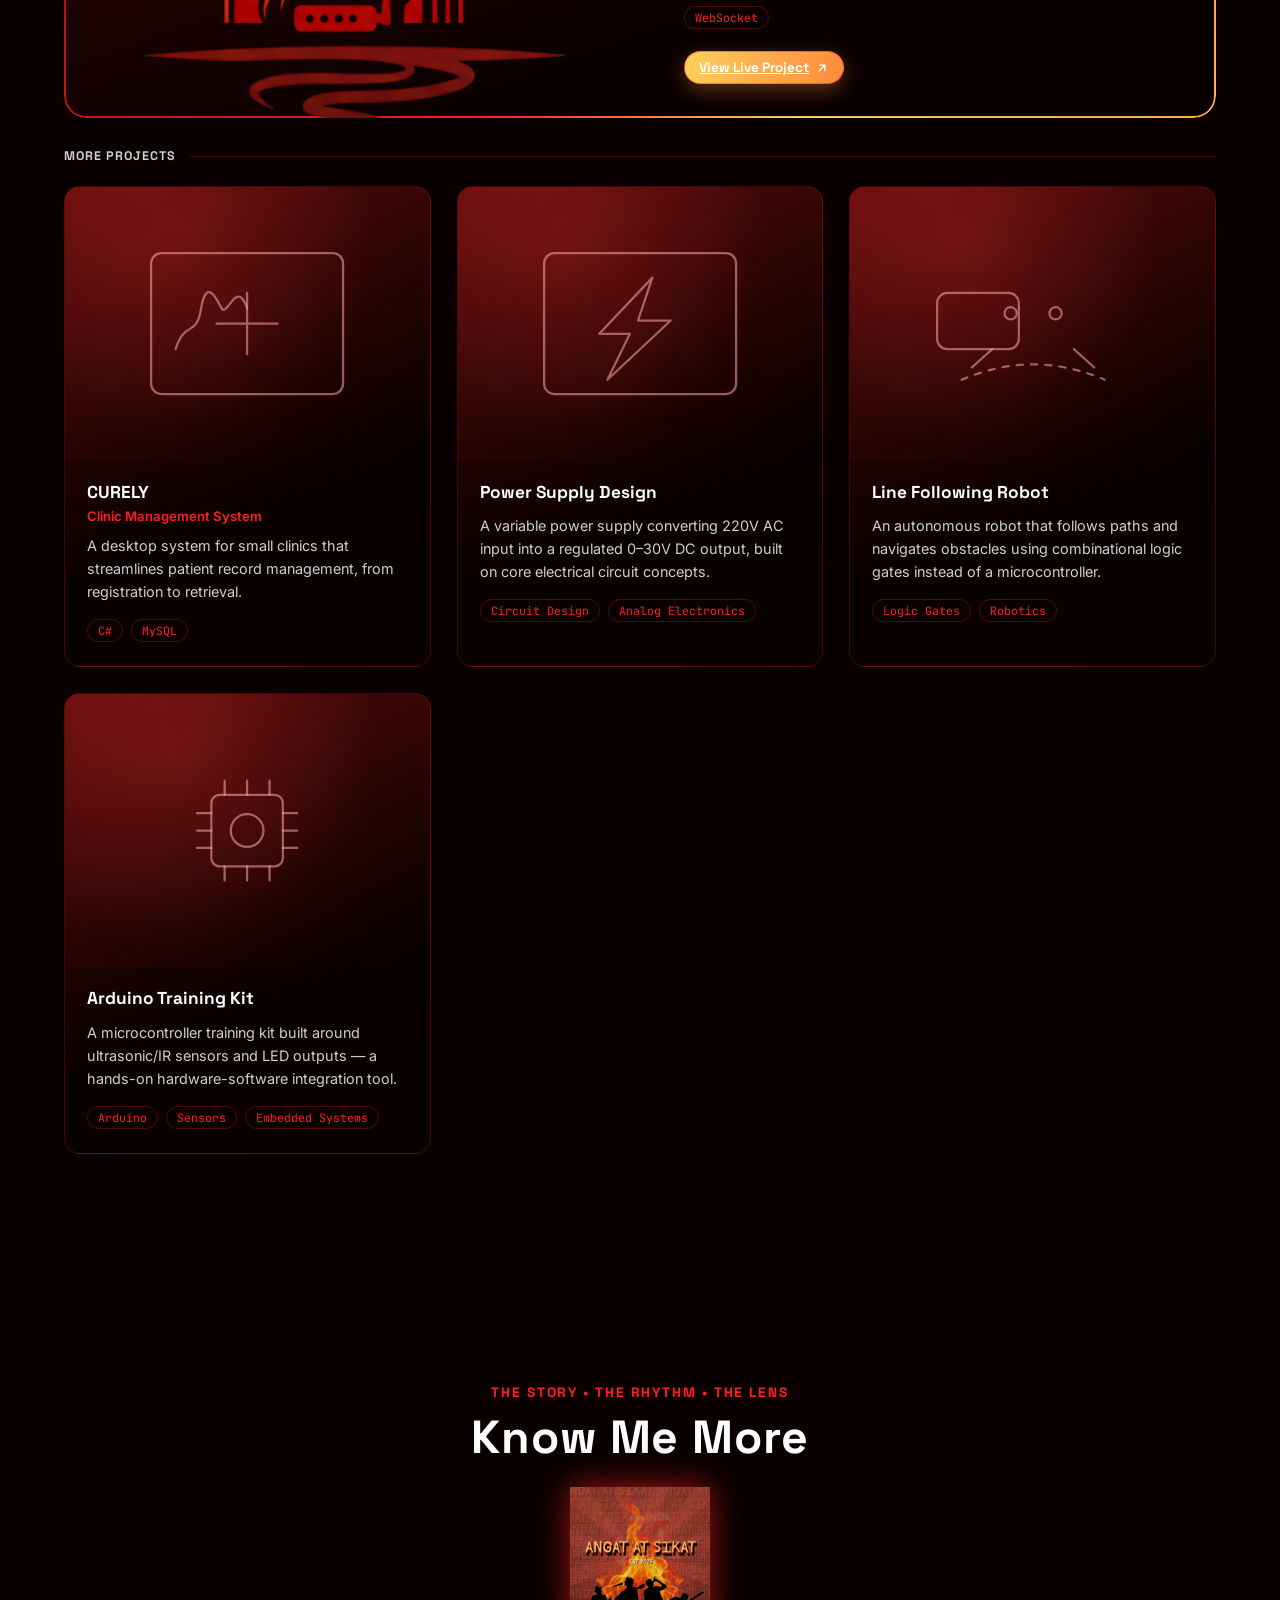
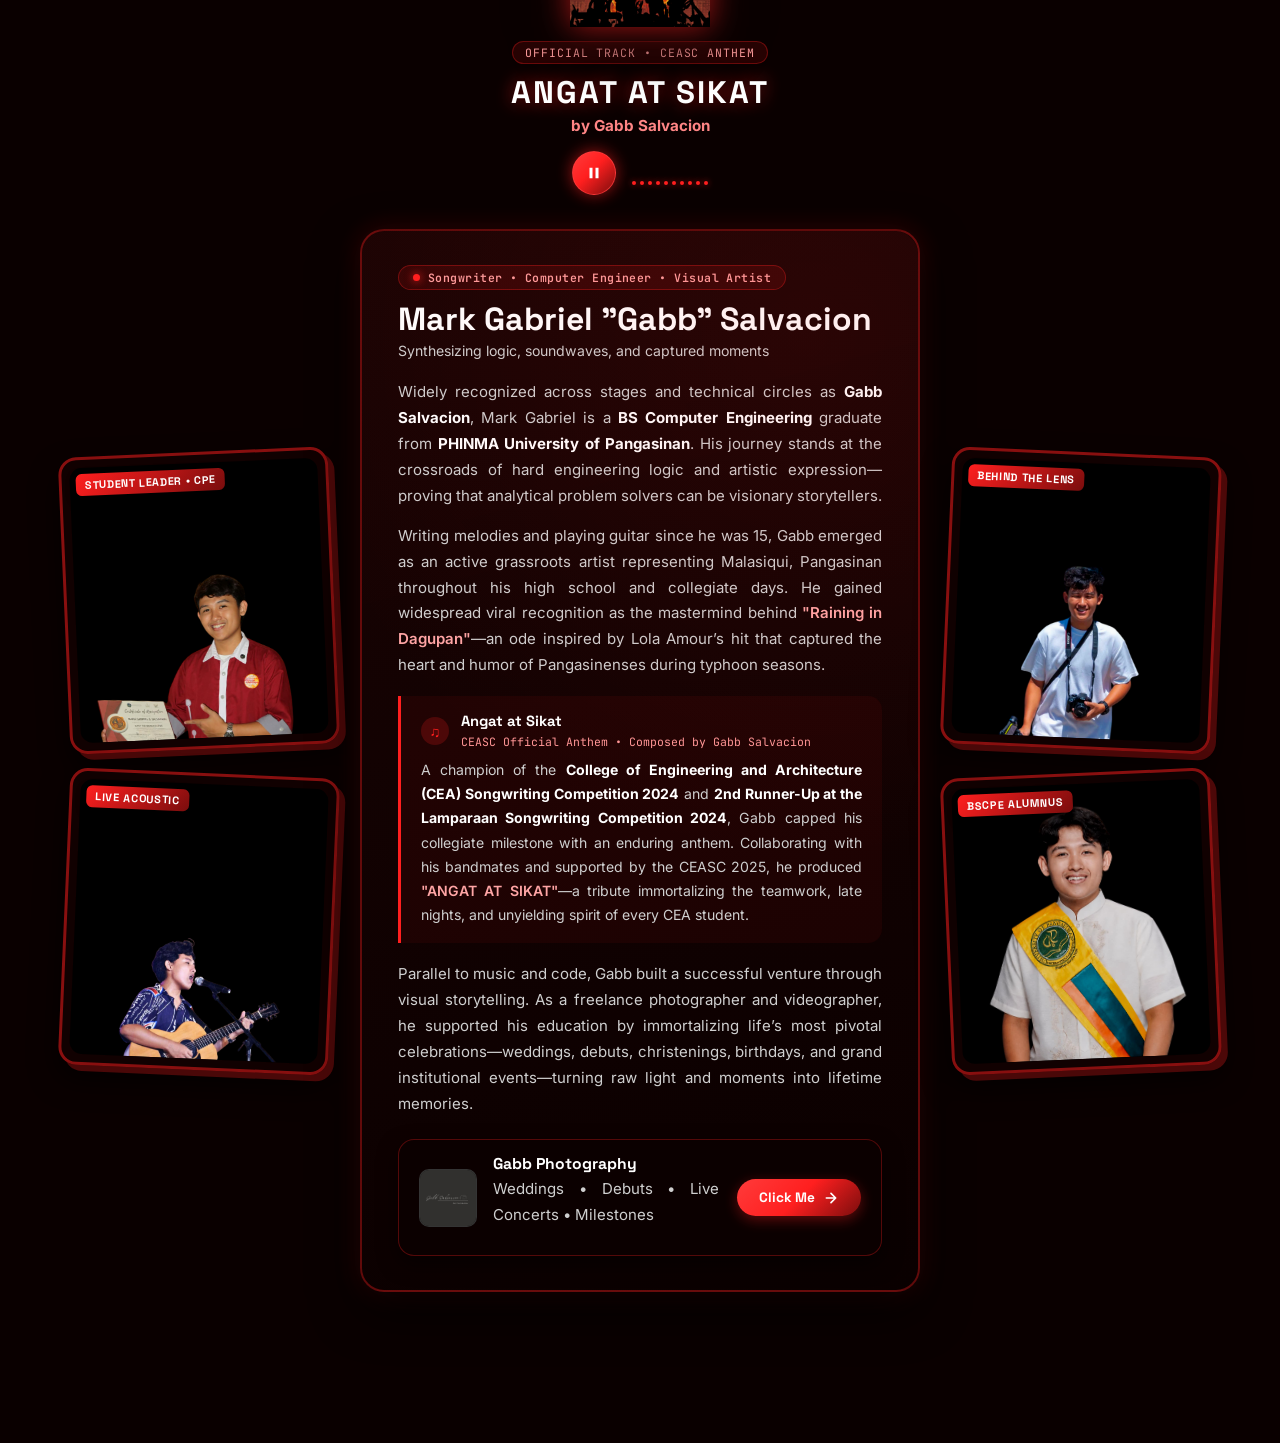
==== commit f0ada69f: "asda sdasdasd" ====
--- a/index.html
+++ b/index.html
@@ -602,7 +602,7 @@
         <article class="project-card">
           <div class="project-card-media">
             <svg viewBox="0 0 200 150" class="project-placeholder" aria-hidden="true">
-              <rect x="60" y="45" width="80" height="55" rx="10"></rect>
+              <rect x="6" y="45" width="80" height="55" rx="10"></rect>
               <circle cx="78" cy="65" r="6"></circle>
               <circle cx="122" cy="65" r="6"></circle>
               <path d="M60 100 40 118M140 100l20 18"></path>
@@ -656,59 +656,54 @@
       <p class="aboutme-eyebrow">The Story &bull; The Rhythm &bull; The Lens</p>
       <h2 class="aboutme-title">Know Me More</h2>
 
-      <!-- Centered Highlighted Spotify Track Player Showcase -->
-      <div class="spotify-center-showcase" id="spotifyShowcase">
-        <div class="spotify-highlight-card">
-          <div class="spotify-cover-anchor">
-            <img src="images/MUSIC%20LOGO.png" alt="MUSIC LOGO" class="spotify-album-cover" onerror="this.src='images/MUSIC LOGO.png';">
-            <div class="spotify-vinyl-disc" aria-hidden="true"></div>
-          </div>
-
-          <div class="spotify-player-details">
-            <div class="spotify-status-badge">
-              <span class="spotify-live-led"></span>
-              <span class="spotify-status-txt">Now Featured</span>
-            </div>
-            <h3 class="spotify-track-title">ANGAT AT SIKAT</h3>
-            <p class="spotify-track-by">by Gabb Salvacion</p>
-
-            <div class="spotify-controls-wrap">
-              <button type="button" class="spotify-toggle-btn" id="spotifyToggleBtn" aria-label="Play or Pause Angat at Sikat">
-                <!-- Play Icon -->
-                <svg class="spot-icon spot-icon--play" viewBox="0 0 24 24" width="18" height="18" fill="currentColor">
-                  <path d="M8 5v14l11-7z"/>
-                </svg>
-                <!-- Pause Icon -->
-                <svg class="spot-icon spot-icon--pause" viewBox="0 0 24 24" width="18" height="18" fill="currentColor">
-                  <path d="M6 19h4V5H6v14zm8-14v14h4V5h-4z"/>
-                </svg>
-              </button>
-
-              <!-- Dynamic Animated Audio Visualizer Waves -->
-              <div class="spotify-wave-visualizer" aria-hidden="true">
-                <span></span><span></span><span></span><span></span><span></span><span></span><span></span><span></span><span></span><span></span>
-              </div>
-            </div>
-          </div>
-        </div>
-      </div>
-
-      <!-- Comic Strip Showcase Layout with Enlarged Visual Panels -->
+      <!-- Centered Highlighted Song Spotlight (No Outer Container Card) -->
+      <div class="music-spotlight" id="musicSpotlight">
+        <div class="music-logo-halo">
+          <img src="images/MUSIC%20LOGO.png" alt="ANGAT AT SIKAT" class="music-logo-img" onerror="this.src='images/MUSIC LOGO.png';">
+          <div class="music-glow-ring" aria-hidden="true"></div>
+        </div>
+
+        <div class="music-meta-stack">
+          <span class="music-pill">Official Track &bull; CEASC Anthem</span>
+          <h3 class="music-track-name">ANGAT AT SIKAT</h3>
+          <p class="music-artist-name">by Gabb Salvacion</p>
+
+          <div class="music-interactive-row">
+            <button type="button" class="music-action-btn" id="spotifyToggleBtn" aria-label="Play or Pause Song">
+              <!-- Play SVG -->
+              <svg class="m-icon m-icon--play" viewBox="0 0 24 24" width="18" height="18" fill="currentColor">
+                <path d="M8 5v14l11-7z"/>
+              </svg>
+              <!-- Pause SVG -->
+              <svg class="m-icon m-icon--pause" viewBox="0 0 24 24" width="18" height="18" fill="currentColor">
+                <path d="M6 19h4V5H6v14zm8-14v14h4V5h-4z"/>
+              </svg>
+            </button>
+
+            <!-- Dynamic Equalizer Soundwaves -->
+            <div class="music-equalizer" aria-hidden="true">
+              <span></span><span></span><span></span><span></span><span></span><span></span><span></span><span></span><span></span><span></span>
+            </div>
+          </div>
+        </div>
+      </div>
+
+      <!-- Comic Book Layout with Identical Box Sizing and .png Assets -->
       <div class="comic-about-container">
 
         <!-- Left Comic Column -->
         <aside class="comic-col comic-col--left">
-          <div class="comic-panel comic-panel--student comic-panel--large">
-            <span class="comic-tag">Leadership &bull; CpE</span>
+          <div class="comic-panel comic-panel--student">
+            <span class="comic-tag">Student Leader &bull; CpE</span>
             <div class="comic-img-box">
-              <img src="images/gabbstudent.png" alt="Mark Gabriel Salvacion - Student Leader" class="comic-photo">
-            </div>
-          </div>
-
-          <div class="comic-panel comic-panel--singer comic-panel--large">
+              <img src="images/gabbstudent.png" alt="Gabb Salvacion Student Leader" class="comic-photo" onerror="this.src='images/gabbstudent.jpg';">
+            </div>
+          </div>
+
+          <div class="comic-panel comic-panel--singer">
             <span class="comic-tag">Live Acoustic</span>
             <div class="comic-img-box">
-              <img src="images/gabsinger.png" alt="Gabb Salvacion Performing on Stage" class="comic-photo">
+              <img src="images/gabsinger.png" alt="Gabb Salvacion Singer" class="comic-photo" onerror="this.src='images/gabsinger.jpg';">
             </div>
           </div>
         </aside>
@@ -771,17 +766,17 @@
 
         <!-- Right Comic Column -->
         <aside class="comic-col comic-col--right">
-          <div class="comic-panel comic-panel--photographer comic-panel--large">
+          <div class="comic-panel comic-panel--photographer">
             <span class="comic-tag">Behind The Lens</span>
             <div class="comic-img-box">
-              <img src="images/gabbphotographer.png" alt="Gabb Salvacion with Camera Gear" class="comic-photo">
+              <img src="images/gabbphotographer.png" alt="Gabb Salvacion with Camera Gear" class="comic-photo" onerror="this.src='images/gabbphotographer.jpg';">
             </div>
           </div>
 
           <div class="comic-panel comic-panel--graduate">
             <span class="comic-tag">BSCpE Alumnus</span>
             <div class="comic-img-box">
-              <img src="images/gabbarong.png" alt="Mark Gabriel Salvacion in Traditional Barong" class="comic-photo">
+              <img src="images/gabbarong.png" alt="Mark Gabriel Salvacion in Traditional Barong" class="comic-photo" onerror="this.src='images/gabbarong.jpg';">
             </div>
           </div>
         </aside>
--- a/static/front page.css
+++ b/static/front page.css
@@ -738,6 +738,7 @@
     min-height: 200px;
     padding: 18px 12px;
   }
+
   .cert-card-photo,
   .cert-card-photo--award,
   .cert-card-photo--capstone {
@@ -2082,7 +2083,7 @@
   position: relative;
   background-color: transparent;
   z-index: 1;
-  padding: 100px 5vw 160px;
+  padding: 90px 5vw 150px;
   overflow: hidden;
   isolation: isolate;
   opacity: 0;
@@ -2105,237 +2106,189 @@
   font-family: "Space Grotesk", sans-serif;
   font-size: 0.85rem;
   font-weight: 700;
-  letter-spacing: 0.12em;
+  letter-spacing: 0.14em;
   text-transform: uppercase;
   color: var(--red);
-  margin-bottom: 8px;
+  margin-bottom: 6px;
   text-align: center;
 }
 .aboutme-title {
   font-family: "Space Grotesk", sans-serif;
-  font-size: clamp(1.9rem, 1.4rem + 2.2vw, 3rem);
+  font-size: clamp(1.8rem, 1.4rem + 2vw, 2.9rem);
   font-weight: 800;
   color: var(--white);
-  margin-bottom: 30px;
+  margin-bottom: 20px;
   text-align: center;
   letter-spacing: 0.02em;
 }
 
 /* =========================================================
-   CENTER HIGHLIGHTED SPOTIFY ANTHEM PLAYER
+   CENTERED SPOTLIGHT (NO CONTAINER CARD)
 ========================================================= */
-.spotify-center-showcase {
-  display: flex;
+.music-spotlight {
+  display: flex;
+  flex-direction: column;
+  align-items: center;
   justify-content: center;
-  margin-bottom: 40px;
-  perspective: 1200px;
-}
-
-.spotify-highlight-card {
-  position: relative;
-  display: flex;
-  align-items: center;
-  gap: 30px;
-  width: 100%;
-  max-width: 680px;
-  padding: 22px 32px;
-  background: linear-gradient(135deg, rgba(38, 4, 4, 0.94) 0%, rgba(12, 1, 1, 0.98) 70%, rgba(5, 0, 0, 1) 100%);
-  border: 2px solid rgba(255, 31, 31, 0.5);
-  border-radius: 24px;
-  box-shadow: 0 16px 40px rgba(0, 0, 0, 0.75), 0 0 32px rgba(255, 31, 31, 0.3), inset 0 0 20px rgba(255, 31, 31, 0.12);
-  backdrop-filter: blur(14px);
-  -webkit-backdrop-filter: blur(14px);
-  transition: border-color 0.3s ease, box-shadow 0.3s ease, transform 0.3s ease;
-  overflow: visible;
-}
-
-.spotify-highlight-card:hover {
-  border-color: rgba(255, 75, 75, 0.85);
-  box-shadow: 0 20px 50px rgba(0, 0, 0, 0.85), 0 0 44px rgba(255, 31, 31, 0.45);
-  transform: translateY(-3px);
-}
-
-.spotify-cover-anchor {
-  position: relative;
-  width: 120px;
-  height: 120px;
-  flex-shrink: 0;
-}
-
-.spotify-album-cover {
-  position: relative;
-  z-index: 3;
+  text-align: center;
+  margin: 0 auto 34px auto;
+  max-width: 600px;
+}
+
+.music-logo-halo {
+  position: relative;
+  width: 140px;
+  height: 140px;
+  display: flex;
+  align-items: center;
+  justify-content: center;
+  margin-bottom: 14px;
+}
+
+.music-logo-img {
   width: 100%;
   height: 100%;
-  object-fit: cover;
-  border-radius: 16px;
-  border: 2px solid rgba(255, 50, 50, 0.6);
-  box-shadow: 0 10px 26px rgba(0, 0, 0, 0.8), 0 0 18px rgba(255, 31, 31, 0.4);
-  background: #000;
-  transition: transform 0.3s ease;
-}
-
-.spotify-highlight-card:hover .spotify-album-cover {
-  transform: scale(1.02);
-}
-
-.spotify-vinyl-disc {
+  object-fit: contain;
+  position: relative;
+  z-index: 2;
+  filter: drop-shadow(0 0 16px rgba(255, 31, 31, 0.65)) drop-shadow(0 10px 24px rgba(0, 0, 0, 0.9));
+  animation: logoBreath 4s ease-in-out infinite alternate;
+}
+
+@keyframes logoBreath {
+  0% { transform: scale(0.97); filter: drop-shadow(0 0 12px rgba(255, 31, 31, 0.5)); }
+  100% { transform: scale(1.05); filter: drop-shadow(0 0 24px rgba(255, 50, 50, 0.85)); }
+}
+
+.music-glow-ring {
   position: absolute;
-  top: 10px;
-  right: -20px;
-  width: 100px;
-  height: 100px;
+  inset: -12px;
   border-radius: 50%;
-  background: radial-gradient(circle, #2a0000 18%, #111 20%, #000 50%, #1a0202 85%, #0a0a0a 100%);
-  border: 2px solid #4a0808;
-  box-shadow: 0 6px 18px rgba(0, 0, 0, 0.75);
-  z-index: 1;
-  opacity: 0.9;
-  transition: right 0.4s ease;
-}
-
-.spotify-highlight-card.is-playing .spotify-vinyl-disc {
-  animation: vinylSpin 3.6s linear infinite;
-  right: -32px;
-}
-
-@keyframes vinylSpin {
-  from { transform: rotate(0deg); }
-  to { transform: rotate(360deg); }
-}
-
-.spotify-player-details {
-  flex: 1;
+  background: radial-gradient(circle, rgba(255, 31, 31, 0.35) 0%, rgba(255, 31, 31, 0.08) 55%, transparent 70%);
+  pointer-events: none;
+  animation: haloPulse 3.2s ease-in-out infinite alternate;
+}
+
+@keyframes haloPulse {
+  0% { transform: scale(0.9); opacity: 0.6; }
+  100% { transform: scale(1.15); opacity: 1; }
+}
+
+.music-meta-stack {
   display: flex;
   flex-direction: column;
+  align-items: center;
   gap: 4px;
 }
 
-.spotify-status-badge {
-  display: inline-flex;
-  align-items: center;
-  gap: 8px;
-  margin-bottom: 2px;
-}
-
-.spotify-live-led {
-  width: 8px;
-  height: 8px;
-  border-radius: 50%;
-  background: #27c93f;
-  box-shadow: 0 0 10px #27c93f;
-  animation: pulseGreen 1.8s ease-in-out infinite;
-}
-
-@keyframes pulseGreen {
-  0%, 100% { opacity: 0.6; transform: scale(0.9); }
-  50% { opacity: 1; transform: scale(1.25); }
-}
-
-.spotify-status-txt {
+.music-pill {
   font-family: "JetBrains Mono", monospace;
   font-size: 0.72rem;
   letter-spacing: 0.08em;
+  text-transform: uppercase;
   color: #ff9d9d;
-  text-transform: uppercase;
+  background: rgba(255, 31, 31, 0.12);
+  border: 1px solid rgba(255, 31, 31, 0.32);
+  padding: 3px 12px;
+  border-radius: 50px;
+  margin-bottom: 4px;
+}
+
+.music-track-name {
+  font-family: "Space Grotesk", sans-serif;
+  font-size: clamp(1.4rem, 1.1rem + 1.2vw, 1.95rem);
+  font-weight: 900;
+  letter-spacing: 0.06em;
+  color: var(--white);
+  text-shadow: 0 0 18px rgba(255, 31, 31, 0.6), 0 2px 8px rgba(0,0,0,0.8);
+}
+
+.music-artist-name {
+  font-family: "Inter", sans-serif;
+  font-size: 0.95rem;
   font-weight: 700;
-}
-
-.spotify-track-title {
-  font-family: "Space Grotesk", sans-serif;
-  font-size: clamp(1.25rem, 1rem + 1vw, 1.65rem);
-  font-weight: 800;
-  letter-spacing: 0.04em;
-  color: var(--white);
-  line-height: 1.15;
-}
-
-.spotify-track-by {
-  font-family: "Inter", sans-serif;
-  font-size: 0.92rem;
-  font-weight: 600;
   color: #ff8585;
   margin-bottom: 8px;
 }
 
-.spotify-controls-wrap {
+.music-interactive-row {
   display: flex;
   align-items: center;
   gap: 16px;
   margin-top: 4px;
 }
 
-.spotify-toggle-btn {
-  width: 42px;
-  height: 42px;
+.music-action-btn {
+  width: 44px;
+  height: 44px;
   border-radius: 50%;
-  border: 1px solid rgba(255, 60, 60, 0.7);
+  border: 1px solid rgba(255, 60, 60, 0.75);
   background: linear-gradient(135deg, #ff3b3b 0%, var(--red) 45%, var(--red-dark) 100%);
   color: var(--white);
   display: flex;
   align-items: center;
   justify-content: center;
   cursor: pointer;
-  box-shadow: 0 0 14px rgba(255, 31, 31, 0.5);
+  box-shadow: 0 0 16px rgba(255, 31, 31, 0.6);
   transition: transform 0.2s ease, box-shadow 0.2s ease;
   flex-shrink: 0;
 }
 
-.spotify-toggle-btn:hover {
-  transform: scale(1.1);
-  box-shadow: 0 0 20px rgba(255, 31, 31, 0.85);
-}
-
-.spot-icon--play {
+.music-action-btn:hover {
+  transform: scale(1.12);
+  box-shadow: 0 0 24px rgba(255, 31, 31, 0.9);
+}
+
+.m-icon--play {
   display: block;
   margin-left: 2px;
 }
-.spot-icon--pause {
+.m-icon--pause {
   display: none;
 }
 
-.spotify-highlight-card.is-playing .spot-icon--play {
+.music-spotlight.is-playing .m-icon--play {
   display: none;
 }
-.spotify-highlight-card.is-playing .spot-icon--pause {
+.music-spotlight.is-playing .m-icon--pause {
   display: block;
 }
 
-/* Audio Visualizer Waves */
-.spotify-wave-visualizer {
+/* Moving Sound Wave Equalizer */
+.music-equalizer {
   display: flex;
   align-items: flex-end;
   gap: 4px;
-  height: 22px;
-  flex: 1;
-}
-
-.spotify-wave-visualizer span {
+  height: 24px;
+}
+
+.music-equalizer span {
   width: 4px;
-  height: 5px;
+  height: 4px;
   background: var(--red);
   border-radius: 3px;
   transition: height 0.2s ease;
-}
-
-.spotify-highlight-card.is-playing .spotify-wave-visualizer span {
-  animation: eqWave 1.1s ease-in-out infinite alternate;
-}
-
-.spotify-wave-visualizer span:nth-child(1) { animation-delay: 0.1s; }
-.spotify-wave-visualizer span:nth-child(2) { animation-delay: 0.35s; }
-.spotify-wave-visualizer span:nth-child(3) { animation-delay: 0.18s; }
-.spotify-wave-visualizer span:nth-child(4) { animation-delay: 0.45s; }
-.spotify-wave-visualizer span:nth-child(5) { animation-delay: 0.25s; }
-.spotify-wave-visualizer span:nth-child(6) { animation-delay: 0.5s; }
-.spotify-wave-visualizer span:nth-child(7) { animation-delay: 0.15s; }
-.spotify-wave-visualizer span:nth-child(8) { animation-delay: 0.38s; }
-.spotify-wave-visualizer span:nth-child(9) { animation-delay: 0.2s; }
-.spotify-wave-visualizer span:nth-child(10) { animation-delay: 0.48s; }
-
-@keyframes eqWave {
+  box-shadow: 0 0 6px rgba(255, 31, 31, 0.7);
+}
+
+.music-spotlight.is-playing .music-equalizer span {
+  animation: soundBounce 1s ease-in-out infinite alternate;
+}
+
+.music-equalizer span:nth-child(1) { animation-delay: 0.1s; }
+.music-equalizer span:nth-child(2) { animation-delay: 0.35s; }
+.music-equalizer span:nth-child(3) { animation-delay: 0.18s; }
+.music-equalizer span:nth-child(4) { animation-delay: 0.45s; }
+.music-equalizer span:nth-child(5) { animation-delay: 0.25s; }
+.music-equalizer span:nth-child(6) { animation-delay: 0.5s; }
+.music-equalizer span:nth-child(7) { animation-delay: 0.15s; }
+.music-equalizer span:nth-child(8) { animation-delay: 0.38s; }
+.music-equalizer span:nth-child(9) { animation-delay: 0.2s; }
+.music-equalizer span:nth-child(10) { animation-delay: 0.48s; }
+
+@keyframes soundBounce {
   0% { height: 4px; }
-  100% { height: 22px; }
+  100% { height: 24px; }
 }
 
 /* =========================================================
@@ -2343,31 +2296,31 @@
 ========================================================= */
 .comic-about-container {
   display: grid;
-  grid-template-columns: 280px 1fr 280px;
-  gap: 30px;
-  align-items: center;
-  position: relative;
-}
-
-/* Comic Columns */
+  grid-template-columns: 270px 1fr 270px;
+  gap: 26px;
+  align-items: center;
+  position: relative;
+  margin-top: 0px; /* Reduced gap between music title and panels */
+}
+
 .comic-col {
   display: flex;
   flex-direction: column;
-  gap: 28px;
+  gap: 24px;
   perspective: 1000px;
 }
 
-/* Comic Panel Containers with Floating Animation */
+/* Comic Panel Containers with Pop-Art Style Border & Float Animation */
 .comic-panel {
   position: relative;
-  background: rgba(18, 2, 2, 0.85);
-  border: 2px solid rgba(255, 31, 31, 0.45);
-  border-radius: 20px;
-  padding: 10px;
-  box-shadow: 0 14px 32px rgba(0, 0, 0, 0.65), 0 0 16px rgba(255, 31, 31, 0.15);
+  background: rgba(18, 2, 2, 0.9);
+  border: 3px solid rgba(255, 31, 31, 0.5);
+  border-radius: 18px;
+  padding: 8px;
+  box-shadow: 6px 6px 0px rgba(255, 31, 31, 0.28), 0 14px 28px rgba(0, 0, 0, 0.7);
   transition: transform 0.35s cubic-bezier(0.175, 0.885, 0.32, 1.275), border-color 0.3s ease, box-shadow 0.3s ease;
   overflow: hidden;
-  animation: comicFloat 5s ease-in-out infinite alternate;
+  animation: comicFloat 5.2s ease-in-out infinite alternate;
 }
 
 .comic-panel--student {
@@ -2389,7 +2342,7 @@
 
 @keyframes comicFloat {
   0% { transform: translateY(0px) rotate(var(--rot, 0deg)); }
-  100% { transform: translateY(-8px) rotate(var(--rot, 0deg)); }
+  100% { transform: translateY(-7px) rotate(var(--rot, 0deg)); }
 }
 .comic-panel--student { --rot: -2.5deg; }
 .comic-panel--singer { --rot: 2.5deg; }
@@ -2397,44 +2350,37 @@
 .comic-panel--graduate { --rot: -2.5deg; }
 
 .comic-panel:hover {
-  transform: scale(1.04) rotate(0deg) !important;
+  transform: scale(1.05) rotate(0deg) !important;
   border-color: var(--red);
-  box-shadow: 0 18px 42px rgba(0, 0, 0, 0.85), 0 0 28px rgba(255, 31, 31, 0.55);
+  box-shadow: 8px 8px 0px var(--red), 0 18px 40px rgba(0, 0, 0, 0.85);
   z-index: 5;
 }
 
 .comic-tag {
   position: absolute;
-  top: 16px;
-  left: 16px;
+  top: 14px;
+  left: 14px;
   z-index: 3;
   font-family: "Space Grotesk", sans-serif;
-  font-size: 0.7rem;
+  font-size: 0.68rem;
   font-weight: 800;
   letter-spacing: 0.06em;
   text-transform: uppercase;
   color: var(--white);
   background: linear-gradient(135deg, var(--red) 0%, var(--red-dark) 100%);
-  padding: 4px 10px;
+  padding: 4px 9px;
   border-radius: 6px;
-  box-shadow: 0 4px 10px rgba(0, 0, 0, 0.6);
-}
-
+  box-shadow: 0 4px 10px rgba(0, 0, 0, 0.7);
+}
+
+/* Identical Box Height for All 4 Panels */
 .comic-img-box {
   width: 100%;
-  border-radius: 14px;
+  height: 275px;
+  border-radius: 12px;
   overflow: hidden;
   position: relative;
   background: #000;
-}
-
-/* Enlarged heights for the three prominent photos */
-.comic-panel--large .comic-img-box {
-  height: 310px;
-}
-/* Retain compact height for BSCpE Alumnus */
-.comic-panel--graduate .comic-img-box {
-  height: 230px;
 }
 
 .comic-photo {
@@ -2443,13 +2389,13 @@
   object-fit: cover;
   object-position: top center;
   display: block;
-  filter: contrast(1.05) brightness(0.95);
+  filter: contrast(1.08) brightness(0.98);
   transition: transform 0.4s ease, filter 0.4s ease;
 }
 
 .comic-panel:hover .comic-photo {
   transform: scale(1.06);
-  filter: contrast(1.1) brightness(1.05);
+  filter: contrast(1.15) brightness(1.04);
 }
 
 /* Center Story Dispatch */
@@ -2457,7 +2403,7 @@
   background: linear-gradient(165deg, rgba(30, 4, 4, 0.88) 0%, rgba(10, 0, 0, 0.96) 100%);
   border: 2px solid rgba(255, 31, 31, 0.35);
   border-radius: 24px;
-  padding: 38px 40px;
+  padding: 34px 36px;
   box-shadow: 0 18px 48px rgba(0, 0, 0, 0.75), 0 0 26px rgba(255, 31, 31, 0.18);
   backdrop-filter: blur(12px);
   -webkit-backdrop-filter: blur(12px);
@@ -2474,7 +2420,7 @@
 }
 
 .comic-story-head {
-  margin-bottom: 22px;
+  margin-bottom: 20px;
 }
 
 .comic-status-pill {
@@ -2490,7 +2436,7 @@
   font-weight: 600;
   color: #ff9d9d;
   letter-spacing: 0.04em;
-  margin-bottom: 12px;
+  margin-bottom: 10px;
 }
 
 .comic-pulse-dot {
@@ -2509,11 +2455,11 @@
 
 .comic-story-heading {
   font-family: "Space Grotesk", sans-serif;
-  font-size: clamp(1.4rem, 1.1rem + 1.2vw, 2.1rem);
+  font-size: clamp(1.4rem, 1.1rem + 1.2vw, 2rem);
   font-weight: 800;
   color: var(--white);
   line-height: 1.2;
-  margin-bottom: 6px;
+  margin-bottom: 4px;
 }
 
 .comic-story-sub {
@@ -2526,8 +2472,8 @@
   font-family: "Inter", sans-serif;
   font-size: 0.94rem;
   color: var(--text-muted);
-  line-height: 1.75;
-  margin-bottom: 16px;
+  line-height: 1.72;
+  margin-bottom: 14px;
   text-align: justify;
 }
 
@@ -2547,15 +2493,15 @@
   background: rgba(255, 31, 31, 0.06);
   border-left: 3px solid var(--red);
   border-radius: 0 14px 14px 0;
-  padding: 18px 22px;
-  margin: 20px 0;
+  padding: 16px 20px;
+  margin: 18px 0;
 }
 
 .comic-anthem-meta {
   display: flex;
   align-items: center;
   gap: 12px;
-  margin-bottom: 10px;
+  margin-bottom: 8px;
 }
 
 .comic-music-note {
@@ -2599,7 +2545,7 @@
   border: 1px solid rgba(255, 31, 31, 0.3);
   border-radius: 16px;
   padding: 14px 20px;
-  margin-top: 24px;
+  margin-top: 22px;
   box-shadow: 0 8px 20px rgba(0, 0, 0, 0.5);
   transition: border-color 0.25s ease, box-shadow 0.25s ease;
 }
@@ -2661,11 +2607,11 @@
   box-shadow: 0 6px 20px rgba(255, 31, 31, 0.55);
 }
 
-/* Responsive Rules for Comics & Center Showcase */
+/* Responsive Rules for Comics */
 @media (max-width: 1100px) {
   .comic-about-container {
     grid-template-columns: 1fr;
-    gap: 28px;
+    gap: 26px;
   }
 
   .comic-col {
@@ -2679,39 +2625,21 @@
     animation: none !important;
   }
 
-  .comic-panel--large .comic-img-box {
+  .comic-img-box {
     height: 250px;
   }
-  .comic-panel--graduate .comic-img-box {
-    height: 250px;
-  }
 }
 
 @media (max-width: 680px) {
-  .spotify-highlight-card {
-    flex-direction: column;
-    text-align: center;
-    padding: 24px 20px;
-    gap: 18px;
-  }
-  .spotify-vinyl-disc {
-    display: none;
-  }
-  .spotify-status-badge,
-  .spotify-controls-wrap {
-    justify-content: center;
-  }
-
   .comic-story-core {
-    padding: 26px 20px;
+    padding: 24px 18px;
   }
 
   .comic-col {
     grid-template-columns: 1fr;
   }
 
-  .comic-panel--large .comic-img-box,
-  .comic-panel--graduate .comic-img-box {
+  .comic-img-box {
     height: 270px;
   }
 
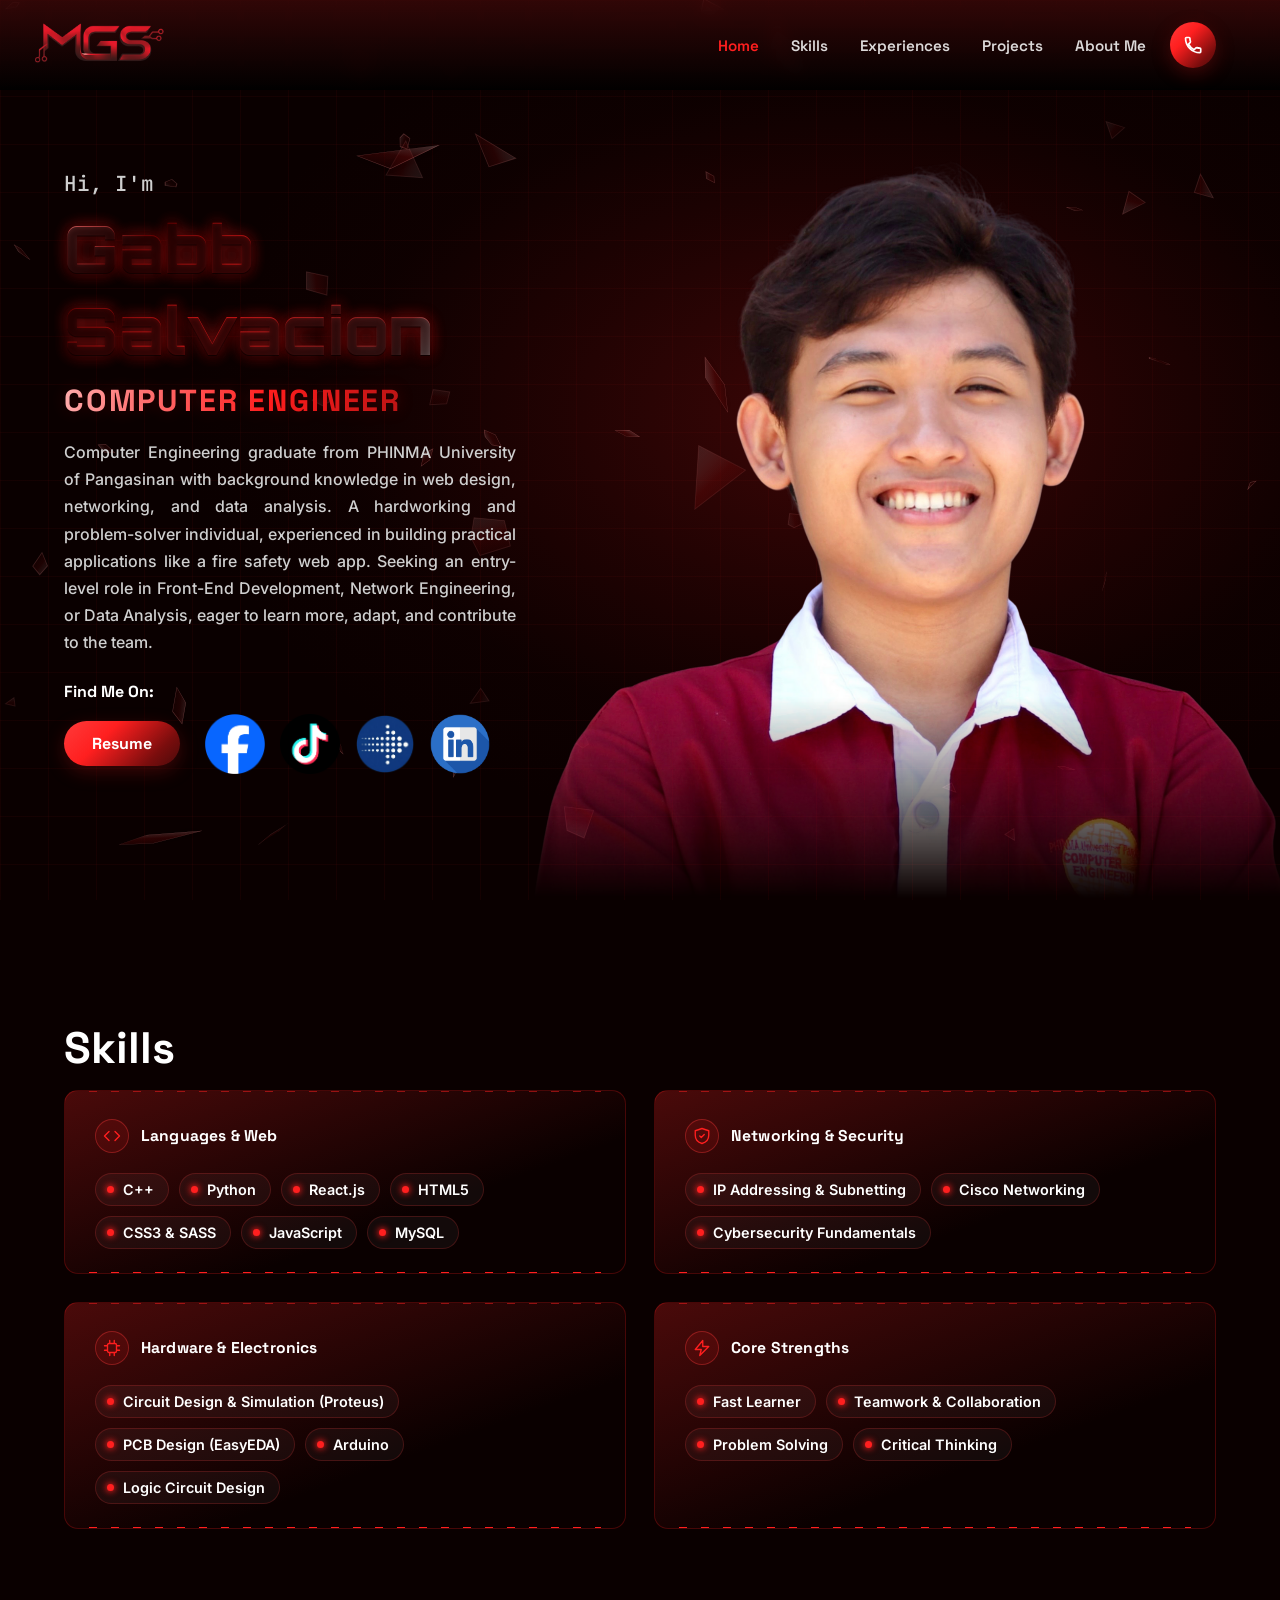
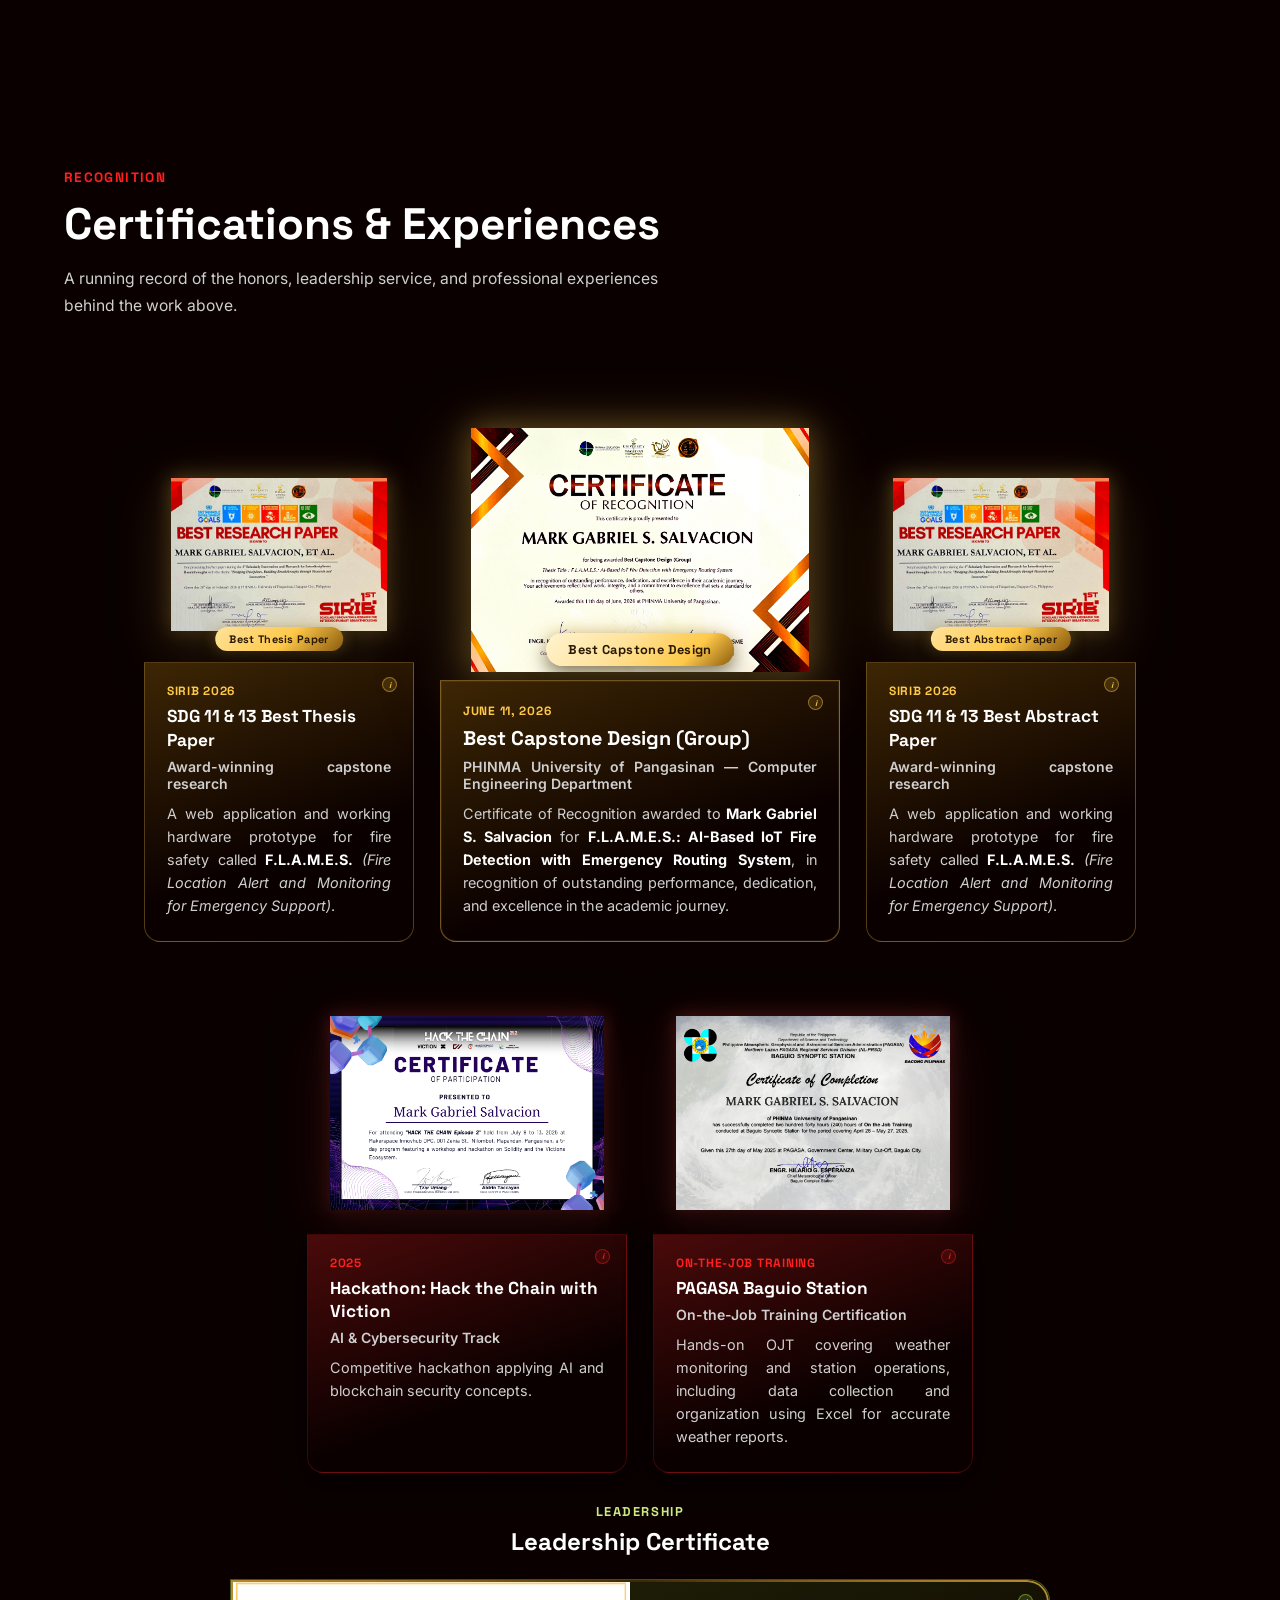
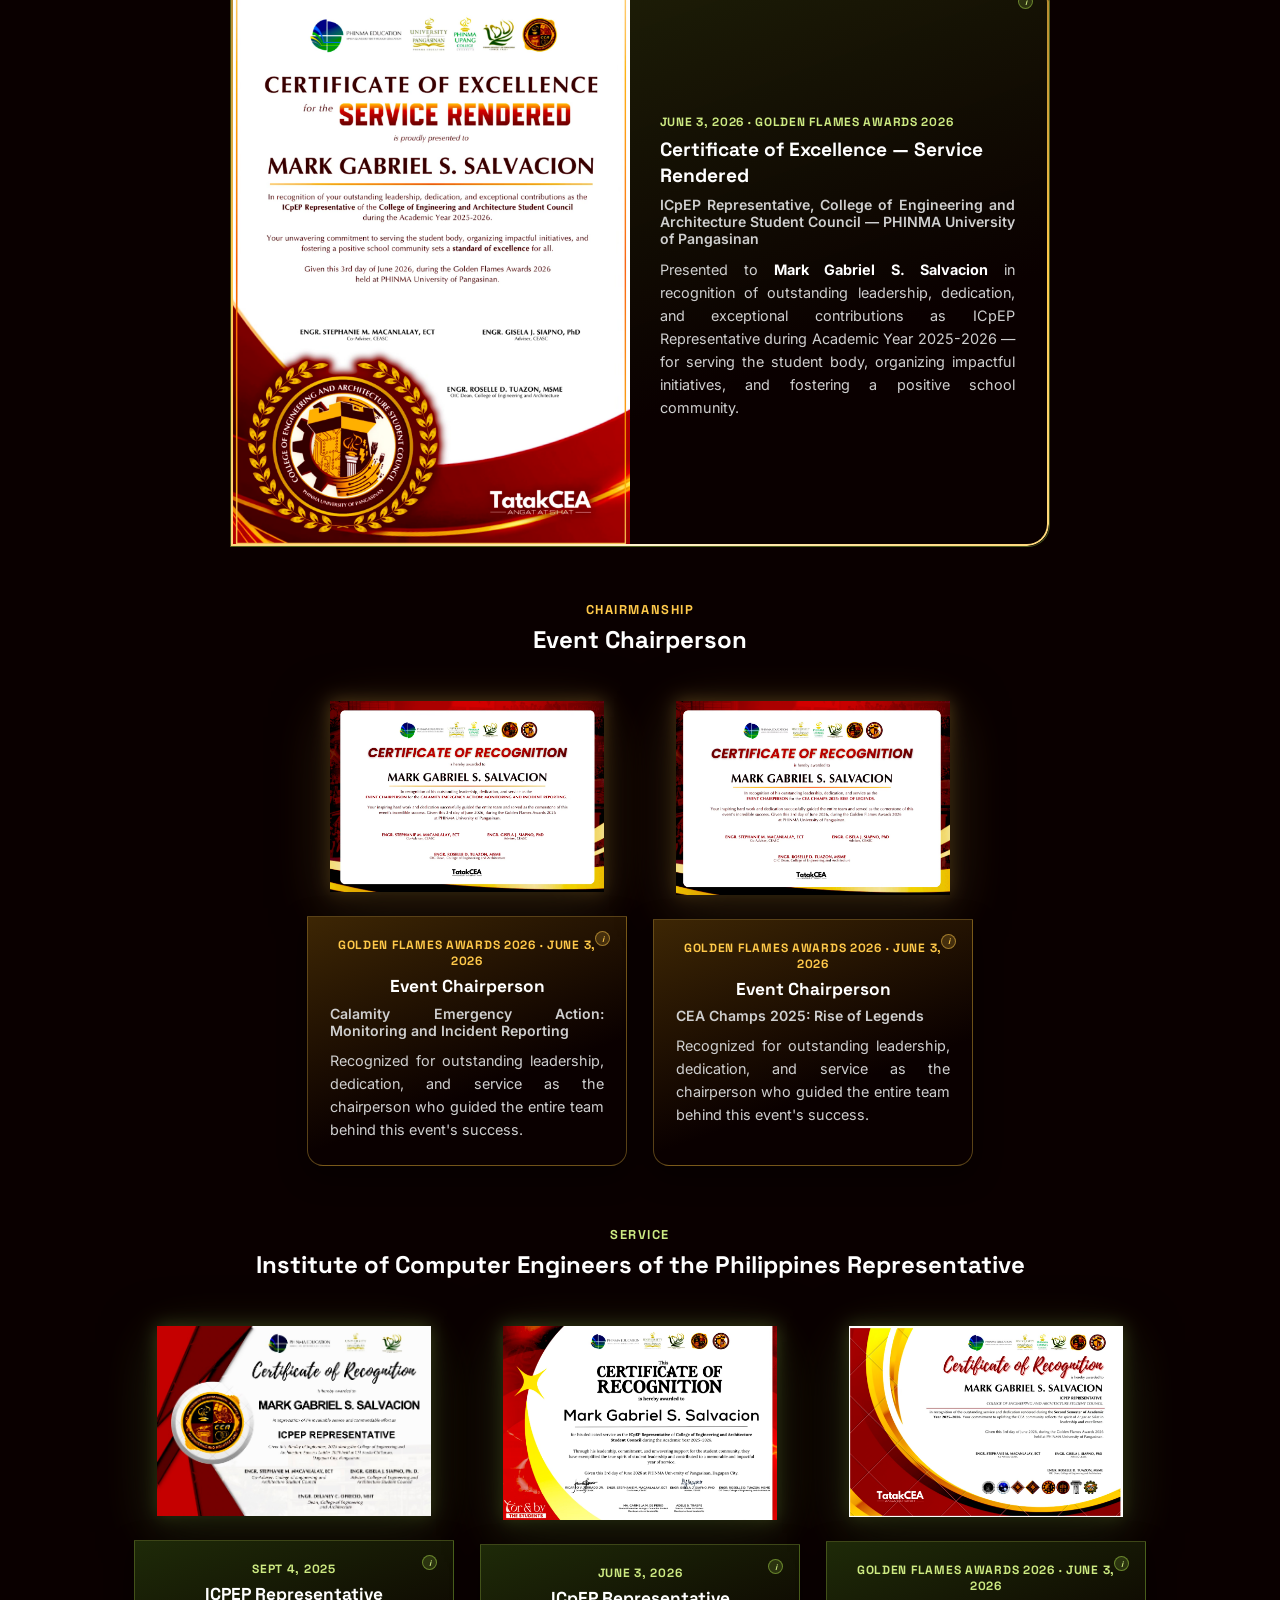
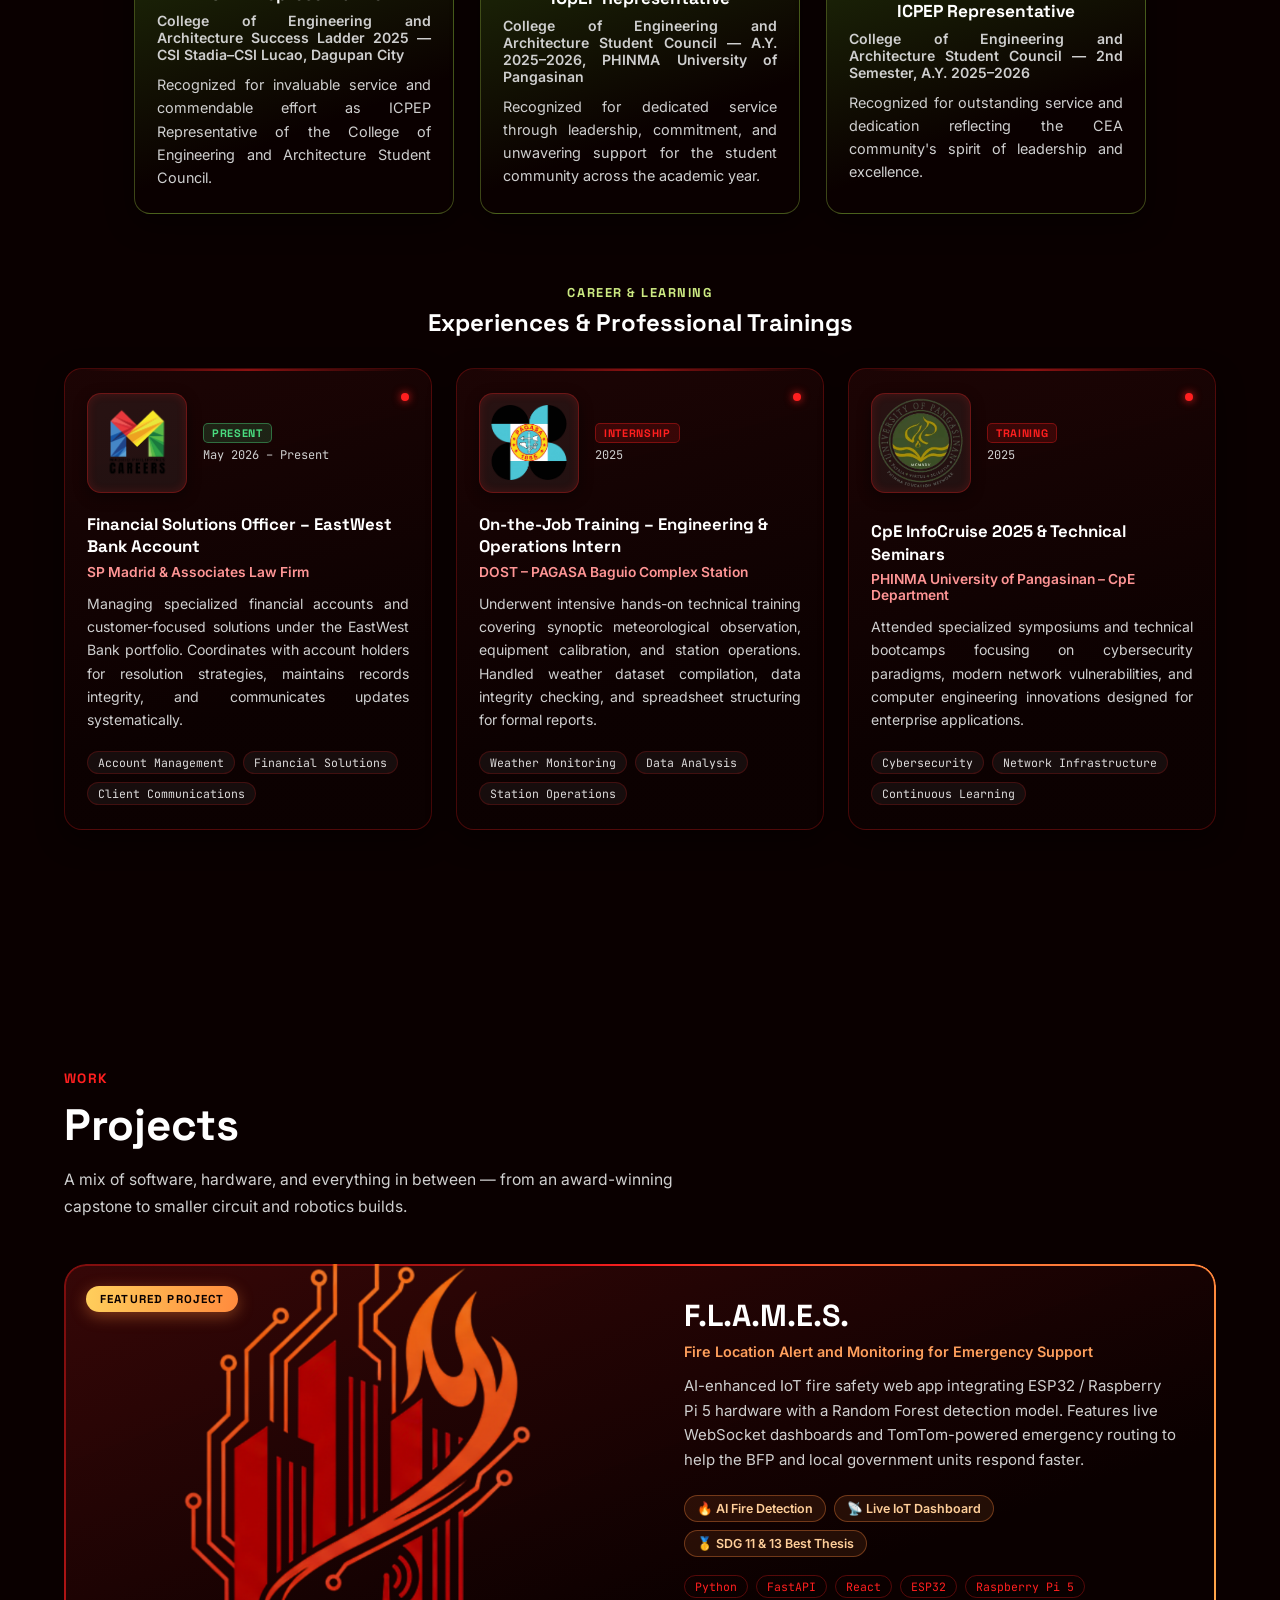
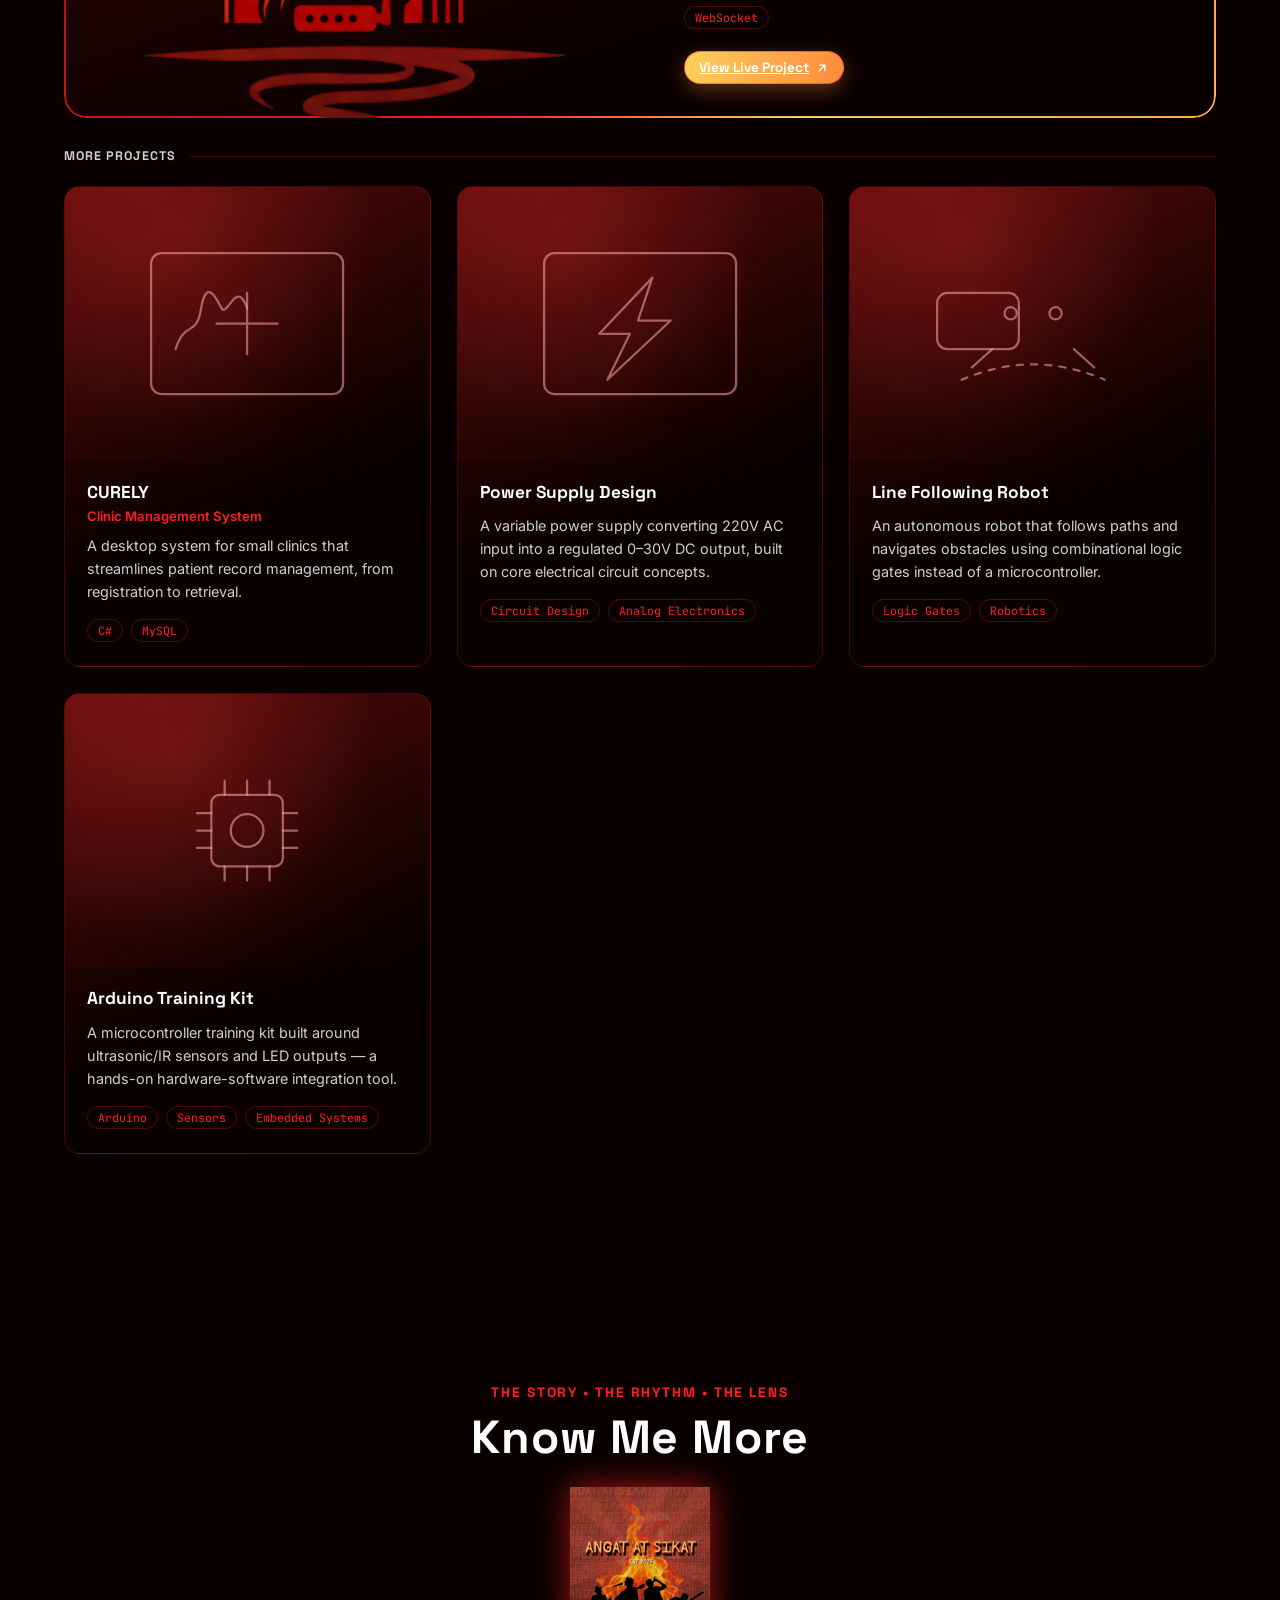
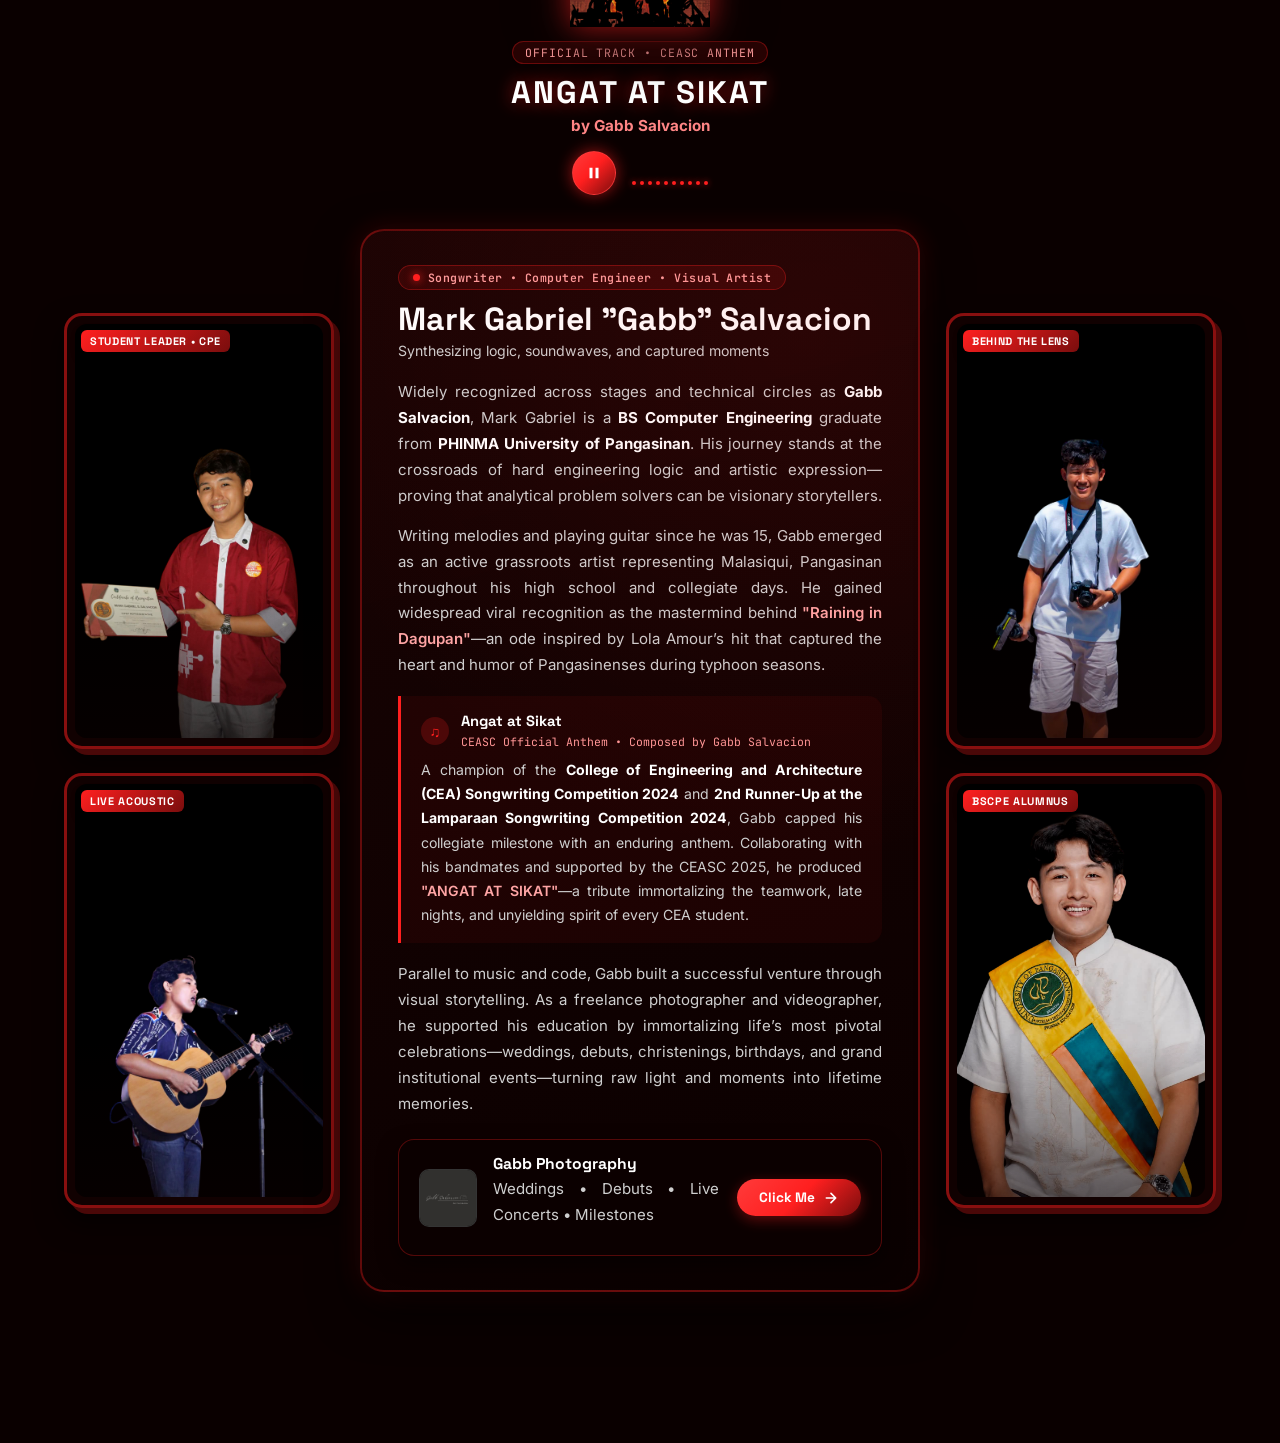
==== commit ef5940c0: "asdas dasdasd" ====
--- a/index.html
+++ b/index.html
@@ -29,7 +29,7 @@
     <nav class="nav-links" id="navLinks">
       <a href="#home" class="active">Home</a>
       <a href="#skills">Skills</a>
-      <a href="#certifications">Certifications</a>
+      <a href="#certifications">Experiences</a>
       <a href="#projects">Projects</a>
       <a href="#aboutme">About Me</a>
     </nav>
--- a/static/front page.css
+++ b/static/front page.css
@@ -594,7 +594,9 @@
   .cert-card,
   .exp-card,
   .project-card,
-  .project-spotlight {
+  .project-spotlight,
+  .comic-panel,
+  .comic-story-core {
     opacity: 1 !important;
     transform: none !important;
   }
@@ -790,6 +792,12 @@
   .social-icons a img {
     width: 44px !important;
     height: 44px !important;
+  }
+
+  /* Below ~380px two-up comic thumbnails get too tiny — stack them so
+     each photo stays legible instead of shrinking further. */
+  .comic-col {
+    grid-template-columns: 1fr !important;
   }
 }
 
@@ -2373,28 +2381,53 @@
   box-shadow: 0 4px 10px rgba(0, 0, 0, 0.7);
 }
 
-/* Identical Box Height for All 4 Panels */
+/* Identical Box Ratio for All 4 Panels — aspect-ratio (instead of a fixed
+   pixel height) keeps the same crop proportions no matter how wide the
+   column gets at any breakpoint, so photos stop getting stretched/over-cropped
+   on tablet and mobile. */
 .comic-img-box {
   width: 100%;
-  height: 275px;
+  aspect-ratio: 3 / 5;
+  height: 100%;
   border-radius: 12px;
   overflow: hidden;
   position: relative;
   background: #000;
+}
+
+/* Soft bottom vignette so the tag/edges never feel like a harsh cut,
+   and photos with busy backgrounds still look intentional. */
+.comic-img-box::after {
+  content: "";
+  position: absolute;
+  inset: 0;
+  background: linear-gradient(180deg, rgba(0, 0, 0, 0) 62%, rgba(10, 0, 0, 0.55) 100%);
+  pointer-events: none;
 }
 
 .comic-photo {
   width: 100%;
   height: 100%;
   object-fit: cover;
-  object-position: top center;
+  /* Default keeps a little headroom above center — the safest crop for
+     portrait/half-body shots. If a specific photo still looks off, nudge
+     the matching --photo-pos below (e.g. "50% 10%" pans up toward the
+     face, "50% 60%" pans down). */
+  object-position: var(--photo-pos, 50% 25%);
   display: block;
   filter: contrast(1.08) brightness(0.98);
-  transition: transform 0.4s ease, filter 0.4s ease;
-}
+  transition: transform 0.5s ease, filter 0.4s ease;
+}
+
+/* Per-photo crop tuning — adjust these percentages to match each actual
+   image instead of touching the shared rule above. */
+.comic-panel--student .comic-photo { --photo-pos: 50% 15%; }
+.comic-panel--singer .comic-photo { --photo-pos: 50% 20%; }
+.comic-panel--photographer .comic-photo { --photo-pos: 50% 20%; }
+.comic-panel--graduate .comic-photo { --photo-pos: 50% 12%; }
 
 .comic-panel:hover .comic-photo {
-  transform: scale(1.06);
+  transform: scale(1.08);
   filter: contrast(1.15) brightness(1.04);
 }
 
@@ -2417,6 +2450,24 @@
   border-radius: inherit;
   background: radial-gradient(circle at 80% 10%, rgba(255, 31, 31, 0.08), transparent 50%);
   pointer-events: none;
+}
+
+/* Scroll-reveal for the comic panels + story core, matching the fade/rise
+   already used by the skills, certs and projects sections. */
+.comic-panel,
+.comic-story-core {
+  opacity: 0;
+  transform: translateY(28px);
+  transition: opacity 0.7s cubic-bezier(0.16, 0.84, 0.44, 1), transform 0.7s cubic-bezier(0.16, 0.84, 0.44, 1);
+}
+.comic-col--left .comic-panel:nth-child(1) { transition-delay: 0.05s; }
+.comic-col--left .comic-panel:nth-child(2) { transition-delay: 0.15s; }
+.comic-col--right .comic-panel:nth-child(1) { transition-delay: 0.1s; }
+.comic-col--right .comic-panel:nth-child(2) { transition-delay: 0.2s; }
+.comic-panel.in-view,
+.comic-story-core.in-view {
+  opacity: 1;
+  transform: translateY(0);
 }
 
 .comic-story-head {
@@ -2625,9 +2676,7 @@
     animation: none !important;
   }
 
-  .comic-img-box {
-    height: 250px;
-  }
+  /* aspect-ratio on .comic-img-box already scales the crop cleanly here */
 }
 
 @media (max-width: 680px) {
@@ -2636,11 +2685,20 @@
   }
 
   .comic-col {
-    grid-template-columns: 1fr;
+    grid-template-columns: repeat(2, 1fr);
+    gap: 14px;
   }
 
   .comic-img-box {
-    height: 270px;
+    aspect-ratio: 3 / 4;
+  }
+
+  .comic-tag {
+    font-size: 0.56rem;
+    padding: 3px 7px;
+    top: 8px;
+    left: 8px;
+    border-radius: 5px;
   }
 
   .photography-showcase-badge {
